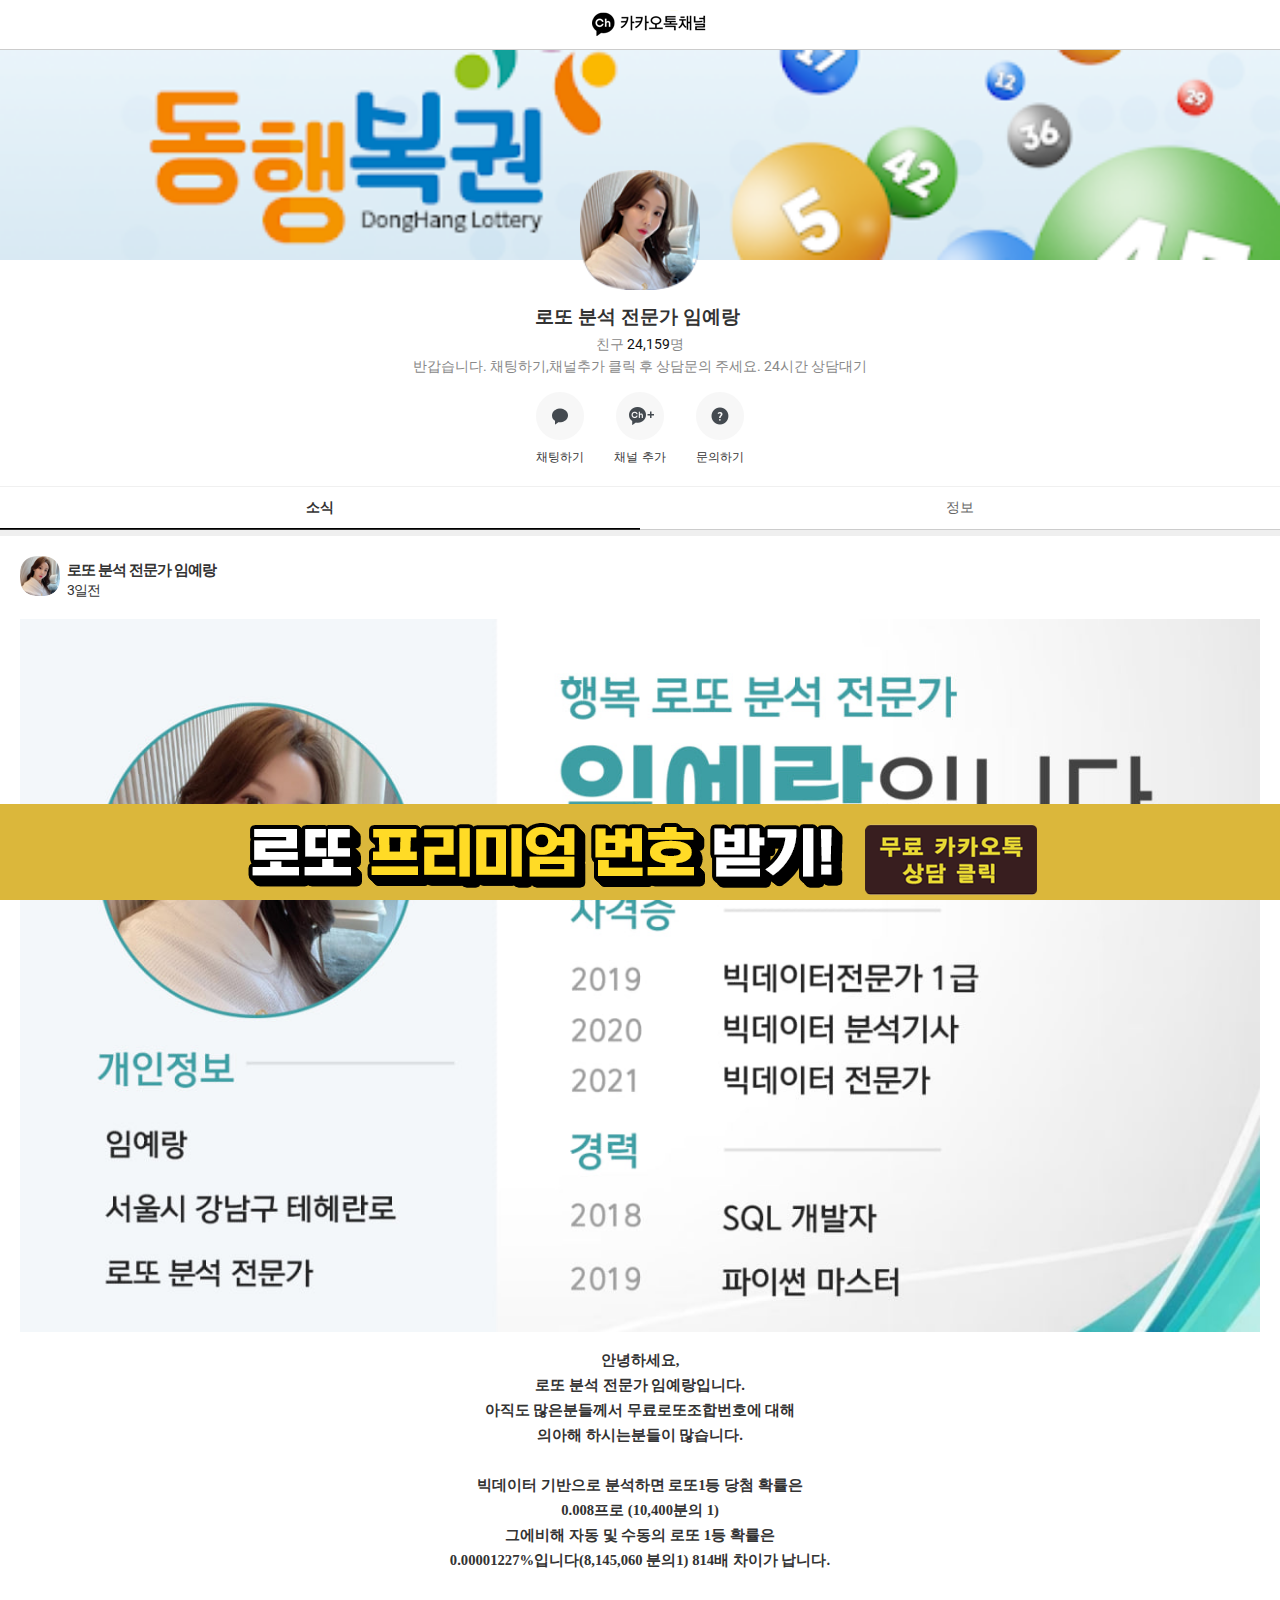
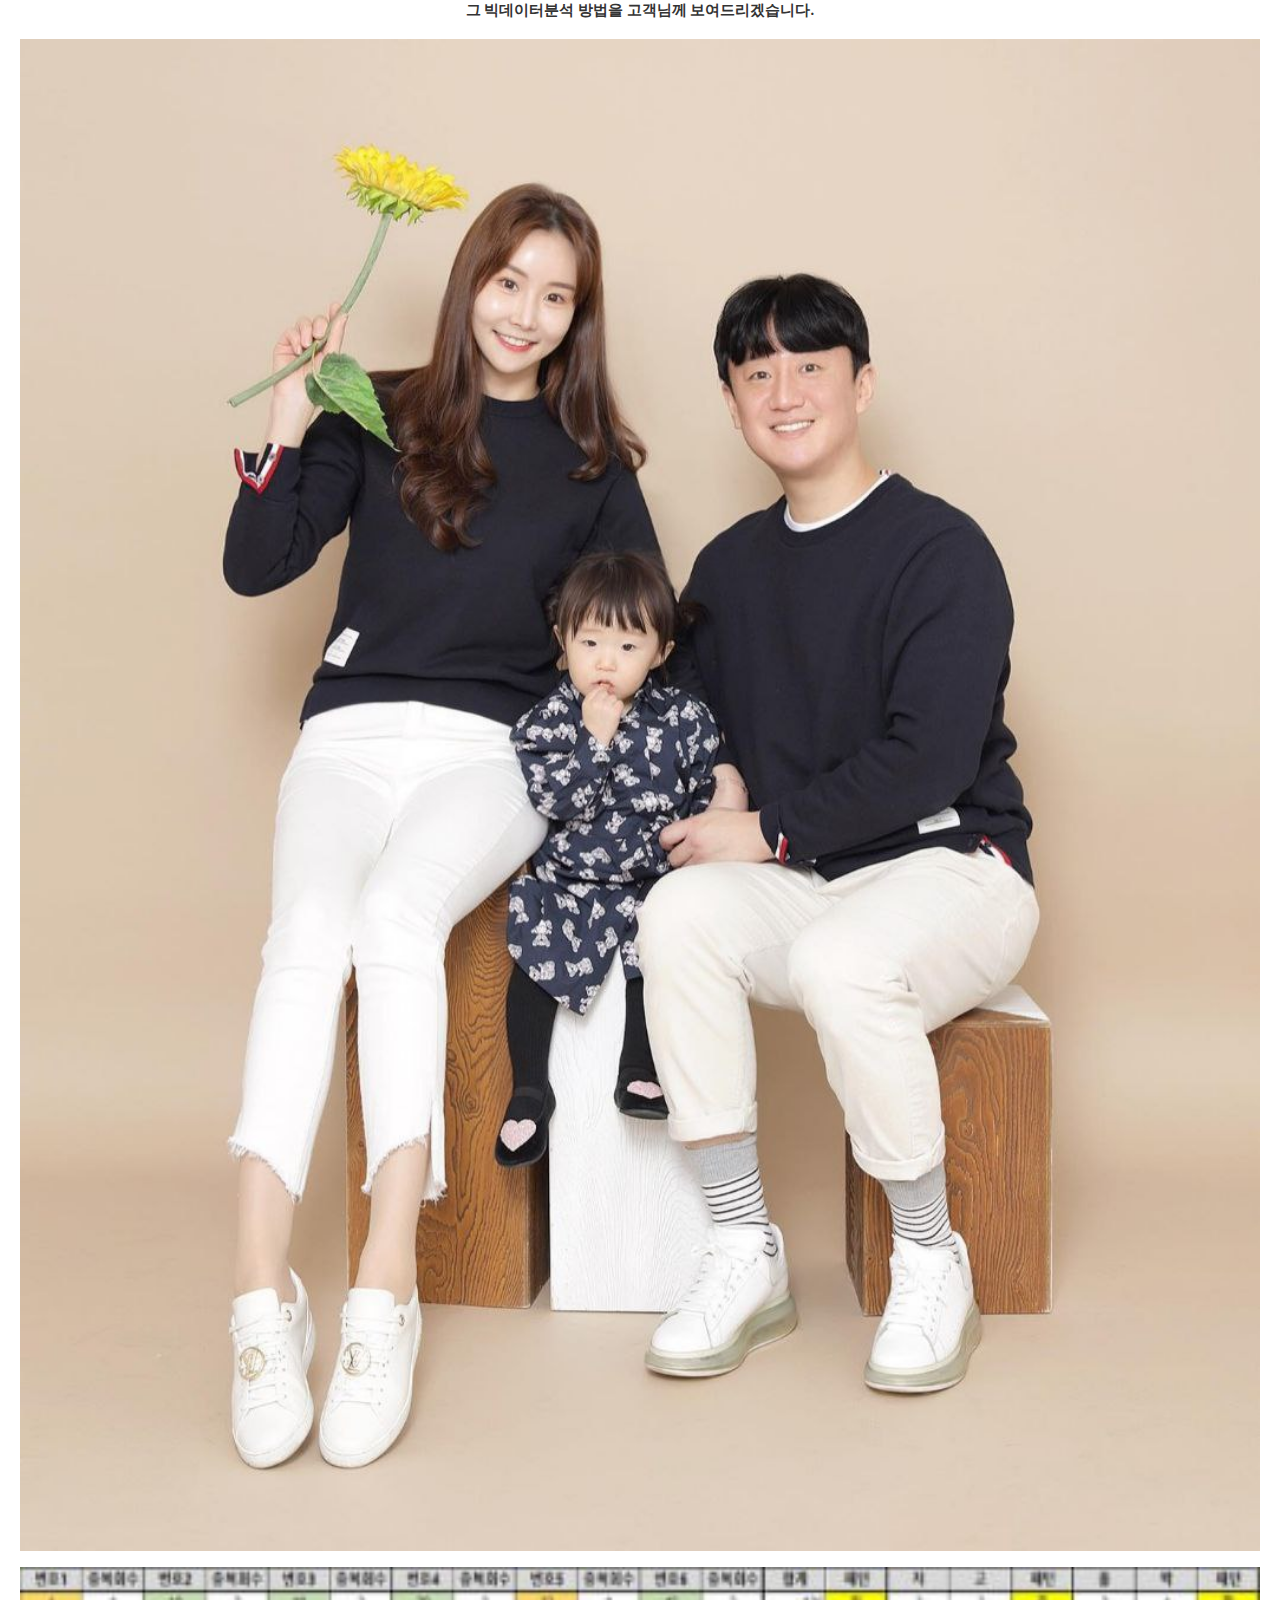
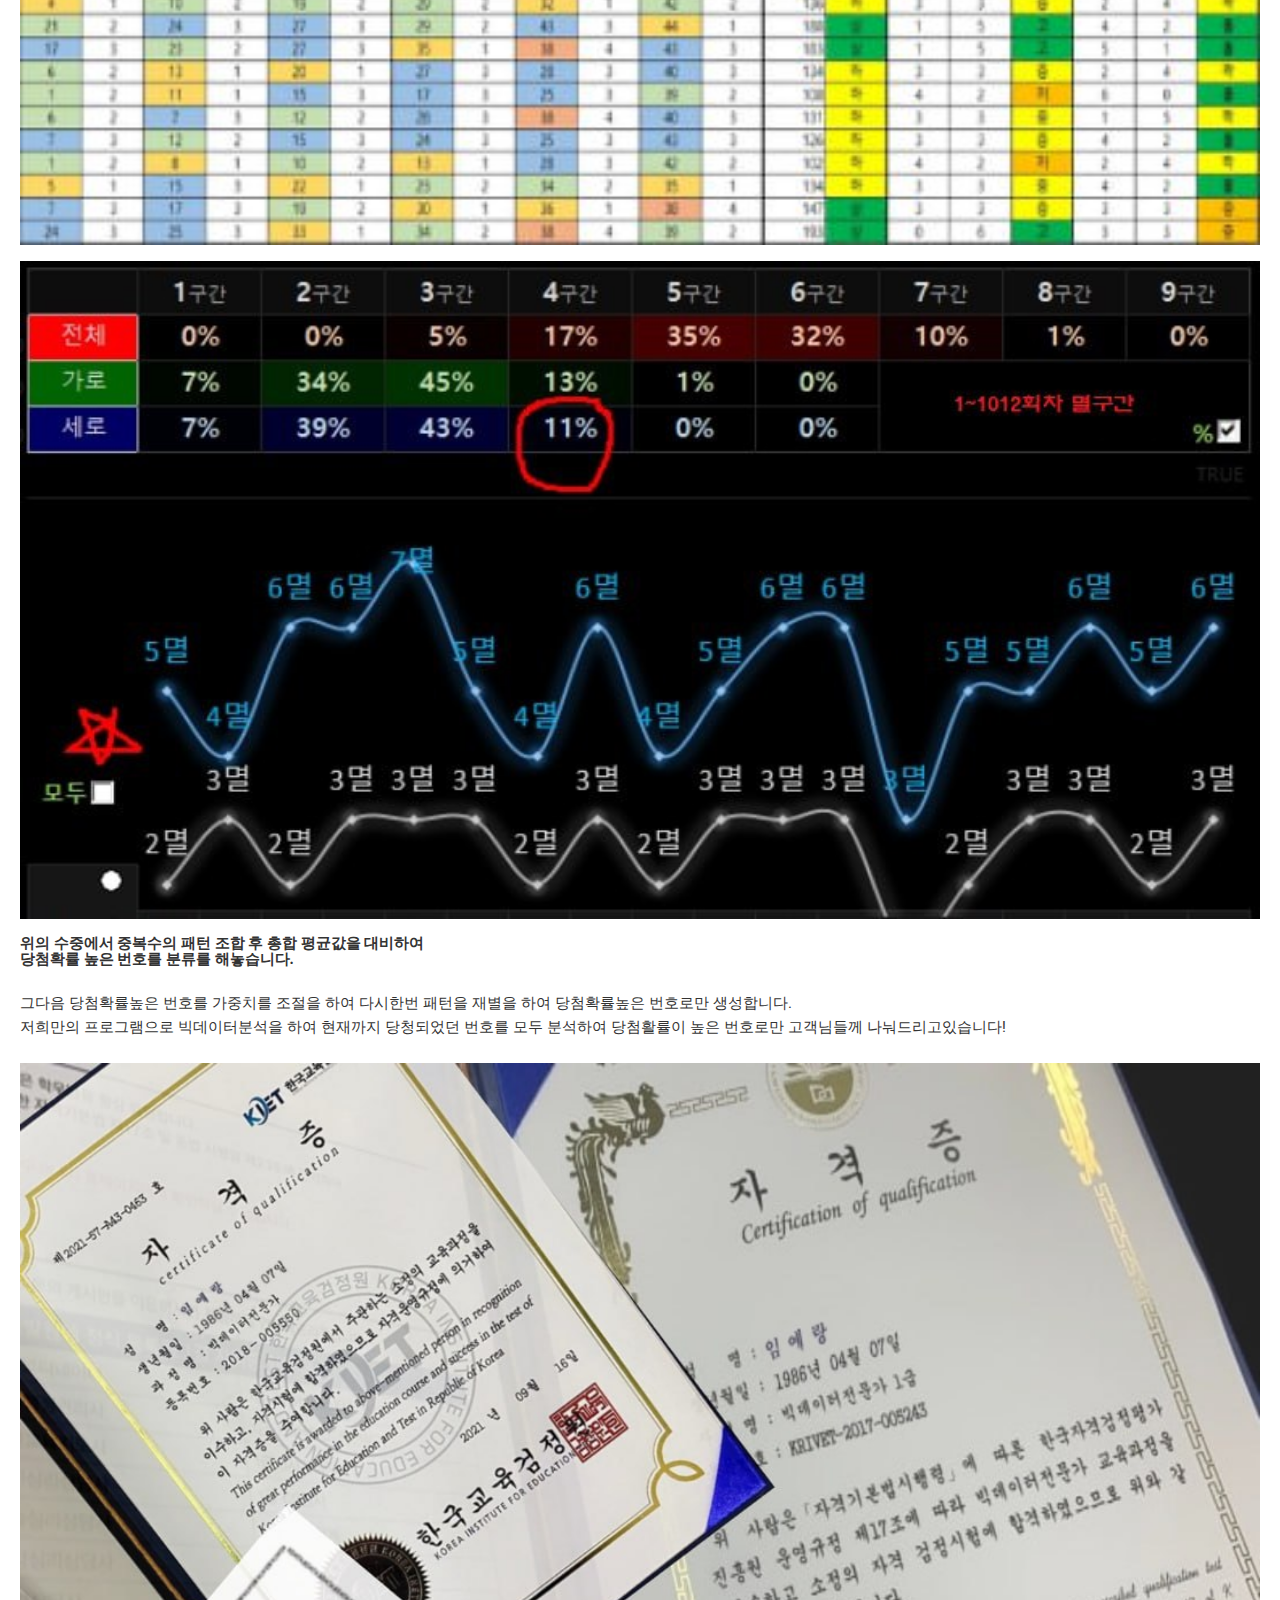
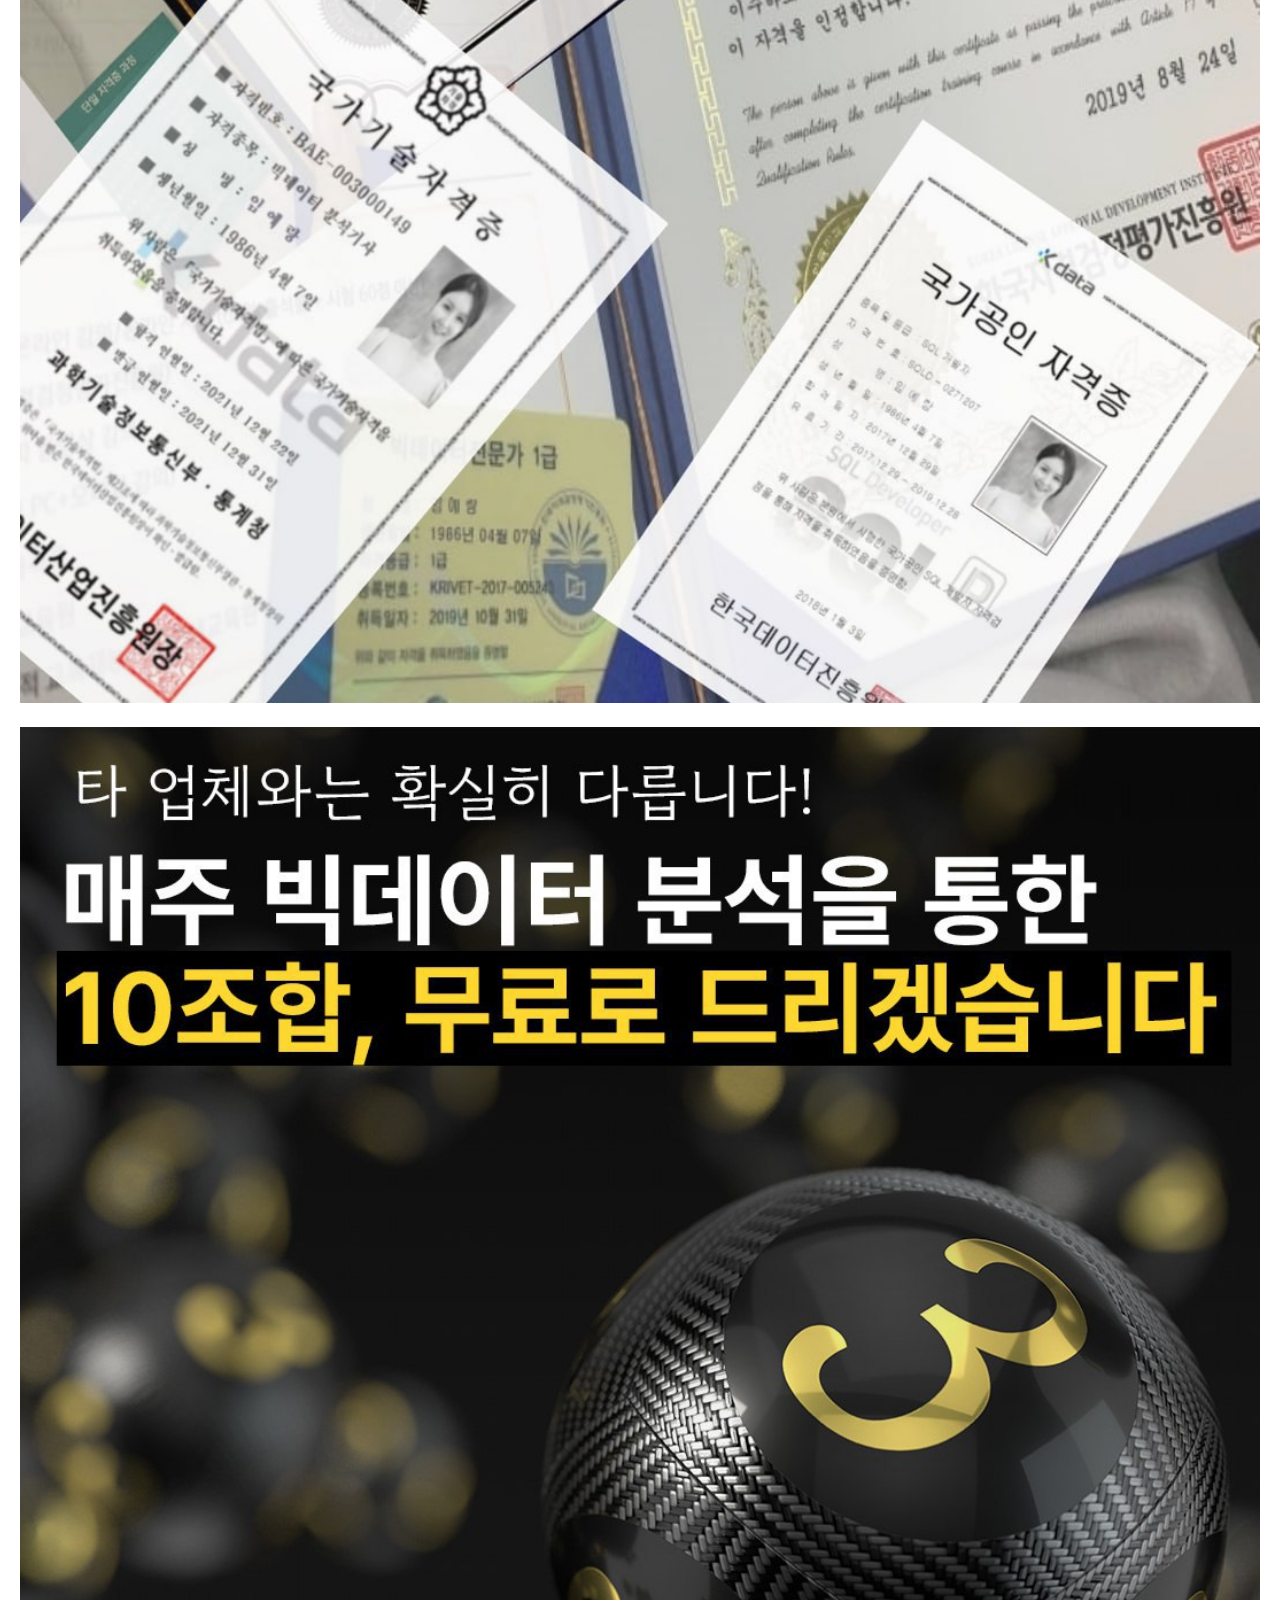
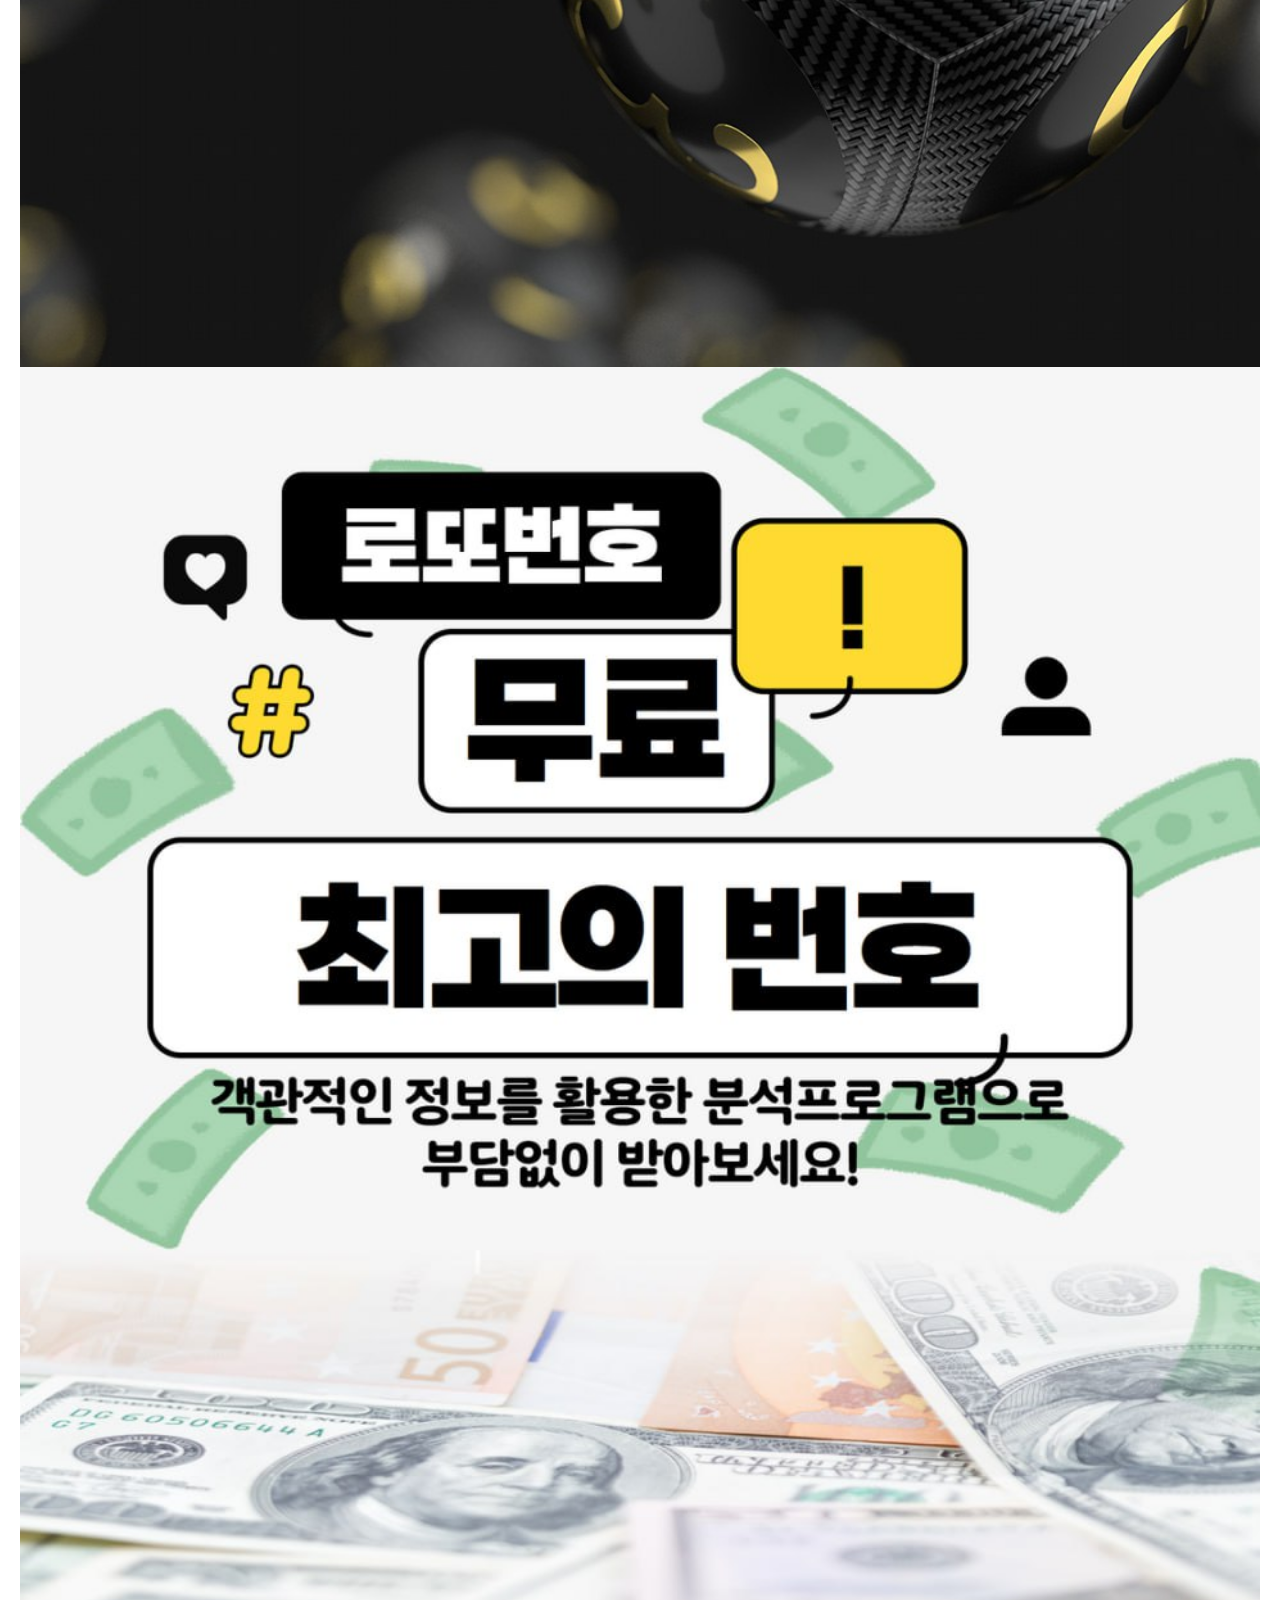
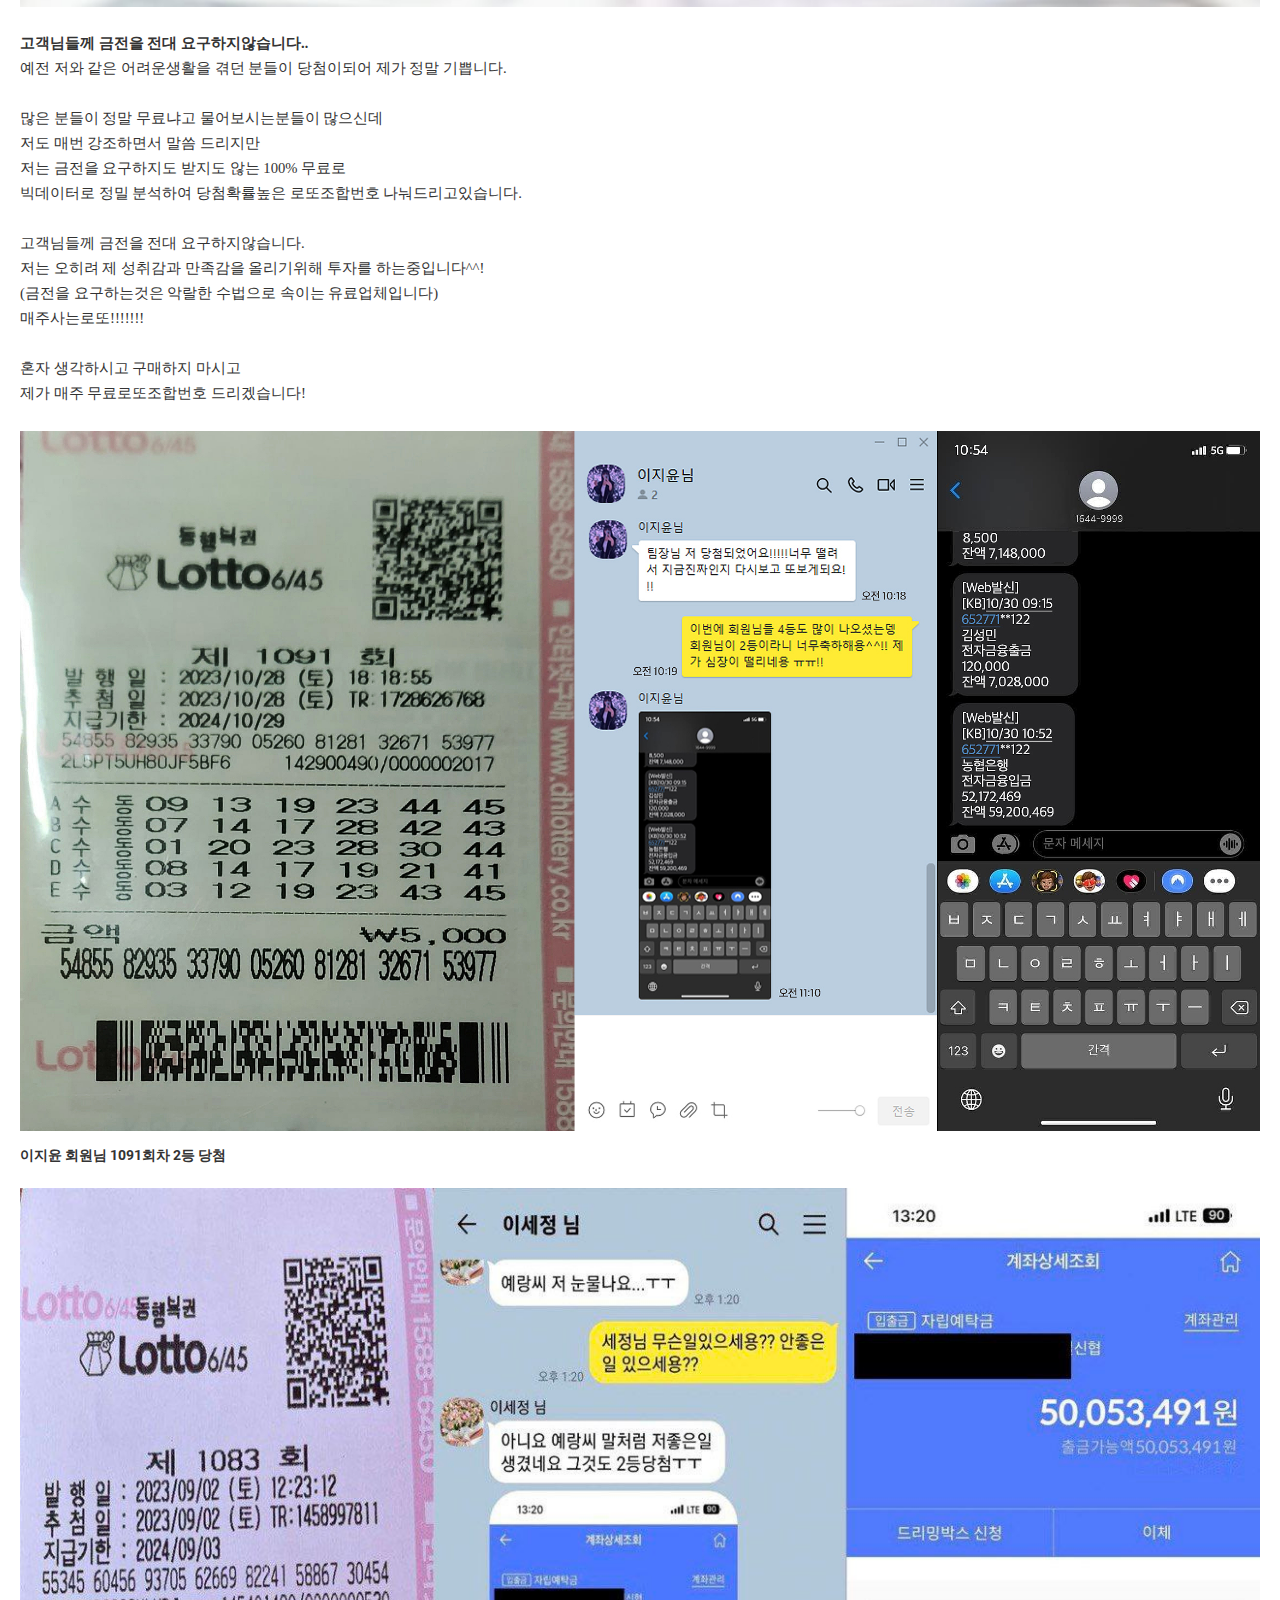
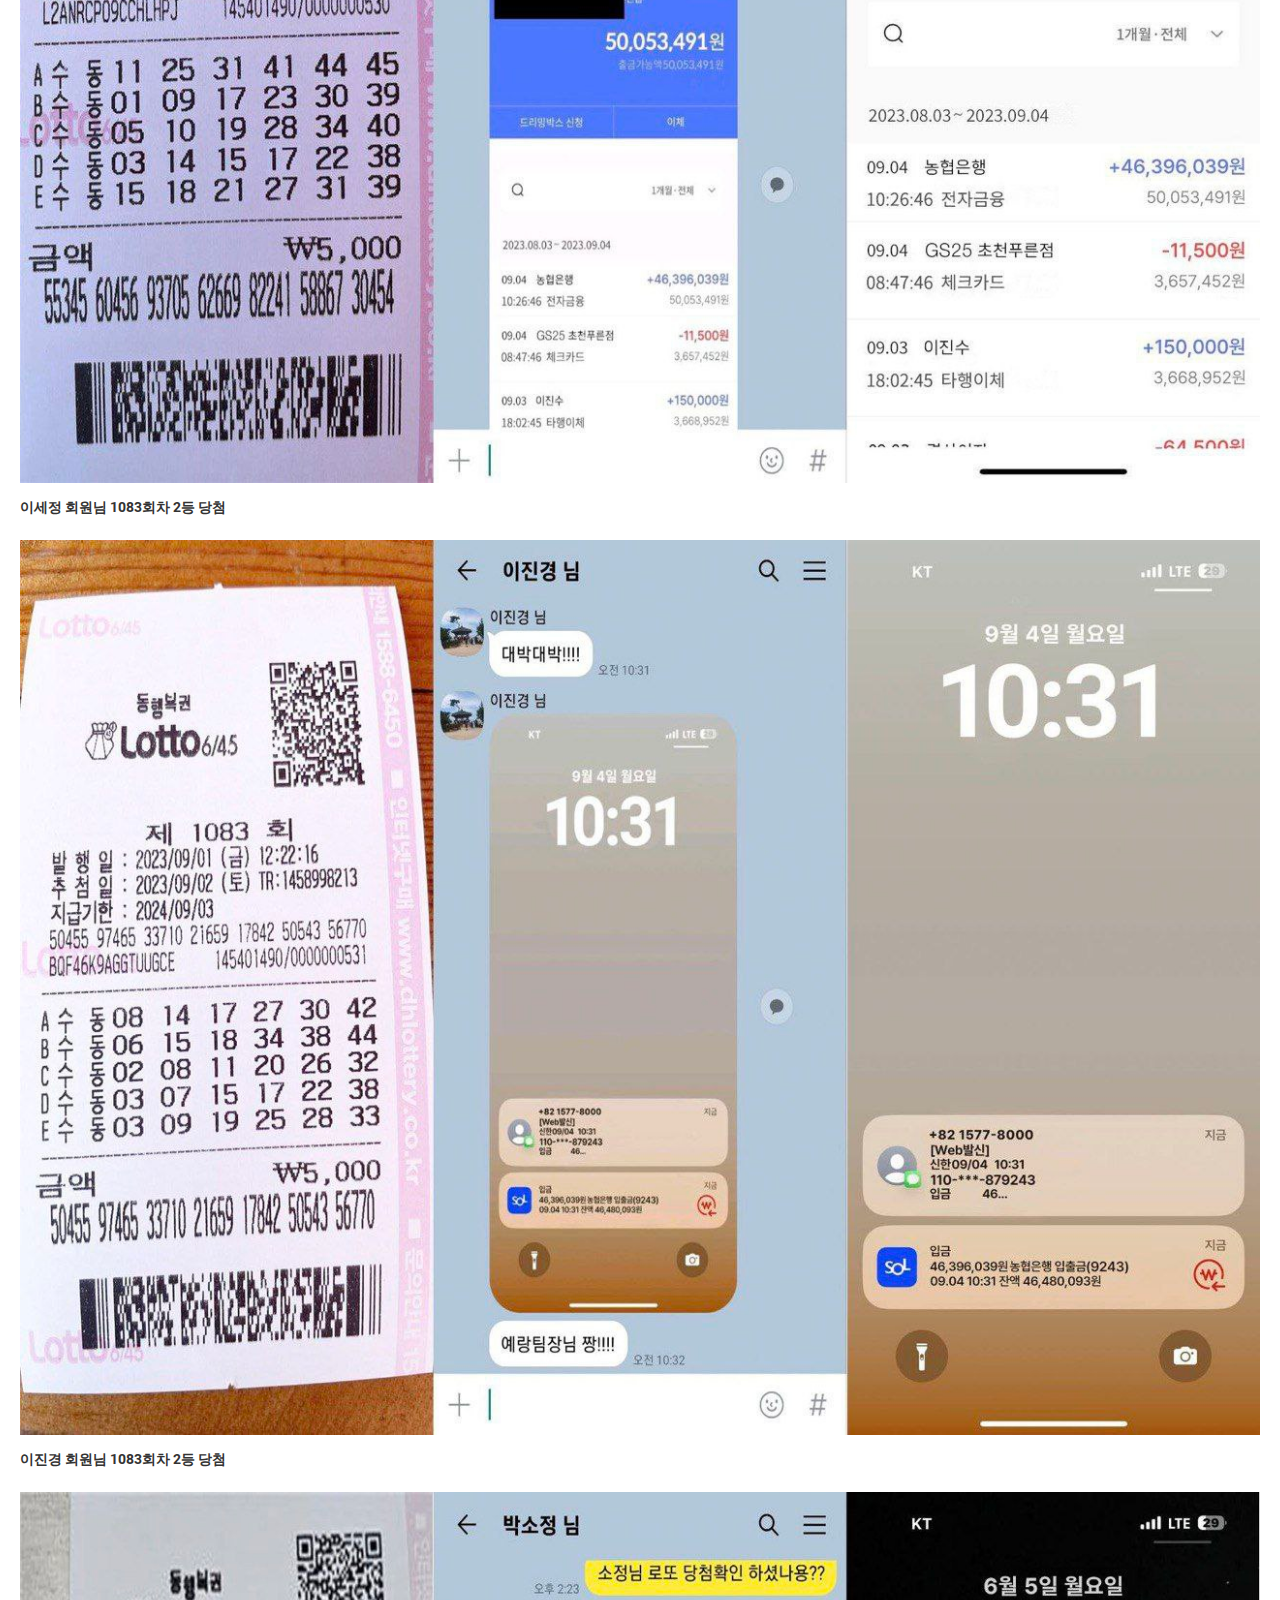
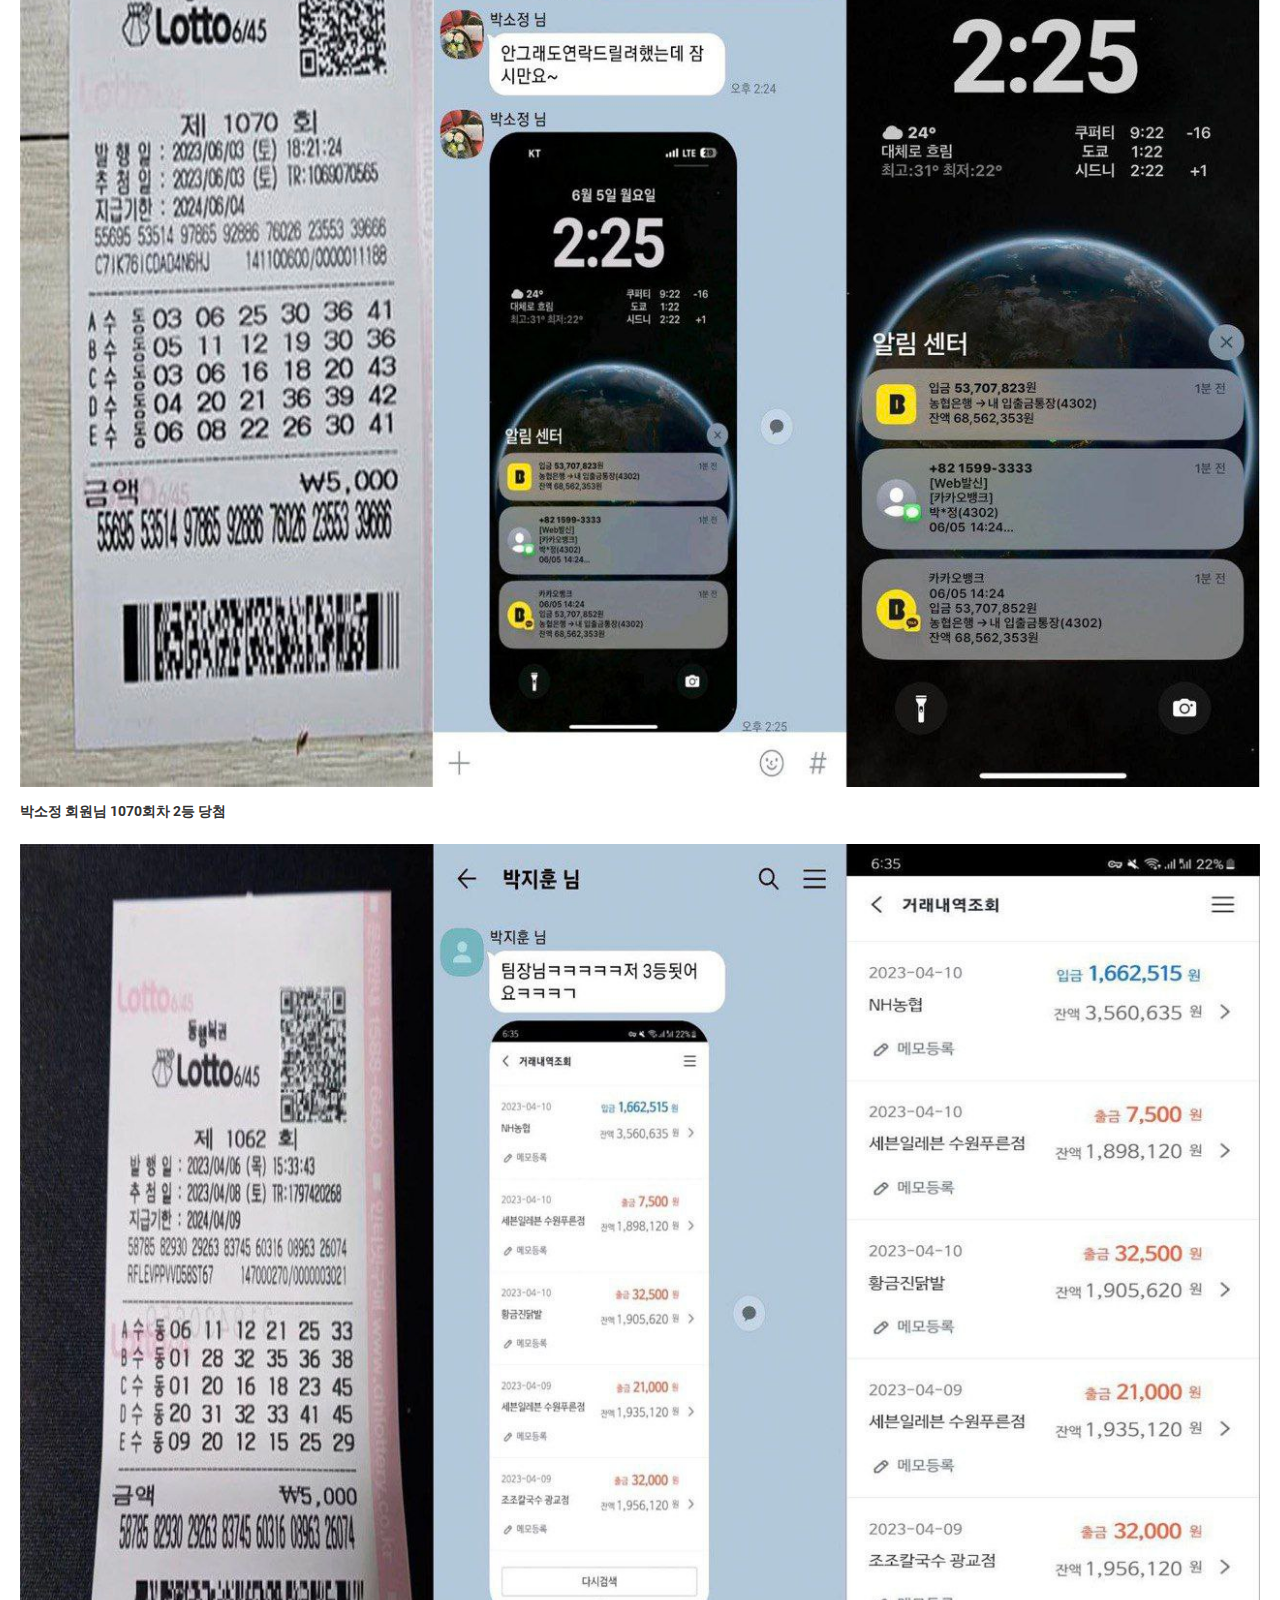
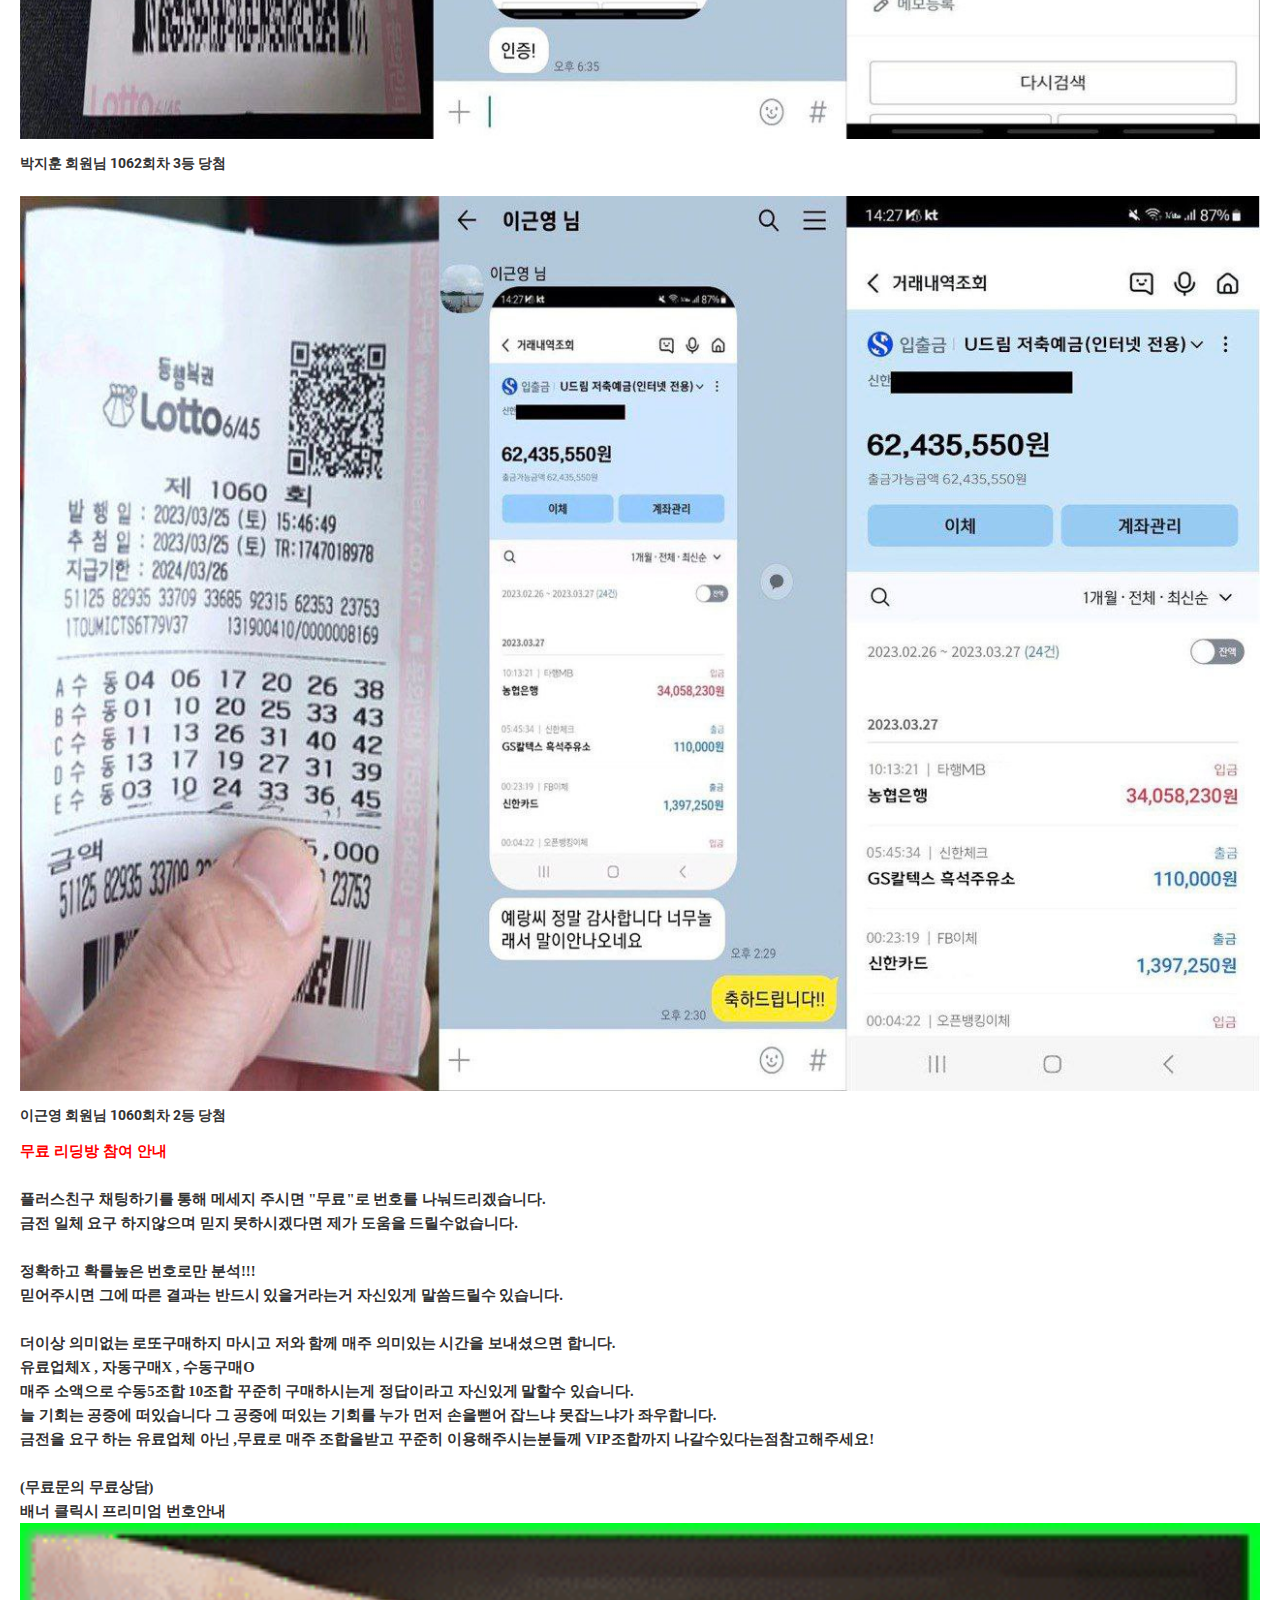
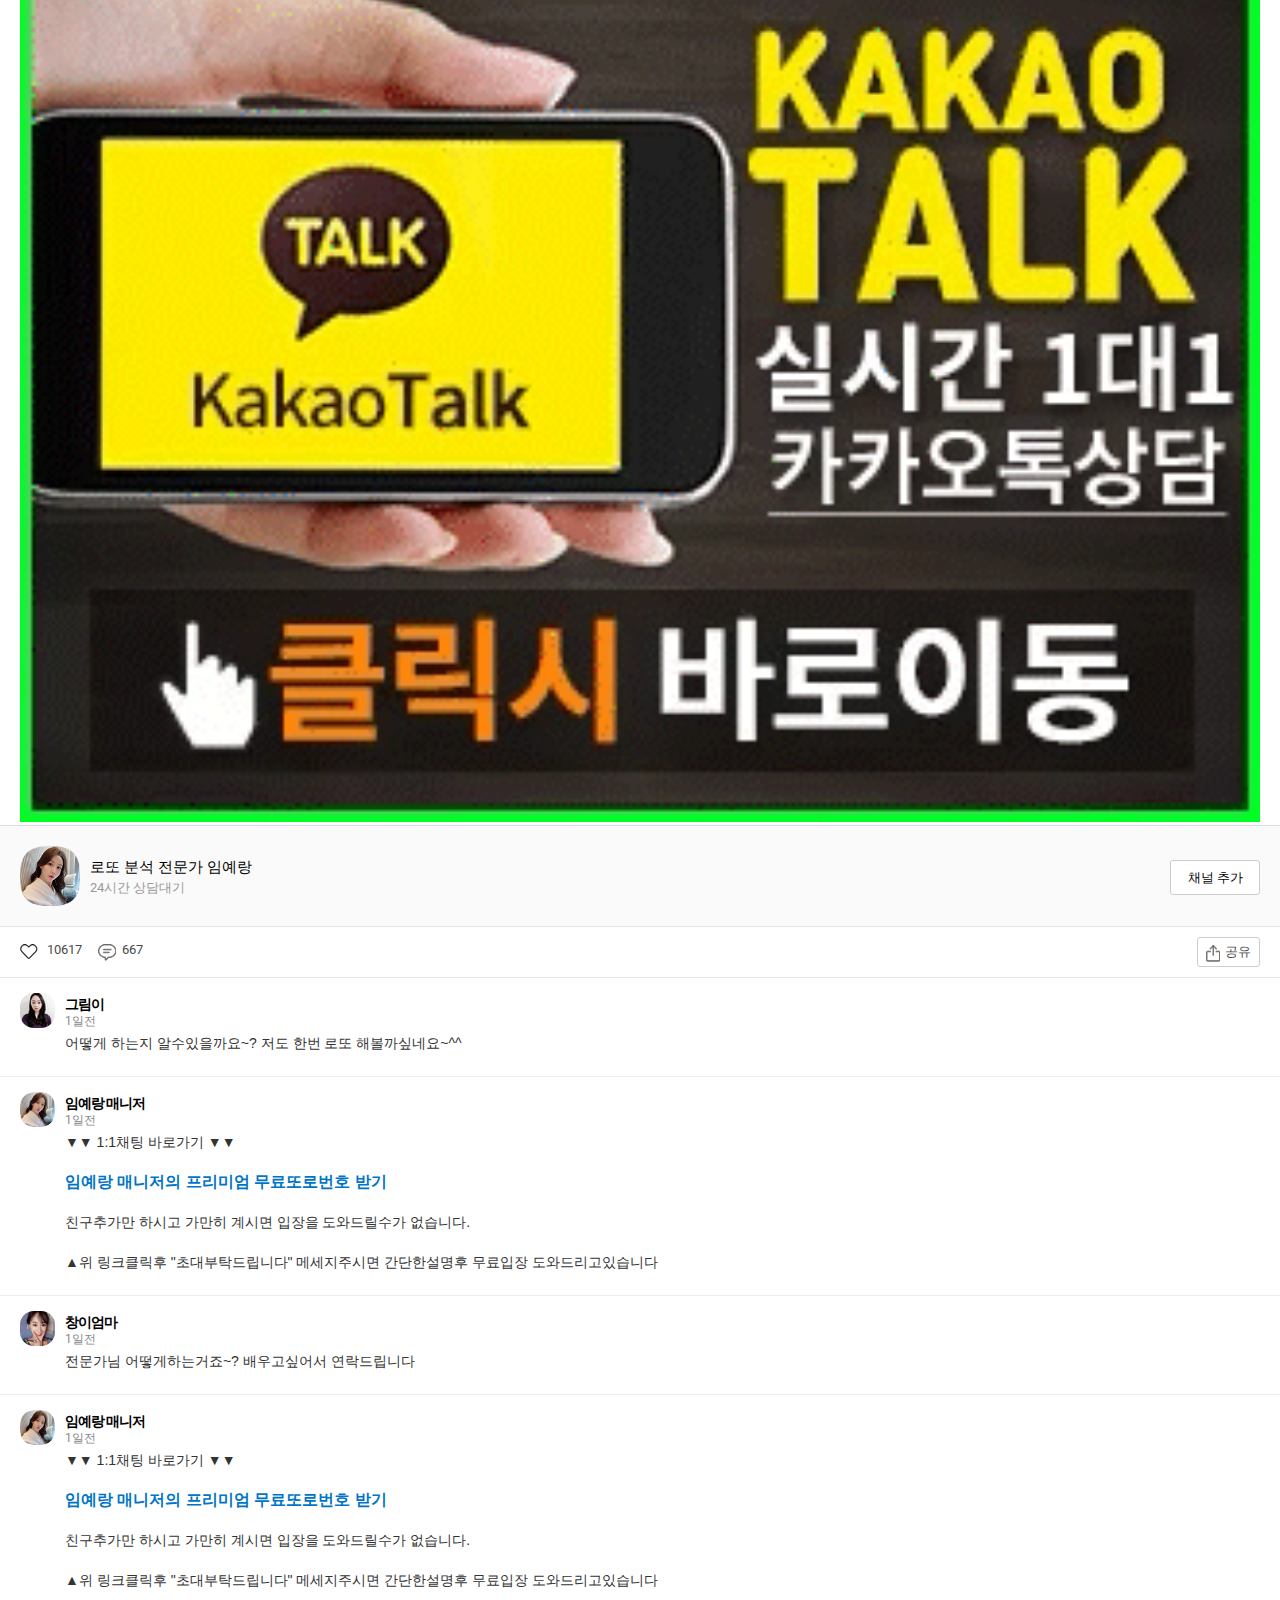
==== index.html @ 0d48e0cf "Update index.html" ====
﻿<!doctype html>

<html lang="ko">
<head>
	<meta name="viewport" content="width=device-width, initial-scale=1.0">
<meta charset="utf-8">
<meta http-equiv="imagetoolbar" content="no">
<meta http-equiv="X-UA-Compatible" content="IE=Edge">
<meta name="title" content="카카오톡 채널 - 로또 분석 전문가 임예랑">
<meta name="publisher" content="카카오톡 채널 - 로또 분석 전문가 임예랑">
<meta name="author" content="카카오톡 채널 - 로또 분석 전문가 임예랑">
<meta name="robots" content="index,follow">
<meta name="keywords" content="카카오톡 채널 - 로또 분석 전문가 임예랑">
<meta name="description" content="카카오톡 채널 - 로또 분석 전문가 임예랑">
<meta name="twitter:card" content="summary_large_image">
<meta property="og:title" content="카카오톡 채널 - 로또 분석 전문가 임예랑">
<meta property="og:site_name" content="카카오톡 채널 - 로또 분석 전문가 임예랑">
<meta property="og:author" content="카카오톡 채널 - 로또 분석 전문가 임예랑">
<meta property="og:type" content="">
<meta property="og:image" content="/data/apms/background/photo.jpg">
<meta property="og:description" content="카카오톡 채널 - 로또 분석 전문가 임예랑">
<meta property="og:url" content="http://naskuqg.com/">
<link rel="image_src" href="data/apms/background/photo.jpg">
<link rel="canonical" href="index.htm">
<title>카카오톡 채널 - 로또 분석 전문가 임예랑</title>
<link rel="stylesheet" href="css/default.css?ver=180820">
<link rel="stylesheet" href="css/apms.css?ver=180820">

<link rel="stylesheet" href="thema/Basic/assets/bs3/css/bootstrap.min.css" type="text/css" class="thema-mode">
<link rel="stylesheet" href="thema/Basic/colorset/Basic/colorset.css" type="text/css" class="thema-colorset">
<link rel="stylesheet" href="thema/Basic/widget/basic-post-more1/widget.css?ver=180820">
<link rel="stylesheet" href="thema/Basic/widget/basic-post-webzine/widget.css?ver=180820">
<link rel="stylesheet" href="thema/Basic/widget/basic-sidebar/widget.css?ver=180820">
<link rel="stylesheet" href="css/level/basic.css?ver=180820">
<!--[if lte IE 8]>
<script src="http://naskuqg.com/js/html5.js"></script>
<![endif]-->
<script>
// 자바스크립트에서 사용하는 전역변수 선언
var g5_url       = "http://naskuqg.com";
var g5_bbs_url   = "http://naskuqg.com/bbs";
var g5_is_member = "";
var g5_is_admin  = "";
var g5_is_mobile = "";
var g5_bo_table  = "";
var g5_sca       = "";
var g5_pim       = "";
var g5_editor    = "";
var g5_responsive    = "1";
var g5_cookie_domain = "";
var g5_purl = "http://naskuqg.com/";
</script>
<script src="js/jquery-1.11.3.min.js"></script>
<script src="js/jquery-migrate-1.2.1.min.js"></script>
<script src="lang/korean/lang.js?ver=180820"></script>
<script src="js/common.js?ver=180820"></script>
<script src="js/wrest.js?ver=180820"></script>
<script src="js/placeholders.min.js"></script>
<script src="js/apms.js?ver=180820"></script>
<link rel="stylesheet" href="js/font-awesome/css/font-awesome.min.css">
<script src="plugin/apms/js/jquery.mobile.swipe.min.js"></script>
</head>
<body class="responsive is-pc">
	<h1 style="display:inline-block !important;position:absolute;top:0;left:0;margin:0 !important;padding:0 !important;font-size:0;line-height:0;border:0 !important;overflow:hidden !important">
	카카오톡 채널 - 로또 분석 전문가 임예랑	</h1>

<!-- 팝업레이어 시작 { -->
<div id="hd_pop">
    <h2>팝업레이어 알림</h2>

<span class="sound_only">팝업레이어 알림이 없습니다.</span></div>

<script>
$(function() {
    $(".hd_pops_reject").click(function() {
        var id = $(this).attr('class').split(' ');
        var ck_name = id[1];
        var exp_time = parseInt(id[2]);
        $("#"+id[1]).css("display", "none");
        set_cookie(ck_name, 1, exp_time, g5_cookie_domain);
    });
    $('.hd_pops_close').click(function() {
        var idb = $(this).attr('class').split(' ');
        $('#'+idb[1]).css('display','none');
    });
    $("#hd").css("z-index", 1000);
});
</script>
<!-- } 팝업레이어 끝 --><style>
		
	body { background-color: #e7e7e7;  }
		.at-container {}
	.no-responsive .wrapper, .no-responsive .at-container-wide { min-width:560px; }
	.no-responsive .boxed.wrapper, .no-responsive .at-container { width:560px; }
	.at-menu .nav-height { height:50px; line-height:50px !important; }
	.pc-menu, .pc-menu .nav-full-back, .pc-menu .nav-full-height { height:50px; }

	.pc-menu .nav-top.nav-float .menu-a { padding:0px 25px; }
	.pc-menu .nav-top.nav-float .sub-1div::before { left: 25px; }
	.pc-menu .subm-w { width:170px; }
	
	@media all and (min-width:1200px) {
		.responsive .boxed.wrapper { max-width:560px; }
	}
</style>

<div id="thema_wrapper" class="wrapper  en">

	<!-- Menu -->
	<nav class="at-menu">
		<!-- PC Menu -->
		<div class="pc-menu" style="
		text-align: center;
	">
			<a href="index.htm">
				<div style="padding: 10px 0 0 20px;"><img src="thema/Basic/img/logo.png"></div>
			</a>
			<div class="clearfix"></div>			
		</div><!-- .pc-menu -->
		
	</nav><!-- .at-menu -->

	<div class="clearfix"></div>
	
	
	<div class="at-body">
		<style>
	.widget-index .at-main,
	.widget-index .at-side { padding-bottom:0px; }
	.widget-index .div-title-underbar { margin-bottom:15px; }
	.widget-index .div-title-underbar span { padding-bottom:4px; }
	.widget-index .div-title-underbar span b { font-weight:500; }
	.widget-index .widget-img img { display:block; max-width:100%; /* 배너 이미지 */ }
	.widget-box { margin-bottom:25px; }
</style>

<div class="at-container widget-index">
	<div id="mArticle">
		<div class="v_profile">
			<div class="bg_profile" style="background-image: url(kakao/bg.jpg);"><span style="position: absolute; width: 100%; height: 100%; z-index: 50;"></span>	
			<div class="wrap_thum">
				<a href="#none" class="link_thum">
					<img src="kakao/profile.png" class="img_thum" style="width: 100%; height: auto; position: absolute; left: -100%; right: -100%; top: -100%; bottom: -100%; margin: auto; min-height: 100%; min-width: 100%;">
				</a>
			</div>
		</div>
		
		<div class="desc_info">
			<strong class="tit_info">로또 분석 전문가 임예랑
				<div class="wrap_tooltip"></div>
			</strong>
			<p class="txt_info">친구 <span class="num"> 24,159</span>명</p>
			<p class="txt_info">반갑습니다. 채팅하기,채널추가 클릭 후 상담문의 주세요. 24시간 상담대기</p>
			<div class="profile_util">
				<a href="      http://pf.kakao.com/_wnVnG/chat" target="_blank" class="chatting" data-tiara-layer="chatting">
					<button type="button" class="btn_util btn_chatting">
						<span class="ico_plus ico_button"></span><span class="inner_txt">채팅하기</span>
					</button>
				</a>
				<a href="      http://pf.kakao.com/_wnVnG/chat" target="_blank" class="add_friend" data-tiara-layer="add_friend">
					<button type="button" class="btn_util btn_add">
						<span class="ico_plus ico_button"></span><span class="inner_txt">채널 추가</span>
					</button>
				</a>
				<a href="      http://pf.kakao.com/_wnVnG/chat" target="_blank" class="add_friend" data-tiara-layer="add_friend">
					<button type="button" class="btn_util btn_detail call2action">
						<span class="ico_plus ico_button"></span><span class="inner_txt">문의하기</span>
					</button>
				</a>
			</div>
		</div>

		<ul class="list_menu">
			<li class="on"><a href="#" class="link_menu">소식</a></li>
			<li class=""><a href="#" class="link_menu">정보</a></li>
		</ul>
		
		<div class="">
			<style>
	#rwphdtvmsjngufaikxbelocq { margin-right:0px; margin-bottom:0px; }
	#rwphdtvmsjngufaikxbelocq .post-row { width:100%; }
	#rwphdtvmsjngufaikxbelocq .post-list { margin-right:0px; margin-bottom:0px; }
	#rwphdtvmsjngufaikxbelocq .post-subject { height:60px; }
	#rwphdtvmsjngufaikxbelocq .img-wrap { padding-bottom:100%; }
		@media (max-width:1199px) { 
		.responsive #rwphdtvmsjngufaikxbelocq { margin-right:0px; margin-bottom:0px; }
		.responsive #rwphdtvmsjngufaikxbelocq .post-row { width:100%; } 
		.responsive #rwphdtvmsjngufaikxbelocq .post-list { margin-right:0px; margin-bottom:0px; }
	}
	@media (max-width:991px) { 
		.responsive #rwphdtvmsjngufaikxbelocq { margin-right:0px; margin-bottom:0px; }
		.responsive #rwphdtvmsjngufaikxbelocq .post-row { width:100%; } 
		.responsive #rwphdtvmsjngufaikxbelocq .post-list { margin-right:0px; margin-bottom:0px; }
	}
	@media (max-width:767px) { 
		.responsive #rwphdtvmsjngufaikxbelocq { margin-right:0px; margin-bottom:0px; }
		.responsive #rwphdtvmsjngufaikxbelocq .post-row { width:100%; } 
		.responsive #rwphdtvmsjngufaikxbelocq .post-list { margin-right:0px; margin-bottom:0px; }
	}
	@media (max-width:480px) { 
		.responsive #rwphdtvmsjngufaikxbelocq { margin-right:0px; margin-bottom:0px; }
		.responsive #rwphdtvmsjngufaikxbelocq .post-row { width:100%; } 
		.responsive #rwphdtvmsjngufaikxbelocq .post-list { margin-right:0px; margin-bottom:0px; }
	}
	</style>
<div id="rwphdtvmsjngufaikxbelocq" class="basic-post-gallery">
		<div class="post-row">
		<div style="height: 6px; background: #efefef;"></div>
		<div class="post-list" style="padding: 0px 20px;">
			<div class="post-content">
				<div class="post-subject" style="margin-top: 20px;">
					
						<div class="post_profile">
							<div class="wrap_thumb">
								
									<div class="img-item">
										<img src="img/emoticon/onion-001.gif" width="50" alt="">										
									</div>
																	
							</div>
							<div class="wrap_info" style="line-height: 16px;">
								<strong class="txt_name">
									
										로또 분석 전문가 임예랑									
								</strong>
								<span class="txt_time">
									
										3일전									
								</span>
							</div>
						</div>						
					
				</div>
				<div class="post-text">
					<img src="spec.jpg" title="spec.jpg"><br><br>
						<p class="desc_card" style="text-align:center;color:rgb(51,51,51);font-family:Roboto, sans-serif;font-size:14px;line-height:24px;background-color:rgb(255,255,255);" align="center"><span style="font-family:'굴림', Gulim;"><span style="font-size:11pt;"><span style="font-weight:700;">
							안녕하세요,<br>
로또 분석 전문가 임예랑입니다.<br>
아직도 많은분들께서 무료로또조합번호에 대해 <br>의아해 하시는분들이 많습니다.<br><br>

빅데이터 기반으로 분석하면 로또1등 당첨 확률은<br> 0.008프로 (10,400분의 1)<br>

그에비해 자동 및 수동의 로또 1등 확률은 <br>0.00001227%입니다(8,145,060 분의1) 814배 차이가 납니다.<br><br>

그 빅데이터분석 방법을 고객님께 보여드리겠습니다.<br>
						
						
						</span></span></span></p>
						
							<div><span style="font-weight:700;font-size:11pt;font-family:'굴림', Gulim;"><br></span></div><div><span style="font-weight:700;font-size:11pt;font-family:'굴림', Gulim;"><img src="data/editor/2301/d285d4c901ef59d5e0da881fbc7b63dc_1672985393_0163.png" title="d285d4c901ef59d5e0da881fbc7b63dc_1672985393_0163.png"><br style="clear:both;">&nbsp;</span></div><div><p style="color:rgb(51,51,51);font-family:Roboto, sans-serif;font-size:14px;font-weight:400;background-color:rgb(255,255,255);"><span style="font-weight:700;font-size:14.6667px;font-family:'굴림', Gulim;">
								<img src="data/editor/2207/photo_2023-09-07_22-39-03.jpg" title="photo_2023-09-07_22-39-03.jpg">	<br><br>
								<img src="data/editor/2207/photo_2023-09-07_22-43-21.jpg" title="photo_2023-09-07_22-43-21.jpg">	
								<br><br>위의 수중에서 중복수의 패턴 조합 후 총합 평균값을 대비하여<br>당첨확률 높은 번호를 분류를 해놓습니다.</span>&nbsp;</p>
								<p class="desc_card" style="color:rgb(51,51,51);font-family:Roboto, sans-serif;font-size:14px;font-weight:400;line-height:24px;background-color:rgb(255,255,255);"><span style="font-family:'굴림', Gulim;"><span style="font-size:14.6667px;"></span></span></p><p class="desc_card" style="color:rgb(51,51,51);font-family:Roboto, sans-serif;font-size:14px;font-weight:400;line-height:24px;background-color:rgb(255,255,255);"><span style="font-family:'굴림', Gulim;"><span style="font-size:14.6667px;"></span></span></p><p class="desc_card" style="line-height: 24px; background-color: rgb(255, 255, 255);"><span style="font-family: Roboto, sans-serif; color: rgb(51, 51, 51);"><span style="font-size: 14px;"><br></span></span></p><p class="desc_card" style="line-height: 24px; background-color: rgb(255, 255, 255);"><span style="font-size: 11pt;"><b><span style="font-size: 11pt;"></span></b>
									
									그다음 당첨확률높은 번호를 가중치를 조절을 하여 다시한번 패턴을 재별을 하여 당첨확률높은 번호로만 생성합니다.<br>

저희만의 프로그램으로 빅데이터분석을 하여 현재까지 당청되었던 번호를 모두 분석하여 당첨활률이 높은 번호로만 고객님들께 나눠드리고있습니다!<br>

</span></p>
								
								
								<p class="desc_card" style="line-height: 24px; background-color: rgb(255, 255, 255);"><br></p><p class="desc_card" style="color:rgb(51,51,51);font-family:Roboto, sans-serif;font-size:14px;font-weight:400;line-height:24px;background-color:rgb(255,255,255);"><img src="data/editor/2301/d285d4c901ef59d5e0da881fbc7b63dc_1672984958_8454.jpg" title="d285d4c901ef59d5e0da881fbc7b63dc_1672984958_8454.jpg"><br style="clear:both;"><br></p><p class="desc_card" style="color:rgb(51,51,51);font-family:Roboto, sans-serif;font-size:14px;font-weight:400;line-height:24px;background-color:rgb(255,255,255);"><img src="data/editor/2207/e06a17f7f78e1bc0dfd5fc4af11b95d6_1657938306_99.jpg" title="e06a17f7f78e1bc0dfd5fc4af11b95d6_1657938306_99.jpg" alt="e06a17f7f78e1bc0dfd5fc4af11b95d6_1657938306_99.jpg"><br style="clear:both;"><img src="data/editor/2207/5ce6d6067944d1bd026b860909f1055a_1657938306_4633.jpg" title="5ce6d6067944d1bd026b860909f1055a_1657938306_4633.jpg" alt="5ce6d6067944d1bd026b860909f1055a_1657938306_4633.jpg"><br style="clear:both;"><br></p><p class="desc_card" style="color:rgb(51,51,51);font-family:Roboto, sans-serif;font-size:14px;font-weight:400;line-height:24px;background-color:rgb(255,255,255);"><span style="font-family:'굴림', Gulim;"><span style="font-weight:700;"><span style="font-size:11pt;">고객님들께 금전을 전대 요구하지않습니다.</span>.</span></span></p><p class="desc_card" style="color:rgb(51,51,51);font-family:Roboto, sans-serif;font-size:14px;font-weight:400;line-height:24px;background-color:rgb(255,255,255);"><span style="font-family:'굴림', Gulim;"><span style="font-size:14.6667px;">
									
									
									예전 저와 같은 어려운생활을 겪던 분들이 당첨이되어 제가 정말 기쁩니다.<br><br>

많은 분들이 정말 무료냐고 물어보시는분들이 많으신데<br>
저도 매번 강조하면서 말씀 드리지만<br>

저는 금전을 요구하지도 받지도 않는 100% 무료로<br>
 
빅데이터로 정밀 분석하여 당첨확률높은 로또조합번호 나눠드리고있습니다.<br><br>

고객님들께 금전을 전대 요구하지않습니다.<br>

저는 오히려 제 성취감과 만족감을 올리기위해 투자를 하는중입니다^^!<br>

(금전을 요구하는것은 악랄한 수법으로 속이는 유료업체입니다)<br>

매주사는로또!!!!!!!<br><br>

 
혼자 생각하시고 구매하지 마시고<br>

제가 매주 무료로또조합번호 드리겠습니다!<br>

                  
								</span></span></p>


                
				<p class="desc_card" style="color:rgb(51,51,51);font-family:Roboto, sans-serif;font-size:14px;font-weight:400;line-height:24px;background-color:rgb(255,255,255);"><span style="font-family:'굴림', Gulim;"><span style="font-size:14.6667px;"></span></span></p><p class="desc_card" style="color:rgb(51,51,51);font-family:Roboto, sans-serif;font-size:14px;font-weight:400;line-height:24px;background-color:rgb(255,255,255);"><a href="      http://pf.kakao.com/_wnVnG/chat" style="font-size:14.6667px;font-family:'굴림', Gulim;"></a><span style="font-family:'굴림', Gulim;"><span style="font-size:14.6667px;"></span></span></p>
                <p class="desc_card" style="color:rgb(51,51,51);font-family:Roboto, sans-serif;font-size:14px;font-weight:400;line-height:24px;background-color:rgb(255,255,255);"><span style="font-size:11pt;color:rgb(0,117,200);"><span style="font-weight:700;">

                  <p class="desc_card" style="color:rgb(51,51,51);font-family:Roboto, sans-serif;font-size:14px;font-weight:400;line-height:24px;background-color:rgb(255,255,255);"><span style="font-family:'굴림', Gulim;"><span style="font-size:14.6667px;"><br></span></span></p><p class="desc_card" style="color:rgb(51,51,51);font-family:Roboto, sans-serif;font-size:14px;font-weight:400;line-height:24px;background-color:rgb(255,255,255);"><a href="      http://pf.kakao.com/_wnVnG/chat" style="font-size:14.6667px;font-family:'굴림', Gulim;"><img src="data/editor/555.jpg" title="b332111570631857797a6dc4b98f3f36_1638384894_0395.jpg" alt="b332111570631857797a6dc4b98f3f36_1638384894_0395.jpg"></a><span style="font-family:'굴림', Gulim;"><span style="font-size:14.6667px;"><br></span></span></p>
                  <br><strong>이지윤 회원님 1091회차 2등 당첨</strong>
				<p class="desc_card" style="color:rgb(51,51,51);font-family:Roboto, sans-serif;font-size:14px;font-weight:400;line-height:24px;background-color:rgb(255,255,255);"><span style="font-size:11pt;color:rgb(0,117,200);"><span style="font-weight:700;">
					
					<p class="desc_card" style="color:rgb(51,51,51);font-family:Roboto, sans-serif;font-size:14px;font-weight:400;line-height:24px;background-color:rgb(255,255,255);"><span style="font-family:'굴림', Gulim;"><span style="font-size:14.6667px;"><br></span></span></p><p class="desc_card" style="color:rgb(51,51,51);font-family:Roboto, sans-serif;font-size:14px;font-weight:400;line-height:24px;background-color:rgb(255,255,255);"><a href="      http://pf.kakao.com/_wnVnG/chat" style="font-size:14.6667px;font-family:'굴림', Gulim;"><img src="data/editor/0902.jpg" title="b332111570631857797a6dc4b98f3f36_1638384894_0395.jpg" alt="b332111570631857797a6dc4b98f3f36_1638384894_0395.jpg"></a><span style="font-family:'굴림', Gulim;"><span style="font-size:14.6667px;"><br></span></span></p>
					<br><strong>이세정 회원님 1083회차 2등 당첨</strong>
					<p class="desc_card" style="color:rgb(51,51,51);font-family:Roboto, sans-serif;font-size:14px;font-weight:400;line-height:24px;background-color:rgb(255,255,255);"><span style="font-family:'굴림', Gulim;"><span style="font-size:14.6667px;"><br></span></span></p><p class="desc_card" style="color:rgb(51,51,51);font-family:Roboto, sans-serif;font-size:14px;font-weight:400;line-height:24px;background-color:rgb(255,255,255);"><a href="      http://pf.kakao.com/_wnVnG/chat" style="font-size:14.6667px;font-family:'굴림', Gulim;"><img src="data/editor/0901.png" title="b332111570631857797a6dc4b98f3f36_1638384894_0395.jpg" alt="b332111570631857797a6dc4b98f3f36_1638384894_0395.jpg"></a><span style="font-family:'굴림', Gulim;"><span style="font-size:14.6667px;"><br></span></span></p>
					
					<br><strong>이진경 회원님 1083회차 2등 당첨</strong>
					<p class="desc_card" style="color:rgb(51,51,51);font-family:Roboto, sans-serif;font-size:14px;font-weight:400;line-height:24px;background-color:rgb(255,255,255);"><span style="font-family:'굴림', Gulim;"><span style="font-size:14.6667px;"><br></span></span></p><p class="desc_card" style="color:rgb(51,51,51);font-family:Roboto, sans-serif;font-size:14px;font-weight:400;line-height:24px;background-color:rgb(255,255,255);"><a href="      http://pf.kakao.com/_wnVnG/chat" style="font-size:14.6667px;font-family:'굴림', Gulim;"><img src="data/editor/0603.jpg" title="b332111570631857797a6dc4b98f3f36_1638384894_0395.jpg" alt="b332111570631857797a6dc4b98f3f36_1638384894_0395.jpg"></a><span style="font-family:'굴림', Gulim;"><span style="font-size:14.6667px;"><br></span></span></p>
					<br><strong>박소정 회원님 1070회차 2등 당첨</strong>
					<p class="desc_card" style="color:rgb(51,51,51);font-family:Roboto, sans-serif;font-size:14px;font-weight:400;line-height:24px;background-color:rgb(255,255,255);"><span style="font-family:'굴림', Gulim;"><span style="font-size:14.6667px;"><br></span></span></p><p class="desc_card" style="color:rgb(51,51,51);font-family:Roboto, sans-serif;font-size:14px;font-weight:400;line-height:24px;background-color:rgb(255,255,255);"><a href="      http://pf.kakao.com/_wnVnG/chat" style="font-size:14.6667px;font-family:'굴림', Gulim;"><img src="data/editor/0408.jpg" title="b332111570631857797a6dc4b98f3f36_1638384894_0395.jpg" alt="b332111570631857797a6dc4b98f3f36_1638384894_0395.jpg"></a><span style="font-family:'굴림', Gulim;"><span style="font-size:14.6667px;"><br></span></span></p>

					<br><strong>박지훈 회원님 1062회차 3등 당첨</strong>
					<p class="desc_card" style="color:rgb(51,51,51);font-family:Roboto, sans-serif;font-size:14px;font-weight:400;line-height:24px;background-color:rgb(255,255,255);"><span style="font-family:'굴림', Gulim;"><span style="font-size:14.6667px;"><br></span></span></p><p class="desc_card" style="color:rgb(51,51,51);font-family:Roboto, sans-serif;font-size:14px;font-weight:400;line-height:24px;background-color:rgb(255,255,255);"><a href="      http://pf.kakao.com/_wnVnG/chat" style="font-size:14.6667px;font-family:'굴림', Gulim;"><img src="data/editor/0325.jpg" title="b332111570631857797a6dc4b98f3f36_1638384894_0395.jpg" alt="b332111570631857797a6dc4b98f3f36_1638384894_0395.jpg"></a><span style="font-family:'굴림', Gulim;"><span style="font-size:14.6667px;"><br></span></span></p>
					<br><strong>이근영 회원님 1060회차 2등 당첨</strong>		
					<br><br>
					



					<p class="desc_card" style="color:rgb(51,51,51);font-family:Roboto, sans-serif;font-size:14px;font-weight:400;line-height:24px;background-color:rgb(255,255,255);"><span style="font-size:11pt;color:rgb(255, 0, 0);"><span style="font-weight:700;">
					
						무료 리딩방 참여 안내</span></span><br>
						<br>

					
					
					
					<p class="desc_card" style="color:rgb(51,51,51);font-family:Roboto, sans-serif;font-size:14px;font-weight:400;line-height:24px;background-color:rgb(255,255,255);"><span style="font-family:'돋움', Dotum;font-size:11pt;"><span style="font-weight:700;">
						
						플러스친구 채팅하기를 통해 메세지 주시면 "무료"로 번호를 나눠드리겠습니다.<br>

금전 일체 요구 하지않으며 믿지 못하시겠다면 제가 도움을 드릴수없습니다. <br><br>

정확하고 확률높은 번호로만 분석!!!<br>

믿어주시면 그에 따른 결과는 반드시 있을거라는거 자신있게 말씀드릴수 있습니다.<br>
<br>


더이상 의미없는 로또구매하지 마시고 저와 함께 매주 의미있는 시간을 보내셨으면 합니다.<br>


유료업체X , 자동구매X , 수동구매O<br>


매주 소액으로 수동5조합 10조합 꾸준히 구매하시는게 정답이라고 자신있게 말할수 있습니다.<br>


늘 기회는 공중에 떠있습니다 그 공중에 떠있는 기회를 누가 먼저 손을뻗어 잡느냐 못잡느냐가 좌우합니다.<br>


금전을 요구 하는 유료업체 아닌  ,무료로 매주 조합을받고 꾸준히 이용해주시는분들께 VIP조합까지 나갈수있다는점참고해주세요!<br>
<br>


(무료문의 무료상담)<br>
배너 클릭시 프리미엄 번호안내<br>
<a href="      http://pf.kakao.com/_wnVnG/chat" target="blank">
<img src="data/editor/katalk.gif" title="katalk.gif">
</a>

					
					
					</span></span></p></div>				
									
				</div>
				<div class="clearfix"></div>

			</div>

			<div class="clearfix"></div>

			
			<div class="box_profile">
				<div class="wrap_thumb">
					<a href="      http://pf.kakao.com/_wnVnG/chat" target="_blank">
						<img src="kakao/profile.png" class="img_thumb" style="width: 100%; height: auto; position: absolute; left: -100%; right: -100%; top: -100%; bottom: -100%; margin: auto; min-height: 100%; min-width: 100%;">
					</a>
				</div>
				<div class="post_info">
					<div class="inner_info">
						<strong class="txt_name">
							<a href="      http://pf.kakao.com/_wnVnG/chat" target="_blank">로또 분석 전문가 임예랑</a>
						</strong>
						<span class="txt_info">24시간 상담대기</span>
						<button type="button" class="btn_add">
							<span class="inner_txt"><a href="      http://pf.kakao.com/_wnVnG/chat" target="_blank">채널 추가</a></span>
						</button>
					</div>
				</div>
			</div>
			<div class="post_cmt">
				<div class="cmt_util">
					<button type="button" class="btn_count">
						<span class="ico_plus ico_heart">좋아요</span>10617					</button>
					<button type="button" class="btn_count">
						<span class="ico_plus ico_cmt">댓글</span>667					</button>
					<button type="button" class="btn_count btn_share btn_share2">
						<span class="inner_txt"><span class="ico_plus ico_share"></span>공유 </span>
					</button>
				</div>
			</div>
		</div>
	</div>
	<div class="clearfix"></div>
</div>
		</div>

		<div class="">
			<style>
	#wgezhkmpivlrusdxjynoqftc { margin-right:0px; margin-bottom:0px; }
	#wgezhkmpivlrusdxjynoqftc .post-row { width:100%; }
	#wgezhkmpivlrusdxjynoqftc .post-list { margin-right:0px; margin-bottom:0px; }
	#wgezhkmpivlrusdxjynoqftc .post-image { width:86px; height:86px; }
	#wgezhkmpivlrusdxjynoqftc .post-subject { height:64px; }
	#wgezhkmpivlrusdxjynoqftc .img-wrap { padding-bottom:100%; }
		@media (max-width:1199px) { 
		.responsive #wgezhkmpivlrusdxjynoqftc { margin-right:0px; margin-bottom:0px; }
		.responsive #wgezhkmpivlrusdxjynoqftc .post-row { width:100%; } 
		.responsive #wgezhkmpivlrusdxjynoqftc .post-list { margin-right:0px; margin-bottom:0px; }
	}
	@media (max-width:991px) { 
		.responsive #wgezhkmpivlrusdxjynoqftc { margin-right:0px; margin-bottom:0px; }
		.responsive #wgezhkmpivlrusdxjynoqftc .post-row { width:100%; } 
		.responsive #wgezhkmpivlrusdxjynoqftc .post-list { margin-right:0px; margin-bottom:0px; }
	}
	@media (max-width:767px) { 
		.responsive #wgezhkmpivlrusdxjynoqftc { margin-right:0px; margin-bottom:0px; }
		.responsive #wgezhkmpivlrusdxjynoqftc .post-row { width:100%; } 
		.responsive #wgezhkmpivlrusdxjynoqftc .post-list { margin-right:0px; margin-bottom:0px; }
	}
	@media (max-width:480px) { 
		.responsive #wgezhkmpivlrusdxjynoqftc { margin-right:0px; margin-bottom:0px; }
		.responsive #wgezhkmpivlrusdxjynoqftc .post-row { width:100%; } 
		.responsive #wgezhkmpivlrusdxjynoqftc .post-list { margin-right:0px; margin-bottom:0px; }
	}
	</style>
<div id="wgezhkmpivlrusdxjynoqftc" class="basic-post-webzine" style="padding-bottom: 98px;">
		<div class="post-row">
		<div class="media post-list">
			<div class="pull-left post-image">
				<a href="">
					<div class="img-wrap">
												<div class="img-item">
							<img src="img/emoticon/onion-005.gif" width="50" alt="">						</div>
					</div>
				</a>
			</div>
			<div class="media-body">
				<div class="post-content">
					<div class="post-subject">
						<a href="">
							<div style="font-size: 14px; font-weight: 700; padding-top: 3px;">
								그림이							</div>
							<div class="post-text">
								1일전							</div>
						</a>
					</div>
					<div class="post-con">
						<p><span style="color: rgb(51, 51, 51); font-family: &quot;Malgun Gothic&quot;, &quot;맑은 고딕&quot;, 돋움, dotum, arial, sans-serif; font-size: 14px; ">어떻게 하는지 알수있을까요~? 저도 한번 로또 해볼까싶네요~^^</span>&nbsp;</p>					</div>					
				</div>
			</div>
		</div>
	</div>
	<div class="post-row">
		<div class="media post-list">
			<div class="pull-left post-image">
				<a href="">
					<div class="img-wrap">
												<div class="img-item">
							<img src="img/emoticon/onion-001.gif" width="50" alt="">						</div>
					</div>
				</a>
			</div>
			<div class="media-body">
				<div class="post-content">
					<div class="post-subject">
						<a href="">
							<div style="font-size: 14px; font-weight: 700; padding-top: 3px;">
								임예랑 매니저							</div>
							<div class="post-text">
								1일전							</div>
						</a>
					</div>
					<div class="post-con">
						<p><span style="text-size-adjust: none; color: rgb(51, 51, 51); font-family: &quot;Malgun Gothic&quot;, &quot;맑은      고딕&quot;, &quot;Apple SD Gothic Neo&quot;, Dotum, 돋움, sans-serif; font-size: 14px; ">▼▼ 1:1채팅 바로가기 ▼▼<br style="text-size-adjust: none;"></span><span style="text-size-adjust: none; color: rgb(51, 51, 51); font-family: &quot;Malgun Gothic&quot;, &quot;맑은      고딕&quot;, &quot;Apple SD Gothic Neo&quot;, Dotum, 돋움, sans-serif; font-size: 14px; "><br style="text-size-adjust: none;"></span><span style="text-size-adjust: none;"><span style="font-family: &quot;Malgun Gothic&quot;, &quot;맑은 고딕&quot;, &quot;Apple SD Gothic Neo&quot;, Dotum, 돋움, sans-serif; color: rgb(51, 51, 51);"><a href="      http://pf.kakao.com/_wnVnG/chat" target="_&quot;blank&quot;"><span style="font-size: 12pt;  color: rgb(0, 117, 200);"><b>임예랑 매니저의 프리미엄 무료또로번호 받기​</b></span></a></span><br style="text-size-adjust: none;"></span><span style="text-size-adjust: none; color: rgb(51, 51, 51); font-family: &quot;Malgun Gothic&quot;, &quot;맑은      고딕&quot;, &quot;Apple SD Gothic Neo&quot;, Dotum, 돋움, sans-serif; font-size: 14px; "><br style="text-size-adjust: none;"></span><span style="text-size-adjust: none; color: rgb(51, 51, 51); font-family: &quot;Malgun Gothic&quot;, &quot;맑은      고딕&quot;, &quot;Apple SD Gothic Neo&quot;, Dotum, 돋움, sans-serif; font-size: 14px; ">친구추가만 하시고 가만히 계시면 입장을 도와드릴수가 없습니다.<br style="text-size-adjust: none;"></span><span style="text-size-adjust: none; color: rgb(51, 51, 51); font-family: &quot;Malgun Gothic&quot;, &quot;맑은      고딕&quot;, &quot;Apple SD Gothic Neo&quot;, Dotum, 돋움, sans-serif; font-size: 14px; "><br style="text-size-adjust: none;"></span><span style="text-size-adjust: none; color: rgb(51, 51, 51); font-family: &quot;Malgun Gothic&quot;, &quot;맑은      고딕&quot;, &quot;Apple SD Gothic Neo&quot;, Dotum, 돋움, sans-serif; font-size: 14px; ">▲위 링크클릭후 "초대부탁드립니다" 메세지주시면 간단한설명후 무료입장 도와드리고있습니다</span>&nbsp;</p>					</div>					
				</div>
			</div>
		</div>
	</div>
	<div class="post-row">
		<div class="media post-list">
			<div class="pull-left post-image">
				<a href="">
					<div class="img-wrap">
												<div class="img-item">
							<img src="img/emoticon/onion-067.gif" width="50" alt="">						</div>
					</div>
				</a>
			</div>
			<div class="media-body">
				<div class="post-content">
					<div class="post-subject">
						<a href="">
							<div style="font-size: 14px; font-weight: 700; padding-top: 3px;">
								창이엄마							</div>
							<div class="post-text">
								1일전							</div>
						</a>
					</div>
					<div class="post-con">
						<p><span style="color: rgb(51, 51, 51); font-family: &quot;Malgun Gothic&quot;, &quot;맑은 고딕&quot;, 돋움, dotum, arial, sans-serif; font-size: 14px; ">전문가님 어떻게하는거죠~? 배우고싶어서 연락드립니다</span>&nbsp;</p>					</div>					
				</div>
			</div>
		</div>
	</div>
	<div class="post-row">
		<div class="media post-list">
			<div class="pull-left post-image">
				<a href="">
					<div class="img-wrap">
												<div class="img-item">
							<img src="img/emoticon/onion-001.gif" width="50" alt="">						</div>
					</div>
				</a>
			</div>
			<div class="media-body">
				<div class="post-content">
					<div class="post-subject">
						<a href="">
							<div style="font-size: 14px; font-weight: 700; padding-top: 3px;">
								임예랑 매니저							</div>
							<div class="post-text">
								1일전							</div>
						</a>
					</div>
					<div class="post-con">
						<p><span style="box-sizing: border-box; color: rgb(51, 51, 51); font-size: 14px; text-size-adjust: none; font-family: &quot;Malgun Gothic&quot;, &quot;맑은      고딕&quot;, &quot;Apple SD Gothic Neo&quot;, Dotum, 돋움, sans-serif; ">▼▼ 1:1채팅 바로가기 ▼▼<br style="box-sizing: border-box; text-size-adjust: none;"></span><span style="box-sizing: border-box; color: rgb(51, 51, 51); font-size: 14px; text-size-adjust: none; font-family: &quot;Malgun Gothic&quot;, &quot;맑은      고딕&quot;, &quot;Apple SD Gothic Neo&quot;, Dotum, 돋움, sans-serif; "><br style="box-sizing: border-box; text-size-adjust: none;"></span><span style="box-sizing: border-box; color: rgb(51, 51, 51); font-family: &quot;Malgun Gothic&quot;, &quot;���� ����&quot;, &quot;Apple SD Gothic Neo&quot;, Dotum, ����, sans-serif; font-size: 14px;  text-size-adjust: none;"><span style="box-sizing: border-box; font-family: &quot;Malgun Gothic&quot;, &quot;맑은 고딕&quot;, &quot;Apple SD Gothic Neo&quot;, Dotum, 돋움, sans-serif;"><a href="      http://pf.kakao.com/_wnVnG/chat" target="_&quot;blank&quot;" style="box-sizing: border-box; background: 0px 0px; color: rgb(0, 0, 0); text-decoration-line: none; cursor: pointer;"><span style="box-sizing: border-box; font-size: 12pt;  color: rgb(0, 117, 200);"><span style="box-sizing: border-box; font-weight: 700;">임예랑 매니저의 프리미엄 무료또로번호 받기​</span></span></a></span><br style="box-sizing: border-box; text-size-adjust: none;"></span><span style="box-sizing: border-box; color: rgb(51, 51, 51); font-size: 14px; text-size-adjust: none; font-family: &quot;Malgun Gothic&quot;, &quot;맑은      고딕&quot;, &quot;Apple SD Gothic Neo&quot;, Dotum, 돋움, sans-serif; "><br style="box-sizing: border-box; text-size-adjust: none;"></span><span style="box-sizing: border-box; color: rgb(51, 51, 51); font-size: 14px; text-size-adjust: none; font-family: &quot;Malgun Gothic&quot;, &quot;맑은      고딕&quot;, &quot;Apple SD Gothic Neo&quot;, Dotum, 돋움, sans-serif; ">친구추가만 하시고 가만히 계시면 입장을 도와드릴수가 없습니다.<br style="box-sizing: border-box; text-size-adjust: none;"></span><span style="box-sizing: border-box; color: rgb(51, 51, 51); font-size: 14px; text-size-adjust: none; font-family: &quot;Malgun Gothic&quot;, &quot;맑은      고딕&quot;, &quot;Apple SD Gothic Neo&quot;, Dotum, 돋움, sans-serif; "><br style="box-sizing: border-box; text-size-adjust: none;"></span><span style="box-sizing: border-box; color: rgb(51, 51, 51); font-size: 14px; text-size-adjust: none; font-family: &quot;Malgun Gothic&quot;, &quot;맑은      고딕&quot;, &quot;Apple SD Gothic Neo&quot;, Dotum, 돋움, sans-serif; ">▲위 링크클릭후 "초대부탁드립니다" 메세지주시면 간단한설명후 무료입장 도와드리고있습니다</span><span style="color: rgb(51, 51, 51); font-family: &quot;Malgun Gothic&quot;, &quot;���� ����&quot;, &quot;Apple SD Gothic Neo&quot;, Dotum, ����, sans-serif; font-size: 14px; ">&nbsp;</span>&nbsp;</p>					</div>					
				</div>
			</div>
		</div>
	</div>
	<div class="post-row">
		<div class="media post-list">
			<div class="pull-left post-image">
				<a href="">
					<div class="img-wrap">
												<div class="img-item">
							<img src="img/emoticon/onion-010.gif" width="50" alt="">						</div>
					</div>
				</a>
			</div>
			<div class="media-body">
				<div class="post-content">
					<div class="post-subject">
						<a href="">
							<div style="font-size: 14px; font-weight: 700; padding-top: 3px;">
								김정훈							</div>
							<div class="post-text">
								1일전							</div>
						</a>
					</div>
					<div class="post-con">
						<p><span style="color:rgb(51,51,51);font-family:'Malgun Gothic', '맑은 고딕', '돋움', dotum, arial, sans-serif;">전문가님 만나고 그런말이 떠올랐읍니다. 큰 사람이 되려면 큰 물에서 놀아라. 부자가 되려면 부자를 곁에 두어라. 배움이 부족한 저에게 이런 큰 행운을 가져다주셔서.. 정말 고맙읍니다. 사업이 망하고.. 산더미빚에 얹혀 살고있었지만.. 전문가님덕에 많이 회복하였읍니다. 앞으로</span><span style="color:rgb(51,51,51);font-family:'Malgun Gothic', '맑은 고딕', '돋움', dotum, arial, sans-serif;">도&nbsp;</span><span style="color:rgb(51,51,51);font-family:'Malgun Gothic', '맑은 고딕', '돋움', dotum, arial, sans-serif;">잘부탁드립니다.. 정말 고맙읍니다..</span></p></div>					
				</div>
			</div>
		</div>
	</div>
	<div class="post-row">
		<div class="media post-list">
			<div class="pull-left post-image">
				<a href="">
					<div class="img-wrap">
												<div class="img-item">
							<img src="img/emoticon/onion-001.gif" width="50" alt="">						</div>
					</div>
				</a>
			</div>
			<div class="media-body">
				<div class="post-content">
					<div class="post-subject">
						<a href="">
							<div style="font-size: 14px; font-weight: 700; padding-top: 3px;">
								임예랑 매니저							</div>
							<div class="post-text">
								1일전							</div>
						</a>
					</div>
					<div class="post-con">
						<p><span style="color: rgb(51, 51, 51); font-family: &quot;Malgun Gothic&quot;, &quot;맑은 고딕&quot;, 돋움, dotum, arial, sans-serif; ">좋은 말씀 감사합니다. 제가 부자는 아니지만, 고객님을 부자로 만들어드리기 위해 이 자리에 앉아 최선을 다해보겠습니다. 감사합니다.</span></p>					</div>					
				</div>
			</div>
		</div>
	</div>
	<div class="post-row">
		<div class="media post-list">
			<div class="pull-left post-image">
				<a href="">
					<div class="img-wrap">
												<div class="img-item">
							<img src="img/emoticon/onion-007.gif" width="50" alt="">						</div>
					</div>
				</a>
			</div>
			<div class="media-body">
				<div class="post-content">
					<div class="post-subject">
						<a href="">
							<div style="font-size: 14px; font-weight: 700; padding-top: 3px;">
								임정훈							</div>
							<div class="post-text">
								1일전							</div>
						</a>
					</div>
					<div class="post-con">
						<p><span style="color: rgb(51, 51, 51); font-family: &quot;Malgun Gothic&quot;, &quot;맑은 고딕&quot;, 돋움, dotum, arial, sans-serif; font-size: 14px; ">참 궁금하네요.. 정말 로또 당첨 가능한건가요?ㅎ 카톡 하면 되는거에요?</span>&nbsp;</p>					</div>					
				</div>
			</div>
		</div>
	</div>
	<div class="post-row">
		<div class="media post-list">
			<div class="pull-left post-image">
				<a href="">
					<div class="img-wrap">
												<div class="img-item">
							<img src="img/emoticon/onion-001.gif" width="50" alt="">						</div>
					</div>
				</a>
			</div>
			<div class="media-body">
				<div class="post-content">
					<div class="post-subject">
						<a href="">
							<div style="font-size: 14px; font-weight: 700; padding-top: 3px;">
								임예랑 매니저							</div>
							<div class="post-text">
								1일전							</div>
						</a>
					</div>
					<div class="post-con">
						<p><span style="box-sizing: border-box; color: rgb(51, 51, 51); font-size: 14px; text-size-adjust: none; font-family: &quot;Malgun Gothic&quot;, &quot;맑은      고딕&quot;, &quot;Apple SD Gothic Neo&quot;, Dotum, 돋움, sans-serif; ">▼▼ 1:1채팅 바로가기 ▼▼<br style="box-sizing: border-box; text-size-adjust: none;"></span><span style="box-sizing: border-box; color: rgb(51, 51, 51); font-size: 14px; text-size-adjust: none; font-family: &quot;Malgun Gothic&quot;, &quot;맑은      고딕&quot;, &quot;Apple SD Gothic Neo&quot;, Dotum, 돋움, sans-serif; "><br style="box-sizing: border-box; text-size-adjust: none;"></span><span style="box-sizing: border-box; color: rgb(51, 51, 51); font-family: &quot;Malgun Gothic&quot;, &quot;���� ����&quot;, &quot;Apple SD Gothic Neo&quot;, Dotum, ����, sans-serif; font-size: 14px;  text-size-adjust: none;"><span style="box-sizing: border-box; font-family: &quot;Malgun Gothic&quot;, &quot;맑은 고딕&quot;, &quot;Apple SD Gothic Neo&quot;, Dotum, 돋움, sans-serif;"><a href="      http://pf.kakao.com/_wnVnG/chat" target="_&quot;blank&quot;" style="box-sizing: border-box; background: 0px 0px; color: rgb(0, 0, 0); text-decoration-line: none; cursor: pointer;"><span style="box-sizing: border-box; font-size: 12pt;  color: rgb(0, 117, 200);"><span style="box-sizing: border-box; font-weight: 700;">임예랑 매니저의 프리미엄 무료또로번호 받기​</span></span></a></span><br style="box-sizing: border-box; text-size-adjust: none;"></span><span style="box-sizing: border-box; color: rgb(51, 51, 51); font-size: 14px; text-size-adjust: none; font-family: &quot;Malgun Gothic&quot;, &quot;맑은      고딕&quot;, &quot;Apple SD Gothic Neo&quot;, Dotum, 돋움, sans-serif; "><br style="box-sizing: border-box; text-size-adjust: none;"></span><span style="box-sizing: border-box; color: rgb(51, 51, 51); font-size: 14px; text-size-adjust: none; font-family: &quot;Malgun Gothic&quot;, &quot;맑은      고딕&quot;, &quot;Apple SD Gothic Neo&quot;, Dotum, 돋움, sans-serif; ">친구추가만 하시고 가만히 계시면 입장을 도와드릴수가 없습니다.<br style="box-sizing: border-box; text-size-adjust: none;"></span><span style="box-sizing: border-box; color: rgb(51, 51, 51); font-size: 14px; text-size-adjust: none; font-family: &quot;Malgun Gothic&quot;, &quot;맑은      고딕&quot;, &quot;Apple SD Gothic Neo&quot;, Dotum, 돋움, sans-serif; "><br style="box-sizing: border-box; text-size-adjust: none;"></span><span style="box-sizing: border-box; color: rgb(51, 51, 51); font-size: 14px; text-size-adjust: none; font-family: &quot;Malgun Gothic&quot;, &quot;맑은      고딕&quot;, &quot;Apple SD Gothic Neo&quot;, Dotum, 돋움, sans-serif; ">▲위 링크클릭후 "초대부탁드립니다" 메세지주시면 간단한설명후 무료입장 도와드리고있습니다</span><span style="color: rgb(51, 51, 51); font-family: &quot;Malgun Gothic&quot;, &quot;���� ����&quot;, &quot;Apple SD Gothic Neo&quot;, Dotum, ����, sans-serif; font-size: 14px; ">&nbsp;</span>&nbsp;</p>					</div>					
				</div>
			</div>
		</div>
	</div>
	<div class="post-row">
		<div class="media post-list">
			<div class="pull-left post-image">
				<a href="">
					<div class="img-wrap">
												<div class="img-item">
							<img src="img/emoticon/onion-009.gif" width="50" alt="">						</div>
					</div>
				</a>
			</div>
			<div class="media-body">
				<div class="post-content">
					<div class="post-subject">
						<a href="">
							<div style="font-size: 14px; font-weight: 700; padding-top: 3px;">
								김혜인							</div>
							<div class="post-text">
								1일전							</div>
						</a>
					</div>
					<div class="post-con">
						<p><span style="color: rgb(51, 51, 51); font-family: &quot;Malgun Gothic&quot;, &quot;맑은 고딕&quot;, 돋움, dotum, arial, sans-serif; font-size: 14px; ">안녕하세요 카톡 보내드렸는데 바쁘시면 한가한시간에 답장해주세요^^</span>&nbsp;</p>					</div>					
				</div>
			</div>
		</div>
	</div>
	<div class="post-row">
		<div class="media post-list">
			<div class="pull-left post-image">
				<a href="">
					<div class="img-wrap">
												<div class="img-item">
							<img src="img/emoticon/onion-001.gif" width="50" alt="">						</div>
					</div>
				</a>
			</div>
			<div class="media-body">
				<div class="post-content">
					<div class="post-subject">
						<a href="">
							<div style="font-size: 14px; font-weight: 700; padding-top: 3px;">
								임예랑 매니저							</div>
							<div class="post-text">
								1일전							</div>
						</a>
					</div>
					<div class="post-con">
						<p>카톡 드렸습니다 ^^&nbsp;</p><p><br></p><p><span style="box-sizing: border-box; color: rgb(51, 51, 51); font-size: 14px; text-size-adjust: none; font-family: &quot;Malgun Gothic&quot;, &quot;맑은      고딕&quot;, &quot;Apple SD Gothic Neo&quot;, Dotum, 돋움, sans-serif; ">▼▼ 1:1채팅 바로가기 ▼▼<br style="box-sizing: border-box; text-size-adjust: none;"></span><span style="box-sizing: border-box; color: rgb(51, 51, 51); font-size: 14px; text-size-adjust: none; font-family: &quot;Malgun Gothic&quot;, &quot;맑은      고딕&quot;, &quot;Apple SD Gothic Neo&quot;, Dotum, 돋움, sans-serif; "><br style="box-sizing: border-box; text-size-adjust: none;"></span><span style="box-sizing: border-box; color: rgb(51, 51, 51); font-family: &quot;Malgun Gothic&quot;, &quot;���� ����&quot;, &quot;Apple SD Gothic Neo&quot;, Dotum, ����, sans-serif; font-size: 14px;  text-size-adjust: none;"><span style="box-sizing: border-box; font-family: &quot;Malgun Gothic&quot;, &quot;맑은 고딕&quot;, &quot;Apple SD Gothic Neo&quot;, Dotum, 돋움, sans-serif;"><a href="      http://pf.kakao.com/_wnVnG/chat" target="_&quot;blank&quot;" style="box-sizing: border-box; background: 0px 0px; color: rgb(0, 0, 0); text-decoration-line: none; cursor: pointer;"><span style="box-sizing: border-box; font-size: 12pt;  color: rgb(0, 117, 200);"><span style="box-sizing: border-box; font-weight: 700;">임예랑 매니저의 프리미엄 무료또로번호 받기​</span></span></a></span><br style="box-sizing: border-box; text-size-adjust: none;"></span><span style="box-sizing: border-box; color: rgb(51, 51, 51); font-size: 14px; text-size-adjust: none; font-family: &quot;Malgun Gothic&quot;, &quot;맑은      고딕&quot;, &quot;Apple SD Gothic Neo&quot;, Dotum, 돋움, sans-serif; "><br style="box-sizing: border-box; text-size-adjust: none;"></span><span style="box-sizing: border-box; color: rgb(51, 51, 51); font-size: 14px; text-size-adjust: none; font-family: &quot;Malgun Gothic&quot;, &quot;맑은      고딕&quot;, &quot;Apple SD Gothic Neo&quot;, Dotum, 돋움, sans-serif; ">친구추가만 하시고 가만히 계시면 입장을 도와드릴수가 없습니다.<br style="box-sizing: border-box; text-size-adjust: none;"></span><span style="box-sizing: border-box; color: rgb(51, 51, 51); font-size: 14px; text-size-adjust: none; font-family: &quot;Malgun Gothic&quot;, &quot;맑은      고딕&quot;, &quot;Apple SD Gothic Neo&quot;, Dotum, 돋움, sans-serif; "><br style="box-sizing: border-box; text-size-adjust: none;"></span><span style="box-sizing: border-box; color: rgb(51, 51, 51); font-size: 14px; text-size-adjust: none; font-family: &quot;Malgun Gothic&quot;, &quot;맑은      고딕&quot;, &quot;Apple SD Gothic Neo&quot;, Dotum, 돋움, sans-serif; ">▲위 링크클릭후 "초대부탁드립니다" 메세지주시면 간단한설명후 무료입장 도와드리고있습니다</span><span style="color: rgb(51, 51, 51); font-family: &quot;Malgun Gothic&quot;, &quot;���� ����&quot;, &quot;Apple SD Gothic Neo&quot;, Dotum, ����, sans-serif; font-size: 14px; ">&nbsp;</span>&nbsp;</p>					</div>					
				</div>
			</div>
		</div>
	</div>
	<div class="post-row">
		<div class="media post-list">
			<div class="pull-left post-image">
				<a href="">
					<div class="img-wrap">
												<div class="img-item">
							<img src="img/emoticon/onion-017.gif" width="50" alt="">						</div>
					</div>
				</a>
			</div>
			<div class="media-body">
				<div class="post-content">
					<div class="post-subject">
						<a href="">
							<div style="font-size: 14px; font-weight: 700; padding-top: 3px;">
								정현							</div>
							<div class="post-text">
								1일전							</div>
						</a>
					</div>
					<div class="post-con">
						<p><span style="color: rgb(51, 51, 51); font-family: &quot;Malgun Gothic&quot;, &quot;맑은 고딕&quot;, 돋움, dotum, arial, sans-serif; font-size: 14px; ">정말 처음엔 이게 맞나 싶기도하고 많은 고민끝에 한번 믿어보기로 하고 전문가님한테 도움을 받았는데.. 정말 큰 행운을 주신거같아요 이렇게 로또 당첨되게 해주시고, 살면서 처음으로 부모님께 효도한거같아요 저희 아빠두 엄청울었어요..감동받았다구요... 너무너무고마워요 정말 평생잊지못할 제은인이세요.ㅎ</span>&nbsp;</p><p><img src="data/editor/2005/eee3582a2cff0d1924a538c3ffea6c48_1590222810_7913.PNG" title="eee3582a2cff0d1924a538c3ffea6c48_1590222810_7913.PNG"><br style="clear:both;">&nbsp;</p>					</div>					
				</div>
			</div>
		</div>
	</div>
	<div class="post-row">
		<div class="media post-list">
			<div class="pull-left post-image">
				<a href="">
					<div class="img-wrap">
												<div class="img-item">
							<img src="img/emoticon/onion-001.gif" width="50" alt="">						</div>
					</div>
				</a>
			</div>
			<div class="media-body">
				<div class="post-content">
					<div class="post-subject">
						<a href="">
							<div style="font-size: 14px; font-weight: 700; padding-top: 3px;">
								임예랑 매니저							</div>
							<div class="post-text">
								1일전							</div>
						</a>
					</div>
					<div class="post-con">
						<p><span style="color: rgb(51, 51, 51); font-family: &quot;Malgun Gothic&quot;, &quot;맑은 고딕&quot;, 돋움, dotum, arial, sans-serif; ">정현님 정말 좋은 소식이네요.^^ 항상 초심을 잃지않고 성투 하는 그날까지 케어해드리겠습니다. 화이팅!!^^</span>&nbsp;</p>					</div>					
				</div>
			</div>
		</div>
	</div>
	<div class="post-row">
		<div class="media post-list">
			<div class="pull-left post-image">
				<a href="">
					<div class="img-wrap">
												<div class="img-item">
							<img src="img/emoticon/onion-019.gif" width="50" alt="">						</div>
					</div>
				</a>
			</div>
			<div class="media-body">
				<div class="post-content">
					<div class="post-subject">
						<a href="">
							<div style="font-size: 14px; font-weight: 700; padding-top: 3px;">
								훈이							</div>
							<div class="post-text">
								2일전							</div>
						</a>
					</div>
					<div class="post-con">
						<p><span style="color: rgb(51, 51, 51); font-family: &quot;Malgun Gothic&quot;, &quot;맑은 고딕&quot;, 돋움, dotum, arial, sans-serif; font-size: 14px; ">제친구 어디서 갑자기 큰돈생겨서 물어봤더니,</span><br style="box-sizing: border-box; color: rgb(51, 51, 51); font-family: &quot;Malgun Gothic&quot;, &quot;맑은 고딕&quot;, 돋움, dotum, arial, sans-serif; font-size: 14px; "><span style="color: rgb(51, 51, 51); font-family: &quot;Malgun Gothic&quot;, &quot;맑은 고딕&quot;, 돋움, dotum, arial, sans-serif; font-size: 14px; ">여기서 로또 정보 받았다고 하더라구요</span><br style="box-sizing: border-box; color: rgb(51, 51, 51); font-family: &quot;Malgun Gothic&quot;, &quot;맑은 고딕&quot;, 돋움, dotum, arial, sans-serif; font-size: 14px; "><span style="color: rgb(51, 51, 51); font-family: &quot;Malgun Gothic&quot;, &quot;맑은 고딕&quot;, 돋움, dotum, arial, sans-serif; font-size: 14px; ">저도 도와주시면 안될까요...?</span>&nbsp;</p>					</div>					
				</div>
			</div>
		</div>
	</div>
	<div class="post-row">
		<div class="media post-list">
			<div class="pull-left post-image">
				<a href="">
					<div class="img-wrap">
												<div class="img-item">
							<img src="img/emoticon/onion-001.gif" width="50" alt="">						</div>
					</div>
				</a>
			</div>
			<div class="media-body">
				<div class="post-content">
					<div class="post-subject">
						<a href="">
							<div style="font-size: 14px; font-weight: 700; padding-top: 3px;">
								임예랑 매니저							</div>
							<div class="post-text">
								2일전							</div>
						</a>
					</div>
					<div class="post-con">
						<p><span style="box-sizing: border-box; color: rgb(51, 51, 51); font-size: 14px; text-size-adjust: none; font-family: &quot;Malgun Gothic&quot;, &quot;맑은      고딕&quot;, &quot;Apple SD Gothic Neo&quot;, Dotum, 돋움, sans-serif; ">▼▼ 1:1채팅 바로가기 ▼▼<br style="box-sizing: border-box; text-size-adjust: none;"></span><span style="box-sizing: border-box; color: rgb(51, 51, 51); font-size: 14px; text-size-adjust: none; font-family: &quot;Malgun Gothic&quot;, &quot;맑은      고딕&quot;, &quot;Apple SD Gothic Neo&quot;, Dotum, 돋움, sans-serif; "><br style="box-sizing: border-box; text-size-adjust: none;"></span><span style="box-sizing: border-box; color: rgb(51, 51, 51); font-family: &quot;Malgun Gothic&quot;, &quot;���� ����&quot;, &quot;Apple SD Gothic Neo&quot;, Dotum, ����, sans-serif; font-size: 14px;  text-size-adjust: none;"><span style="box-sizing: border-box; font-family: &quot;Malgun Gothic&quot;, &quot;맑은 고딕&quot;, &quot;Apple SD Gothic Neo&quot;, Dotum, 돋움, sans-serif;"><a href="      http://pf.kakao.com/_wnVnG/chat" target="_&quot;blank&quot;" style="box-sizing: border-box; background: 0px 0px; color: rgb(0, 0, 0); text-decoration-line: none; cursor: pointer;"><span style="box-sizing: border-box; font-size: 12pt;  color: rgb(0, 117, 200);"><span style="box-sizing: border-box; font-weight: 700;">임예랑 매니저의 프리미엄 무료또로번호 받기​</span></span></a></span><br style="box-sizing: border-box; text-size-adjust: none;"></span><span style="box-sizing: border-box; color: rgb(51, 51, 51); font-size: 14px; text-size-adjust: none; font-family: &quot;Malgun Gothic&quot;, &quot;맑은      고딕&quot;, &quot;Apple SD Gothic Neo&quot;, Dotum, 돋움, sans-serif; "><br style="box-sizing: border-box; text-size-adjust: none;"></span><span style="box-sizing: border-box; color: rgb(51, 51, 51); font-size: 14px; text-size-adjust: none; font-family: &quot;Malgun Gothic&quot;, &quot;맑은      고딕&quot;, &quot;Apple SD Gothic Neo&quot;, Dotum, 돋움, sans-serif; ">친구추가만 하시고 가만히 계시면 입장을 도와드릴수가 없습니다.<br style="box-sizing: border-box; text-size-adjust: none;"></span><span style="box-sizing: border-box; color: rgb(51, 51, 51); font-size: 14px; text-size-adjust: none; font-family: &quot;Malgun Gothic&quot;, &quot;맑은      고딕&quot;, &quot;Apple SD Gothic Neo&quot;, Dotum, 돋움, sans-serif; "><br style="box-sizing: border-box; text-size-adjust: none;"></span><span style="box-sizing: border-box; color: rgb(51, 51, 51); font-size: 14px; text-size-adjust: none; font-family: &quot;Malgun Gothic&quot;, &quot;맑은      고딕&quot;, &quot;Apple SD Gothic Neo&quot;, Dotum, 돋움, sans-serif; ">▲위 링크클릭후 "초대부탁드립니다" 메세지주시면 간단한설명후 무료입장 도와드리고있습니다</span><span style="box-sizing: border-box; color: rgb(51, 51, 51); font-family: &quot;Malgun Gothic&quot;, &quot;���� ����&quot;, &quot;Apple SD Gothic Neo&quot;, Dotum, ����, sans-serif; font-size: 14px; ">&nbsp;</span>&nbsp;</p>					</div>					
				</div>
			</div>
		</div>
	</div>
	<div class="post-row">
		<div class="media post-list">
			<div class="pull-left post-image">
				<a href="">
					<div class="img-wrap">
												<div class="img-item">
							<img src="img/emoticon/onion-021.gif" width="50" alt="">						</div>
					</div>
				</a>
			</div>
			<div class="media-body">
				<div class="post-content">
					<div class="post-subject">
						<a href="">
							<div style="font-size: 14px; font-weight: 700; padding-top: 3px;">
								심으뜸							</div>
							<div class="post-text">
								2일전							</div>
						</a>
					</div>
					<div class="post-con">
						<p><span style="color: rgb(51, 51, 51); font-family: &quot;Malgun Gothic&quot;, &quot;맑은 고딕&quot;, 돋움, dotum, arial, sans-serif; font-size: 14px; ">설마..설마.. 햇는데 진짜로...당첨됐어요...</span><br style="box-sizing: border-box; color: rgb(51, 51, 51); font-family: &quot;Malgun Gothic&quot;, &quot;맑은 고딕&quot;, 돋움, dotum, arial, sans-serif; font-size: 14px; "><span style="color: rgb(51, 51, 51); font-family: &quot;Malgun Gothic&quot;, &quot;맑은 고딕&quot;, 돋움, dotum, arial, sans-serif; font-size: 14px; ">자그마한.. 카페운영하면서도.. 부채에 시달리고.. 정말힘들었는데..ㅠ</span><br style="box-sizing: border-box; color: rgb(51, 51, 51); font-family: &quot;Malgun Gothic&quot;, &quot;맑은 고딕&quot;, 돋움, dotum, arial, sans-serif; font-size: 14px; "><span style="color: rgb(51, 51, 51); font-family: &quot;Malgun Gothic&quot;, &quot;맑은 고딕&quot;, 돋움, dotum, arial, sans-serif; font-size: 14px; ">이렇게 도와줘서 너무너무고마워요..</span><br style="box-sizing: border-box; color: rgb(51, 51, 51); font-family: &quot;Malgun Gothic&quot;, &quot;맑은 고딕&quot;, 돋움, dotum, arial, sans-serif; font-size: 14px; "><span style="color: rgb(51, 51, 51); font-family: &quot;Malgun Gothic&quot;, &quot;맑은 고딕&quot;, 돋움, dotum, arial, sans-serif; font-size: 14px; ">오늘 처음들어와서.. 이렇게 당첨됐지만..</span><br style="box-sizing: border-box; color: rgb(51, 51, 51); font-family: &quot;Malgun Gothic&quot;, &quot;맑은 고딕&quot;, 돋움, dotum, arial, sans-serif; font-size: 14px; "><span style="color: rgb(51, 51, 51); font-family: &quot;Malgun Gothic&quot;, &quot;맑은 고딕&quot;, 돋움, dotum, arial, sans-serif; font-size: 14px; ">앞으로도 많이 도와주셨으면 해요.. ㅠㅠ 잘부탁드리고 감사합니다....</span></p><p><span style="color: rgb(51, 51, 51); font-family: &quot;Malgun Gothic&quot;, &quot;맑은 고딕&quot;, 돋움, dotum, arial, sans-serif; font-size: 14px; "></span></p>					</div>					
				</div>
			</div>
		</div>
	</div>
	<div class="post-row">
		<div class="media post-list">
			<div class="pull-left post-image">
				<a href="">
					<div class="img-wrap">
												<div class="img-item">
							<img src="img/emoticon/onion-001.gif" width="50" alt="">						</div>
					</div>
				</a>
			</div>
			<div class="media-body">
				<div class="post-content">
					<div class="post-subject">
						<a href="">
							<div style="font-size: 14px; font-weight: 700; padding-top: 3px;">
								임예랑 매니저							</div>
							<div class="post-text">
								2일전							</div>
						</a>
					</div>
					<div class="post-con">
						<p>안녕하세요 심으뜸님 항상 믿고 따라와 주셔서 정말 감사합니다.</p><p>앞으로 더좋은 로또정보 공유드릴 것을 약속드립니다.</p>					</div>					
				</div>
			</div>
		</div>
	</div>
	<div class="post-row">
		<div class="media post-list">
			<div class="pull-left post-image">
				<a href="">
					<div class="img-wrap">
												<div class="img-item">
							<img src="img/emoticon/onion-020.gif" width="50" alt="">						</div>
					</div>
				</a>
			</div>
			<div class="media-body">
				<div class="post-content">
					<div class="post-subject">
						<a href="">
							<div style="font-size: 14px; font-weight: 700; padding-top: 3px;">
								임현주							</div>
							<div class="post-text">
								2일전							</div>
						</a>
					</div>
					<div class="post-con">
						<p><span style="color: rgb(51, 51, 51); font-family: &quot;Malgun Gothic&quot;, &quot;맑은 고딕&quot;, 돋움, dotum, arial, sans-serif; font-size: 14px; ">감사해요 ㅎㅎ 본업그만두고 그냥확 여기에만 몰두할까요?</span><br style="box-sizing: border-box; color: rgb(51, 51, 51); font-family: &quot;Malgun Gothic&quot;, &quot;맑은 고딕&quot;, 돋움, dotum, arial, sans-serif; font-size: 14px; "><span style="color: rgb(51, 51, 51); font-family: &quot;Malgun Gothic&quot;, &quot;맑은 고딕&quot;, 돋움, dotum, arial, sans-serif; font-size: 14px; ">매주 로또만 기다려요.ㅎㅎ 고마워요 ^^*</span>&nbsp;</p>					</div>					
				</div>
			</div>
		</div>
	</div>
	<div class="post-row">
		<div class="media post-list">
			<div class="pull-left post-image">
				<a href="">
					<div class="img-wrap">
												<div class="img-item">
							<img src="img/emoticon/onion-001.gif" width="50" alt="">						</div>
					</div>
				</a>
			</div>
			<div class="media-body">
				<div class="post-content">
					<div class="post-subject">
						<a href="">
							<div style="font-size: 14px; font-weight: 700; padding-top: 3px;">
								임예랑 매니저							</div>
							<div class="post-text">
								2일전							</div>
						</a>
					</div>
					<div class="post-con">
						<p>항상 제태크 하는 마음으로 조심스럽게 가셔야 합니다. 함께 가게 되어서 기쁩니다</p>					</div>					
				</div>
			</div>
		</div>
	</div>
	<div class="post-row">
		<div class="media post-list">
			<div class="pull-left post-image">
				<a href="">
					<div class="img-wrap">
												<div class="img-item">
							<img src="img/emoticon/onion-031.gif" width="50" alt="">						</div>
					</div>
				</a>
			</div>
			<div class="media-body">
				<div class="post-content">
					<div class="post-subject">
						<a href="">
							<div style="font-size: 14px; font-weight: 700; padding-top: 3px;">
								최선주							</div>
							<div class="post-text">
								2일전							</div>
						</a>
					</div>
					<div class="post-con">
						<p><span style="color: rgb(51, 51, 51); font-family: &quot;Malgun Gothic&quot;, &quot;맑은 고딕&quot;, 돋움, dotum, arial, sans-serif; font-size: 14px; ">혼자 세아이를 키우는 엄마입니다...</span><br style="box-sizing: border-box; color: rgb(51, 51, 51); font-family: &quot;Malgun Gothic&quot;, &quot;맑은 고딕&quot;, 돋움, dotum, arial, sans-serif; font-size: 14px; "><span style="color: rgb(51, 51, 51); font-family: &quot;Malgun Gothic&quot;, &quot;맑은 고딕&quot;, 돋움, dotum, arial, sans-serif; font-size: 14px; ">몸이불편하여 일도 잔업으로밖에 하지못하고 항상</span><br style="box-sizing: border-box; color: rgb(51, 51, 51); font-family: &quot;Malgun Gothic&quot;, &quot;맑은 고딕&quot;, 돋움, dotum, arial, sans-serif; font-size: 14px; "><span style="color: rgb(51, 51, 51); font-family: &quot;Malgun Gothic&quot;, &quot;맑은 고딕&quot;, 돋움, dotum, arial, sans-serif; font-size: 14px; ">아이들 키우는 생활비에 벅차 사는게 너무힘듭니다..</span><br style="box-sizing: border-box; color: rgb(51, 51, 51); font-family: &quot;Malgun Gothic&quot;, &quot;맑은 고딕&quot;, 돋움, dotum, arial, sans-serif; font-size: 14px; "><span style="color: rgb(51, 51, 51); font-family: &quot;Malgun Gothic&quot;, &quot;맑은 고딕&quot;, 돋움, dotum, arial, sans-serif; font-size: 14px; ">몸도 불편하고 경제력도 없는 제가 가능할까요..?</span><br style="box-sizing: border-box; color: rgb(51, 51, 51); font-family: &quot;Malgun Gothic&quot;, &quot;맑은 고딕&quot;, 돋움, dotum, arial, sans-serif; font-size: 14px; "><span style="color: rgb(51, 51, 51); font-family: &quot;Malgun Gothic&quot;, &quot;맑은 고딕&quot;, 돋움, dotum, arial, sans-serif; font-size: 14px; ">가능하다면 정말도움받고 싶습니다.</span><br style="box-sizing: border-box; color: rgb(51, 51, 51); font-family: &quot;Malgun Gothic&quot;, &quot;맑은 고딕&quot;, 돋움, dotum, arial, sans-serif; font-size: 14px; "><span style="color: rgb(51, 51, 51); font-family: &quot;Malgun Gothic&quot;, &quot;맑은 고딕&quot;, 돋움, dotum, arial, sans-serif; font-size: 14px; ">부탁드립니다......</span>&nbsp;</p>					</div>					
				</div>
			</div>
		</div>
	</div>
	<div class="post-row">
		<div class="media post-list">
			<div class="pull-left post-image">
				<a href="">
					<div class="img-wrap">
												<div class="img-item">
							<img src="img/emoticon/onion-001.gif" width="50" alt="">						</div>
					</div>
				</a>
			</div>
			<div class="media-body">
				<div class="post-content">
					<div class="post-subject">
						<a href="">
							<div style="font-size: 14px; font-weight: 700; padding-top: 3px;">
								임예랑 매니저							</div>
							<div class="post-text">
								2일전							</div>
						</a>
					</div>
					<div class="post-con">
						<p><span style="box-sizing: border-box; color: rgb(51, 51, 51); font-size: 14px; text-size-adjust: none; font-family: &quot;Malgun Gothic&quot;, &quot;맑은      고딕&quot;, &quot;Apple SD Gothic Neo&quot;, Dotum, 돋움, sans-serif; ">▼▼ 1:1채팅 바로가기 ▼▼<br style="box-sizing: border-box; text-size-adjust: none;"></span><span style="box-sizing: border-box; color: rgb(51, 51, 51); font-size: 14px; text-size-adjust: none; font-family: &quot;Malgun Gothic&quot;, &quot;맑은      고딕&quot;, &quot;Apple SD Gothic Neo&quot;, Dotum, 돋움, sans-serif; "><br style="box-sizing: border-box; text-size-adjust: none;"></span><span style="box-sizing: border-box; color: rgb(51, 51, 51); font-family: &quot;Malgun Gothic&quot;, &quot;���� ����&quot;, &quot;Apple SD Gothic Neo&quot;, Dotum, ����, sans-serif; font-size: 14px;  text-size-adjust: none;"><span style="box-sizing: border-box; font-family: &quot;Malgun Gothic&quot;, &quot;맑은 고딕&quot;, &quot;Apple SD Gothic Neo&quot;, Dotum, 돋움, sans-serif;"><a href="      http://pf.kakao.com/_wnVnG/chat" target="_&quot;blank&quot;" style="box-sizing: border-box; background: 0px 0px; color: rgb(0, 0, 0); text-decoration-line: none; cursor: pointer;"><span style="box-sizing: border-box; font-size: 12pt;  color: rgb(0, 117, 200);"><span style="box-sizing: border-box; font-weight: 700;">임예랑 매니저의 프리미엄 무료또로번호 받기​</span></span></a></span><br style="box-sizing: border-box; text-size-adjust: none;"></span><span style="box-sizing: border-box; color: rgb(51, 51, 51); font-size: 14px; text-size-adjust: none; font-family: &quot;Malgun Gothic&quot;, &quot;맑은      고딕&quot;, &quot;Apple SD Gothic Neo&quot;, Dotum, 돋움, sans-serif; "><br style="box-sizing: border-box; text-size-adjust: none;"></span><span style="box-sizing: border-box; color: rgb(51, 51, 51); font-size: 14px; text-size-adjust: none; font-family: &quot;Malgun Gothic&quot;, &quot;맑은      고딕&quot;, &quot;Apple SD Gothic Neo&quot;, Dotum, 돋움, sans-serif; ">친구추가만 하시고 가만히 계시면 입장을 도와드릴수가 없습니다.<br style="box-sizing: border-box; text-size-adjust: none;"></span><span style="box-sizing: border-box; color: rgb(51, 51, 51); font-size: 14px; text-size-adjust: none; font-family: &quot;Malgun Gothic&quot;, &quot;맑은      고딕&quot;, &quot;Apple SD Gothic Neo&quot;, Dotum, 돋움, sans-serif; "><br style="box-sizing: border-box; text-size-adjust: none;"></span><span style="box-sizing: border-box; color: rgb(51, 51, 51); font-size: 14px; text-size-adjust: none; font-family: &quot;Malgun Gothic&quot;, &quot;맑은      고딕&quot;, &quot;Apple SD Gothic Neo&quot;, Dotum, 돋움, sans-serif; ">▲위 링크클릭후 "초대부탁드립니다" 메세지주시면 간단한설명후 무료입장 도와드리고있습니다</span><span style="color: rgb(51, 51, 51); font-family: &quot;Malgun Gothic&quot;, &quot;���� ����&quot;, &quot;Apple SD Gothic Neo&quot;, Dotum, ����, sans-serif; font-size: 14px; ">&nbsp;</span>&nbsp;</p>					</div>					
				</div>
			</div>
		</div>
	</div>
	<div class="post-row">
		<div class="media post-list">
			<div class="pull-left post-image">
				<a href="">
					<div class="img-wrap">
												<div class="img-item">
							<img src="img/emoticon/onion-026.gif" width="50" alt="">						</div>
					</div>
				</a>
			</div>
			<div class="media-body">
				<div class="post-content">
					<div class="post-subject">
						<a href="">
							<div style="font-size: 14px; font-weight: 700; padding-top: 3px;">
								강희정							</div>
							<div class="post-text">
								3일전							</div>
						</a>
					</div>
					<div class="post-con">
						<p><span style="color: rgb(51, 51, 51); font-family: &quot;Malgun Gothic&quot;, &quot;맑은 고딕&quot;, 돋움, dotum, arial, sans-serif; font-size: 14px; ">덕분에 두달만에 냉장고 , 세탁기를 바꾸고 엄마 생일날에</span><br style="box-sizing: border-box; color: rgb(51, 51, 51); font-family: &quot;Malgun Gothic&quot;, &quot;맑은 고딕&quot;, 돋움, dotum, arial, sans-serif; font-size: 14px; "><span style="color: rgb(51, 51, 51); font-family: &quot;Malgun Gothic&quot;, &quot;맑은 고딕&quot;, 돋움, dotum, arial, sans-serif; font-size: 14px; ">돈선물까지드리고 정말 감사드려요ㅎㅎ</span><br style="box-sizing: border-box; color: rgb(51, 51, 51); font-family: &quot;Malgun Gothic&quot;, &quot;맑은 고딕&quot;, 돋움, dotum, arial, sans-serif; font-size: 14px; "><span style="color: rgb(51, 51, 51); font-family: &quot;Malgun Gothic&quot;, &quot;맑은 고딕&quot;, 돋움, dotum, arial, sans-serif; font-size: 14px; ">처음엔 정말 의심도 많이되고 긴가민가했는데 눈질끈감고 믿고해봤는데</span><br style="box-sizing: border-box; color: rgb(51, 51, 51); font-family: &quot;Malgun Gothic&quot;, &quot;맑은 고딕&quot;, 돋움, dotum, arial, sans-serif; font-size: 14px; "><span style="color: rgb(51, 51, 51); font-family: &quot;Malgun Gothic&quot;, &quot;맑은 고딕&quot;, 돋움, dotum, arial, sans-serif; font-size: 14px; ">정말로 당첨이 됐다는 게 아직도 믿기지가않네요ㅎㅎ</span><br style="box-sizing: border-box; color: rgb(51, 51, 51); font-family: &quot;Malgun Gothic&quot;, &quot;맑은 고딕&quot;, 돋움, dotum, arial, sans-serif; font-size: 14px; "><span style="color: rgb(51, 51, 51); font-family: &quot;Malgun Gothic&quot;, &quot;맑은 고딕&quot;, 돋움, dotum, arial, sans-serif; font-size: 14px; ">저도 그런날이 오길바라며 앞으로 더노력할게요ㅎㅎ 감사해요</span></p>					</div>					
				</div>
			</div>
		</div>
	</div>
	<div class="post-row">
		<div class="media post-list">
			<div class="pull-left post-image">
				<a href="">
					<div class="img-wrap">
												<div class="img-item">
							<img src="img/emoticon/onion-001.gif" width="50" alt="">						</div>
					</div>
				</a>
			</div>
			<div class="media-body">
				<div class="post-content">
					<div class="post-subject">
						<a href="">
							<div style="font-size: 14px; font-weight: 700; padding-top: 3px;">
								임예랑 매니저							</div>
							<div class="post-text">
								3일전							</div>
						</a>
					</div>
					<div class="post-con">
						<p>안녕하세요 희정 고객님~ 고객님께서 저에게 도움을 받았다고 감사하다고 말씀해주셔서 저도 정말 감사드립니다! 고객님이 저에게 도움을 받기전에, 저에 대한 믿음이 먼저 있었어야 가능했던 일이 아니었을까 싶습니다^^ 다시 한번 저도 감사드립니다!!</p>					</div>					
				</div>
			</div>
		</div>
	</div>
	<div class="post-row">
		<div class="media post-list">
			<div class="pull-left post-image">
				<a href="">
					<div class="img-wrap">
												<div class="img-item">
							<img src="img/emoticon/onion-028.gif" width="50" alt="">						</div>
					</div>
				</a>
			</div>
			<div class="media-body">
				<div class="post-content">
					<div class="post-subject">
						<a href="">
							<div style="font-size: 14px; font-weight: 700; padding-top: 3px;">
								임수향							</div>
							<div class="post-text">
								4일전							</div>
						</a>
					</div>
					<div class="post-con">
						<p><span style="color: rgb(51, 51, 51); font-family: &quot;Malgun Gothic&quot;, &quot;맑은 고딕&quot;, 돋움, dotum, arial, sans-serif; font-size: 14px; ">너무나 뜻깊은 선물이 온듯 기분이 너무 좋네요</span><br style="box-sizing: border-box; color: rgb(51, 51, 51); font-family: &quot;Malgun Gothic&quot;, &quot;맑은 고딕&quot;, 돋움, dotum, arial, sans-serif; font-size: 14px; "><span style="color: rgb(51, 51, 51); font-family: &quot;Malgun Gothic&quot;, &quot;맑은 고딕&quot;, 돋움, dotum, arial, sans-serif; font-size: 14px; ">제가 전문가님을 통해 로또 라는걸 배워보고&nbsp;</span><span style="color: rgb(51, 51, 51); font-family: &quot;Malgun Gothic&quot;, &quot;맑은 고딕&quot;, 돋움, dotum, arial, sans-serif; font-size: 14px; ">전문가님</span><span style="color: rgb(51, 51, 51); font-family: &quot;Malgun Gothic&quot;, &quot;맑은 고딕&quot;, 돋움, dotum, arial, sans-serif; font-size: 14px; ">&nbsp;덕분에 저녁에</span><br style="box-sizing: border-box; color: rgb(51, 51, 51); font-family: &quot;Malgun Gothic&quot;, &quot;맑은 고딕&quot;, 돋움, dotum, arial, sans-serif; font-size: 14px; "><span style="color: rgb(51, 51, 51); font-family: &quot;Malgun Gothic&quot;, &quot;맑은 고딕&quot;, 돋움, dotum, arial, sans-serif; font-size: 14px; ">집에서 고기가 구워먹을 생각합니다. 부모님이 놀래더군요 어디서 돈이 생겼냐</span><br style="box-sizing: border-box; color: rgb(51, 51, 51); font-family: &quot;Malgun Gothic&quot;, &quot;맑은 고딕&quot;, 돋움, dotum, arial, sans-serif; font-size: 14px; "><span style="color: rgb(51, 51, 51); font-family: &quot;Malgun Gothic&quot;, &quot;맑은 고딕&quot;, 돋움, dotum, arial, sans-serif; font-size: 14px; ">동생한테 얘기하니 동생도 하고싶다 합니다 ^^ 정말 고마워요&nbsp;</span><span style="color: rgb(51, 51, 51); font-family: &quot;Malgun Gothic&quot;, &quot;맑은 고딕&quot;, 돋움, dotum, arial, sans-serif; font-size: 14px; ">전문가님</span><span style="color: rgb(51, 51, 51); font-family: &quot;Malgun Gothic&quot;, &quot;맑은 고딕&quot;, 돋움, dotum, arial, sans-serif; font-size: 14px; ">^^</span>&nbsp;</p>					</div>					
				</div>
			</div>
		</div>
	</div>
	<div class="post-row">
		<div class="media post-list">
			<div class="pull-left post-image">
				<a href="">
					<div class="img-wrap">
												<div class="img-item">
							<img src="img/emoticon/onion-001.gif" width="50" alt="">						</div>
					</div>
				</a>
			</div>
			<div class="media-body">
				<div class="post-content">
					<div class="post-subject">
						<a href="">
							<div style="font-size: 14px; font-weight: 700; padding-top: 3px;">
								임예랑 매니저							</div>
							<div class="post-text">
								4일전							</div>
						</a>
					</div>
					<div class="post-con">
						<p><span style="color: rgb(51, 51, 51); font-family: &quot;Malgun Gothic&quot;, &quot;맑은 고딕&quot;, 돋움, dotum, arial, sans-serif; font-size: 14px; ">안녕하세요 항상 변함없이 성실한 모습으로 보답드리겠습니다.</span><br style="box-sizing: border-box; color: rgb(51, 51, 51); font-family: &quot;Malgun Gothic&quot;, &quot;맑은 고딕&quot;, 돋움, dotum, arial, sans-serif; font-size: 14px; "><span style="color: rgb(51, 51, 51); font-family: &quot;Malgun Gothic&quot;, &quot;맑은 고딕&quot;, 돋움, dotum, arial, sans-serif; font-size: 14px; ">항상 믿고 따라와주셔서 감사합니다.</span>&nbsp;</p>					</div>					
				</div>
			</div>
		</div>
	</div>
	<div class="post-row">
		<div class="media post-list">
			<div class="pull-left post-image">
				<a href="">
					<div class="img-wrap">
												<div class="img-item">
							<img src="img/emoticon/onion-043.gif" width="50" alt="">						</div>
					</div>
				</a>
			</div>
			<div class="media-body">
				<div class="post-content">
					<div class="post-subject">
						<a href="">
							<div style="font-size: 14px; font-weight: 700; padding-top: 3px;">
								김태수							</div>
							<div class="post-text">
								4일전							</div>
						</a>
					</div>
					<div class="post-con">
						<p><span style="color: rgb(51, 51, 51); font-family: &quot;Malgun Gothic&quot;, &quot;맑은 고딕&quot;, 돋움, dotum, arial, sans-serif; font-size: 14px; ">어떻게하죠 참여좀 하고싶은데 어떻게하면되겠습니까</span>&nbsp;</p>					</div>					
				</div>
			</div>
		</div>
	</div>
	<div class="post-row">
		<div class="media post-list">
			<div class="pull-left post-image">
				<a href="">
					<div class="img-wrap">
												<div class="img-item">
							<img src="img/emoticon/onion-001.gif" width="50" alt="">						</div>
					</div>
				</a>
			</div>
			<div class="media-body">
				<div class="post-content">
					<div class="post-subject">
						<a href="">
							<div style="font-size: 14px; font-weight: 700; padding-top: 3px;">
								임예랑 매니저							</div>
							<div class="post-text">
								4일전							</div>
						</a>
					</div>
					<div class="post-con">
						<p><span style="box-sizing: border-box; color: rgb(51, 51, 51); font-size: 14px; text-size-adjust: none; font-family: &quot;Malgun Gothic&quot;, &quot;맑은      고딕&quot;, &quot;Apple SD Gothic Neo&quot;, Dotum, 돋움, sans-serif; ">▼▼ 1:1채팅 바로가기 ▼▼<br style="box-sizing: border-box; text-size-adjust: none;"></span><span style="box-sizing: border-box; color: rgb(51, 51, 51); font-size: 14px; text-size-adjust: none; font-family: &quot;Malgun Gothic&quot;, &quot;맑은      고딕&quot;, &quot;Apple SD Gothic Neo&quot;, Dotum, 돋움, sans-serif; "><br style="box-sizing: border-box; text-size-adjust: none;"></span><span style="box-sizing: border-box; color: rgb(51, 51, 51); font-family: &quot;Malgun Gothic&quot;, &quot;���� ����&quot;, &quot;Apple SD Gothic Neo&quot;, Dotum, ����, sans-serif; font-size: 14px;  text-size-adjust: none;"><span style="box-sizing: border-box; font-family: &quot;Malgun Gothic&quot;, &quot;맑은 고딕&quot;, &quot;Apple SD Gothic Neo&quot;, Dotum, 돋움, sans-serif;"><a href="      http://pf.kakao.com/_wnVnG/chat" target="_&quot;blank&quot;" style="box-sizing: border-box; background: 0px 0px; color: rgb(0, 0, 0); text-decoration-line: none; cursor: pointer;"><span style="box-sizing: border-box; font-size: 12pt;  color: rgb(0, 117, 200);"><span style="box-sizing: border-box; font-weight: 700;">임예랑 매니저의 프리미엄 무료또로번호 받기​</span></span></a></span><br style="box-sizing: border-box; text-size-adjust: none;"></span><span style="box-sizing: border-box; color: rgb(51, 51, 51); font-size: 14px; text-size-adjust: none; font-family: &quot;Malgun Gothic&quot;, &quot;맑은      고딕&quot;, &quot;Apple SD Gothic Neo&quot;, Dotum, 돋움, sans-serif; "><br style="box-sizing: border-box; text-size-adjust: none;"></span><span style="box-sizing: border-box; color: rgb(51, 51, 51); font-size: 14px; text-size-adjust: none; font-family: &quot;Malgun Gothic&quot;, &quot;맑은      고딕&quot;, &quot;Apple SD Gothic Neo&quot;, Dotum, 돋움, sans-serif; ">친구추가만 하시고 가만히 계시면 입장을 도와드릴수가 없습니다.<br style="box-sizing: border-box; text-size-adjust: none;"></span><span style="box-sizing: border-box; color: rgb(51, 51, 51); font-size: 14px; text-size-adjust: none; font-family: &quot;Malgun Gothic&quot;, &quot;맑은      고딕&quot;, &quot;Apple SD Gothic Neo&quot;, Dotum, 돋움, sans-serif; "><br style="box-sizing: border-box; text-size-adjust: none;"></span><span style="box-sizing: border-box; color: rgb(51, 51, 51); font-size: 14px; text-size-adjust: none; font-family: &quot;Malgun Gothic&quot;, &quot;맑은      고딕&quot;, &quot;Apple SD Gothic Neo&quot;, Dotum, 돋움, sans-serif; ">▲위 링크클릭후 "초대부탁드립니다" 메세지주시면 간단한설명후 무료입장 도와드리고있습니다</span><span style="color: rgb(51, 51, 51); font-family: &quot;Malgun Gothic&quot;, &quot;���� ����&quot;, &quot;Apple SD Gothic Neo&quot;, Dotum, ����, sans-serif; font-size: 14px; ">&nbsp;</span>&nbsp;</p>					</div>					
				</div>
			</div>
		</div>
	</div>
	<div class="post-row">
		<div class="media post-list">
			<div class="pull-left post-image">
				<a href="">
					<div class="img-wrap">
												<div class="img-item">
							<img src="img/emoticon/onion-047.gif" width="50" alt="">						</div>
					</div>
				</a>
			</div>
			<div class="media-body">
				<div class="post-content">
					<div class="post-subject">
						<a href="">
							<div style="font-size: 14px; font-weight: 700; padding-top: 3px;">
								임현진							</div>
							<div class="post-text">
								4일전							</div>
						</a>
					</div>
					<div class="post-con">
						<p><span style="color: rgb(51, 51, 51); font-family: &quot;Malgun Gothic&quot;, &quot;맑은 고딕&quot;, 돋움, dotum, arial, sans-serif; font-size: 14px; ">저도 참여해서 정보받고 로또 구매하고싶습니다.. 어떻게하면되죠..?</span>&nbsp;</p>					</div>					
				</div>
			</div>
		</div>
	</div>
	<div class="post-row">
		<div class="media post-list">
			<div class="pull-left post-image">
				<a href="">
					<div class="img-wrap">
												<div class="img-item">
							<img src="img/emoticon/onion-001.gif" width="50" alt="">						</div>
					</div>
				</a>
			</div>
			<div class="media-body">
				<div class="post-content">
					<div class="post-subject">
						<a href="">
							<div style="font-size: 14px; font-weight: 700; padding-top: 3px;">
								임예랑 매니저							</div>
							<div class="post-text">
								4일전							</div>
						</a>
					</div>
					<div class="post-con">
						<p><span style="box-sizing: border-box; color: rgb(51, 51, 51); font-size: 14px; text-size-adjust: none; font-family: &quot;Malgun Gothic&quot;, &quot;맑은      고딕&quot;, &quot;Apple SD Gothic Neo&quot;, Dotum, 돋움, sans-serif; ">▼▼ 1:1채팅 바로가기 ▼▼<br style="box-sizing: border-box; text-size-adjust: none;"></span><span style="box-sizing: border-box; color: rgb(51, 51, 51); font-size: 14px; text-size-adjust: none; font-family: &quot;Malgun Gothic&quot;, &quot;맑은      고딕&quot;, &quot;Apple SD Gothic Neo&quot;, Dotum, 돋움, sans-serif; "><br style="box-sizing: border-box; text-size-adjust: none;"></span><span style="box-sizing: border-box; color: rgb(51, 51, 51); font-family: &quot;Malgun Gothic&quot;, &quot;���� ����&quot;, &quot;Apple SD Gothic Neo&quot;, Dotum, ����, sans-serif; font-size: 14px;  text-size-adjust: none;"><span style="box-sizing: border-box; font-family: &quot;Malgun Gothic&quot;, &quot;맑은 고딕&quot;, &quot;Apple SD Gothic Neo&quot;, Dotum, 돋움, sans-serif;"><a href="      http://pf.kakao.com/_wnVnG/chat" target="_&quot;blank&quot;" style="box-sizing: border-box; background: 0px 0px; color: rgb(0, 0, 0); text-decoration-line: none; cursor: pointer;"><span style="box-sizing: border-box; font-size: 12pt;  color: rgb(0, 117, 200);"><span style="box-sizing: border-box; font-weight: 700;">임예랑 매니저의 프리미엄 무료또로번호 받기​</span></span></a></span><br style="box-sizing: border-box; text-size-adjust: none;"></span><span style="box-sizing: border-box; color: rgb(51, 51, 51); font-size: 14px; text-size-adjust: none; font-family: &quot;Malgun Gothic&quot;, &quot;맑은      고딕&quot;, &quot;Apple SD Gothic Neo&quot;, Dotum, 돋움, sans-serif; "><br style="box-sizing: border-box; text-size-adjust: none;"></span><span style="box-sizing: border-box; color: rgb(51, 51, 51); font-size: 14px; text-size-adjust: none; font-family: &quot;Malgun Gothic&quot;, &quot;맑은      고딕&quot;, &quot;Apple SD Gothic Neo&quot;, Dotum, 돋움, sans-serif; ">친구추가만 하시고 가만히 계시면 입장을 도와드릴수가 없습니다.<br style="box-sizing: border-box; text-size-adjust: none;"></span><span style="box-sizing: border-box; color: rgb(51, 51, 51); font-size: 14px; text-size-adjust: none; font-family: &quot;Malgun Gothic&quot;, &quot;맑은      고딕&quot;, &quot;Apple SD Gothic Neo&quot;, Dotum, 돋움, sans-serif; "><br style="box-sizing: border-box; text-size-adjust: none;"></span><span style="box-sizing: border-box; color: rgb(51, 51, 51); font-size: 14px; text-size-adjust: none; font-family: &quot;Malgun Gothic&quot;, &quot;맑은      고딕&quot;, &quot;Apple SD Gothic Neo&quot;, Dotum, 돋움, sans-serif; ">▲위 링크클릭후 "초대부탁드립니다" 메세지주시면 간단한설명후 무료입장 도와드리고있습니다</span>&nbsp;</p>					</div>					
				</div>
			</div>
		</div>
	</div>
	<div class="post-row">
		<div class="media post-list">
			<div class="pull-left post-image">
				<a href="">
					<div class="img-wrap">
												<div class="img-item">
							<img src="img/emoticon/onion-109.gif" width="50" alt="">						</div>
					</div>
				</a>
			</div>
			<div class="media-body">
				<div class="post-content">
					<div class="post-subject">
						<a href="">
							<div style="font-size: 14px; font-weight: 700; padding-top: 3px;">
								윤정숙							</div>
							<div class="post-text">
								4일전							</div>
						</a>
					</div>
					<div class="post-con">
						<p><span style="color: rgb(51, 51, 51); font-family: &quot;Malgun Gothic&quot;, &quot;맑은 고딕&quot;, 돋움, dotum, arial, sans-serif; ">임예랑 매니저님 덕분에 딸아이 보험까지 들었습니다..</span><br style="box-sizing: border-box; color: rgb(51, 51, 51); font-family: &quot;Malgun Gothic&quot;, &quot;맑은 고딕&quot;, 돋움, dotum, arial, sans-serif; "><span style="color: rgb(51, 51, 51); font-family: &quot;Malgun Gothic&quot;, &quot;맑은 고딕&quot;, 돋움, dotum, arial, sans-serif; ">한 아이의 엄마로써 ,</span><br style="box-sizing: border-box; color: rgb(51, 51, 51); font-family: &quot;Malgun Gothic&quot;, &quot;맑은 고딕&quot;, 돋움, dotum, arial, sans-serif; "><span style="color: rgb(51, 51, 51); font-family: &quot;Malgun Gothic&quot;, &quot;맑은 고딕&quot;, 돋움, dotum, arial, sans-serif; ">대출부터 생활비 딸아이에게 들어가는돈이 아깝진않지만 정말 힘들었습니다.</span><br style="box-sizing: border-box; color: rgb(51, 51, 51); font-family: &quot;Malgun Gothic&quot;, &quot;맑은 고딕&quot;, 돋움, dotum, arial, sans-serif; "><span style="color: rgb(51, 51, 51); font-family: &quot;Malgun Gothic&quot;, &quot;맑은 고딕&quot;, 돋움, dotum, arial, sans-serif; ">그렇지만 임예랑 매니저님의 나눔과 가르침으로</span><br style="box-sizing: border-box; color: rgb(51, 51, 51); font-family: &quot;Malgun Gothic&quot;, &quot;맑은 고딕&quot;, 돋움, dotum, arial, sans-serif; "><span style="color: rgb(51, 51, 51); font-family: &quot;Malgun Gothic&quot;, &quot;맑은 고딕&quot;, 돋움, dotum, arial, sans-serif; ">제가 어느새 큰돈을 모으며 목돈을 가지고있더군요</span><br style="box-sizing: border-box; color: rgb(51, 51, 51); font-family: &quot;Malgun Gothic&quot;, &quot;맑은 고딕&quot;, 돋움, dotum, arial, sans-serif; "><span style="color: rgb(51, 51, 51); font-family: &quot;Malgun Gothic&quot;, &quot;맑은 고딕&quot;, 돋움, dotum, arial, sans-serif; ">제가 정말 이렇게 넘치는 행복을 받아도 되는 사람일까 싶을정도로 임예랑 매니저님이 정말 고맙고 또 고맙습니다.</span><br style="box-sizing: border-box; color: rgb(51, 51, 51); font-family: &quot;Malgun Gothic&quot;, &quot;맑은 고딕&quot;, 돋움, dotum, arial, sans-serif; "><span style="color: rgb(51, 51, 51); font-family: &quot;Malgun Gothic&quot;, &quot;맑은 고딕&quot;, 돋움, dotum, arial, sans-serif; ">임예랑 매니저님은 제 은인이자 스승입니다.</span><br style="box-sizing: border-box; color: rgb(51, 51, 51); font-family: &quot;Malgun Gothic&quot;, &quot;맑은 고딕&quot;, 돋움, dotum, arial, sans-serif; "><span style="color: rgb(51, 51, 51); font-family: &quot;Malgun Gothic&quot;, &quot;맑은 고딕&quot;, 돋움, dotum, arial, sans-serif; ">앞으로도 잘부탁드릴게요!!!!</span></p></div>					
				</div>
			</div>
		</div>
	</div>
	<div class="post-row">
		<div class="media post-list">
			<div class="pull-left post-image">
				<a href="">
					<div class="img-wrap">
												<div class="img-item">
							<img src="img/emoticon/onion-001.gif" width="50" alt="">						</div>
					</div>
				</a>
			</div>
			<div class="media-body">
				<div class="post-content">
					<div class="post-subject">
						<a href="">
							<div style="font-size: 14px; font-weight: 700; padding-top: 3px;">
								임예랑 매니저							</div>
							<div class="post-text">
								4일전							</div>
						</a>
					</div>
					<div class="post-con">
						<p><span style="color: rgb(51, 51, 51); font-family: &quot;Malgun Gothic&quot;, &quot;맑은 고딕&quot;, 돋움, dotum, arial, sans-serif; ">안녕하세요 윤정숙 회원님 ~ 처음에 절 찾아 오셨을때 생각이 나네요 ^^ 항상 믿고 따라와주셔서 수익으로 보답드리겠습니다.</span>&nbsp;</p>					</div>					
				</div>
			</div>
		</div>
	</div>
	<div class="post-row">
		<div class="media post-list">
			<div class="pull-left post-image">
				<a href="">
					<div class="img-wrap">
												<div class="img-item">
							<img src="img/emoticon/onion-058.gif" width="50" alt="">						</div>
					</div>
				</a>
			</div>
			<div class="media-body">
				<div class="post-content">
					<div class="post-subject">
						<a href="">
							<div style="font-size: 14px; font-weight: 700; padding-top: 3px;">
								임정식							</div>
							<div class="post-text">
								5일전							</div>
						</a>
					</div>
					<div class="post-con">
						<p><span style="color: rgb(51, 51, 51); font-family: &quot;Malgun Gothic&quot;, &quot;���� ����&quot;, &quot;Apple SD Gothic Neo&quot;, Dotum, ����, sans-serif; font-size: 14px; ">친구 소개로 왔습니다. 잘부탁드립니다.</span>&nbsp;</p>					</div>					
				</div>
			</div>
		</div>
	</div>
	<div class="post-row">
		<div class="media post-list">
			<div class="pull-left post-image">
				<a href="">
					<div class="img-wrap">
												<div class="img-item">
							<img src="img/emoticon/onion-001.gif" width="50" alt="">						</div>
					</div>
				</a>
			</div>
			<div class="media-body">
				<div class="post-content">
					<div class="post-subject">
						<a href="">
							<div style="font-size: 14px; font-weight: 700; padding-top: 3px;">
								임예랑 매니저							</div>
							<div class="post-text">
								5일전							</div>
						</a>
					</div>
					<div class="post-con">
						<p><span style="color: rgb(51, 51, 51); font-family: &quot;Malgun Gothic&quot;, &quot;맑은      고딕&quot;, &quot;Apple SD Gothic Neo&quot;, Dotum, 돋움, sans-serif; font-size: 14px; ">연락하시고 성함 부탁드립니다.</span>&nbsp;</p><p><br></p><p><span style="box-sizing: border-box; color: rgb(51, 51, 51); font-size: 14px; text-size-adjust: none; font-family: &quot;Malgun Gothic&quot;, &quot;맑은      고딕&quot;, &quot;Apple SD Gothic Neo&quot;, Dotum, 돋움, sans-serif; ">▼▼ 1:1채팅 바로가기 ▼▼<br style="box-sizing: border-box; text-size-adjust: none;"></span><span style="box-sizing: border-box; color: rgb(51, 51, 51); font-size: 14px; text-size-adjust: none; font-family: &quot;Malgun Gothic&quot;, &quot;맑은      고딕&quot;, &quot;Apple SD Gothic Neo&quot;, Dotum, 돋움, sans-serif; "><br style="box-sizing: border-box; text-size-adjust: none;"></span><span style="box-sizing: border-box; color: rgb(51, 51, 51); font-family: &quot;Malgun Gothic&quot;, &quot;���� ����&quot;, &quot;Apple SD Gothic Neo&quot;, Dotum, ����, sans-serif; font-size: 14px;  text-size-adjust: none;"><span style="box-sizing: border-box; font-family: &quot;Malgun Gothic&quot;, &quot;맑은 고딕&quot;, &quot;Apple SD Gothic Neo&quot;, Dotum, 돋움, sans-serif;"><a href="      http://pf.kakao.com/_wnVnG/chat" target="_&quot;blank&quot;" style="box-sizing: border-box; background: 0px 0px; color: rgb(0, 0, 0); text-decoration-line: none; cursor: pointer;"><span style="box-sizing: border-box; font-size: 12pt;  color: rgb(0, 117, 200);"><span style="box-sizing: border-box; font-weight: 700;">임예랑 매니저의 프리미엄 무료또로번호 받기​</span></span></a></span><br style="box-sizing: border-box; text-size-adjust: none;"></span><span style="box-sizing: border-box; color: rgb(51, 51, 51); font-size: 14px; text-size-adjust: none; font-family: &quot;Malgun Gothic&quot;, &quot;맑은      고딕&quot;, &quot;Apple SD Gothic Neo&quot;, Dotum, 돋움, sans-serif; "><br style="box-sizing: border-box; text-size-adjust: none;"></span><span style="box-sizing: border-box; color: rgb(51, 51, 51); font-size: 14px; text-size-adjust: none; font-family: &quot;Malgun Gothic&quot;, &quot;맑은      고딕&quot;, &quot;Apple SD Gothic Neo&quot;, Dotum, 돋움, sans-serif; ">친구추가만 하시고 가만히 계시면 입장을 도와드릴수가 없습니다.<br style="box-sizing: border-box; text-size-adjust: none;"></span><span style="box-sizing: border-box; color: rgb(51, 51, 51); font-size: 14px; text-size-adjust: none; font-family: &quot;Malgun Gothic&quot;, &quot;맑은      고딕&quot;, &quot;Apple SD Gothic Neo&quot;, Dotum, 돋움, sans-serif; "><br style="box-sizing: border-box; text-size-adjust: none;"></span><span style="box-sizing: border-box; color: rgb(51, 51, 51); font-size: 14px; text-size-adjust: none; font-family: &quot;Malgun Gothic&quot;, &quot;맑은      고딕&quot;, &quot;Apple SD Gothic Neo&quot;, Dotum, 돋움, sans-serif; ">▲위 링크클릭후 "초대부탁드립니다" 메세지주시면 간단한설명후 무료입장 도와드리고있습니다</span><span style="box-sizing: border-box; color: rgb(51, 51, 51); font-family: &quot;Malgun Gothic&quot;, &quot;���� ����&quot;, &quot;Apple SD Gothic Neo&quot;, Dotum, ����, sans-serif; font-size: 14px; ">&nbsp;</span><span style="color: rgb(51, 51, 51); font-family: &quot;Malgun Gothic&quot;, &quot;���� ����&quot;, &quot;Apple SD Gothic Neo&quot;, Dotum, ����, sans-serif; font-size: 14px; ">&nbsp;</span>&nbsp;</p>					</div>					
				</div>
			</div>
		</div>
	</div>
	<div class="post-row">
		<div class="media post-list">
			<div class="pull-left post-image">
				<a href="">
					<div class="img-wrap">
												<div class="img-item">
							<img src="img/emoticon/onion-110.gif" width="50" alt="">						</div>
					</div>
				</a>
			</div>
			<div class="media-body">
				<div class="post-content">
					<div class="post-subject">
						<a href="">
							<div style="font-size: 14px; font-weight: 700; padding-top: 3px;">
								임수정							</div>
							<div class="post-text">
								5일전							</div>
						</a>
					</div>
					<div class="post-con">
						<p><font color="#333333" face="Malgun Gothic, ���� ����, Apple SD Gothic Neo, Dotum, ����, sans-serif"><span style="font-size: 14px; ">어떻게 참여하고 어떤식으로 진행하나요?</span></font></p>					</div>					
				</div>
			</div>
		</div>
	</div>
	<div class="post-row">
		<div class="media post-list">
			<div class="pull-left post-image">
				<a href="">
					<div class="img-wrap">
												<div class="img-item">
							<img src="img/emoticon/onion-001.gif" width="50" alt="">						</div>
					</div>
				</a>
			</div>
			<div class="media-body">
				<div class="post-content">
					<div class="post-subject">
						<a href="">
							<div style="font-size: 14px; font-weight: 700; padding-top: 3px;">
								임예랑 매니저							</div>
							<div class="post-text">
								5일전							</div>
						</a>
					</div>
					<div class="post-con">
						<p style="box-sizing: border-box; margin-bottom: 10px; word-break: break-all; color: rgb(51, 51, 51); font-size: 14px;"><font face="Malgun Gothic, 맑은      고딕, Apple SD Gothic Neo, Dotum, 돋움, sans-serif"><span style="">연락주시면 자세하게 알려드리겠습니다.</span></font></p><p style="box-sizing: border-box; margin-bottom: 10px; word-break: break-all; color: rgb(51, 51, 51); font-family: &quot;Malgun Gothic&quot;, &quot;���� ����&quot;, &quot;Apple SD Gothic Neo&quot;, Dotum, ����, sans-serif; font-size: 14px; "><br style="box-sizing: border-box;"></p><p style="box-sizing: border-box; margin-bottom: 10px; word-break: break-all; color: rgb(51, 51, 51); font-family: &quot;Malgun Gothic&quot;, &quot;���� ����&quot;, &quot;Apple SD Gothic Neo&quot;, Dotum, ����, sans-serif; font-size: 14px; "><span style="box-sizing: border-box; text-size-adjust: none; font-family: &quot;Malgun Gothic&quot;, &quot;맑은      고딕&quot;, &quot;Apple SD Gothic Neo&quot;, Dotum, 돋움, sans-serif; ">▼▼ 1:1채팅 바로가기 ▼▼<br style="box-sizing: border-box; text-size-adjust: none;"></span><span style="box-sizing: border-box; text-size-adjust: none; font-family: &quot;Malgun Gothic&quot;, &quot;맑은      고딕&quot;, &quot;Apple SD Gothic Neo&quot;, Dotum, 돋움, sans-serif; "><br style="box-sizing: border-box; text-size-adjust: none;"></span><span style="box-sizing: border-box; text-size-adjust: none;"><span style="box-sizing: border-box; font-family: &quot;Malgun Gothic&quot;, &quot;맑은 고딕&quot;, &quot;Apple SD Gothic Neo&quot;, Dotum, 돋움, sans-serif;"><a href="      http://pf.kakao.com/_wnVnG/chat" target="_&quot;blank&quot;" style="box-sizing: border-box; background: 0px 0px; color: rgb(0, 0, 0); text-decoration-line: none; cursor: pointer;"><span style="box-sizing: border-box; font-size: 12pt;  color: rgb(0, 117, 200);"><span style="box-sizing: border-box; font-weight: 700;">임예랑 매니저의 프리미엄 무료또로번호 받기​</span></span></a></span><br style="box-sizing: border-box; text-size-adjust: none;"></span><span style="box-sizing: border-box; text-size-adjust: none; font-family: &quot;Malgun Gothic&quot;, &quot;맑은      고딕&quot;, &quot;Apple SD Gothic Neo&quot;, Dotum, 돋움, sans-serif; "><br style="box-sizing: border-box; text-size-adjust: none;"></span><span style="box-sizing: border-box; text-size-adjust: none; font-family: &quot;Malgun Gothic&quot;, &quot;맑은      고딕&quot;, &quot;Apple SD Gothic Neo&quot;, Dotum, 돋움, sans-serif; ">친구추가만 하시고 가만히 계시면 입장을 도와드릴수가 없습니다.<br style="box-sizing: border-box; text-size-adjust: none;"></span><span style="box-sizing: border-box; text-size-adjust: none; font-family: &quot;Malgun Gothic&quot;, &quot;맑은      고딕&quot;, &quot;Apple SD Gothic Neo&quot;, Dotum, 돋움, sans-serif; "><br style="box-sizing: border-box; text-size-adjust: none;"></span><span style="box-sizing: border-box; text-size-adjust: none; font-family: &quot;Malgun Gothic&quot;, &quot;맑은      고딕&quot;, &quot;Apple SD Gothic Neo&quot;, Dotum, 돋움, sans-serif; ">▲위 링크클릭후 "초대부탁드립니다" 메세지주시면 간단한설명후 무료입장 도와드리고있습니다</span><span style="box-sizing: border-box;">&nbsp;</span><span style="box-sizing: border-box;">&nbsp;</span>&nbsp;</p>					</div>					
				</div>
			</div>
		</div>
	</div>
	<div class="post-row">
		<div class="media post-list">
			<div class="pull-left post-image">
				<a href="">
					<div class="img-wrap">
												<div class="img-item">
							<img src="img/emoticon/onion-094.gif" width="50" alt="">						</div>
					</div>
				</a>
			</div>
			<div class="media-body">
				<div class="post-content">
					<div class="post-subject">
						<a href="">
							<div style="font-size: 14px; font-weight: 700; padding-top: 3px;">
								심현							</div>
							<div class="post-text">
								5일전							</div>
						</a>
					</div>
					<div class="post-con">
						<p><font color="#333333" face="Malgun Gothic, ���� ����, Apple SD Gothic Neo, Dotum, ����, sans-serif"><span style="font-size: 14px; ">덕분에 주식 빛 탕감했습니다 감사합니다.&nbsp;</span></font></p><p><font color="#333333" face="Malgun Gothic, ���� ����, Apple SD Gothic Neo, Dotum, ����, sans-serif"><span style="font-size: 14px; ">다음번에도 잘부탁드립니다.</span></font></p>					</div>					
				</div>
			</div>
		</div>
	</div>
	<div class="post-row">
		<div class="media post-list">
			<div class="pull-left post-image">
				<a href="">
					<div class="img-wrap">
												<div class="img-item">
							<img src="img/emoticon/onion-001.gif" width="50" alt="">						</div>
					</div>
				</a>
			</div>
			<div class="media-body">
				<div class="post-content">
					<div class="post-subject">
						<a href="">
							<div style="font-size: 14px; font-weight: 700; padding-top: 3px;">
								임예랑 매니저							</div>
							<div class="post-text">
								5일전							</div>
						</a>
					</div>
					<div class="post-con">
						<p><span style="color: rgb(51, 51, 51); font-family: &quot;Malgun Gothic&quot;, &quot;맑은 고딕&quot;, &quot;Apple SD Gothic Neo&quot;, Dotum, 돋움, sans-serif; font-size: 14px; ">더욱더 최선을 다하여 수익에 임하겠습니다</span>&nbsp;</p>					</div>					
				</div>
			</div>
		</div>
	</div>
	<div class="post-row">
		<div class="media post-list">
			<div class="pull-left post-image">
				<a href="">
					<div class="img-wrap">
												<div class="img-item">
							<img src="img/emoticon/onion-107.gif" width="50" alt="">						</div>
					</div>
				</a>
			</div>
			<div class="media-body">
				<div class="post-content">
					<div class="post-subject">
						<a href="">
							<div style="font-size: 14px; font-weight: 700; padding-top: 3px;">
								김나라							</div>
							<div class="post-text">
								6일전							</div>
						</a>
					</div>
					<div class="post-con">
						<p><span style="color: rgb(51, 51, 51); font-family: &quot;Malgun Gothic&quot;, &quot;���� ����&quot;, &quot;Apple SD Gothic Neo&quot;, Dotum, ����, sans-serif; font-size: 14px; ">친구 소개로 왔는데요</span>&nbsp;</p>					</div>					
				</div>
			</div>
		</div>
	</div>
	<div class="post-row">
		<div class="media post-list">
			<div class="pull-left post-image">
				<a href="">
					<div class="img-wrap">
												<div class="img-item">
							<img src="img/emoticon/onion-001.gif" width="50" alt="">						</div>
					</div>
				</a>
			</div>
			<div class="media-body">
				<div class="post-content">
					<div class="post-subject">
						<a href="">
							<div style="font-size: 14px; font-weight: 700; padding-top: 3px;">
								임예랑 매니저							</div>
							<div class="post-text">
								6일전							</div>
						</a>
					</div>
					<div class="post-con">
						<p><span style="box-sizing: border-box; color: rgb(51, 51, 51); font-size: 14px; text-size-adjust: none; font-family: &quot;Malgun Gothic&quot;, &quot;맑은      고딕&quot;, &quot;Apple SD Gothic Neo&quot;, Dotum, 돋움, sans-serif; ">▼▼ 1:1채팅 바로가기 ▼▼<br style="box-sizing: border-box; text-size-adjust: none;"></span><span style="box-sizing: border-box; color: rgb(51, 51, 51); font-size: 14px; text-size-adjust: none; font-family: &quot;Malgun Gothic&quot;, &quot;맑은      고딕&quot;, &quot;Apple SD Gothic Neo&quot;, Dotum, 돋움, sans-serif; "><br style="box-sizing: border-box; text-size-adjust: none;"></span><span style="box-sizing: border-box; color: rgb(51, 51, 51); font-family: &quot;Malgun Gothic&quot;, &quot;���� ����&quot;, &quot;Apple SD Gothic Neo&quot;, Dotum, ����, sans-serif; font-size: 14px; text-size-adjust: none;"><span style="box-sizing: border-box; font-family: &quot;Malgun Gothic&quot;, &quot;맑은 고딕&quot;, &quot;Apple SD Gothic Neo&quot;, Dotum, 돋움, sans-serif;"><a href="      http://pf.kakao.com/_wnVnG/chat" target="_&quot;blank&quot;" style="box-sizing: border-box; background-image: initial; background-position: 0px 0px; background-size: initial; background-repeat: initial; background-attachment: initial; background-origin: initial; background-clip: initial; color: rgb(0, 0, 0); text-decoration-line: none; cursor: pointer;"><span style="box-sizing: border-box; font-size: 12pt;  color: rgb(0, 117, 200);"><span style="box-sizing: border-box; font-weight: 700;">임예랑 매니저의 프리미엄 무료또로번호 받기​</span></span></a></span><br style="box-sizing: border-box; text-size-adjust: none;"></span><span style="box-sizing: border-box; color: rgb(51, 51, 51); font-size: 14px; text-size-adjust: none; font-family: &quot;Malgun Gothic&quot;, &quot;맑은      고딕&quot;, &quot;Apple SD Gothic Neo&quot;, Dotum, 돋움, sans-serif; "><br style="box-sizing: border-box; text-size-adjust: none;"></span><span style="box-sizing: border-box; color: rgb(51, 51, 51); font-size: 14px; text-size-adjust: none; font-family: &quot;Malgun Gothic&quot;, &quot;맑은      고딕&quot;, &quot;Apple SD Gothic Neo&quot;, Dotum, 돋움, sans-serif; ">친구추가만 하시고 가만히 계시면 입장을 도와드릴수가 없습니다.<br style="box-sizing: border-box; text-size-adjust: none;"></span><span style="box-sizing: border-box; color: rgb(51, 51, 51); font-size: 14px; text-size-adjust: none; font-family: &quot;Malgun Gothic&quot;, &quot;맑은      고딕&quot;, &quot;Apple SD Gothic Neo&quot;, Dotum, 돋움, sans-serif; "><br style="box-sizing: border-box; text-size-adjust: none;"></span><span style="box-sizing: border-box; color: rgb(51, 51, 51); font-size: 14px; text-size-adjust: none; font-family: &quot;Malgun Gothic&quot;, &quot;맑은      고딕&quot;, &quot;Apple SD Gothic Neo&quot;, Dotum, 돋움, sans-serif; ">▲위 링크클릭후 "초대부탁드립니다" 메세지주시면 간단한설명후 무료입장 도와드리고있습니다</span><span style="box-sizing: border-box; color: rgb(51, 51, 51); font-family: &quot;Malgun Gothic&quot;, &quot;���� ����&quot;, &quot;Apple SD Gothic Neo&quot;, Dotum, ����, sans-serif; font-size: 14px;">&nbsp;</span><span style="box-sizing: border-box; color: rgb(51, 51, 51); font-family: &quot;Malgun Gothic&quot;, &quot;���� ����&quot;, &quot;Apple SD Gothic Neo&quot;, Dotum, ����, sans-serif; font-size: 14px;">&nbsp;</span><span style="color: rgb(51, 51, 51); font-family: &quot;Malgun Gothic&quot;, &quot;���� ����&quot;, &quot;Apple SD Gothic Neo&quot;, Dotum, ����, sans-serif; font-size: 14px; ">&nbsp;</span>&nbsp;</p>					</div>					
				</div>
			</div>
		</div>
	</div>
	<div class="post-row">
		<div class="media post-list">
			<div class="pull-left post-image">
				<a href="">
					<div class="img-wrap">
												<div class="img-item">
							<img src="img/emoticon/onion-105.gif" width="50" alt="">						</div>
					</div>
				</a>
			</div>
			<div class="media-body">
				<div class="post-content">
					<div class="post-subject">
						<a href="">
							<div style="font-size: 14px; font-weight: 700; padding-top: 3px;">
								김혁							</div>
							<div class="post-text">
								6일전							</div>
						</a>
					</div>
					<div class="post-con">
						<p><span style="color: rgb(51, 51, 51); font-family: &quot;Malgun Gothic&quot;, &quot;���� ����&quot;, &quot;Apple SD Gothic Neo&quot;, Dotum, ����, sans-serif; font-size: 14px; ">로또 당첨된 적이 없었는데 신기하네요. 귀신같이 당첨됐어요 ㅎ 비록 3등이지만. 감사합니다</span>&nbsp;</p>					</div>					
				</div>
			</div>
		</div>
	</div>
	<div class="post-row">
		<div class="media post-list">
			<div class="pull-left post-image">
				<a href="">
					<div class="img-wrap">
												<div class="img-item">
							<img src="img/emoticon/onion-001.gif" width="50" alt="">						</div>
					</div>
				</a>
			</div>
			<div class="media-body">
				<div class="post-content">
					<div class="post-subject">
						<a href="">
							<div style="font-size: 14px; font-weight: 700; padding-top: 3px;">
								임예랑 매니저							</div>
							<div class="post-text">
								6일전							</div>
						</a>
					</div>
					<div class="post-con">
						<p><span style="color: rgb(51, 51, 51); font-family: &quot;Malgun Gothic&quot;, &quot;���� ����&quot;, &quot;Apple SD Gothic Neo&quot;, Dotum, ����, sans-serif; font-size: 14px; ">꿈이 현실이 되도록 노력하겠습니다 믿고 따라와 주셔서 감사합니다.</span>&nbsp;</p>					</div>					
				</div>
			</div>
		</div>
	</div>
	<div class="post-row">
		<div class="media post-list">
			<div class="pull-left post-image">
				<a href="">
					<div class="img-wrap">
												<div class="img-item">
							<img src="img/emoticon/onion-073.gif" width="50" alt="">						</div>
					</div>
				</a>
			</div>
			<div class="media-body">
				<div class="post-content">
					<div class="post-subject">
						<a href="">
							<div style="font-size: 14px; font-weight: 700; padding-top: 3px;">
								정철							</div>
							<div class="post-text">
								6일전							</div>
						</a>
					</div>
					<div class="post-con">
						<p><span style="color: rgb(51, 51, 51); font-family: &quot;Malgun Gothic&quot;, &quot;���� ����&quot;, &quot;Apple SD Gothic Neo&quot;, Dotum, ����, sans-serif; font-size: 14px; ">두달동안 감사했습니다 당첨 된 돈으로 유럽여행 갔다 오겠습니다 갔다와서도 잘부탁드립니다</span>&nbsp;</p>					</div>					
				</div>
			</div>
		</div>
	</div>
	<div class="post-row">
		<div class="media post-list">
			<div class="pull-left post-image">
				<a href="">
					<div class="img-wrap">
												<div class="img-item">
							<img src="img/emoticon/onion-001.gif" width="50" alt="">						</div>
					</div>
				</a>
			</div>
			<div class="media-body">
				<div class="post-content">
					<div class="post-subject">
						<a href="">
							<div style="font-size: 14px; font-weight: 700; padding-top: 3px;">
								임예랑 매니저							</div>
							<div class="post-text">
								6일전							</div>
						</a>
					</div>
					<div class="post-con">
						<p><span style="color: rgb(51, 51, 51); font-family: &quot;Malgun Gothic&quot;, &quot;���� ����&quot;, &quot;Apple SD Gothic Neo&quot;, Dotum, ����, sans-serif; font-size: 14px; ">갔다 와서 뵙겠습니다 감사합니다</span>&nbsp;</p>					</div>					
				</div>
			</div>
		</div>
	</div>
	<div class="post-row">
		<div class="media post-list">
			<div class="pull-left post-image">
				<a href="">
					<div class="img-wrap">
												<div class="img-item">
							<img src="img/emoticon/onion-092.gif" width="50" alt="">						</div>
					</div>
				</a>
			</div>
			<div class="media-body">
				<div class="post-content">
					<div class="post-subject">
						<a href="">
							<div style="font-size: 14px; font-weight: 700; padding-top: 3px;">
								임우리							</div>
							<div class="post-text">
								일주일전							</div>
						</a>
					</div>
					<div class="post-con">
						<p>어제 너무 좋아서 잠도 못잤습니다.</p><p>수고 많으셨습니다.&nbsp;</p><p>정말 감사합니다.&nbsp;</p>					</div>					
				</div>
			</div>
		</div>
	</div>
	<div class="post-row">
		<div class="media post-list">
			<div class="pull-left post-image">
				<a href="">
					<div class="img-wrap">
												<div class="img-item">
							<img src="img/emoticon/onion-001.gif" width="50" alt="">						</div>
					</div>
				</a>
			</div>
			<div class="media-body">
				<div class="post-content">
					<div class="post-subject">
						<a href="">
							<div style="font-size: 14px; font-weight: 700; padding-top: 3px;">
								임예랑 매니저							</div>
							<div class="post-text">
								일주일전							</div>
						</a>
					</div>
					<div class="post-con">
						<p>제가 말씀드린것만 기억하시면 됩니다.</p><p>그리고 당첨이 되셨으니 자신감 가지세요&nbsp;</p><p>사장님이 좋다니 저 또한 보람이 큽니다.</p><p>감사합니다. 다음주 개인프로젝트도 열심히 해봅시다 ^^</p>					</div>					
				</div>
			</div>
		</div>
	</div>
	<div class="post-row">
		<div class="media post-list">
			<div class="pull-left post-image">
				<a href="">
					<div class="img-wrap">
												<div class="img-item">
							<img src="img/emoticon/onion-153.gif" width="50" alt="">						</div>
					</div>
				</a>
			</div>
			<div class="media-body">
				<div class="post-content">
					<div class="post-subject">
						<a href="">
							<div style="font-size: 14px; font-weight: 700; padding-top: 3px;">
								송규리							</div>
							<div class="post-text">
								일주일전							</div>
						</a>
					</div>
					<div class="post-con">
						<p>전문가님~~</p><p>보험일하면서 너무나도 힘들었는데</p><p>속는셈치고 연락드렸는데 정말 친절하게 상담해주시 고</p><p>또 당첨 될 수 있도록 끝까지 도움 주셔서 저도 이렇게 당첨 될 수 있었네요</p><p>전세대출 받아 갚느라 너무 힘들었는데 덕분에 편하게 갚고있어요</p><p>정말 감사합니다 전문가님^^</p><p>앞으로도 잘 부탁드리겠습니다.</p>					</div>					
				</div>
			</div>
		</div>
	</div>
	<div class="post-row">
		<div class="media post-list">
			<div class="pull-left post-image">
				<a href="">
					<div class="img-wrap">
												<div class="img-item">
							<img src="img/emoticon/onion-001.gif" width="50" alt="">						</div>
					</div>
				</a>
			</div>
			<div class="media-body">
				<div class="post-content">
					<div class="post-subject">
						<a href="">
							<div style="font-size: 14px; font-weight: 700; padding-top: 3px;">
								임예랑 매니저							</div>
							<div class="post-text">
								일주일전							</div>
						</a>
					</div>
					<div class="post-con">
						<p><font color="#5f6066" face="굴림, gulim, helvetica, 나눔바른고딕 옛한글, NanumBarunGothic YetHangul, 새굴림, sans-serif"><span style="">안녕하세요 송규리 회원님 항상 변함없이 성실히 정보 공유해드릴 것을 약속드리며 항상 믿고 따라와 주셔서 감사합니다.^^</span></font></p>					</div>					
				</div>
			</div>
		</div>
	</div>
	<div class="post-row">
		<div class="media post-list">
			<div class="pull-left post-image">
				<a href="">
					<div class="img-wrap">
												<div class="img-item">
							<img src="img/emoticon/onion-106.gif" width="50" alt="">						</div>
					</div>
				</a>
			</div>
			<div class="media-body">
				<div class="post-content">
					<div class="post-subject">
						<a href="">
							<div style="font-size: 14px; font-weight: 700; padding-top: 3px;">
								양홍경							</div>
							<div class="post-text">
								일주일전							</div>
						</a>
					</div>
					<div class="post-con">
						<p><span style="font-family: Arial; font-size: 11pt;">로또는 처음인데 초보자도 수익을 낼 수 있을까요?</span></p></div>					
				</div>
			</div>
		</div>
	</div>
	
</div>
		</div>

		<div class="post_copyright" style="background-color: rgb(239, 239, 239);">
			<span class="ico_plus">카카오톡 채널</span>
		</div>
	</div>	<!-- Google tag (gtag.js) -->
<script async="" src="gtag/js.js?id=G-B3BPF0R7B5"></script>
<script>
  window.dataLayer = window.dataLayer || [];
  function gtag(){dataLayer.push(arguments);}
  gtag('js', new Date());

  gtag('config', 'G-B3BPF0R7B5');
</script>			</div><!-- .at-body -->
	
</div><!-- .wrapper -->

<div class="at-kakao">
	<div class="at-container">
		<div class="go-img">
			<a href="      http://pf.kakao.com/_wnVnG/chat" target="_&quot;blank&quot;"><img src="thema/Basic/img/kakao.png" title=""></a>
		</div>
	</div>
</div>

<!--[if lt IE 9]>
<script type="text/javascript" src="http://naskuqg.com/thema/Basic/assets/js/respond.js"></script>
<![endif]-->

<!-- JavaScript -->
<script>
var sub_show = "slide";
var sub_hide = "";
var menu_startAt = "0";
var menu_sub = "";
var menu_subAt = "0";
</script>
<script src="thema/Basic/assets/bs3/js/bootstrap.min.js"></script>
<script src="thema/Basic/assets/js/sly.min.js"></script>
<script src="thema/Basic/assets/js/custom.js"></script>
<script src="thema/Basic/assets/js/sticky.js"></script>

<script>
var sidebar_url = "http://naskuqg.com/thema/Basic/widget/basic-sidebar";
var sidebar_time = "30";
</script>
<script src="thema/Basic/widget/basic-sidebar/sidebar.js"></script>

<!-- sidebar Box -->
<aside id="sidebar-box" class="en">

	<!-- Head Line -->
	<div class="sidebar-head bg-navy"></div>

	<!-- sidebar Wing -->
	<div class="sidebar-wing">
		<!-- sidebar Wing Close -->
		<div class="sidebar-wing-close sidebar-close en" title="닫기">
			<i class="fa fa-times"></i>
		</div>
	</div>

	<!-- sidebar Content -->
	<div id="sidebar-content" class="sidebar-content">

		<div class="h30"></div>

		<!-- Common -->
		<div class="sidebar-common">

			<!-- Login -->
			<div class="btn-group btn-group-justified" role="group">
									<a href="#" onclick="sidebar_open('sidebar-user'); return false;" class="btn btn-navy btn-sm">로그인</a>
					<a href="bbs/register.php.html" class="btn btn-navy btn-sm">회원가입</a>
					<a href="bbs/password_lost.php.html" class="win_password_lost btn btn-navy btn-sm">정보찾기</a>
							</div>

			<div class="h15"></div>

		</div>

		<!-- Menu -->
		<div id="sidebar-menu" class="sidebar-item">
			
<!-- Categroy -->
<div class="div-title-underline-thin en">
	<b>MENU</b>
</div>

<div class="sidebar-icon-tbl">
	<div class="sidebar-icon-cell">
		<a href="index.htm">
			<i class="fa fa-home circle light-circle normal"></i>
			<span>홈으로</span>
		</a>
	</div>
	<div class="sidebar-icon-cell">
		<a href="bbs/board.php.html?bo_table=event">
			<i class="fa fa-gift circle light-circle normal"></i>
			<span>이벤트</span>
		</a>
	</div>
	<div class="sidebar-icon-cell">
		<a href="bbs/board.php-1.html?bo_table=chulsuk">
			<i class="fa fa-calendar-check-o circle light-circle normal"></i>
			<span>출석부</span>
		</a>
	</div>
	<div class="sidebar-icon-cell">
		<a href="bbs/qalist.php.html">
			<i class="fa fa-commenting circle light-circle normal"></i>
			<span>1:1 문의</span>
		</a>
	</div>
</div>

<div class="sidebar-menu panel-group" id="sidebar_menu" role="tablist" aria-multiselectable="true">
	</div>

<div class="h20"></div>

<!-- Stats -->
<div class="div-title-underline-thin en">
	<b>STATS</b>
</div>

<ul style="padding:0px 15px; margin:0; list-style:none;">
	<li><a href="bbs/current_connect.php.html">
		<span class="pull-right">8 명</span>현재 접속자</a>
	</li>
	<li><span class="pull-right">389 명</span>오늘 방문자</li>
	<li><span class="pull-right">561 명</span>어제 방문자</li>
	<li><span class="pull-right">2,160 명</span>최대 방문자</li>
	<li><span class="pull-right">537,668 명</span>전체 방문자</li>
	<li><span class="pull-right">0 개</span>전체 게시물</li>
	<li><span class="pull-right">0 개</span>전체 댓글수</li>
	<li><span class="pull-right sidebar-tip" data-original-title="<nobr>오늘 0 명 / 어제 0 명</nobr>" data-toggle="tooltip" data-placement="top" data-html="true">2 명</span>전체 회원수
	</li>
</ul>
		</div>

		<!-- Search -->
		<div id="sidebar-search" class="sidebar-item">
			
<!-- Search -->
<div class="div-title-underline-thin en">
	<b>SEARCH</b>
</div>
<div class="sidebar-search">
	<form id="ctrlSearch" name="ctrlSearch" method="get" onsubmit="return sidebar_search(this);" role="form" class="form">
		<div class="row">
			<div class="col-xs-6">
				<select name="url" class="form-control input-sm">
					<option value="http://naskuqg.com/bbs/search.php">게시물</option>
										<option value="http://naskuqg.com/bbs/tag.php">태그</option>
				</select>
			</div>
			<div class="col-xs-6">
				<select name="sop" class="form-control input-sm">
					<option value="or">또는</option>
					<option value="and">그리고</option>
				</select>	
			</div>
		</div>
		<div class="input-group input-group-sm" style="margin-top:8px;">
			<input type="text" name="stx" class="form-control input-sm" value="" placeholder="검색어는 두글자 이상">
			<span class="input-group-btn">
				<button type="submit" class="btn btn-navy btn-sm"><i class="fa fa-search"></i></button>
			</span>
		</div>
	</form>				
</div>
		</div>

		<!-- User -->
		<div id="sidebar-user" class="sidebar-item">
			<div class="sidebar-login">
	
		<form id="sidebar_login_form" name="sidebar_login_form" method="post" action="http://naskuqg.com/bbs/login_check.php" autocomplete="off" role="form" class="form" onsubmit="return sidebar_login(this);">
		<input type="hidden" name="url" value="%2F">
			<div class="form-group">	
				<div class="input-group">
					<span class="input-group-addon"><i class="fa fa-user gray"></i></span>
					<input type="text" name="mb_id" id="sidebar_mb_id" class="form-control input-sm" placeholder="아이디" tabindex="91">
				</div>
			</div>
			<div class="form-group">	
				<div class="input-group">
					<span class="input-group-addon"><i class="fa fa-lock gray"></i></span>
					<input type="password" name="mb_password" id="sidebar_mb_password" class="form-control input-sm" placeholder="비밀번호" tabindex="92">
				</div>
			</div>
			<div class="form-group">
				<button type="submit" class="btn btn-navy btn-block" tabindex="93">Login</button>    
			</div>	

			<label class="text-muted" style="letter-spacing:-1px;">
				<input type="checkbox" name="auto_login" value="1" id="sidebar_remember_me" class="remember-me" tabindex="94">
				자동로그인 및 로그인 상태 유지
			</label>
		</form>

		
		<div class="h10"></div>

		
		<!-- Member -->
		<div class="div-title-underline-thin en">
			<b>MEMBER</b>
		</div>
		<ul class="sidebar-list list-links">
			<li><a href="bbs/register.php.html">회원가입</a></li>
			<li><a href="bbs/password_lost.php.html" class="win_password_lost">아이디/비밀번호 찾기</a></li>
		</ul>
		
	</div>

<div class="h20"></div>

<!-- Service -->
<div class="div-title-underline-thin en">
	<b>SERVICE</b>
</div>

<ul class="sidebar-list list-links">
		<li><a href="bbs/faq.php.html">자주하시는 질문(FAQ)</a></li>
	<li><a href="bbs/qalist.php.html">1:1 문의</a></li>
	<li><a href="bbs/new.php.html">새글모음</a></li>
	<li><a href="bbs/current_connect.php.html">현재접속자</a></li>
</ul>
		</div>

		<!-- Response -->
		<div id="sidebar-response" class="sidebar-item">
			<div id="sidebar-response-list"></div>
		</div>

		
		<div class="h30"></div>
	</div>

</aside>

<div id="sidebar-box-mask" class="sidebar-close"></div>


<!-- 아미나빌더 1.8.26 / 그누보드 5.3.3.3 -->
<!-- ie6,7에서 사이드뷰가 게시판 목록에서 아래 사이드뷰에 가려지는 현상 수정 -->
<!--[if lte IE 7]>
<script>
$(function() {
    var $sv_use = $(".sv_use");
    var count = $sv_use.length;

    $sv_use.each(function() {
        $(this).css("z-index", count);
        $(this).css("position", "relative");
        count = count - 1;
    });
});
</script>
<![endif]-->

</div></div></body>
</html>
---- css/default.css ----
@charset "utf-8";
/* SIR 지운아빠 */

/* 초기화 */
html {}
body {margin:0;padding:0;font-size:0.75em;font-family:dotum}
html, h1, h2, h3, h4, h5, h6, form, fieldset, img {margin:0;padding:0;border:0}
h1, h2, h3, h4, h5, h6 {font-size:1em;font-family:dotum}
article, aside, details, figcaption, figure, footer, header, hgroup, menu, nav, section {display:block}
#hd ul, nav ul, #ft ul {margin:0;padding:0;list-style:none}
legend {position:absolute;margin:0;padding:0;font-size:0;line-height:0;text-indent:-9999em;overflow:hidden}
label, input, button, select, img {vertical-align:middle}
input, button {margin:0;padding:0;font-family:dotum;font-size:1em}
button {cursor:pointer}
textarea, select {font-family:dotum;font-size:1em}
select {margin:0}
p {margin:0;padding:0;word-break:break-all}
hr {display:none}
pre {overflow-x:scroll;font-size:1.1em}
a:link, a:visited {color:#000;text-decoration:none}
a:hover, a:focus, a:active {color:crimson;text-decoration:none}

/* 팝업레이어 */
#hd_pop {z-index:99999;position:relative;margin:0 auto;width:970px;height:0;max-width:100%;}
#hd_pop h2 {position:absolute;font-size:0;line-height:0;overflow:hidden}
.hd_pops {position:absolute;border:1px solid #e9e9e9;background:#fff}
.hd_pops_con {}
.hd_pops_con img {max-width:100%;}
.hd_pops_footer {font-size:12px; padding:10px 0;background:#000;color:#fff;text-align:right}
.hd_pops_footer button {margin-right:5px;padding:5px 10px;border:0;background:#393939;color:#fff}

/* 게시물 선택복사 선택이동 */
#copymove {}
.copymove_current {float:right;color:#ff3061}
.copymove_currentbg {background:#f4f4f4}

/* 화면낭독기 사용자용 */
#hd_login_msg {position:absolute;top:0;left:0;font-size:0;line-height:0;overflow:hidden}
.msg_sound_only, .sound_only {display:inline-block !important;position:absolute;top:0;left:0;margin:0 !important;padding:0 !important;font-size:0;line-height:0;border:0 !important;overflow:hidden !important}

/* 본문 바로가기 */
#skip_to_container a {z-index:100000;position:absolute;top:0;left:0;width:0px;height:0px;font-size:0;line-height:0;overflow:hidden}
#skip_to_container a:focus, #skip_to_container a:active {width:100%;height:75px;background:#21272e;color:#fff;font-size:2em;font-weight:bold;text-align:center;text-decoration:none;line-height:3.3em}

/* ie6 이미지 너비 지정 */
.img_fix {width:100%;height:auto}

/* 캡챠 자동등록(입력)방지 기본 -pc */
#captcha {display:inline-block;position:relative}
#captcha legend {position:absolute;margin:0;padding:0;font-size:0;line-height:0;text-indent:-9999em;overflow:hidden;}
#captcha #captcha_img {width:160px;height:60px;border:1px solid #e9e9e9;vertical-align:top;padding:0;margin:0}
#captcha #captcha_mp3 {position:absolute;top:0;left:161px;;margin:0;padding:0;width:31px;height:31px;border:0;background:transparent;vertical-align:middle;overflow:hidden;cursor:pointer}
#captcha #captcha_mp3 span {position:absolute;top:0;left:0;width:31px;height:31px;background:url('../img/a_captcha.png') no-repeat;}
#captcha #captcha_reload {position:absolute;top:31px;left:161px;margin:0;padding:0;width:31px;height:31px;border:0;background:transparent;vertical-align:middle;overflow:hidden;cursor:pointer;background:url('../img/a_captcha.png') no-repeat  0 -30px;border-top:1px solid #ccc;text-indent:-999px}
#captcha #captcha_key {margin:0 0 0 33px;padding:0 5px;width:70px;height:60px;border:1px solid #b8c9c2;background:#f7f7f7;font-size:1.333em;font-weight:bold;text-align:center;line-height:2.8em;vertical-align:top}
#captcha #captcha_info {display:block;margin:5px 0 0;font-size:0.95em;letter-spacing:-0.1em}

/* 캡챠 자동등록(입력)방지 기본 - mobile */
#captcha.m_captcha audio {display:block;margin:0 0 5px;width:187px}
#captcha.m_captcha #captcha_img {width:160px;height:60px;border:1px solid #e9e9e9;margin-bottom:3px;margin-top:5px;display:block;}
#captcha.m_captcha #captcha_reload {position:static;margin:0;padding:0;width:31px;height:31px;border:0;background:transparent;vertical-align:middle;overflow:hidden;cursor:pointer;background:url('../img/a_captcha.png') no-repeat  0 -30px;text-indent:-999px}
#captcha.m_captcha #captcha_reload span{display:none;}
#captcha.m_captcha #captcha_key {margin:0;padding:0 5px;width:115px;height:29px;border:1px solid #b8c9c2;background:#f7f7f7;font-size:1.333em;font-weight:bold;text-align:center;line-height:29px;margin-left:3px}
#captcha.m_captcha #captcha_info {display:block;margin:5px 0 0;font-size:0.95em;letter-spacing:-0.1em}
#captcha.m_captcha #captcha_mp3 {width:31px;height:31px;background:url('../img/a_captcha.png') no-repeat; vertical-align:top;overflow:hidden;cursor:pointer;text-indent:-9999px;border:none}

/* ckeditor 단축키 */
.cke_sc {margin:0 0 5px;text-align:right}
.btn_cke_sc{display:inline-block;padding:0 10px;height:23px;border:1px solid #ccc;background:#fafafa;color:#000;text-decoration:none;line-height:1.9em;vertical-align:middle;cursor:pointer}
.cke_sc_def {margin:0 0 5px;padding:10px;border:1px solid #ccc;background:#f7f7f7;text-align:center}
.cke_sc_def dl{margin:0 0 5px;text-align:left;zoom:1}
.cke_sc_def dl:after {display:block;visibility:hidden;clear:both;content:""}
.cke_sc_def dt, .cke_sc_def dd {float:left;margin:0;padding:5px 0;border-bottom:1px solid #e9e9e9}
.cke_sc_def dt {width:20%;font-weight:bold}
.cke_sc_def dd {width:30%}
.btn_cke_sc_close{background:#333;padding:5px;border:none;color:#fff} 

/* 버튼 */
a.btn01 {display:inline-block;padding:7px;line-height:12px;border:1px solid #ccc;background:#fafafa;color:#000;text-decoration:none;vertical-align:middle}
a.btn01:focus, a.btn01:hover {color:#000;text-decoration:none}
button.btn01 {display:inline-block;margin:0;padding:7px;line-height:12px;border:1px solid #ccc;background:#fafafa;color:#000;text-decoration:none}
button.btn01:focus, button.btn01:hover {color:#fff;}
a.btn02 {display:inline-block;padding:7px;line-height:12px;border:1px solid #3b3c3f;background:#4b545e;color:#fff;text-decoration:none;vertical-align:middle}
a.btn02:focus, .btn02:hover {color:#fff;text-decoration:none}
button.btn02 {display:inline-block;margin:0;padding:7px;line-height:12px;border:1px solid #3b3c3f;background:#4b545e;color:#fff;text-decoration:none}
button.btn02:focus, button.btn02:hover {color:#fff;}

.btn_confirm {text-align:center} /* 서식단계 진행 */

.btn_submit {padding:7px;line-height:12px;border:0;background:#ff3061;color:#fff;letter-spacing:-0.1em;cursor:pointer}
fieldset .btn_submit {padding:6px 7px;line-height:12px; vertical-align:middle; }

a.btn_cancel {display:inline-block;padding:7px;line-height:12px;border:1px solid #ccc;background:#fafafa;color:#000;text-decoration:none;vertical-align:middle}
button.btn_cancel {display:inline-block;padding:7px;line-height:12px;border:1px solid #ccc;background:#fafafa;color:#000;vertical-align:top;text-decoration:none}

a.btn_frmline, button.btn_frmline {display:inline-block;padding:0 5px;height:24px;border:0;background:#333;color:#fff;letter-spacing:-0.1em;text-decoration:none;vertical-align:top} /* 우편번호검색버튼 등 */
a.btn_frmline {line-height:24px}
button.btn_frmline {font-size:1em}

/* 게시판용 버튼 */
a.btn_b01 {display:inline-block;padding:7px;line-height:12px;border:1px solid #d9ded9;background:#f2f5f9;color:#000;text-decoration:none;vertical-align:middle}
a.btn_b01:focus, .btn_b01:hover {color:#000;text-decoration:none}
a.btn_b02 {display:inline-block;padding:7px;line-height:12px;border:1px solid #3b3c3f;background:#4b545e;color:#fff;text-decoration:none;vertical-align:middle}
a.btn_b02:focus, .btn_b02:hover {color:#fff;text-decoration:none}
a.btn_admin {display:inline-block;padding:7px;line-height:12px;border:1px solid #e8180c;background:#e8180c;color:#fff;text-decoration:none;vertical-align:middle} /* 관리자 전용 버튼 */
a.btn_admin:focus, a.btn_admin:hover {color:#fff;text-decoration:none}
.btn_bo_adm input { line-height:12px; padding:7px; }

/* 댓글 스타일 */
.cnt_cmt {display:inline-block;margin:0 0 0 3px;font-weight:bold}
#bo_vc h2 { padding:0; margin:0; font-size:12px; font-weight:bold; font-family:dotum; }
#bo_vc_w ol { padding:0; margin:0; list-style:none; }

/* 글내용 */
#bo_v_title { margin:0; font-family:dotum; font-weight:bold; line-height:18px; }
#bo_v_link li { line-height:14px; }

/* 기본테이블 */
#container_title { font-size:16px; font-family:dotum; padding:0; margin:0; margin-bottom:15px; }
#gall_ul { line-height:16px; }
#gall_ul .gall_text_href { line-height: 22px; }
.tbl_wrap table {width:100%;border-collapse:collapse;border-spacing:0}
.tbl_wrap caption {padding:10px 0;font-weight:bold;text-align:left}

.tbl_head01 {margin:0 0 10px}
.tbl_head01 caption {padding:0;font-size:0;line-height:0;overflow:hidden}
.tbl_head01 thead th {padding:12px 0; line-height:12px; border-top:1px solid #d1dee2;border-bottom:1px solid #d1dee2;background:#e5ecef;color:#383838;font-size:0.95em;text-align:center;letter-spacing:-0.1em}
.tbl_head01 thead a {color:#383838}
.tbl_head01 thead th input {vertical-align:top} /* middle 로 하면 게시판 읽기에서 목록 사용시 체크박스 라인 깨짐 */
.tbl_head01 tfoot th, .tbl_head01 tfoot td {padding:10px 0;border-top:1px solid #c1d1d5;border-bottom:1px solid #c1d1d5;background:#d7e0e2;text-align:center}
.tbl_head01 tbody th {padding:8px 0;border-top:1px solid #e9e9e9;border-bottom:1px solid #e9e9e9}
.tbl_head01 td {padding:8px 5px;border-top:1px solid #e9e9e9;border-bottom:1px solid #e9e9e9;line-height:1.5em;word-break:break-all}
.tbl_head01 a {}

.tbl_head02 {margin:0 0 10px}
.tbl_head02 caption {padding:0;font-size:0;line-height:0;overflow:hidden}
.tbl_head02 thead th {padding:5px 0;border-top:1px solid #d1dee2;border-bottom:1px solid #d1dee2;background:#e5ecef;color:#383838;font-size:0.95em;text-align:center;letter-spacing:-0.1em}
.tbl_head02 thead a {color:#383838}
.tbl_head02 thead th input {vertical-align:top} /* middle 로 하면 게시판 읽기에서 목록 사용시 체크박스 라인 깨짐 */
.tbl_head02 tfoot th, .tbl_head02 tfoot td {padding:10px 0;border-top:1px solid #c1d1d5;border-bottom:1px solid #c1d1d5;background:#d7e0e2;text-align:center}
.tbl_head02 tbody th {padding:5px 0;border-top:1px solid #e9e9e9;border-bottom:1px solid #e9e9e9}
.tbl_head02 td {padding:5px 3px;border-top:1px solid #e9e9e9;border-bottom:1px solid #e9e9e9;line-height:1.4em;word-break:break-all}
.tbl_head02 a {}
#fboardlist a.bo_cate_link { font-weight:normal; }
#fboardlist input[type=checkbox] {outline-offset:0px; outline:0px; padding:0; margin:0; vertical-align:middle; }

#bo_sch legend { border:0; }

/* 폼 테이블 */
.tbl_frm01 {margin:0 0 20px}
.tbl_frm01 table {width:100%;border-collapse:collapse;border-spacing:0}
.tbl_frm01 th {width:70px;padding:7px 13px;border:1px solid #e9e9e9;border-left:0;background:#f5f8f9;text-align:left;white-space:nowrap;}
.tbl_frm01 td {padding:7px 10px;border-top:1px solid #e9e9e9;border-bottom:1px solid #e9e9e9;background:transparent}
.tbl_frm01 textarea, .frm_input {border:1px solid #e4eaec;background:#f7f7f7;color:#000;vertical-align:middle;line-height:2em}
.tbl_frm01 textarea {padding:2px 2px 3px}
.frm_input {height:22px}
.tbl_frm01 textarea {width:98%;height:100px}
.tbl_frm01 input[type=checkbox] {outline-offset:0px; outline:0px; padding:0; margin:0; vertical-align:middle; }
.tbl_frm01 th label {font-weight:bold; vertical-align:middle; margin:0; }
.tbl_frm01 td label {font-weight:normal; vertical-align:middle; margin:0; }
.tbl_frm01 a {text-decoration:none}
.tbl_frm01 .frm_file {display:block;margin-bottom:5px}
.tbl_frm01 .frm_info {display:block;padding:0 0 5px;line-height:1.4em}

/* 자료 없는 목록 */
.empty_table {padding:50px 0 !important;text-align:center}
.empty_list {padding:20px 0 !important;text-align:center}

/* 필수입력 */
.required, textarea.required {background:url('../img/wrest.gif') #f7f7f7 top right no-repeat !important}

/* 테이블 항목별 정의 */
.td_board {width:120px;text-align:center}
.td_category {width:80px;text-align:center}
.td_chk {width:30px;text-align:center}
.td_date {width:60px;text-align:center}
.td_datetime {width:110px;text-align:center}
.td_group {width:100px;text-align:center}
.td_mb_id {width:100px;text-align:center}
.td_mng {width:80px;text-align:center}
.td_name {width:100px;text-align:left}
.td_nick {width:100px;text-align:center}
.td_num {width:50px;text-align:center}
.td_numbig {width:80px;text-align:center}
.td_stat {width:60px;text-align:center}

.txt_active {color:#5d910b}
.txt_done {color:#e8180c}
.txt_expired {color:#ccc}
.txt_rdy {color:#8abc2a}

/* 새창 기본 스타일 */
.new_win {}
.new_win .tbl_wrap {margin:0 20px}
.new_win #win_title {margin:0 0 20px;padding:20px;border-top:3px solid #333;border-bottom:1px solid #dde4e9;background:#fff;font-size:1.2em}
.new_win #win_title .sv {font-size:0.75em;line-height:1.2em}
.new_win .win_ul {margin:-20px 0 20px 0;padding:0 20px;border-bottom:1px solid #455255;background:#484848;list-style:none;zoom:1}
.new_win .win_ul:after {display:block;visibility:hidden;clear:both;content:""}
.new_win .win_ul li {float:left;margin-left:-1px}
.new_win .win_ul a {display:block;padding:10px 10px 8px;border-right:1px solid #455255;border-left:1px solid #455255;color:#fff;font-family:dotum;font-weight:bold;text-decoration:none}
.new_win .win_desc {padding:20px}

.new_win .win_btn {clear:both;padding:20px;text-align:center} /* 새창용 */
.new_win .win_btn button {display:inline-block;padding:0 10px;height:30px;border:0;background:#4b545e;color:#fff;line-height:2em;cursor:pointer}
.new_win .win_btn input {padding:0 10px;height:30px;line-height:2em}
.new_win .win_btn a {display:inline-block;padding:0 10px;height:30px;background:#4b545e;color:#fff;vertical-align:middle;line-height:2.4em}
.new_win .win_btn a:focus, .new_win .win_btn a:hover {text-decoration:none}

/* 내용관리 */
#ctt {margin:10px 0;padding:10px;border:1px solid #e9e9e9}
.ctt_admin {text-align:right}
#ctt header h1 {position:absolute;font-size:0;line-height:0;overflow:hidden}
#ctt_con {padding:10px 0}
.ctt_img {text-align:center}

/* 검색결과 색상 */
.sch_word {color:#ff3061}

/* 자바스크립트 alert 대안 */
#validation_check {margin:100px auto;width:500px}
#validation_check h1 {margin-bottom:20px;font-size:1.3em}
#validation_check p {margin-bottom:20px;padding:30px 20px;border:1px solid #e9e9e9;background:#fff}

/* 사이드뷰 */
.sv_wrap {display:inline-block;position:relative;font-weight:normal}
.sv_wrap .sv {z-index:1000;display:none;margin:5px 0 0;border:1px solid #283646}
.sv_wrap .sv a {display:inline-block;margin:0;padding:3px;width:94px;border-bottom:1px solid #283646;background:#111;color:#fff !important}
.sv_wrap a:focus, .sv_wrap a:hover, .sv_wrap a:active {text-decoration:none}
.sv_on {display:block !important;position:absolute;top:10px;left:20px;width:auto;height:auto}
.sv_nojs .sv {display:block}

/* 페이징 */
.pg_wrap {clear:both;margin:0 0 20px;padding:20px 0 0;text-align:center}
.pg {}
.pg_page, .pg_current {display:inline-block;padding:0 8px;height:25px;color:#000;letter-spacing:0;line-height:2.2em;vertical-align:middle}
.pg a:focus, .pg a:hover {text-decoration:none}
.pg_page {background:#e4eaec;text-decoration:none}
.pg_start, .pg_prev {/* 이전 */}
.pg_end, .pg_next {/* 다음 */}
.pg_current {display:inline-block;margin:0 4px 0 0;background:#333;color:#fff;font-weight:normal}

/*메일인증*/
.rg_em{margin-top:5px}
.rg_em caption{padding:0;font-size:0;line-height:0;overflow:hidden}

/*캡챠 모바일에서 피시버젼*/
#captcha.m_captcha audio{display:block;margin:5px 0 10px;}
#captcha.m_captcha #captcha_key{margin-left:3px }
#captcha.m_captcha #captcha_reload span{background:none;display:inline}
#captcha.m_captcha  #captcha_reload {position:relative ;width:auto;top:0;left:0;margin:0;padding:0 10px;height:43px;border:0;background:#e4eaec;vertical-align:middle;overflow:hidden;cursor:pointer}
---- css/apms.css ----
@charset "UTF-8";

/* GNU & Common ------------------------------------------------------ */
.btn-wset, .hidden-img, .alazy { 
	display:none; 
}
.page-wrap img { 
	max-width:100%; 
}
.page-wrap p { 
	padding:0px; margin:0px; 
}
.hash-tag {
	font-weight:bold;
}
.member, .guest { 
	color: rgb(51, 51, 51); 
}
#nameContextMenu { 
	background:#000; 
	color:#fff; 
	padding:0 !important;
	z-index:9999;
	padding:6px 0 !important;
}
#nameContextMenu a { 
	color:#fff; 
	font-size:12px; 
	line-height:20px; 
	display:block; 
	padding:0 8px; 
}
#nameContextMenu a:hover { 
	color:#ff0000; 
}
#nameContextMenu td {
	padding:0 !important;
	border:0 !important; 
}
#autosave_pop ul {
	padding:0px !important;
	list-style:none !important;
}
#autosave_pop li {
	display:block;
}
#viewModalLoading { 
	position:absolute; 
	left:50%; 
	top:50%; 
	margin-left:-90px; 
	margin-top:-90px; 
	display:none;
}
#viewModal .modal-body {
	-webkit-overflow-scrolling: touch; 
}

/* Exif -------------------------------------------------------- */
.img-tag {
	max-width:100%; border:0;
}
.img-exif {
	margin:0px auto 30px;
	max-width: 100%;
}
.img-exif img {
	display:block;
	margin:0px auto !important;
	max-width:100%;
}
.img-exif .exif-data {
	padding:15px;
	margin-top:15px;
	background:#fafafa; 
	border:1px solid #eee; 
	line-height:20px;
	color:#333;
	overflow:hidden;
}
.img-exif ul.iptc-list {
	padding:0px 5px 6px;
	margin:0px 0px 15px;
	border-bottom:1px dotted #bbb;
	list-style:none;
}
.img-exif ul.iptc-list li {
	margin-bottom:4px;
}
.img-exif ul.exif-list {
	padding:0px;
	padding-left:20px;
	margin:0px;
}
.img-exif ul.exif-list:after {
	display:block;
	visibility:hidden;
	clear:both;
	content:"";
}
.img-exif ul.exif-list li {
	float:left;
	padding-right:20px;
	width:33.333%;
}
@media all and (max-width:767px) {
	.responsive .img-exif ul.exif-list li { width:50%; }
}
@media all and (max-width:420px) {
	.responsive .img-exif ul.exif-list li { width:100%; }
}
/* Iframe ------------------------------------------------------ */
.div-iframe { 
	margin:0 auto; 
	max-width:100% 
}
.div-iframe .iframe-wrap { 
	position:relative; 
	height: 0; 
	padding-bottom: 56.25%; 
	overflow: hidden; 
	margin:0; 
}
.div-iframe	.iframe-wrap iframe, 
.div-iframe .iframe-wrap object, 
.div-iframe .iframe-wrap embed { 
	position: absolute; 
	top: 0; 
	left: 0; 
	width: 100%; 
	height:100%; 
}

/* Panel : Accordions ------------------------------------------------------ */
.div-panel.panel-group { 
	margin-bottom: 30px; 
}
.div-panel.panel-group.no-bottom { 
	margin-bottom: 0px; 
}
.div-panel.panel-group .panel { 
	border:0;
	box-shadow: none; 
	-webkit-box-shadow: none; 
	border-radius: 0; 
}
.div-panel.panel-group .panel + .panel { 
	margin-top: 0px; 
	border:0;
}
.div-panel.panel-group .panel-heading { 
	padding: 0;
	position: relative;
	background: none;
}
.div-panel.panel-group .panel-heading::after { 
	content: ""; 
}
.div-panel.panel-group .panel-heading {
	padding:0;
	border-radius: 0; 
}
.div-panel.panel-group .panel-heading .rank-icon {
	margin-top:3px;
}
.div-panel.panel-group .panel-heading a {
	outline:none;
	display:block;
	padding:10px 15px; padding-right:0px;
	padding-left:0;
	border-radius: 0; 
	border-top:1px solid rgb(235, 235, 235);
}
.div-panel.panel-group .panel:first-child .panel-heading a {
	border-top:0px;
}
.div-panel.panel-group .panel:last-child .panel-heading a {
	border-bottom:1px solid rgb(235, 235, 235);
}
.div-panel.panel-group .panel-heading a .panel-icon::after {
	font-family:dotum;
	text-align:center;
	line-height:18px;
	font-size:14px;
	display:inline-block;
	width:18px;
	height:18px;
	margin-right:2px;
	background:#333;
	color:#fff;
	content: "+"; 
}
.div-panel.panel-group .panel-heading a.active {
	color: rgb(233, 27, 35);
	border-bottom:1px solid rgb(55, 55, 55) !important;
}
.div-panel.panel-group .panel-heading a.active .panel-icon::after { 
	background: rgb(233, 27, 35);
	color:#fff;
	content: "-"; 
}
.div-panel.panel-group .panel-body {
	margin:0;
	border:0 !important;
	border-radius: 0;
	padding-left:25px;
}
.div-panel.panel-group .list-group {
	margin:0;
	border:0;
	border-radius: 0; 
}
.div-panel.panel-group .list-group .list-group-item {
	margin-bottom:0;
	border:0;
	border-radius: 0; 
	padding:4px 15px; padding-right:0px;
	padding-left:25px;
	word-break:break-all;
}
.div-panel.panel-group .list-group .list-group-item .rank-icon {
	margin-top:3px;
}
.div-panel.panel-group a.active.list-group-item, .div-panel.panel-group a.active.list-group-item:hover, .div-panel.panel-group a.active.list-group-item:focus {
    background-color: rgb(245, 245, 245);
	color:crimson;
	border-color: none;
	font-weight:bold;
}

/* Tabs ------------------------------------------------------ */
.tabs li a { 
	cursor:pointer !important; 
}
.div-tab.tabs, .div-tab-top.tabs, .div-tab-bottom.tabs, .div-tab-btn.tabs { 
	margin-bottom: 0; 
}
.div-tab.tabs::before, .div-tab-top.tabs::before, .div-tab-bottom.tabs::before, .div-tab-btn.tabs::before { 
	display: table; content: " "; 
}
.div-tab.tabs::after, .div-tab-top.tabs::after, .div-tab-bottom.tabs::after, .div-tab-btn.tabs::after { 
	display: table; content: " "; 
}
.div-tab.tabs::after, .div-tab-top.tabs::after, .div-tab-bottom.tabs::after, .div-tab-btn.tabs::after { 
	clear: both; 
}
.div-tab.tabs ul.nav-tabs, .div-tab-top.tabs ul.nav-tabs, .div-tab-bottom.tabs ul.nav-tabs { 
	margin: 0;
}
.div-tab.tabs div.tab-content { 
	border-width: 0px 1px 1px; 
	border-style: solid; 
	border-color: rgb(221, 221, 221); 
	padding: 15px; 
}
.div-tab-top.tabs div.tab-content, .div-tab-bottom.tabs div.tab-content { 
	border: 0; 
	padding: 15px 0; 
}
.div-tab.tabs div.tab-content, .div-tab-top.tabs div.tab-content, .div-tab-bottom.tabs div.tab-content { 
	border-radius: 0; 
	border-image: none; 
	box-shadow: none; 
	background-color: #fff; 
	-webkit-box-shadow: 0; 
	-moz-box-shadow: none; 
	-moz-border-radius: none; 
	-webkit-border-radius: 0; 
}
.div-tab.tabs ul.nav-tabs li { 
	background: rgb(247, 247, 247); 
	border-image: none; 
	color: #333; 
	margin-right: 0; 
	border: 0; 
	border-radius: 0; 
	-moz-border-radius: 0; 
	-webkit-border-radius: 0; 
	border-top: 1px solid rgb(221, 221, 221);
	border-left: 1px solid rgb(230, 230, 230); 
	border-image: none;
	line-height:14px !important;
}
.div-tab.tabs ul.nav-tabs li:hover, .div-tab.tabs ul.nav-tabs li:focus { 
	border:0;
	border-top: 1px solid rgb(221, 221, 221);
	border-left: 1px solid rgb(230, 230, 230); 
	border-image: none;
}
.div-tab.tabs ul.nav-tabs li:first-child  {
	border-left:1px solid rgb(221, 221, 221); 
	margin-left:0px;	
}
.div-tab.tabs ul.nav-tabs li:last-child, .div-tab.tabs ul.nav-tabs li:last-child:hover {
	border-right:1px solid rgb(221, 221, 221); 
}
.div-tab.tabs ul.nav-tabs li.active { 
	background: #fff; 
	border-top:1px solid #333; 
}
.div-tab.tabs ul.nav-tabs li a, .div-tab.tabs ul.nav-tabs li a:hover, .div-tab.tabs ul.nav-tabs li a:focus,
.div-tab.tabs ul.nav-tabs li:first-child a, .div-tab.tabs ul.nav-tabs li:first-child a:hover, .div-tab.tabs ul.nav-tabs li:first-child a:focus,
.div-tab.tabs ul.nav-tabs li:last-child a, .div-tab.tabs ul.nav-tabs li:last-child a:hover, .div-tab.tabs ul.nav-tabs li:last-child a:focus { 
	color:#333;
	border:0;
	border-radius: 0; 
	-moz-border-radius: 0; 
	-webkit-border-radius: 0; 
	background:none;
	border-top: 1px solid transparent; 
	border-bottom:1px solid rgb(221, 221, 221);
	margin:0;
	line-height:14px !important;
}
.div-tab.tabs ul.nav-tabs li.active a, .div-tab.tabs ul.nav-tabs li.active a:hover, .div-tab.tabs ul.nav-tabs li.active a:focus,
.div-tab.tabs ul.nav-tabs li.active:first-child a, .div-tab.tabs ul.nav-tabs li.active:first-child a:hover, .div-tab.tabs ul.nav-tabs li.active:first-child a:focus,
.div-tab.tabs ul.nav-tabs li.active:last-child a, .div-tab.tabs ul.nav-tabs li.active:last-child a:hover, .div-tab.tabs ul.nav-tabs li.active:last-child a:focus { 
	color: #333;
	border:0;
	border-radius: 0; 
	-moz-border-radius: 0; 
	-webkit-border-radius: 0; 
	background:none;
	border-top:1px solid #333; 
	border-bottom:1px solid transparent;
	margin:0;
	line-height:14px !important;
}
.div-tab-top.tabs ul.nav-tabs, .div-tab-bottom.tabs ul.nav-tabs { 
	background: none; 
	border-image: none; 
	color: #333; 
	margin: 0; 
	border: 0;
	border-radius: 0; 
	-moz-border-radius: 0; 
	-webkit-border-radius: 0; 
	border-image: none;
	line-height:18px;
	border-top:1px solid rgb(221, 221, 221); 
	border-bottom:1px solid rgb(221, 221, 221); 
}
.div-tab-top.tabs ul.nav-tabs li, .div-tab-bottom.tabs ul.nav-tabs li  {
	border:0;
	margin:0;
	line-height:14px !important;
}
.div-tab-top.tabs ul.nav-tabs li a, .div-tab-top.tabs ul.nav-tabs li a:hover, .div-tab-top.tabs ul.nav-tabs li a:focus,
.div-tab-top.tabs ul.nav-tabs li:first-child a, .div-tab-top.tabs ul.nav-tabs li:first-child a:hover, .div-tab-top.tabs ul.nav-tabs li:first-child a:focus,
.div-tab-top.tabs ul.nav-tabs li:last-child a, .div-tab-top.tabs ul.nav-tabs li:last-child a:hover, .div-tab-top.tabs ul.nav-tabs li:last-child a:focus { 
	color:#333;
	border:0;
	border-radius: 0; 
	-moz-border-radius: 0; 
	-webkit-border-radius: 0; 
	background:none;
	border-top:2px solid transparent; 
	border-bottom:0;
	padding:12px 12px 10px;
	margin-top:-1px;
	line-height:14px !important;
}
.div-tab-top.tabs ul.nav-tabs li.active a, .div-tab-top.tabs ul.nav-tabs li.active a:hover, .div-tab-top.tabs ul.nav-tabs li.active a:focus,
.div-tab-top.tabs ul.nav-tabs li.active:first-child a, .div-tab-top.tabs ul.nav-tabs li.active:first-child a:hover, .div-tab-top.tabs ul.nav-tabs li.active:first-child a:focus,
.div-tab-top.tabs ul.nav-tabs li.active:last-child a, .div-tab-top.tabs ul.nav-tabs li.active:last-child a:hover, .div-tab-top.tabs ul.nav-tabs li.active:last-child a:focus { 
	color: #333;
	border:0;
	border-radius: 0; 
	-moz-border-radius: 0; 
	-webkit-border-radius: 0; 
	background:none;
	border-top:2px solid #333; 
	border-bottom:0;
	padding:12px 12px 10px;
	line-height:14px !important;
}

.div-tab-bottom.tabs ul.nav-tabs li a, .div-tab-bottom.tabs ul.nav-tabs li a:hover, .div-tab-bottom.tabs ul.nav-tabs li a:focus,
.div-tab-bottom.tabs ul.nav-tabs li:first-child a, .div-tab-bottom.tabs ul.nav-tabs li:first-child a:hover, .div-tab-bottom.tabs ul.nav-tabs li:first-child a:focus,
.div-tab-bottom.tabs ul.nav-tabs li:last-child a, .div-tab-bottom.tabs ul.nav-tabs li:last-child a:hover, .div-tab-bottom.tabs ul.nav-tabs li:last-child a:focus { 
	color:#333;
	border:0;
	border-radius: 0; 
	-moz-border-radius: 0; 
	-webkit-border-radius: 0; 
	background:none;
	border-bottom:2px solid transparent; 
	border-top:0;
	padding:12px 12px 10px;
	margin-bottom:-1px;
	line-height:14px !important;
}

.div-tab-bottom.tabs ul.nav-tabs li.active a, .div-tab-bottom.tabs ul.nav-tabs li.active a:hover, .div-tab-bottom.tabs ul.nav-tabs li.active a:focus,
.div-tab-bottom.tabs ul.nav-tabs li.active:first-child a, .div-tab-bottom.tabs ul.nav-tabs li.active:first-child a:hover, .div-tab-bottom.tabs ul.nav-tabs li.active:first-child a:focus,
.div-tab-bottom.tabs ul.nav-tabs li.active:last-child a, .div-tab-bottom.tabs ul.nav-tabs li.active:last-child a:hover, .div-tab-bottom.tabs ul.nav-tabs li.active:last-child a:focus { 
	color:#333;
	border:0;
	border-radius: 0; 
	-moz-border-radius: 0; 
	-webkit-border-radius: 0; 
	background:none;
	border-bottom:2px solid #333; 
	border-top:0;
	padding:12px 12px 10px;
	line-height:14px !important;
}

.div-tab-line.tabs ul.nav-tabs li a, .div-tab-line.tabs ul.nav-tabs li a:hover, .div-tab-line.tabs ul.nav-tabs li a:focus,
.div-tab-line.tabs ul.nav-tabs li:first-child a, .div-tab-line.tabs ul.nav-tabs li:first-child a:hover, .div-tab-line.tabs ul.nav-tabs li:first-child a:focus,
.div-tab-line.tabs ul.nav-tabs li:last-child a, .div-tab-line.tabs ul.nav-tabs li:last-child a:hover, .div-tab-line.tabs ul.nav-tabs li:last-child a:focus { 
	color:#333;
	border:0;
	border-radius: 0; 
	-moz-border-radius: 0; 
	-webkit-border-radius: 0; 
	background:none;
	border-top:2px solid transparent; 
	border-bottom:2px solid transparent; 
	border-top:0;
	padding:12px 12px 10px;
	margin:-1px 0px;
	line-height:14px !important;
}

.div-tab-line.tabs ul.nav-tabs li.active a, .div-tab-line.tabs ul.nav-tabs li.active a:hover, .div-tab-line.tabs ul.nav-tabs li.active a:focus,
.div-tab-line.tabs ul.nav-tabs li.active:first-child a, .div-tab-line.tabs ul.nav-tabs li.active:first-child a:hover, .div-tab-line.tabs ul.nav-tabs li.active:first-child a:focus,
.div-tab-line.tabs ul.nav-tabs li.active:last-child a, .div-tab-line.tabs ul.nav-tabs li.active:last-child a:hover, .div-tab-line.tabs ul.nav-tabs li.active:last-child a:focus { 
	color:#333;
	border:0;
	border-radius: 0; 
	-moz-border-radius: 0; 
	-webkit-border-radius: 0; 
	background:none;
	border-top:2px solid #333; 
	border-bottom:2px solid #333; 
	padding:12px 12px 10px;
	line-height:14px !important;
}

.div-tab-box.tabs ul.nav-tabs { 
	margin: 0px; 
	padding:0px; 
	border:0px; 
	border-left:1px solid #ddd; 
}
.div-tab-box.tabs ul.nav-tabs li a { 
	padding:10px 15px; 
	background: rgb(247, 247, 247); 
	color: #333; 
	margin-right: 0px; 
	border-radius: 0px; 
	-moz-border-radius: 0; 
	-webkit-border-radius: 0; 
	border:1px solid #ddd; 
}
.div-tab-box.tabs ul.nav-tabs li.active a { 
	background: #333; 
	color: #fff; 
	font-weight:bold; 
	border:1px solid #333; 
	cursor:pointer; 
}

.div-tab-btn.tabs {
	border:0px;
	padding:0px;
}

.div-tab-btn.tabs ul.nav-tabs {
	border:0px;
	border-top:1px solid #ddd;
	border-bottom:1px solid #ddd;
	padding:5px 0px;
}
.div-tab-btn.tabs ul.nav-tabs li {
	border:0px;
	margin:5px 0px;
	padding:0;
}
.div-tab-btn.tabs ul.nav-tabs li a {
    padding: 7px 15px !important;
	background:none;
	border:0px !important;
	margin:0px;
	font-weight:normal;
}
.div-tab-btn.tabs ul.nav-tabs li.active a { 
	border:0px;
	color:#fff;
	font-weight:normal;
	background: #333; 
	cursor:pointer; 
}

/* Tabs Color */
.tabs-color-top.tabs ul.nav-tabs li.active, .tabs-color-top.tabs ul.nav-tabs li.active a { 
	border-top-color: rgb(51, 51, 51) !important; 
}
.tabs-darkred-top.tabs ul.nav-tabs li.active, .tabs-darkred-top.tabs ul.nav-tabs li.active a { 
	border-top-color: rgb(170, 60, 63) !important; 
}
.tabs-crimson-top.tabs ul.nav-tabs li.active, .tabs-crimson-top.tabs ul.nav-tabs li.active a { 
	border-top-color: rgb(220, 20, 60) !important; 
}
.tabs-red-top.tabs ul.nav-tabs li.active, .tabs-red-top.tabs ul.nav-tabs li.active a { 
	border-top-color: rgb(233, 27, 35) !important; 
}
.tabs-orangered-top.tabs ul.nav-tabs li.active, .tabs-orangered-top.tabs ul.nav-tabs li.active a { 
	border-top-color: orangered !important; 
}
.tabs-orange-top.tabs ul.nav-tabs li.active, .tabs-orange-top.tabs ul.nav-tabs li.active a { 
	border-top-color: rgb(240, 150, 20) !important; 
}
.tabs-green-top.tabs ul.nav-tabs li.active, .tabs-green-top.tabs ul.nav-tabs li.active a { 
	border-top-color: rgb(140, 195, 70) !important; 
}
.tabs-lightgreen-top.tabs ul.nav-tabs li.active, .tabs-lightgreen-top.tabs ul.nav-tabs li.active a { 
	border-top-color: rgb(160, 200, 80) !important; 
}
.tabs-deepblue-top.tabs ul.nav-tabs li.active, .tabs-deepblue-top.tabs ul.nav-tabs li.active a { 
	border-top-color: rgb(0, 125, 180) !important; 
}
.tabs-skyblue-top.tabs ul.nav-tabs li.active, .tabs-skyblue-top.tabs ul.nav-tabs li.active a { 
	border-top-color: rgb(100, 195, 245) !important; 
}
.tabs-blue-top.tabs ul.nav-tabs li.active, .tabs-blue-top.tabs ul.nav-tabs li.active a { 
	border-top-color: rgb(52, 152, 219) !important; 
}
.tabs-navy-top.tabs ul.nav-tabs li.active, .tabs-navy-top.tabs ul.nav-tabs li.active a { 
	border-top-color: rgb(50, 60, 70) !important; 
}
.tabs-violet-top.tabs ul.nav-tabs li.active, .tabs-violet-top.tabs ul.nav-tabs li.active a { 
	border-top-color: rgb(85, 60, 125) !important; 
}
.tabs-yellow-top.tabs ul.nav-tabs li.active, .tabs-yellow-top.tabs ul.nav-tabs li.active a { 
	border-top-color: rgb(241, 196, 15) !important; 
}
.tabs-darkgray-top.div-tab.tabs ul.nav-tabs li.active, .tabs-darkgray-top.tabs ul.nav-tabs li.active a { 
	border-top-color: #666 !important; 
}
.tabs-gray-top.tabs ul.nav-tabs li.active, .tabs-gray-top.tabs ul.nav-tabs li.active a { 
	border-top-color: #888 !important; 
}
.tabs-lightgray-top.tabs ul.nav-tabs li.active, .tabs-lightgray-top.tabs ul.nav-tabs li.active a { 
	border-top-color: #ddd !important; 
}
.tabs-black-top.tabs ul.nav-tabs li.active, .tabs-black-top.tabs ul.nav-tabs li.active a { 
	border-top-color: #333 !important; 
}
.tabs-white-top.tabs ul.nav-tabs li.active, .tabs-white-top.tabs ul.nav-tabs li.active a { 
	border-top-color: #fff !important; 
}

.tabs-color-bottom.tabs ul.nav-tabs li.active, .tabs-color-bottom.tabs ul.nav-tabs li.active a { 
	border-bottom-color: rgb(51, 51, 51) !important; 
}
.tabs-darkred-bottom.tabs ul.nav-tabs li.active, .tabs-darkred-bottom.tabs ul.nav-tabs li.active a { 
	border-bottom-color: rgb(170, 60, 63) !important; 
}
.tabs-crimson-bottom.tabs ul.nav-tabs li.active, .tabs-crimson-bottom.tabs ul.nav-tabs li.active a { 
	border-bottom-color: rgb(220, 20, 60) !important; 
}
.tabs-red-bottom.tabs ul.nav-tabs li.active, .tabs-red-bottom.tabs ul.nav-tabs li.active a { 
	border-bottom-color: rgb(233, 27, 35) !important; 
}
.tabs-orangered-bottom.tabs ul.nav-tabs li.active, .tabs-orangered-bottom.tabs ul.nav-tabs li.active a { 
	border-bottom-color: orangered !important; 
}
.tabs-orange-bottom.tabs ul.nav-tabs li.active, .tabs-orange-bottom.tabs ul.nav-tabs li.active a { 
	border-bottom-color: rgb(240, 150, 20) !important; 
}
.tabs-green-bottom.tabs ul.nav-tabs li.active, .tabs-green-bottom.tabs ul.nav-tabs li.active a { 
	border-bottom-color: rgb(140, 195, 70) !important; 
}
.tabs-lightgreen-bottom.tabs ul.nav-tabs li.active, .tabs-lightgreen-bottom.tabs ul.nav-tabs li.active a { 
	border-bottom-color: rgb(160, 200, 80) !important; 
}
.tabs-deepblue-bottom.tabs ul.nav-tabs li.active, .tabs-deepblue-bottom.tabs ul.nav-tabs li.active a { 
	border-bottom-color: rgb(0, 125, 180) !important; 
}
.tabs-skyblue-bottom.tabs ul.nav-tabs li.active, .tabs-skyblue-bottom.tabs ul.nav-tabs li.active a { 
	border-bottom-color: rgb(100, 195, 245) !important; 
}
.tabs-blue-bottom.tabs ul.nav-tabs li.active, .tabs-blue-bottom.tabs ul.nav-tabs li.active a { 
	border-bottom-color: rgb(52, 152, 219) !important; 
}
.tabs-navy-bottom.tabs ul.nav-tabs li.active, .tabs-navy-bottom.tabs ul.nav-tabs li.active a { 
	border-bottom-color: rgb(50, 60, 70) !important; 
}
.tabs-violet-bottom.tabs ul.nav-tabs li.active, .tabs-violet-bottom.tabs ul.nav-tabs li.active a { 
	border-bottom-color: rgb(85, 60, 125) !important; 
}
.tabs-yellow-bottom.tabs ul.nav-tabs li.active, .tabs-yellow-bottom.tabs ul.nav-tabs li.active a { 
	border-bottom-color: rgb(241, 196, 15) !important; 
}
.tabs-darkgray-bottom.div-tab.tabs ul.nav-tabs li.active, .tabs-darkgray-bottom.tabs ul.nav-tabs li.active a { 
	border-bottom-color: #666 !important; 
}
.tabs-gray-bottom.tabs ul.nav-tabs li.active, .tabs-gray-bottom.tabs ul.nav-tabs li.active a { 
	border-bottom-color: #888 !important; 
}
.tabs-lightgray-bottom.tabs ul.nav-tabs li.active, .tabs-lightgray-bottom.tabs ul.nav-tabs li.active a { 
	border-bottom-color: #ddd !important; 
}
.tabs-black-bottom.tabs ul.nav-tabs li.active, .tabs-black-bottom.tabs ul.nav-tabs li.active a { 
	border-bottom-color: #333 !important; 
}
.tabs-white-bottom.tabs ul.nav-tabs li.active, .tabs-white-bottom.tabs ul.nav-tabs li.active a { 
	border-bottom-color: #fff !important; 
}

.tabs-color-bg.tabs ul.nav-tabs li.active, .tabs-color-bg.tabs ul.nav-tabs li.active a {
	border-color: rgb(51, 51, 51) !important; 
	background: rgb(51, 51, 51) !important; 
}
.tabs-darkred-bg.tabs ul.nav-tabs li.active, .tabs-darkred-bg.tabs ul.nav-tabs li.active a { 
	border-color: rgb(170, 60, 63) !important; 
	background: rgb(170, 60, 63) !important; 
}
.tabs-crimson-bg.tabs ul.nav-tabs li.active, .tabs-crimson-bg.tabs ul.nav-tabs li.active a { 
	border-color: rgb(220, 20, 60) !important; 
	background: rgb(220, 20, 60) !important; 
}
.tabs-red-bg.tabs ul.nav-tabs li.active, .tabs-red-bg.tabs ul.nav-tabs li.active a { 
	border-color: rgb(233, 27, 35) !important; 
	background: rgb(233, 27, 35) !important; 
}
.tabs-orangered-bg.tabs ul.nav-tabs li.active, .tabs-orangered-bg.tabs ul.nav-tabs li.active a { 
	border-color: orangered !important; 
	background: orangered !important; 
}
.tabs-orange-bg.tabs ul.nav-tabs li.active, .tabs-orange-bg.tabs ul.nav-tabs li.active a { 
	border-color: rgb(240, 150, 20) !important; 
	background: rgb(240, 150, 20) !important; 
}
.tabs-green-bg.tabs ul.nav-tabs li.active, .tabs-green-bg.tabs ul.nav-tabs li.active a { 
	border-color: rgb(140, 195, 70) !important; 
	background: rgb(140, 195, 70) !important; 
}
.tabs-lightgreen-bg.tabs ul.nav-tabs li.active, .tabs-lightgreen-bg.tabs ul.nav-tabs li.active a { 
	border-color: rgb(160, 200, 80) !important; 
	background: rgb(160, 200, 80) !important; 
}
.tabs-deepblue-bg.tabs ul.nav-tabs li.active, .tabs-deepblue-bg.tabs ul.nav-tabs li.active a { 
	border-color: rgb(0, 125, 180) !important; 
	background: rgb(0, 125, 180) !important; 
}
.tabs-skyblue-bg.tabs ul.nav-tabs li.active, .tabs-skyblue-bg.tabs ul.nav-tabs li.active a { 
	border-color: rgb(100, 195, 245) !important; 
	background: rgb(100, 195, 245) !important; 
}
.tabs-blue-bg.tabs ul.nav-tabs li.active, .tabs-blue-bg.tabs ul.nav-tabs li.active a { 
	border-color: rgb(52, 152, 219) !important; 
	background: rgb(52, 152, 219) !important; 
}
.tabs-navy-bg.tabs ul.nav-tabs li.active, .tabs-navy-bg.tabs ul.nav-tabs li.active a { 
	border-color: rgb(50, 60, 70) !important; 
	background: rgb(50, 60, 70) !important; 
}
.tabs-violet-bg.tabs ul.nav-tabs li.active, .tabs-violet-bg.tabs ul.nav-tabs li.active a { 
	border-color: rgb(85, 60, 125) !important; 
	background: rgb(85, 60, 125) !important; 
}
.tabs-yellow-bg.tabs ul.nav-tabs li.active, .tabs-yellow-bg.tabs ul.nav-tabs li.active a { 
	border-color: rgb(241, 196, 15) !important; 
	background: rgb(241, 196, 15) !important; 
}
.tabs-darkgray-bg.div-tab.tabs ul.nav-tabs li.active, .tabs-darkgray-bg.tabs ul.nav-tabs li.active a { 
	border-color: #666 !important; 
	background: #666 !important; 
}
.tabs-gray-bg.tabs ul.nav-tabs li.active, .tabs-gray-bg.tabs ul.nav-tabs li.active a { 
	border-color: #888 !important; 
	background: #888 !important; 
}
.tabs-lightgray-bg.tabs ul.nav-tabs li.active, .tabs-lightgray-bg.tabs ul.nav-tabs li.active a {
	color: #333 !important;
	border-color: #ddd !important; 
	background: #ddd !important; 
}
.tabs-black-bg.tabs ul.nav-tabs li.active, .tabs-black-bg.tabs ul.nav-tabs li.active a { 
	border-color: #333 !important; 
	background: #333 !important; 
}
.tabs-white-bg.tabs ul.nav-tabs li.active, .tabs-white-bg.tabs ul.nav-tabs li.active a { 
	color: #333 !important;
	border-color: #ddd !important; 
	background: #fff !important; 
}

.div-tab.tabs.trans-top ul.nav-tabs li.active { 
	border-top-color: rgb(221, 221, 221) !important; 
}
.div-tab.tabs.trans-top ul.nav-tabs li.active a { 
	color: crimson !important;
	border-top-color: transparent !important; 
}

.div-tab-box.tabs ul.nav-tabs li a { 
	border-left:0px !important; 
}
/* Table ------------------------------------------------------ */
.div-table.table > thead > tr > th { 
	vertical-align: middle; 
}
.div-table.table > tbody > tr > th { 
	vertical-align: middle; 
}
.div-table.table > tfoot > tr > th { 
	vertical-align: middle; 
}
.div-table.table > thead > tr > td { 
	vertical-align: middle; 
}
.div-table.table > tbody > tr > td { 
	vertical-align: middle; 
}
.div-table.table > tfoot > tr > td { 
	vertical-align: middle; 
}
.div-table.table-no-border.table > thead > tr > th { 
	padding: 0px; 
	border-top-color: currentColor; 
	border-top-width: 0px; 
	border-top-style: none; 
}
.div-table.table-no-border.table > tbody > tr > th { 
	padding: 0px; 
	border-top-color: currentColor; 
	border-top-width: 0px; 
	border-top-style: none; 
}
.div-table.table-no-border.table > tfoot > tr > th { 
	padding: 0px; 
	border-top-color: currentColor; 
	border-top-width: 0px; 
	border-top-style: none; 
}
.div-table.table-no-border.table > thead > tr > td { 
	padding: 0px; 
	border-top-color: currentColor; 
	border-top-width: 0px; 
	border-top-style: none; 
}
.div-table.table-no-border.table > tbody > tr > td { 
	padding: 0px; 
	border-top-color: currentColor; 
	border-top-width: 0px; 
	border-top-style: none; 
}
.div-table.table-no-border.table > tfoot > tr > td { 
	padding: 0px; 
	border-top-color: currentColor; 
	border-top-width: 0px; 
	border-top-style: none; 
}
.div-table.table > thead > tr > th { 
	border-bottom-color: rgb(221, 221, 221); 
	border-bottom-width: 1px; 
	border-bottom-style: solid; 
}
.div-table.table > thead > tr { 
	background: rgb(243, 243, 243); 
}

/* Progress Bars ------------------------------------------------------ */
.active.progress-bar .progress {
    -webkit-animation: progress-bar-stripes 2s linear infinite;
    animation: progress-bar-stripes 2s linear infinite;
}
.div-progress.progress { 
	position:relative; 
	height: 28px; 
	overflow: hidden; 
	margin-bottom: 15px; 
	box-shadow: inset 0px 1px 2px rgba(0,0,0,0.1); 
	background-color: rgb(245, 245, 245); 
	-webkit-box-shadow: inset 0 1px 2px rgba(0, 0, 0, 0.1); 
}
.div-progress.progress .sr-only { 
	font-family: tahoma, sans-serif; 
	margin: 0px 15px; 
	left: 0px; 
	width: auto; 
	height: 28px; 
	line-height: 28px; 
	font-size: 12px; 
	clip: auto; 
}
.div-progress .sr-score { 
	font-family: tahoma, sans-serif; 
	height: 28px; 
	line-height: 28px; 
	font-size: 12px; 
	padding-right:8px; 
}

/* Syntaxhighlighter ------------------------------------------------------ */
.syntaxhighlighter .line {
	font-size: 13px !important;
	line-height: 20px !important;
}

/* Shadow Lines ------------------------------------------------------ */
.shadow-line {
	display:block;
	padding:0;
	margin:0;
    max-width: 100%;
    overflow: hidden !important;
	text-align:center;
	vertical-align:top;
}
.shadow-line img {
	display:block;
	border:0;
	max-width: 100% !important;
    height: auto !important;
	margin:0 auto;
}

/* Person ------------------------------------------------------ */
.person { 
	margin-bottom:15px; 
}
.person .person-desc { 
	margin-top:18px;
}
.person .person-desc .person-author {
    display: table;
    width: 100%;
}
.person .person-desc .person-author .person-author-wrapper {
    min-width: 50%;
}
.person .person-desc .person-author .person-name {
    display:block; 
	line-height:20px;
}
.person .person-desc .person-author .person-title {
    display:block; 
	line-height:20px;
	color:#747474;
}
.person .person-desc .person-author .person-social {
    max-width: 50%;
    text-align: right;
    display: table-cell;
    vertical-align: middle;
    float: none;
}
.person .person-social a {
	margin-left: 12px;
}
.person .person-content {
    margin-top: 8px;
	color:#747474;
}

/* Image ------------------------------------------------------ */
.img-wrap { 
	display:block; 
	position:relative; 
	height:0;
    overflow:hidden;
	padding-bottom:56.25%; 
}
.img-wrap.img-fix {
	margin-bottom:-1px;
}
.img-wrap .img-item { 
	display:block; 
	position:absolute; 
	top:0; 
	left:0; 
	width:100%; 
	height:100%;
	overflow:hidden;
}
.img-wrap .img-item.img-fix { 
	margin-top:-1px -1px 0px;
}
.img-wrap .img-item img { 
	display:block;
	border:0;
	width:100.5%;
	height:auto;
	margin:0px auto;
}
.img-wrap .img-item.img-full img { 
	width:100%; 
	height:100%;
}
.img-wrap .img-item.img-height img { 
	width:auto;
	height:100%;
}
.img-wrap .img-item.img-auto img { 
	width:auto;
	height:auto;
}
.img-ratio {
	display:block; 
	position:relative; 
	overflow:hidden;
}
.img-ratio .img-item {
	position:relative; 
	overflow:hidden;
}
.img-ratio .img-item img {
	display:block;
	border:0;
	width:100%;
	height:auto;
	margin:0px auto;
}
.in-shadow {
	position:absolute; top:0; left:0; width:100%; z-index:1;
}
.in-subject {
    position: absolute;
	width:100%;
	left:0px;
	bottom: 0px;
    padding: 6px 8px;
    margin: 0;
	line-height:20px;
}
.in-caption {
    position: absolute;
    bottom: 20%;
    padding: 6px 8px;
    margin: 0;
	line-height:20px;
}
.in-title {
    position: absolute;
    bottom: 20%;
    padding: 10px 15px;
    margin: 0;
	font-size:18px;
	line-height:24px;
}
.in-left {
	position:absolute; 
	top:0px;
	left:0px; 
}
.in-left-b {
	position:absolute; 
	bottom:0px;
	left:0px; 
}
.in-right {
	position:absolute; 
	top:0px;
	right:0px; 
}
.in-right-b {
	position:absolute; 
	top:0px;
	right:0px; 
}
/* Image & Box Frames ------------------------------------------------------ */
.boxframe {
	margin:0px auto;
	z-index:0;
	position: relative;
}
.boxframe iframe, .boxframe embed, .boxframe object {
	display:block;
}
.imgframe {
    display: block;
	z-index:0;
	position: relative;
}
.imgframe.img-border, .boxframe.box-border {
    border: 6px solid #f6f6f6;
}
.imgframe.img-grow, .boxframe.box-grow {
    border: 6px solid #f6f6f6;
    -moz-box-shadow: 0 0 3px rgba(0, 0, 0, .3);
    -webkit-box-shadow: 0 0 3px rgba(0, 0, 0, .3);
    box-shadow: 0px 0px 3px rgba(0,0,0,0.3);
}
.imgframe.img-shadow, .boxframe.box-shadow {
    -moz-box-shadow: 2px 3px 7px rgba(0, 0, 0, .3);
    -webkit-box-shadow: 2px 3px 7px rgba(0, 0, 0, .3);
    box-shadow: 2px 3px 7px rgba(0,0,0,0.3);
}
.imgframe.img-bottomshadow, .boxframe.box-bottomshadow {
	margin:0;
}
.imgframe.img-bottomshadow::before, .imgframe.img-bottomshadow::after, .boxframe.box-bottomshadow::before, .boxframe.box-bottomshadow::after {
    position: absolute;
    bottom: 15px;
    left: 10px;
    z-index: -1;
    height: 20%;
    max-height: 100px;
    max-width: 460px;
    width: 60%;
    content: "";
    opacity: 0.7;
    -webkit-box-shadow: 0 17px 10px rgba(0, 0, 0, 0.7);
    -moz-box-shadow: 0 17px 10px rgba(0, 0, 0, 0.7);
    box-shadow: 0px 17px 10px rgba(0,0,0,0.7);
    -webkit-transform: rotate(-3deg);
    -moz-transform: rotate(-3deg);
    -ms-transform: rotate(-3deg);
    -o-transform: rotate(-3deg);
    transform: rotate(-3deg);
}
.imgframe.img-bottomshadow::after, .boxframe.box-bottomshadow::after {
    left: auto;
    right: 10px;
    -webkit-transform: rotate(3deg);
    -moz-transform: rotate(3deg);
    -ms-transform: rotate(3deg);
    -o-transform: rotate(3deg);
    transform: rotate(3deg);
}

/* Date Boxes ------------------------------------------------------ */
.date-box {
    width: 82px;
    text-align: center;
}
.date-box .date-item {
    padding: 8px 0 5px 0;
}
.date-box .date-item .date {
    display: block;
    line-height: 29px;
    font-size: 29px;
    font-weight: bold;
}
.date-box .date-icon {
	margin-top:3px;
    background-color: #eef0f2;
}
.date-box .date-icon i {
    display: block;
    line-height: 55px;
    font-size: 30px;
}

/* Background Boxes ------------------------------------------------------ */
.div-bg-box {
	background-repeat: no-repeat; 
	background-position:center center;
	background-size: cover; 
	overflow:hidden; 
}
.div-bg-box.bg-fixed {
	background-attachment: fixed;
}
.div-bg-box.bg-top {
	background-position:center top; 
}

/* UL List ------------------------------------------------------ */
.div-ul { 
	padding:0px; 
	margin:0px;
	list-style:none;
}
.div-ul li { 
	line-height:26px; 
}

/* Flip Boxes ------------------------------------------------------ */
.flip-container {
    position: relative;
    z-index: 1;
    padding: 0;
    margin: 0;
    -webkit-backface-visibility: hidden;
    -moz-backface-visibility: hidden;
    -o-backface-visibility: hidden;
    backface-visibility: hidden;
	-webkit-perspective: 1000;
	-moz-perspective: 1000;
	-ms-perspective: 1000;
	perspective: 1000;
	-ms-transform: perspective(1000px);
	-moz-transform: perspective(1000px);
	-moz-transform-style: preserve-3d; 
	-ms-transform-style: preserve-3d; 
}
.flip-container:hover .flip-back, .flip-container.hover .flip-back {
    -webkit-transform: rotateY(0deg);
    -moz-transform: rotateY(0deg);
    -o-transform: rotateY(0deg);
    -ms-transform: rotateY(0deg);
    transform: rotateY(0deg);
}

.flip-container:hover .flip-front, .flip-container.hover .flip-front {
    -webkit-transform: rotateY(180deg);
    -moz-transform: rotateY(180deg);
    -o-transform: rotateY(180deg);
    transform: rotateY(180deg);
}
.flip-horizontal {
	-webkit-transition: 0.6s;
	-webkit-transform-style: preserve-3d;
	-ms-transition: 0.6s;
	-moz-transition: 0.6s;
	-moz-transform: perspective(1000px);
	-moz-transform-style: preserve-3d;
	-ms-transform-style: preserve-3d;
	transition: 0.6s;
	transform-style: preserve-3d;
	position: relative;
}
.flip-front, .flip-back {
	-webkit-backface-visibility: hidden;
	-moz-backface-visibility: hidden;
	-ms-backface-visibility: hidden;
	backface-visibility: hidden;
    -webkit-transition: 0.6s;
    -webkit-transform-style: preserve-3d;
    -webkit-transform: rotateY(0deg);
    -moz-transition: 0.6s;
    -moz-transform-style: preserve-3d;
    -moz-transform: rotateY(0deg);
    -o-transition: 0.6s;
    -o-transform-style: preserve-3d;
    -o-transform: rotateY(0deg);
    -ms-transition: 0.6s;
    -ms-transform-style: preserve-3d;
    -ms-transform: rotateY(0deg);
    transition: 0.6s;
    transform-style: preserve-3d;
    transform: rotateY(0deg);
	position: absolute;
	top: 0;
	left: 0;
	width:100%;
	height:100%;
	min-height: 214px;
    -webkit-perspective: 600px;
    -moz-perspective: 600px;
    -ms-perspective: 600px;
    perspective: 600px;
    padding: 27px 20px 27px 20px;
    text-align: center;
    -moz-background-clip: padding;
    -webkit-background-clip: padding-box;
    background-clip: padding-box;
    -webkit-transform-style: preserve-3d;
    -moz-transform-style: preserve-3d;
    -ms-transform-style: preserve-3d;
    transform-style: preserve-3d;
    webkit-transition: all 0.4s cubic-bezier(0.2, 0.85, 0.4, 1.275) 0 !important;
    -moz-transition: all 0.4s cubic-bezier(0.2, 0.85, 0.4, 1.275) 0s !important;
    -o-transition: all 0.4s cubic-bezier(0.2, 0.85, 0.4, 1.275) 0 !important;
    transition: all 0.4s cubic-bezier(0.2, 0.85, 0.4, 1.275) 0 !important;
}
.flip-front {
	-webkit-transform: rotateY(0deg);
	-ms-transform: rotateY(0deg);
	background: lightgreen;
	z-index: 2;
}
.flip-back {
	background: lightblue;
	-webkit-transform: rotateY(-180deg);
    -moz-transform: rotateY(-180deg);
    -o-transform: rotateY(-180deg);
    -ms-transform: rotateY(-180deg);
    transform: rotateY(-180deg);
}
.flip-vertical .flip-back {
	-webkit-transform: rotateX(180deg);
	-moz-transform: rotateX(180deg);
	-ms-transform: rotateX(180deg);
	transform: rotateX(180deg);
}
.flip-vertical.flip-container .flip-box {
	-webkit-transform-origin: 100% 213.5px;
	-moz-transform-origin: 100% 213.5px;
	-ms-transform-origin: 100% 213.5px;
	transform-origin: 100% 213.5px;
}
.flip-vertical.flip-container:hover .flip-back, .flip-vertical.flip-container.hover .flip-back {
    -webkit-transform: rotateX(0deg);
    -moz-transform: rotateX(0deg);
    -o-transform: rotateX(0deg);
    -ms-transform: rotateX(0deg);
    transform: rotateX(0deg);
}
.flip-vertical.flip-container:hover .flip-front, .flip-vertical.flip-container.hover .flip-front {
    -webkit-transform: rotateX(180deg);
    -moz-transform: rotateX(180deg);
    -o-transform: rotateX(180deg);
    transform: rotateX(180deg);
}
.flip-box {
    position: relative;
	min-height: 214px;
    margin-bottom: 15px;
}
.flip-box .flip-circle {
    height: 64px;
    width: 64px;
    border: 1px solid;
    border-radius: 50%;
}
.flip-box .flip-circle i {
    display: table-cell;
    vertical-align: middle;
    font-size: 24px;
}
.flip-box .no-circle {
    font-size: 60px;
}
.flip-box .flip-grafix {
    display: table;
    margin: 0 auto;
    margin-bottom: 10px;
}
.flip-box .flip-heading {
	font-size:18px;
    line-height:27px;
    margin-bottom: 15px;
}
.flip-box .flip-heading-back {
    margin-bottom: 15px;
    margin-top: 0px;
    font-size: 14px;
    text-transform: uppercase;
}
.flip-box .flip-img { 
	display:block; 
	position:relative; 
	height:0; 
	overflow:hidden; 
	padding-bottom:56.25%;
}
.flip-box .flip-img img { 
	display:block; 
	position:absolute; 
	top:0; 
	left:0; 
	width:100%; 
	height:auto; 
	border:0px; 
}

/* Content-Boxes & FA ------------------------------------------------------ */
i.large, img.large, .fix-icon.large i, .fix-icon.large img {
    width: 65px;
    height: 65px;
    line-height: 65px;
    font-size: 24px;
}
i.normal, img.normal, .fix-icon.normal i, .fix-icon.normal img {
    height: 50px;
    width: 50px;
    line-height: 50px;
    font-size: 22px;
}
i.medium, img.medium, .fix-icon.medium i, .fix-icon.medium img {
    height: 40px;
    width: 40px;
    line-height: 40px;
    font-size: 20px;
}
i.tiny, img.tiny, .fix-icon.tiny i, .fix-icon.tiny img {
    width: 18px;
    height: 18px;
    line-height: 18px;
    font-size: 10px;
	margin-right:3px;
}
i.circle, img.circle, .fix-icon.circle i, .fix-icon.circle img {
    -webkit-border-radius: 50%;
    -moz-border-radius: 50%;
    border-radius: 50%;
    -moz-background-clip: padding;
    -webkit-background-clip: padding-box;
    background-clip: padding-box;
    -moz-background-clip: inherit;
    -webkit-background-clip: inherit;
    background-clip: inherit;
    text-align: center;
    margin-top: 0px;
	vertical-align:middle;
}
i.dark-circle, img.dark-circle, .fix-icon.dark-circle i, .fix-icon.dark-circle img {
    border-width: 1px;
    border-style: solid;
    background-color: #333;
    color: #fff;
}
i.light-circle, img.light-circle, .fix-icon.light-circle i, .fix-icon.light-circle img {
    border-width: 1px;
    border-style: solid;
    background-color: #fff;
    color: #333;
}
.content-box {
	margin:0 0 15px; 
	line-height:20px;
}
.content-box .heading:hover i {
	background-color: rgb(233, 27, 35); 
	color: rgb(255, 255, 255); 
	border-color: rgb(233, 27, 35);
}
.content-box .text {
	color:#747474; 
	margin:0 0 10px;
}
.content-box .more a {
	font-size:11px; 
	font-weight:normal; 
	color:#888; 
	letter-spacing:-1px;
}
.content-box .more i.fa {
	margin:0 4px;
}
.content-box-bg {
	height: auto; 
	overflow: visible; 
	background-color: rgb(246, 246, 246);
    padding: 35px 12px 12px;
    text-align: center;
}
.content-box-bg .heading {
    overflow: visible;
    position: relative;
    text-align: center;
}
.content-box-bg .heading i.fa.large {
    display: block;
    position: absolute;
    left: 50%;
    float: none;
    margin-left: -32px;
	top: -80px;
}

/* Text Boxes ------------------------------------------------------ */
.div-box {
	position:relative;
    padding: 28px 28px 27px 31px;
	border-width: 3px 1px 1px; 
	border-style: solid; 
	border-color: rgb(51, 51, 51) rgb(232, 230, 230) rgb(232, 230, 230); 
	background-color: rgb(255, 255, 255);
}
.div-box-shadow { 
	z-index: 1; 
	position: relative; 
}
.div-box-shadow .div-box::before, .div-box-shadow .div-box::after {
	opacity: 0.7;
	position: absolute;
    bottom: 15px;
    left: 10px;
    z-index: -1;
    height: 20%;
    max-height: 100px;
    max-width: 460px;
    width: 60%;
    content: "";
    opacity: 0.7;
    -webkit-box-shadow: 0 17px 10px rgba(0, 0, 0, 0.7);
    -moz-box-shadow: 0 17px 10px rgba(0, 0, 0, 0.7);
    box-shadow: 0px 17px 10px rgba(0,0,0,0.7);
    -webkit-transform: rotate(-3deg);
    -moz-transform: rotate(-3deg);
    -ms-transform: rotate(-3deg);
    -o-transform: rotate(-3deg);
    transform: rotate(-3deg);
}
.div-box-shadow .div-box::after { 
	left: auto; 
	right: 10px; 
	-webkit-transform: rotate(3deg); 
	-moz-transform: rotate(3deg); 
	-ms-transform: rotate(3deg); 
	-o-transform: rotate(3deg); 
	transform: rotate(3deg); 
}
.div-box-dark { 
	margin:0px; 
	padding: 15px; 
	color: rgb(255, 255, 255);
	background-color: rgb(55, 55, 55);
	border-left: 5px solid rgb(0, 0, 0); 
}
.div-box-dark a, .div-box-dark a:hover, .div-box-dark a:focus {
	color: rgb(255, 255, 255);
}
.div-box-light { 
	margin:0px; 
	padding: 15px; 
	color: rgb(51, 51, 51);
	background-color: rgb(245, 245, 245);
	border-left: 5px solid rgb(0, 0, 0); 
}

/* Dividers ------------------------------------------------------ */
.div-title-block-thin, .div-title-block-bold {
    position: relative;
    margin-bottom:20px;
}
.div-title-block-thin::before, .div-title-block-bold::before { 
    content: "";
    display: block;
    width: 100%;
    position: absolute;
    top: 50%;
    z-index: 1;
}
.div-title-block-thin::before {
    height: 1px;
	margin-top:-1px;
	background:#e7e6e6;
}
.div-title-block-bold::before {
    height: 6px;
    background: rgb(240, 240, 240);
	margin-top:-4px;
}
.div-title-block-thin span, .div-title-block-bold span {
    background: #fff;
    padding: 0 12px;
    margin: 0 15px;
    position: relative;
    z-index: 2;
}
.div-title-line-thin, .div-title-line-bold {
	width:100%;
	padding:12px 0px 6px; 
    margin: 0 0 20px;
}
.div-title-line-thin {
	border-bottom:1px solid #e7e6e6;
}
.div-title-line-bold {
	border-bottom:6px solid rgb(240, 240, 240);
}
.div-title-underline-thin, .div-title-underline-bold { 
	margin: 0px 0px 15px; 
	padding: 0px 0px 5px; 
	text-transform: capitalize; 
	overflow: hidden; 
	display: inline-block; 
	position: relative;
}
.div-title-underline-thin { 
	border-bottom:1px solid rgb(51, 51, 51); 
}
.div-title-underline-bold { 
	border-bottom:3px solid rgb(51, 51, 51); 
}
.div-title-underbar {
	padding:0;
	margin:0;
    border-bottom: 1px solid #cccccc;
}
.div-title-underbar span {
    display: inline-block;
    padding-bottom: 8px;
	margin-bottom:-1px;
}
.div-title-underbar-thin {
    border-bottom: 1px solid #333333;
}
.div-title-underbar-bold {
    border-bottom: 2px solid #333333;
}
.div-title-wrap {
    display: table;
    margin: 0 0 20px;
    overflow: hidden;
}
.div-title {
    float: left;
    display: table-cell;
    margin: 0;
    padding: 0 12px 0 0;
    line-height: normal;
    white-space: nowrap;
}
.div-sep-wrap {
    position: relative;
    display: table-cell;
    vertical-align: middle;
    height: 6px;
    width: 100%;
}
.div-sep {
    position: relative;
    display: block;
    width: 100%;
    box-sizing: content-box;
    -webkit-box-sizing: content-box;
    -moz-box-sizing: content-box;
    -o-box-sizing: content-box;
}
.sep-thin.div-sep {
    height: 1px;
	margin-top:-1px;
	background: #e7e6e6;
}
.sep-bold.div-sep {
    height: 6px;
	margin-top:-3px;
	background: rgb(240, 240, 240);
}
.div-separator {
    margin: 30px auto 0;
    border: 0 solid #e7e6e6;
    clear: both;
    position: relative;
    z-index: 1;
}
.div-sep-icon {
    position: absolute;
    left: 50%;
    top: 50%;
    margin: -13px 0 0 -13px;
    height: 26px;
    width: 26px;
	font-size:14px;
	color : rgb(205, 205, 205);
    background: none repeat scroll 0 0 #FFF;
    border: 1px solid rgb(205, 205, 205);
    -webkit-border-radius: 50%;
    -moz-border-radius: 50%;
    border-radius: 50%;
    -moz-background-clip: padding;
    -webkit-background-clip: padding-box;
    background-clip: padding-box;
    text-align: center;
	line-height:26px !important;
}
.div-sep-icon i {
	margin:0 auto;
}
.div-sep-line {
	clear:both; height:40px; border-top:1px solid #e7e6e6;
	
}
.sep-shadow.div-separator::after {
    display: block;
    margin-top: 10px;
    height: 6px;
    width: 100%;
    content: "";
    background: -webkit-radial-gradient(ellipse at 50% -50%, rgba(0, 0, 0, 0.5) 0px, rgba(255, 255, 255, 0) 65%);
    background: -moz-radial-gradient(ellipse at 50% -50%, rgba(0, 0, 0, 0.5) 0px, rgba(255, 255, 255, 0) 80%);
    background: -o-radial-gradient(ellipse at 50% -50%, rgba(0, 0, 0, 0.5) 0px, rgba(255, 255, 255, 0) 80%);
    background: radial-gradient(ellipse at 50% -50%, rgba(0, 0, 0, 0.5) 0px, rgba(255, 255, 255, 0) 65%);
}

.sep-shadow.div-separator {
	margin:20px 0px;
    height: 1px;
    overflow: visible;
    border: none;
    background: none;
    background: -webkit-gradient(linear, left top, right top, color-stop(0%, rgba(150, 150, 150, 0)), color-stop(15%, rgba(150, 150, 150, 0)), color-stop(50%, rgba(150, 150, 150, 0.65)), color-stop(85%, rgba(150, 150, 150, 0)), color-stop(100%, rgba(150, 150, 150, 0)));
    background: -webkit-linear-gradient(left, rgba(150, 150, 150, 0) 0%, rgba(150, 150, 150, 0) 15%, rgba(150, 150, 150, 0.65) 50%, rgba(150, 150, 150, 0) 85%, rgba(150, 150, 150, 0) 100%);
    background: -moz-linear-gradient(left, rgba(150, 150, 150, 0) 0%, rgba(150, 150, 150, 0) 15%, rgba(150, 150, 150, 0.65) 50%, rgba(150, 150, 150, 0) 85%, rgba(150, 150, 150, 0) 100%);
    background: -ms-linear-gradient(left, rgba(150, 150, 150, 0) 0%, rgba(150, 150, 150, 0) 15%, rgba(150, 150, 150, 0.65) 50%, rgba(150, 150, 150, 0) 85%, rgba(150, 150, 150, 0) 100%);
    background: -o-linear-gradient(left, rgba(150, 150, 150, 0) 0%, rgba(150, 150, 150, 0) 15%, rgba(150, 150, 150, 0.65) 50%, rgba(150, 150, 150, 0) 85%, rgba(150, 150, 150, 0) 100%);
    background: linear-gradient(left, rgba(150, 150, 150, 0) 0%, rgba(150, 150, 150, 0) 15%, rgba(150, 150, 150, 0.65) 50%, rgba(150, 150, 150, 0) 85%, rgba(150, 150, 150, 0) 100%);
    filter: progid:DXImageTransform.Microsoft.gradient(startColorstr='#00000000',endColorstr='#00000000',GradientType=1);
}

.div-sep-arrow-top, .div-sep-arrow-bottom {
    position: relative;
}
.sep-arrow {
    z-index: 2;
    position: absolute;
    left: 50%;
    margin-left: -29px;
    height: 0px;
    width: 0px;
    border-style: solid;
}
.div-sep-arrow-bottom .sep-arrow {
    border-width: 29px 29px 0 29px;
    border-left-color: transparent;
    border-right-color: transparent;
    border-bottom-color: transparent;
}
.div-sep-arrow-top .sep-arrow {
    top: -29px;
    border-width: 0 29px 29px;
    border-left-color: transparent;
    border-right-color: transparent;
    border-top-color: transparent;
}
.div-sep-bar, .div-sep-bar-thin, .div-sep-bar-bold {
    position: relative;
	margin:0px auto;
	width:100px;
	background: rgb(240, 240, 240);
}
.div-sep-bar {
	height:6px;
}
.div-sep-bar-thin {
	height:1px;
}
.div-sep-bar-bold {
	height:2px;
}
ul.div-ring { 
	text-align:center; 
	padding:10px 8px; 
	margin:0px;
	overflow:hidden;
}
ul.div-ring li { 
	width: 186px; 
	height: 186px; 
	background: rgba(210,210,210,0.3); 
	border-radius: 50%; 
	padding: 20px; 
	margin:-10px -8px; 
	overflow:hidden; 
}
ul.div-ring .ring-item { 
	display:inline-block; 
	border-radius: 50%; 
	width: 100%; 
	height: 100%; 
	padding:32px 10px 0px;
	line-height:1px !important;
}
ul.div-ring h4 {
	line-height:26px;
	margin:0px;
}
ul.div-ring p {
	margin:10px 0px 0px;
	padding:0px; 
	letter-spacing:-1px;
	line-height:20px;
}

/* Carousel Fade Effect ------------------------------------------------------ */
.carousel.at-fade .item { 
	-webkit-transition: opacity 1s ease-in-out; 
	-moz-transition: opacity 1s ease-in-out; 
	-ms-transition: opacity 1s ease-in-out; 
	-o-transition: opacity 1s ease-in-out; 
	transition: opacity 1s ease-in-out; 
}
.carousel.at-fade .active.left, .carousel.at-fade .active.right { 
	left: 0; 
	z-index: 2; 
	opacity: 0; 
	filter: alpha(opacity=0); 
}
.carousel.at-fade .next, .carousel.at-fade .prev { 
	left: 0; z-index: 1; 
}
.carousel.at-fade .carousel-control { 
	z-index: 3; 
}
.carousel.at-vertical .carousel-inner { 
	height: 100%; 
} 
.carousel.at-vertical .item { 
	transition: all 0.6s ease-in-out;
	left: 0; 
} 
.carousel.at-vertical.up .active, .carousel.at-vertical.up .next.left, .carousel.at-vertical.up .prev.right { 
	top: 0;
	left:0;
}
.carousel.at-vertical.up .next, .carousel.at-vertical.up .active.right { 
	top: 100%;
	left:0;
} 
.carousel.at-vertical.up .prev, .carousel.at-vertical.up .active.left { 
	top: -100%;
	left:0
} 
.carousel.at-vertical.down .active, .carousel.at-vertical.down .next.left, .carousel.at-vertical.down .prev.right { 
	bottom: 0;
	left:0;
}
.carousel.at-vertical.down .next, .carousel.at-vertical.down .active.right { 
	bottom: 100%;
	left:0;
} 
.carousel.at-vertical.down .prev, .carousel.at-vertical.down .active.left { 
	bottom: -100%;
	left:0
} 
.carousel.div-carousel .carousel-control { 
	display:none;
    background-color: rgba(0, 0, 0, 0.5);
    width: 30px;
    height: 30px;
    margin-top: -15px;
    text-align: center;
    line-height: 30px !important;
	font-size:11px;
    color: rgba(255, 255, 255, 0.5);
}
.carousel.div-carousel:hover .carousel-control { 
	display:block;
	z-index:1;
}
.carousel.div-carousel:hover .carousel-control:hover {
	font-size: 11px !important;
    color: rgba(255, 255, 255, 0.8);
    text-shadow: 0px 0px 0px rgba(255,255,255,0.3);
}
.carousel.div-carousel .carousel-control.left {
	left:0px;
	top:50%;
}
.carousel.div-carousel .carousel-control.right {
	right:0px;
	top:50%;
}
.carousel.div-carousel .carousel-indicators {
	z-index:2;
	bottom: 10px;
	margin-bottom:0px;
	padding:0px;
}
.carousel.div-carousel .carousel-indicators li {
	border:0;
	background: #666;
	background: rgba(0, 0, 0, 0.5);
	-webkit-box-shadow: inset 0 0 3px rgba(0, 0, 0, 0.3);
	-moz-box-shadow: inset 0 0 3px rgba(0, 0, 0, 0.3);
	-o-box-shadow: inset 0 0 3px rgba(0, 0, 0, 0.3);
	box-shadow: inset 0 0 3px rgba(0, 0, 0, 0.3);
	-webkit-border-radius: 20px;
	-moz-border-radius: 20px;
	border-radius: 20px;
}
.carousel.div-carousel .carousel-indicators .active {
	background: #333;
	background: rgba(0, 0, 0, 0.7);
}
.carousel.div-carousel .slide-title {
    position: absolute;
    bottom: 20%;
    color: #fff;
    background-color: rgba(0, 0, 0, 0.8);
    padding: 10px 15px;
    margin: 0;
}

/* Talk Boxs ------------------------------------------------------ */
.talk-box-wrap {
	margin:0 0 20px;
}
.talk-box {
	margin:0;
}
.talk-box.talk-left {
	margin-right:70px;
}
.talk-box.talk-right {
	margin-left:70px;
}
.talk-bubble {
	position: relative;
	background: #f5f5f5;
	border: 1px solid #eee;
	padding:3%;
	border-radius:4px;
}
.talk-bubble:after, .talk-bubble:before {
	margin:0;
	border: solid transparent;
	content: " ";
	height: 0;
	width: 0;
	position: absolute;
	pointer-events: none;
}
.talk-bubble:after {
	border-color: rgba(245, 245, 245, 0);
	border-width: 12px;
}
.talk-bubble:before {
	border-color: rgba(238, 238, 238, 0);
	border-width: 13px;
}
.talk-top .talk-bubble {
	margin:0 0 20px;
}
.talk-bottom .talk-bubble {
	margin:20px 0 0;
}
.talk-left .talk-bubble, .talk-right .talk-bulle {
	min-height:50px;
}
.talk-bottom .talk-bubble:after, .talk-bottom .talk-bubble:before {
	bottom: 100%;
	left: 25px;
}
.talk-bottom .talk-bubble:after {
	border-bottom-color: #f5f5f5;
	margin-left: -12px;
}
.talk-bottom .talk-bubble:before {
	border-bottom-color: #eee;
	margin-left: -13px;
}
.talk-left .talk-bubble:after, .talk-left .talk-bubble:before {
	left: 100%;
	top: 25px;
}
.talk-left .talk-bubble:after {
	border-left-color: #f5f5f5;
	margin-top: -12px;
}
.talk-left .talk-bubble:before {
	border-left-color: #eee;
	margin-top: -13px;
}
.talk-top .talk-bubble:after, .talk-top .talk-bubble:before {
	top: 100%;
	left: 25px;
}
.talk-top .talk-bubble:after {
	border-top-color: #f5f5f5;
	margin-left: -12px;
}
.talk-top .talk-bubble:before {
	border-top-color: #eee;
	margin-left: -13px;
}
.talk-right .talk-bubble:after, .talk-right .talk-bubble:before {
	right: 100%;
	top: 25px;
}
.talk-right .talk-bubble:after {
	border-right-color: #f5f5f5;
	margin-top: -12px;
}
.talk-right .talk-bubble:before {
	border-right-color: #eee;
	margin-top: -13px;
}
.talker-one {
	height:50px;
    line-height: 48px;
	color: #747474;
}
.talker-two {
	height:50px;
    line-height: 24px;
	color: #747474;
}
.talker-photo, .talker-photo i, .talker-photo img, i.talker-photo {
	display:inline-block !important;
    width: 50px !important;
    height: 50px !important;
    -webkit-border-radius: 50%;
    -moz-border-radius: 50%;
    border-radius: 50%;
	vertical-align:middle;
    line-height: 50px;
    font-size: 24px;
    -moz-background-clip: padding;
    -webkit-background-clip: padding-box;
    background-clip: padding-box;
    text-align: center;
	background-color: rgb(240, 240, 240);
	color: #fff;
}
.talker-photo i, .talker-photo img {
	float:left;
}
.talker-one .talker-info i {
	margin-left:12px; 
}
.talker-two .talker-info span {
	margin-right:12px; 
}

/* Form Box ------------------------------------------------------ */
.form-box { 
	margin: 0px 0px 15px; 
	border: 1px solid rgb(231, 231, 231); 
	transition:0.3s linear; 
	border-image: none; 
	overflow: hidden; 
	position: relative; 
	cursor: default; 
	-webkit-transition: all 0.3s linear;
	background: rgb(252, 252, 252); 
	border-top:1px solid rgb(231, 231, 231); 
	border-bottom:1px solid rgb(231, 231, 231); 
}
.form-box::before { 
	display: table; 
	content: ""; 
}
.form-box::after { 
	display: table; 
	content: ""; 
}
.form-box::after { 
	clear: both; 
}
.form-box label.checkbox, .form-box label.radio { 
	line-height:12px; 
	font-size: 12px; 
	font-weight: normal; 
	cursor: pointer; 
}
.form-box .form-icon { 
	margin: 25px auto; 
	border-radius: 80px; 
	width: 80px; 
	height: 80px; 
	text-align: center; 
	line-height: 80px; 
	font-size: 40px; 
	display: block; 
}
.form-box .form-header { 
	padding: 15px; 
	border-bottom-color: rgb(243, 243, 243); 
	border-bottom-width: 1px; 
	border-bottom-style: solid; 
}
.form-box .form-header h2, .form-box .form-heading { 
	margin: 0px; 
	padding: 0px !important; 
	font-size: 18px; 
	font-weight: 500; 
}
.form-box .form-body { 
	background: rgb(255, 255, 255); 
	padding: 15px; 
}
.form-box .form-body p { 
	padding-left: 0px; 
	margin-bottom: 10px; 
}
.form-box .form-body .condition { 
	margin:10px 0px; 
	height:200px; 
	overflow:auto; 
	background:#fff; 
	border:1px solid #ddd; 
	padding:15px; 
}
.form-box .form-footer { 
	padding: 6px 0px; 
	border-top-color: rgb(243, 243, 243); 
	border-top-width: 1px; 
	border-top-style: solid; 
}
.form-box .form-footer::before { 
	display: table; 
	content: ""; 
}
.form-box .form-footer::after { 
	display: table; 
	content: "";
	clear: both; 
}
.form-box .form-footer p { 
	margin: 6px 15px; 
}
.form-box .form-footer a { 
	margin:0px 15px; 
}

/* Labels ------------------------------------------------------ */
.label-tack { 
	left: 0px; 
	top: 10px; 
	z-index: 1; 
	position: absolute;
	font-weight:normal; 	
}
.label-band { 
	z-index:2; 
	font-family: tahoma; 
	top: 5px; 
	letter-spacing:1px; 
	width: 100px; 
	padding: 5px; 
	right: -32px; 
	font-size: 11px; 
	position: absolute; 
	text-align: center; 
	font-weight:normal; 
	transform: rotate(45deg); 
	-o-transform: rotate(45deg);
	-ms-transform: rotate(45deg);
	-moz-transform: rotate(45deg);
	-webkit-transform: rotate(45deg); 
}
.label-cap { 
	z-index:2; 
	font-family: tahoma; 
	top: -11px; 
	letter-spacing:1px; 
	width: 140px; 
	padding: 20px 0px 3px; 
	right: -60px; 
	font-size: 11px; 
	position: absolute; 
	text-align: center; 
	font-weight:normal; 
	transform: rotate(45deg); 
	-o-transform: rotate(45deg);
	-ms-transform: rotate(45deg);
	-moz-transform: rotate(45deg);
	-webkit-transform: rotate(45deg); 
}
/* Icons ------------------------------------------------------ */
.rank-icon { 
	display:inline-block; 
	padding:0px 6px; 
	font-size:11px; 
	letter-spacing:-1px; 
	line-height:16px; 
	font-weight:normal; 
	margin-right:2px; 
	min-width:22px; 
	text-align:center;
}
.tack-icon { 
	display:inline-block; 
	padding:4px 6px 2px; 
	font-family:dotum; 
	font-size:11px; 
	letter-spacing:-1px; 
	line-height:11px;
	font-weight:normal; 
}
.social-icon a {
    margin: 0px;
    font-size: 18px;
    color: rgb(190, 189, 189);
    display: inline-block;
	text-align:center;
}
.boxed-icon.social-icon a {
	min-width:40px;
	line-height:24px;
	padding: 8px;
    background-color: #46494a;
    border: none;
    -webkit-border-radius: 3px;
    -moz-border-radius: 3px;
    border-radius: 3px;
    -moz-background-clip: padding;
    -webkit-background-clip: padding-box;
    background-clip: padding-box;
    -webkit-box-shadow: 0 1px 1px rgba(0, 0, 0, 0.2);
    -moz-box-shadow: 0 1px 1px rgba(0, 0, 0, 0.2);
    box-shadow: 0px 1px 1px rgba(0,0,0,0.2);
    -moz-background-clip: inherit;
    -webkit-background-clip: inherit;
    background-clip: inherit;
    border: 1px solid #46494a;
    color: #fff;
}
.boxed-icon.social-icon a i {
	vertical-align:middle;
}

/* Button ------------------------------------------------------ */
.btn.btn-color {
	color: #fff !important; border-image: none !important; background-image: none !important;
	border: 1px solid rgb(213, 7, 15);  
	background-color: rgb(233, 27, 35); 
}
.btn.active.btn-color, .btn.btn-color:hover, .btn.btn-color:focus, .btn.btn-color:active { 
	background-color: rgb(213, 7, 15); 
}
.btn.btn-dark { 
	color: #fff !important; border-image: none !important; background-image: none !important;
	border: 1px solid #000; 
	background-color: #333; 
}
.btn.active.btn-dark, .btn.btn-dark:hover, .btn.btn-dark:focus, .btn.btn-dark:active { 
	border-color: rgb(213, 7, 15); 
	background-color: rgb(213, 7, 15); 
}
.btn.btn-black { 
	color: #fff !important; border-image: none !important; background-image: none !important;
	border: 1px solid #111; 
	background-color: #333; 
}
.btn.active.btn-black, .btn.btn-black:hover, .btn.btn-black:focus, .btn.btn-black:active { 
	background-color: #111; 
}
.btn.btn-white { 
	color: #333 !important; border-image: none !important; background-image: none !important;
	border: 1px solid #ddd; 
	background-color: #fff; 
}
.btn.active.btn-white, .btn.btn-white:hover, .btn.btn-white:focus, .btn.btn-white:active { 
	background-color: #f5f5f5; 
}
.btn.btn-gray { 
	color: #333 !important; border-image: none !important; background-image: none !important;
	border: 1px solid #ccc; 
	background-color: #eee; 
}
.btn.active.btn-gray, .btn.btn-gray:hover, .btn.btn-gray:focus, .btn.btn-gray:active { 
	background-color: #f5f5f5; 
}
.btn.btn-lightgray { 
	color: #333 !important; border-image: none !important; background-image: none !important;
	border: 1px solid #ddd; 
	background-color: #fafafa; 
}
.btn.active.btn-lightgray, .btn.btn-lightgray:hover, .btn.btn-lightgray:focus, .btn.btn-lightgray:active { 
	background-color: #efefef; 
}
.btn.btn-darkgray { 
	color: #fff !important; border-image: none !important; background-image: none !important;
	border: 1px solid #444; 
	background-color: #666; 
}
.btn.active.btn-darkgray, .btn.btn-darkgray:hover, .btn.btn-darkgray:focus, .btn.btn-darkgray:active { 
	background-color: #444; 
}
.btn.btn-red {
	color: #fff !important; border-image: none !important; background-image: none !important;
	border: 1px solid rgb(213, 7, 15);  
	background-color: rgb(233, 27, 35); 
}
.btn.active.btn-red, .btn.btn-red:hover, .btn.btn-red:focus, .btn.btn-red:active { 
	background-color: rgb(213, 7, 15); 
}
.btn.btn-darkred {
	color: #fff !important; border-image: none !important; background-image: none !important;
	border: 1px solid rgb(150, 25, 30);  
	background-color: rgb(170, 60, 63); 
}
.btn.active.btn-darkred, .btn.btn-darkred:hover, .btn.btn-darkred:focus, .btn.btn-darkred:active { 
	background-color: rgb(150, 25, 30); 
}
.btn.btn-crimson {
	color: #fff !important; border-image: none !important; background-image: none !important;
	border: 1px solid rgb(190, 20, 50);  
	background-color: rgb(220, 20, 60); 
}
.btn.active.btn-crimson, .btn.btn-crimson:hover, .btn.btn-crimson:focus, .btn.btn-crimson:active { 
	background-color: rgb(190, 20, 50); 
}
.btn.btn-orangered {
	color: #fff !important; border-image: none !important; background-image: none !important;
	border: 1px solid rgb(240, 0, 0);  
	background-color: orangered; 
}
.btn.active.btn-orangered, .btn.btn-orangered:hover, .btn.btn-orangered:focus, .btn.btn-orangered:active { 
	background-color: rgb(240, 0, 0); 
}
.btn.btn-orange {
	color: #fff !important; border-image: none !important; background-image: none !important;
	border: 1px solid rgb(240, 130, 0);  
	background-color: rgb(240, 150, 20); 
}
.btn.active.btn-orange, .btn.btn-orange:hover, .btn.btn-orange:focus, .btn.btn-orange:active { 
	background-color: rgb(240, 130, 0); 
}
.btn.btn-green {
	color: #fff !important; border-image: none !important; background-image: none !important;
	border: 1px solid rgb(110, 180, 20);  
	background-color: rgb(140, 195, 70); 
}
.btn.active.btn-green, .btn.btn-green:hover, .btn.btn-green:focus, .btn.btn-green:active { 
	background-color: rgb(110, 180, 20); 
}
.btn.btn-lightgreen {
	color: #fff !important; border-image: none !important; background-image: none !important;
	border: 1px solid rgb(130, 190, 60);  
	background-color: rgb(160, 200, 80); 
}
.btn.active.btn-lightgreen, .btn.btn-lightgreen:hover, .btn.btn-lightgreen:focus, .btn.btn-lightgreen:active { 
	background-color: rgb(130, 190, 60); 
}
.btn.btn-deepblue {
	color: #fff !important; border-image: none !important; background-image: none !important;
	border: 1px solid rgb(0, 110, 160);  
	background-color: rgb(0, 125, 180); 
}
.btn.active.btn-deepblue, .btn.btn-deepblue:hover, .btn.btn-deepblue:focus, .btn.btn-deepblue:active { 
	background-color: rgb(0, 110, 160); 
}
.btn.btn-skyblue {
	color: #fff !important; border-image: none !important; background-image: none !important;
	border: 1px solid rgb(60, 180, 245);  
	background-color: rgb(100, 195, 245); 
}
.btn.active.btn-skyblue, .btn.btn-skyblue:hover, .btn.btn-skyblue:focus, .btn.btn-skyblue:active { 
	background-color: rgb(60, 180, 245); 
}
.btn.btn-blue {
	color: #fff !important; border-image: none !important; background-image: none !important;
	border: 1px solid rgb(40, 130, 190);  
	background-color: rgb(52, 152, 219); 
}
.btn.active.btn-blue, .btn.btn-blue:hover, .btn.btn-blue:focus, .btn.btn-blue:active { 
	background-color: rgb(40, 130, 190); 
}
.btn.btn-navy {
	color: #fff !important; border-image: none !important; background-image: none !important;
	border: 1px solid rgb(40, 40, 50);  
	background-color: rgb(50, 60, 70); 
}
.btn.active.btn-navy, .btn.btn-navy:hover, .btn.btn-navy:focus, .btn.btn-navy:active { 
	background-color: rgb(40, 40, 50); 
}
.btn.btn-violet {
	color: #fff !important; border-image: none !important; background-image: none !important;
	border: 1px solid rgb(65, 50, 100);  
	background-color: rgb(85, 60, 125); 
}
.btn.active.btn-violet, .btn.btn-violet:hover, .btn.btn-violet:focus, .btn.btn-violet:active { 
	background-color: rgb(65, 50, 100); 
}
.btn.btn-yellow {
	color: #fff !important; border-image: none !important; background-image: none !important;
	border: 1px solid rgb(230, 180, 0);  
	background-color: rgb(240, 195, 15); 
}
.btn.active.btn-yellow, .btn.btn-yellow:hover, .btn.btn-yellow:focus, .btn.btn-yellow:active { 
	background-color: rgb(230, 180, 0); 
}
.btn.btn-trans { 
	color: #fff !important; border-image: none !important; background: none;
	border: 2px solid #fff; 
}
.btn.active.btn-trans, .btn.btn-trans:hover, .btn.btn-trans:focus, .btn.btn-trans:active { 
	color: rgb(213, 7, 15) !important; 
	background-color: #fff; 
	background-image: none; 
}

/* ====================================================================================================================
 * Font, Color 등 설정은 제일 하단에 위치시킴
 * ====================================================================================================================*/

/* Background Color ------------------------------------------------------ */
.bg-red, i.bg-red, .badge.bg-red { 
	background-color: rgb(233, 27, 35);
	color: #fff; 
}
.bg-darkred, i.bg-darkred, .badge.bg-darkred { 
	background-color: rgb(170, 60, 63);
	color: #fff; 
}
.bg-crimson, i.bg-crimson, .badge.bg-crimson { 
	background-color: rgb(220, 20, 60); 
	color: #fff; 
}
.bg-orangered, i.bg-orangered, .badge.bg-orangered { 
	background-color: orangered; 
	color: #fff; 
}
.bg-orange, i.bg-orange, .badge.bg-orange { 
	background-color: rgb(240, 150, 20);
	color: #fff; 
}
.bg-green, i.bg-green, .badge.bg-green { 
	background-color: rgb(140, 195, 70); 
	color: #fff; 
}
.bg-lightgreen, i.bg-lightgreen, .badge.bg-lightgreen { 
	background-color: rgb(160, 200, 80); 
	color: #fff; 
}
.bg-deepblue, i.bg-deepblue, .badge.bg-deepblue { 
	background-color: rgb(0, 125, 180); 
	color: #fff; 
}
.bg-skyblue, i.bg-skyblue, .badge.bg-skyblue { 
	background-color: rgb(100, 195, 245); 
	color: #fff; 
}
.bg-blue, i.bg-blue, .badge.bg-blue { 
	background-color: rgb(52, 152, 219); 
	color: #fff; 
}
.bg-navy, i.bg-navy, .badge.bg-navy { 
	background-color: rgb(50, 60, 70); 
	color: #fff; 
}
.bg-violet, i.bg-violet, .badge.bg-violet { 
	background-color: rgb(85, 60, 125); 
	color: #fff; 
}
.bg-yellow, i.bg-yellow, .badge.bg-yellow { 
	background-color: rgb(241, 196, 15); 
	color: #fff; 
}
.bg-darkgray, i.bg-darkgray, .badge.bg-darkgray { 
	background-color: #666; 
	color: #fff; 
}
.bg-gray, i.bg-gray, .badge.bg-gray { 
	background-color: #888; 
	color: #fff; 
}
.bg-lightgray, i.bg-lightgray, .badge.bg-lightgray { 
	background-color: #ddd; 
	color: #fff; 
}
.bg-white, i.bg-white, .badge.bg-white { 
	background-color: #fff; 
	color: #333; 
}
.bg-light, i.bg-light, .badge.bg-light {
	color: #333; 
	background-color: #f5f5f5; 
}
.bg-light-border, i.bg-light-border, .badge.bg-light-border {
	color: #333; 
	background-color: #fafafa; 
	border-bottom:1px solid #ddd; 
}
.bg-black, i.bg-black, .badge.bg-black {
	background-color: #333; 
	color: #fff; 
}
.bg-color, i.bg-color, .badge.bg-color { 
	background-color: rgb(233, 27, 35);
	color: #fff; 
}

/* Border Color ------------------------------------------------------ */
.border-red, i.border-red, img.border-red { 
	border-color: rgb(233, 27, 35);
}
.border-darkred, i.border-darkred, img.border-darkred { 
	border-color: rgb(170, 60, 63);
}
.border-crimson, i.border-crimson, img.border-crimson { 
	border-color: rgb(220, 20, 60); 
}
.border-orangered, i.border-orangered, img.border-orangered { 
	border-color: orangered; 
}
.border-orange, i.border-orange, img.border-orange { 
	border-color: rgb(240, 150, 20);
}
.border-green, i.border-green, img.border-green { 
	border-color: rgb(140, 195, 70); 
}
.border-lightgreen, i.border-lightgreen, img.border-lightgreen { 
	border-color: rgb(160, 200, 80); 
}
.border-deepblue, i.border-deepblue, img.border-deepblue { 
	border-color: rgb(0, 125, 180); 
}
.border-skyblue, i.border-skyblue, img.border-skyblue { 
	border-color: rgb(100, 195, 245); 
}
.border-blue, i.border-blue, img.border-blue { 
	border-color: rgb(52, 152, 219); 
}
.border-navy, i.border-navy, img.border-navy { 
	border-color: rgb(50, 60, 70); 
}
.border-violet, i.border-violet, img.border-violet { 
	border-color: rgb(85, 60, 125); 
}
.border-yellow, i.border-yellow, img.border-yellow { 
	border-color: rgb(241, 196, 15); 
}
.border-darkgray, i.border-darkgray, img.border-darkgray { 
	border-color: #666; 
}
.border-gray, i.border-gray, img.border-gray { 
	border-color: #888; 
}
.border-lightgray, i.border-lightgray, img.border-lightgray { 
	border-color: #ddd; 
}
.border-white, i.border-white, img.border-white { 
	border-color: #fff; 
}
.border-light, i.border-light, img.border-light {
	border-color: #f5f5f5; 
}
.border-black, i.border-black, img.border-black {
	border-color: #333; 
}
.border-color, i.border-color, img.border-color { 
	border-color: rgb(233, 27, 35); 
}

/* Hover Color ------------------------------------------------------ */
.hover-red:hover { 
	background-color: rgb(233, 27, 35);
	color: #fff; 
}
.hover-darkred:hover { 
	background-color: rgb(170, 60, 63);
	color: #fff; 
}
.hover-crimson:hover { 
	background-color: rgb(220, 20, 60); 
	color: #fff; 
}
.hover-orangered:hover { 
	background-color: orangered;
	color: #fff; 
}
.hover-orange:hover { 
	background-color: rgb(240, 150, 20);
	color: #fff; 
}
.hover-green:hover:hover { 
	background-color: rgb(140, 195, 70); 
	color: #fff; 
}
.hover-lightgreen:hover { 
	background-color: rgb(160, 200, 80); 
	color: #fff; 
}
.hover-deepblue:hover { 
	background-color: rgb(0, 125, 180); 
	color: #fff; 
}
.hover-skyblue:hover { 
	background-color: rgb(100, 195, 245); 
	color: #fff; 
}
.hover-blue:hover { 
	background-color: rgb(52, 152, 219); 
	color: #fff; 
}
.hover-navy:hover { 
	background-color: rgb(50, 60, 70); 
	color: #fff; 
}
.hover-violet:hover { 
	background-color: rgb(85, 60, 125); 
	color: #fff; 
}
.hover-yellow:hover { 
	background-color: rgb(241, 196, 15); 
	color: #fff; 
}
.hover-darkgray:hover { 
	background-color: #666; 
	color: #fff; 
}
.hover-gray:hover { 
	background-color: #888; 
	color: #fff; 
}
.hover-lightgray:hover { 
	background-color: #ddd; 
	color: #fff; 
}
.hover-white:hover { 
	background-color: #fff; 
	color: #333; 
}
.hover-black:hover { 
	background-color: #333; 
	color: #fff; 
}
.hover-color:hover { 
	background-color: rgb(233, 27, 35);
	color: #fff; 
}

/* Trans Background Color ------------------------------------------------------ */
.trans-bg-red { 
	background-color: rgba(233, 27, 35, 0.75) !important; 
	color: #fff !important; 
}
.trans-bg-darkred { 
	background-color: rgba(170, 60, 63, 0.75) !important;
	color: #fff !important; 
}
.trans-bg-crimson { 
	background-color: rgba(220, 20, 60, 0.75) !important; 
	color: #fff !important; 
}
.trans-bg-orangered { 
	background-color: rgba(255, 70, 0, 0.75) !important;
	color: #fff !important; 
}
.trans-bg-orange { 
	background-color: rgba(240, 150, 20, 0.75) !important;
	color: #fff !important; 
}
.trans-bg-green { 
	background-color: rgba(140, 195, 70, 0.75) !important; 
	color: #fff !important; 
}
.trans-bg-lightgreen { 
	background-color: rgba(160, 200, 80, 0.75) !important; 
	color: #fff !important; 
}
.trans-bg-deepblue { 
	background-color: rgba(0, 125, 180, 0.75) !important; 
	color: #fff !important; 
}
.trans-bg-skyblue { 
	background-color: rgba(100, 195, 245, 0.75) !important; 
	color: #fff !important; 
}
.trans-bg-blue { 
	background-color: rgba(52, 152, 219, 0.75) !important; 
	color: #fff !important; 
}
.trans-bg-navy { 
	background-color: rgba(50, 60, 70, 0.75) !important; 
	color: #fff !important; 
}
.trans-bg-violet { 
	background-color: rgba(85, 60, 125, 0.75) !important; 
	color: #fff !important; 
}
.trans-bg-yellow { 
	background-color: rgba(241, 196, 15, 0.75) !important; 
	color: #fff !important; 
}
.trans-bg-darkgray { 
	background-color: rgba(102, 98, 98, 0.75) !important; 
	color: #fff !important; 
}
.trans-bg-gray { 
	background-color: rgba(102, 102, 102, 0.75) !important; 
	color: #fff !important; 
}
.trans-bg-lightgray { 
	background-color: rgba(208, 208, 208, 0.75) !important; 
	color: #fff !important; 
}
.trans-bg-white { 
	background-color: rgba(255, 255, 255, 0.75) !important; 
	color: #333 !important; 
}
.trans-bg-black { 
	background-color: rgba(0, 0, 0, 0.75) !important; 
	color: #fff !important; 
}
.trans-bg-color { 
	background-color: rgba(233, 27, 35, 0.75) !important; 
	color: #fff !important; 
}
.trans-bg-full { 
	width:100%; 
	height:100%; 
	overflow:hidden; 
	padding:8% !important; 
	text-overflow:clip; 
	white-space:normal; 
}

/* Font ------------------------------------------------------ */
.font-normal { 
	font-weight: normal;
}
.font-8, i.font-8 { 
	font-size: 8px; 
}
.font-9, i.font-9 { 
	font-size: 9px; 
}
.font-10, i.font-10 { 
	font-size: 10px; 
}
.font-11, i.font-11 { 
	font-size: 11px; 
}
.font-12, i.font-12 { 
	font-size: 12px; 
}
.font-13, i.font-13 { 
	font-size: 13px; 
}
.font-14, i.font-14 { 
	font-size: 14px; 
}
.font-16, i.font-16 { 
	font-size: 16px; 
}
.font-18, i.font-18 { 
	font-size: 18px; 
}
.font-20, i.font-20 { 
	font-size: 20px; 
}
.font-22, i.font-22 { 
	font-size: 22px; 
}
.font-24, i.font-24 { 
	font-size: 24px; 
}

/* Style ------------------------------------------------------ */
.cursor { 
	cursor:pointer;
}
.count { 
	font-size: 10px; 
	font-weight:bold; 
	font-family:verdana; 
	letter-spacing:-1px;
	line-height:16px;
	padding-right:1px;
}
.block {
	display:block;
}
.break-word {
	word-wrap: break-word;
}
.ellipsis { 
	display:block; 
	text-overflow:ellipsis; 
	white-space:nowrap; 
	word-wrap:normal; 
	overflow:hidden; 
}
.no-border {
	border:0 !important;
}
.no-margin { 
	margin:0 !important; 
}
.no-animation .collapsing{
    -webkit-transition: none;
          transition: none;
}
.no-scrollbar { 
	-ms-overflow-style: none; 
}
.no-scrollbar::-webkit-scrollbar { 
	width: 0; display:none; 
}
.btn-wset { 
	display:none; 
}
/* Height ------------------------------------------------------ */
.h10 {
	height:10px;
}
.h15 {
	height:15px;
}
.h20 {
	height:20px;
}
.h25 {
	height:25px;
}
.h30 {
	height:30px;
}
.h35 {
	height:35px;
}
.h40 {
	height:40px;
}
.h45 {
	height:45px;
}
.h50 {
	height:50px;
}
.p10 {
	padding:10px 0px;
}
.p15 {
	padding:15px 0px;
}
.m10 {
	margin:10px 0px;
}
.m15 {
	margin:15px 0px;
}

/* Color ------------------------------------------------------ */
.red, i.red { 
	color: rgb(233, 27, 35);
}
.darkred, i.darkred { 
	color: rgb(170, 60, 63);
}
.crimson, i.crimson { 
	color: rgb(220, 20, 60); 
}
.orangered, i.orangered { 
	color: orangered; 
}
.orange, i.orange { 
	color: rgb(240, 150, 20);
}
.green, i.green { 
	color: rgb(140, 195, 70); 
}
.lightgreen, i.lightgreen { 
	color: rgb(160, 200, 80); 
}
.deepblue, i.deepblue { 
	color: rgb(0, 125, 180); 
}
.skyblue, i.skyblue { 
	color: rgb(100, 195, 245); 
}
.blue, i.blue { 
	color: rgb(52, 152, 219); 
}
.navy, i.navy { 
	color: rgb(50, 60, 70); 
}
.violet, i.violet { 
	color: rgb(85, 60, 125); 
}
.yellow, i.yellow { 
	color: rgb(241, 196, 15); 
}
.darkgray, i.darkgray { 
	color: #666; 
}
.gray, i.gray { 
	color: #888; 
}
.lightgray, i.lightgray { 
	color: #ddd; 
}
.white, i.white { 
	color: #fff; 
}
.light, i.light {
	color: #f5f5f5; 
}
.black, i.black { 
	color: #333; 
}
.color, i.color { 
	color: rgb(233, 27, 35);
}

/* List Head */
.div-head { 
	display:table; 
	width:100%; 
	table-layout:fixed; 
	padding:15px 0; 
	border-top-width:2px; 
	border-top-style:solid; 
	border-bottom:1px solid #c3c3c3; 
	border-collapse:separate;
}
.div-head > span { 
	display:table-cell; 
	text-align:center; 
	vertical-align:middle; 
	border-right:1px solid #ddd; 
	font-weight:bold; 
	line-height:1; 
}
.div-head > span:last-child { 
	border-right:0; 
}
.div-head.list-head > span { 
	border:0; 
}
.tr-head { 
	border-top-width:2px !important; 
	border-top-style:solid !important; 
	border-bottom:1px solid #c3c3c3 !important; 
	text-align:center !important;
}
.tr-head > th { 
	padding:15px 0 !important; 
	text-align:center !important; 
	border:0 !important; 
}
.tr-head > th > span { 
	display:block !important; 
	min-width:40px !important; 
	padding:0px 10px !important; 
	text-align:center !important; 
	vertical-align:middle !important; 
	border-right:1px solid #ddd !important; 
	font-weight:bold !important; 
	line-height:1 !important; 
}
.tr-head > th > span.last { 
	border-right:0 !important; 
}
.tr-line > td { 
	border-top:0 !important 
}

/* Row & Col Space */
.row-10 {
	margin-left:-5px !important; margin-right:-5px !important;
}
.col-10 {
	padding-left:5px !important; padding-right:5px !important;
}
.row-15 {
	margin-left:-8px !important; margin-right:-8px !important;
}
.col-15 {
	padding-left:8px !important; padding-right:8px !important;
}
.row-20 {
	margin-left:-10px !important; margin-right:-10px !important;
}
.col-20 {
	padding-left:10px !important; padding-right:10px !important;
}

/* Auto Size */
.apms-autowrap { 
	margin:0 auto 15px;
}
.apms-autosize { 
	position:relative; height: 0; padding-bottom: 56.25%; overflow: hidden; margin:0;
}
.apms-autosize iframe, .apms-autosize object, .apms-autosize embed { 
	position: absolute; top: 0; left: 0; width: 100%; height:100%; 
}

/* Print Media Query */
@media print { 
	a:after {
		content: "" !important; /* disable URL display */
	}
}

/* CHEditor */
.cheditor-popup-cframe { height:auto !important; }
---- thema/Basic/colorset/Basic/colorset.css ----
﻿@charset "utf-8";

/********************************************************
??Basic : 기본
********************************************************/
@import url('../../../../css.css');

body { font-family: dotum; line-height: 22px; font-size: 14px; color: rgb(51, 51, 51); background-color:#fff; background-repeat: no-repeat; background-attachment:fixed; background-size:cover; }
body.is-pc .ko { font-size:12px; }
a { color: rgb(51, 51, 51); cursor: pointer; text-decoration: none; }
a:hover, a:focus, a:active { color: black; text-decoration: none; }
fieldset legend { display:none; }
label { font-weight:normal; }
label.checkbox, label.radio { line-height:12px; font-size: 12px; font-weight: normal; cursor: pointer; }
hr { margin-top: 20px; margin-bottom:20px; border:0; border-top:1px solid #eee; display:block; }
blockquote { font-size: 12px; margin:0px 0px 20px; }
.en, h1, h2, h3, h4, h5, h1 a, h2 a, h3 a, h4 a, h5 a { font-family: "Roboto", sans-serif; }
.ko, .ko small { font-family:dotum, sans-serif; }
.sns-share-icon img { width:20%; max-width:34px; border-radius:50%; }

/********************************************************
??Layout : ?�이?�웃
********************************************************/
.wrapper { margin:0 auto; background:#fff;  }
.at-container { margin:0px auto; padding:0px; }
.is-pc .at-body { min-height:600px; background-color: #e7e7e7; }
.at-body .at-container { overflow:hidden; }
.boxed.wrapper .at-body .at-container { padding:0px 20px; }
.at-content { position:relative; padding:20px 0px; background: #fff; }
.at-row { margin-left:-15px; margin-right:-15px; }
.at-col { position:relative; padding-left:15px; padding-right:15px; padding-top:20px; padding-bottom:20px; }
.nav-fixed .at-menu { width:100%; z-index:10; left:0px; -webkit-transition: height .4s ease, opacity .3s ease; -o-transition: height .4s ease, opacity .3s ease; transition: height .4s ease, opacity .3s ease; }
@media all and (max-width:991px) {
	.responsive .at-body .at-container {  }
	.responsive .at-body .at-row { margin-left:0px; margin-right:0px; }
	.responsive .at-body .at-col { padding-left:0px; padding-right:0px; }
	.responsive .pull-right.at-main,
	.responsive .pull-left.at-side { float:none !important; }

}

/********************************************************
??LNB : 최상?�의 즐겨찾기, RSS, 로그?? ?�원가???�역
********************************************************/
.at-lnb { }
.en .at-lnb { font-size:12px; }
.at-lnb ul { list-style: none; margin: 0px; padding:10px 0px 5px; }
.at-lnb ul > li { float: left; padding: 0px 15px; }
.at-lnb ul > li::after { float: right; color:#ccc; content: "/"; margin-right:-17px;}
.at-lnb ul > li:last-child::after { content: ""; margin-right:0px; }
.at-lnb ul > li > a { color: #333; float:left; }
@media all and (max-width:991px) {
	.responsive .at-lnb .at-container { display:none; visibility:visible; }
}

/********************************************************
??PC Header : PC ?�더 
********************************************************/
.pc-header { padding:10px 0px 0px; text-align:center; }
.pc-header .at-container { padding:0px 20px 15px; background: url('header.jpg') no-repeat right top; }
.pc-header .header-logo { display:inline-block; vertical-align:middle; padding:0px 15px; }
.pc-header .header-logo a { font-size:44px; line-height:44px; font-family:'Georgia', sans-serif; font-weight:bold; color:#000; }
.pc-header .header-logo a:hover { color:#000; }
.pc-header .header-logo img { display:block; max-width:100%; max-height:60px; }
.pc-header .header-desc { display:block; font-size:12px; letter-spacing:-1px; color:#888; margin-top:2px; }
.pc-header .header-search { display:inline-block; width:260px; vertical-align:middle; }
.pc-header .header-search form { padding:0px; margin-top:4px; border:4px solid #111; background: #111; }
.pc-header .header-search input { background: #fff; border:1px solid #111; }
.pc-header .header-search .btn { color:#fff !important; background: #111 !important; }
.pc-header .header-keyword { padding-top:4px; }
.en .pc-header .header-keyword { font-size:12px; }
@media all and (max-width:991px) {
	.responsive .pc-header { display:none; }
}

/********************************************************
??Mobile Header : 모바???�더 
********************************************************/
.m-header { display:none; background: rgb(50, 60, 70); }
.m-header a { color:#fff }
.m-header .at-container { padding:0px; }
.m-header .header-wrap { display:table; width:100%; table-layout:fixed; margin:0px; min-width:300px; border-collapse: collapse; }
.m-header .header-icon, 
.m-header .header-logo { display:table-cell; vertical-align:middle; font-size:18px; height:44px; line-height:44px; text-align:center; }
.m-header .header-icon { width:44px; }
.m-header .header-icon a { display:block; }
@media all and (max-width:991px) {
	.responsive .m-header { display:block; }
}

/********************************************************
??PC Menu : PC 메뉴�?배경?�정
********************************************************/
.pc-menu { position:relative; border-bottom: 1px solid #ccc;  background: #fff; z-index:3; }
.pc-menu .at-container { position:relative; }
.pc-menu .sub-slide,
.pc-menu .sub-shows { display:none; visibility:visible; }
.pc-menu .sub-icon::after { font-family: "FontAwesome"; float: right; position: relative; content: "\f105"; }
.pc-menu .menu-a { font-size: 15px; font-family: "Roboto", sans-serif; }
.pc-menu .nav-home .menu-a { font-size: 20px;}
.pc-menu .nav-right { font-size:16px; } 
@media all and (max-width:991px) {
	.responsive .pc-menu,
	.responsive .pc-menu-all { }
}

/********************************************************
??PC Menu Top : PC ?�단 좌측/배분 ?��???메뉴
********************************************************/

/* 배분 ?��???*/
.pc-menu .nav-top.nav-both .menu-ul { display:table; width:100%; table-layout:fixed; margin:0px; }
.pc-menu .nav-top.nav-both .menu-li { display:table-cell; vertical-align:top; }
.pc-menu .nav-top.nav-both .menu-a { padding:0px; text-align:center; }
.pc-menu .nav-top.nav-both .sub-1div::before { left: 50%; margin-left:-8px; }
.pc-menu .nav-top.nav-both .sub-1div { position:relative; }

/* 좌측 ?��???*/
.pc-menu .nav-top.nav-float .menu-ul { }
.pc-menu .nav-top.nav-float .menu-li { float:left; }
.pc-menu .nav-top.nav-float .sub-1div { position:absolute; }

/* 공통 ?��???*/
.pc-menu .nav-top { position:absolute; left:0px; top:0px; z-index:10; width:100%; }
.pc-menu .nav-top .menu-a { display:block; color:#fff; background:#111; font-weight:bold; }
.pc-menu .nav-top .menu-li:hover .menu-a,
.pc-menu .nav-top .menu-li.on .menu-a { background:#333; }
.pc-menu .nav-top .menu-li.nav-home { width:60px !important; text-align:center; }
.pc-menu .nav-top .menu-li.nav-home .menu-a { padding:0px; }
.pc-menu .nav-top .new { color: rgb(140, 195, 70);}

.pc-menu .nav-top .sub-1div::before { top: -8px; border-width: 0 8px 8px; border-color: orangered transparent; display: block; width: 0px; content: ""; position: absolute; border-style: solid; }
.pc-menu .nav-top .sub-1div { background:#fff; border-top:3px solid orangered; box-shadow: 0 6px 12px rgba(0, 0, 0, .175); -webkit-box-shadow: 0 6px 12px rgba(0, 0, 0, .175); }
.pc-menu .nav-top .sub-1dul,
.pc-menu .nav-top .sub-1dli { position:relative;  }
.pc-menu .nav-top .sub-1da { display:block; color:#000; padding:5px 12px; line-height:22px; border-bottom: 1px solid rgb(238, 238, 238); }
.pc-menu .nav-top .sub-1dli.on .sub-1da,
.pc-menu .nav-top .sub-1dli:hover .sub-1da { color:#fff; font-weight:bold; background: orangered; border-color:orangered; }
.pc-menu .nav-top .sub-1new { color: rgb(140, 195, 70);}
.pc-menu .nav-top .sub-1line { position:relative; display:block; color:#000; padding:5px 12px; font-weight:bold; background:#fafafa; line-height:22px; border-bottom: 1px solid rgb(238, 238, 238); }

.pc-menu .nav-top .sub-2div { left:100%; top:0; background: #fff; position:absolute; z-index:20; box-shadow: 0 6px 12px rgba(0, 0, 0, .175); -webkit-box-shadow: 0 6px 12px rgba(0, 0, 0, .175); } 
.pc-menu .nav-top .sub-2dul { }
.pc-menu .nav-top .sub-2dli { }
.pc-menu .nav-top .sub-2da { display:block; color:#000; padding:5px 12px; line-height:22px; border-bottom: 1px solid rgb(238, 238, 238); } 
.pc-menu .nav-top .sub-2dli.on .sub-2da,
.pc-menu .nav-top .sub-2dli:hover .sub-2da { color:#fff; font-weight:bold; background: orangered; border-color:orangered; }
.pc-menu .nav-top .sub-2new { color: rgb(140, 195, 70);}
.pc-menu .nav-top .sub-2line { display:block; color:#000; padding:5px 12px; font-weight:bold; background:#fafafa; line-height:22px; border-bottom: 1px solid rgb(238, 238, 238); }

/********************************************************
??PC Right Icon Menu : PC ?�측 ?�이�?메뉴
********************************************************/
.pc-menu .nav-right { background:#111; position:absolute; top:0px; right:0px; z-index:11; }
.pc-menu .nav-right > ul { float:right; list-style:none; padding:0px; margin:0px; }
.pc-menu .nav-right > ul > li { float:left; position:relative; width:42px; }
.pc-menu .nav-right > ul > li > a { color:#fff; display:block; text-align:center; }
.pc-menu .nav-right > ul > li > a:hover { background: #333; }
.pc-menu .nav-right .label { position: absolute; top: 15%; right: 7px; text-align: center; font-size: 9px; font-weight:300; padding: 2px 3px; line-height: 0.9; border-radius: .25em !important; }
.pc-menu .nav-rw { width:170px; }

/********************************************************
??PC All Menu : ?�체 메뉴
********************************************************/
.pc-menu-all { position:relative; background:#fafafa; z-index:2; -webkit-box-shadow: inset 0px -10px 10px -10px rgba(0,0,0,0.2); -moz-box-shadow: inset 0px -10px 10px -10px rgba(0,0,0,0.2); box-shadow: inset 0px -10px 10px -10px rgba(0,0,0,0.2); }
.pc-menu-all .at-container { padding:20px 15px 0px; }
.pc-menu-all .table { margin-bottom:20px !important;}
.pc-menu-all .table td { width:1%; background:#fff; border:1px solid #ddd; padding:0px; line-height:20px; }
.pc-menu-all .menu-a { display:block; color:#000; padding:6px 12px; background:#f5f5f5; border-bottom:1px solid #ddd; font-weight:bold; text-align:center; }
.pc-menu-all .table td.on .menu-a { color:crimson; }
.pc-menu-all .sub-1div { padding:8px 0px; }
.pc-menu-all .sub-1dul { list-style:none; padding:0px; margin:0px; }
.pc-menu-all .sub-1dli .sub-1da { display:block; padding:2px 12px; color:#333; }
.pc-menu-all .sub-1dli.on .sub-1da,
.pc-menu-all .sub-1dli:hover .sub-1da { color:crimson; }
.pc-menu-all .new { color: rgb(140, 195, 70);}
.pc-menu-all .new-sub1 { color: rgb(140, 195, 70);}
.pc-menu-all .sub-1line { display:block; color:#000; padding:5px 12px; margin:4px 0px; font-weight:bold; background:#fafafa; }
.pc-menu-all .menu-all-btn { text-align:center; }

/********************************************************
??Mobile Menu : 모바??메뉴
********************************************************/
.m-menu { display:none; overflow:hidden; background:#fff; position:relative; z-index:20; box-shadow: 0px 5px 5px -2px rgba(25, 25, 25, 0.15); -webkit-box-shadow: 0px 5px 5px -2px rgba(25, 25, 25, 0.15); -moz-box-shadow: 0px 5px 5px -2px rgba(25, 25, 25, 0.15); }
.m-menu .m-wrap { }
.m-menu .m-table { display:table; width:100%; table-layout:fixed; width:100%; margin:0px; min-width:300px; border-collapse: collapse; }
.m-menu .m-icon, 
.m-menu .m-list { display:table-cell; vertical-align:middle; font-size:15px; height:44px; line-height:44px; border:1px solid #eee; border-top:0px; border-bottom:0px; }
.m-menu .m-icon { width:44px; text-align:center; font-size:18px; }
.m-menu .m-icon a { display:block; position:relative; }
.m-menu .m-icon .label { position: absolute; top: 15%; right: 5px; text-align: center; font-size: 9px; font-weight:300; padding: 2px 3px; line-height: 0.9; border-radius: .25em !important;  }
.m-menu .m-nav { overflow: hidden; margin:0px 10px; }
.m-menu .m-nav ul { list-style: none; margin:0px; padding:0px; }
.m-menu .m-nav ul li { display:table-cell; padding: 0px 10px; white-space:nowrap; }
.m-menu .m-nav ul li.active a { color: orangered; font-weight:bold; }

.m-menu .m-sub { background:#fafafa; border-top:1px solid #ddd; font-size:15px; height:44px; line-height:44px; padding:0px 10px; }
.m-menu .m-nav-sub { width:100%; overflow: hidden; margin:0px; }
.m-menu .m-nav-sub ul { list-style: none; margin:0px; padding:0px; }
.m-menu .m-nav-sub ul li { display:table-cell; padding: 0px 10px; white-space:nowrap; }
.m-menu .m-nav-sub ul li.active a { color: orangered; font-weight:bold; }
@media all and (max-width:991px) {
	.responsive .m-menu { display:block; }
}

/********************************************************
??Page Title : ?�이지 ?�?��? �??�명글
********************************************************/
.at-title { height:80px; position:relative; color:#000; background-color: #fafafa; border-bottom:1px solid #dfdfdf; }
.at-title .at-container { height:100%; position:relative; }
.at-title .page-title { font-size:24px; position:absolute; left:20px; bottom:15px; z-index:1; }
.at-title .page-desc { color:#888; position:absolute; right:20px; bottom:10px; z-index:1; }
@media all and (max-width:767px) {
	.responsive .at-title { height:50px; }
	.responsive .at-title .page-title { font-size:20px; left:15px; bottom:10px; }
}

/********************************************************
??Footer : ?�단 ?�터
********************************************************/
.en .at-footer .at-links { font-size:12px; }
.at-footer .at-links { background:#fafafa; padding:8px 0px; border:1px solid #ddd; border-left:0px; border-right:0px;  }
.at-footer .at-links ul { list-style: none; margin: 0px; padding:0px; }
.at-footer .at-links ul > li { float: left; padding: 0px 15px; }
.at-footer .at-links ul > li::after { float: right; color:#ccc; content: "/"; margin-right:-17px;}
.at-footer .at-links ul > li:last-child::after { content: ""; }
.at-footer .at-links ul > li > a { color: #888; }
@media all and (max-width:991px) {
	.responsive .at-footer .at-links ul.pull-left { display:none; }
	.responsive .at-footer .at-links ul.pull-right { float:none !important; text-align:center; }
	.responsive .at-footer .at-links ul.pull-right > li { float:none; display:inline-block; }
}

/* YC5 */
.en .at-footer .at-infos { font-size:12px; }
.at-footer .at-infos .media { padding:15px 20px 20px; }
.at-footer .at-infos .pull-left { font-size:70px; color:#ddd; }
.at-footer .at-infos .copyright { float:left; margin-left:10px; }
.at-footer .at-infos .copyright span { color:#888; }
.at-footer .at-about { list-style: none; margin:0px; padding:0px; }
.at-footer .at-about > li { float: left; padding: 0px 15px; color:#888; }
.at-footer .at-about > li > a { color: #888; }
.at-footer .at-help { list-style: none; margin: 0px; padding:0px; margin-bottom:5px; }
.at-footer .at-help:after {display:block;visibility:hidden;clear:both;content:""}
.at-footer .at-help > li { float: left; padding: 0px 15px; }
.at-footer .at-help > li::after { float: right; font-size:12px; color:#ddd; content: "|"; margin-right:-17px;}
.at-footer .at-help > li:last-child::after { content: ""; }
.at-footer .at-help > li > a { float: left; }
@media all and (max-width:767px) {
	.responsive .at-footer .at-infos .media { padding:15px 0px 20px; text-align:center; }
	.responsive .at-footer .at-infos .copyright { float:none; margin:0px; }
}

/* G5 */
.at-footer .at-copyright { text-align:center; padding:15px 0px; color:#888; }
.at-footer .at-copyright strong { color:#333; }

/********************************************************
??Go Top & Bottom : ?�단/?�단 ?�동버튼
********************************************************/
.at-go .go-btn { display:none; position: fixed; width:40px; bottom: 20px; right: 25px; z-index: 2; }
.at-go .go-btn span { display: block; color:#fff; background: rgba(0,0,0,0.5); margin:5px 0px; text-align: center; border-radius: 50%; width: 42px; height: 42px; line-height: 42px !important; font-size: 19px; }
.at-go .go-btn .go-bottom { display:none; }
@media (max-width: 768px) {
	.at-go .go-btn { bottom:0px; right:5px; }
}

/********************************************************
??Bootstrap3 : 부?�스?�랩 기본?�성
********************************************************/
/* Button */
.btn { font-family: "Roboto", sans-serif; }
.btn-lg { padding: 10px 16px; border-radius: 3px; line-height: 1.33; font-size: 18px; }
.btn-lg i {	top: 3px; font-size: 24px; position: relative; }
.btn-xs { padding: 4px 10px; }
.is-pc .ko .btn-xs,
.is-pc .ko .btn-sm { font-family:dotum, sans-serif; }

/* Panel : Accordions */
.panel { box-shadow: none; -webkit-box-shadow: none; border-radius: 0px; }
.panel-group .panel { border-radius: 0px; }
.panel .panel-heading { border-radius: 0px; }
.is-pc .ko .panel .panel-body { font-size:12px; }

/* List Group */
.list-group-item { word-break:break-all; border-radius:0 !important; }

/* Pagination */
.pagination { font-family: "Roboto", sans-serif; }
.pagination li a { border-radius:0 !important; color:#333 !important; }
.pagination li.active a { color:#fff !important; background:#444 !important; border-color:#444 !important; }

/* Progress */
.progress { position:relative; border-radius: 0px; height: 28px; overflow: hidden; margin-bottom: 15px; box-shadow: inset 0px 1px 2px rgba(0,0,0,0.1); background-color: rgb(245, 245, 245); -webkit-box-shadow: inset 0 1px 2px rgba(0, 0, 0, 0.1); }
.progress .sr-only { font-family: "Roboto", sans-serif; margin: 0px 15px; left: 0px; width: auto; height: 28px; line-height: 28px; font-size: 12px; clip: auto; }
.sr-score { font-family: "Roboto", sans-serif; height: 28px; line-height: 28px; font-size: 12px; padding-right:8px; }

/* Misc */
.form-control, .well, .btn, .alert, .input-group-addon, .label { border-radius:0 !important; }

/* ?�먼지 */

.post_profile {
    position: relative;
    padding-left: 47px;
}
.post_profile .wrap_thumb {
    position: absolute;
    top: 0;
    left: 0;
    width: 40px;
    height: 40px;
}
.post_profile .wrap_info {
    overflow: hidden;
    padding-top: 6px;
    line-height: 44px;
}
.post_profile .txt_name {
    display: block;
    font-size: 15px;
    line-height: 20px;
}
.post_profile .txt_time {
    display: block;
	margin-top: 2px;
}
.post_profile .txt_time a {
    display: block;
    font-size: 13px;
    color: #000;
	font-weight: 100;
	letter-spacing: 0px;
}

.box_profile {
    position: relative;
    min-height: 60px;
    padding: 20px 130px 20px 90px;
    border-top: 1px solid #ddd;
    background-color: #fafafa;
}

.box_profile .wrap_thumb {
    position: absolute;
    top: 20px;
    left: 20px;
    width: 60px;
    height: 60px;
}

.post_info {
    display: table;
    width: 100%;
    height: 60px;
}

.post_info .inner_info {
    display: table-cell;
    vertical-align: middle;
}

.box_profile .txt_name {
    display: block;
    padding-bottom: 1px;
    font-weight: normal;
    font-size: 15px;
    line-height: 22px;
}

.box_profile .txt_friend {
    display: block;
    font-size: 12px;
    color: #999;
}

.box_profile .txt_friend .num_friend {
    color: #000;
}

.box_profile .btn_add {
    position: absolute;
    top: 34px;
    right: 20px;
    width: 90px;
    height: 35px;
    border: 1px solid #ccc;
    border-radius: 3px;
    font-size: 13px;
    line-height: 33px;
    background-color: #fff;
}
.box_profile .btn_add .inner_txt {
    margin-top: -1px;
	display: block;
}
.re_profile {
    position: relative;
    min-height: 60px;
    padding: 20px;
    border-top: 1px solid #ddd;
    background-color: #fafafa;
}

.cmt_util {
    overflow: hidden;
    padding: 10px 4px 10px 20px;
    border-top: 1px solid #e5e5e5;
	border-bottom: 1px solid #e5e5e5;
}
.cmt_util .btn_count {
    overflow: hidden;
    float: left;
    margin: 5px 16px 0 0;
    font-size: 13px;
    color: #4c4c4c;
}
.cmt_util .btn_count .ico_heart {
    width: 18px;
    height: 15px;
    margin: 2px 9px 0 0;
    background-position: -80px 0;
}

.cmt_util .btn_count .ico_cmt {
    width: 18px;
    height: 17px;
    margin: 2px 6px 0 0;
    background-position: -100px 0;
}

.cmt_util button { border: 0 none; background-color: transparent; cursor: pointer; }

.cmt_util .btn_share {
    float: right;
    min-width: 63px;
    height: 30px;
    margin-top: 0;
    padding: 0 8px;
    border: 1px solid #ccc;
    border-radius: 3px;
    line-height: 30px;
}

.box_appinfo {
    padding: 15px 20px 0;
	background-color: #fafafa;
}

.btn_appinfo {
    width: 100%;
    height: 40px;
    border: 1px solid #ddd;
    line-height: 40px;
    background-color: #f4f4f4;
    text-align: center;
}

button .inner_txt {
    display: block;
    margin-top: -3px;
}

.btn_appinfo .ico_kakao {
    width: 18px;
    height: 17px;
    margin: 14px 5px 0 0;
    background-position: -60px 0;
}

.at-kakao {
    background-color: #dbb73b;
    padding: 0;
    display: block;
    position: fixed;
    bottom: 0;
    z-index: 2;
    width: 100%;
}

.at-kakao img{
    max-width: 100%;
}

.at-kakao .go-img {
    text-align: center;
}


.v_profile { background: #fff; }
.v_profile .bg_profile { position: relative; height: 210px; margin-bottom: 35px; background-position: 50% 50%; background-size: cover; }
.v_profile .bg_profile:before { position: absolute; top: 0; left: 0; right: 0; bottom: 0; height: 100%; content: ''; }
.v_profile .wrap_thum { display: block; overflow: hidden; position: relative; padding-top: 120px; }
.v_profile .wrap_thum .link_thum { display: block; position: relative; width: 120px; height: 120px; margin: 0 auto; overflow: hidden; }
.v_profile .desc_info { position: relative; text-align: center; }
.v_profile .tit_info { position: relative; display: block; padding: 12px 22px 7px 40px; font-size: 19px; font-weight: bold; line-height: 19px; }
.v_profile .tit_info .wrap_tooltip { position: relative; width: 18px; height: 18px; top: 0; right: 0; display: inline-block; vertical-align: top; }
.v_profile .profile_util { padding: 15px 0 20px; font-size: 0; }
.v_profile .profile_util .btn_util { margin: 0 15px; }
.v_profile .profile_util button { font-size: 14px; line-height: 1.5; font-family: 'Malgun Gothic','\B9D1\C740 \ACE0\B515','Apple SD Gothic Neo',Dotum,'\B3CB\C6C0',sans-serif; color: #333; border: 0 none; background-color: transparent; cursor: pointer; }
.v_profile .btn_chatting .ico_plus { background-position: 0 -55px !important; }
.v_profile .btn_add .ico_plus { background-position: -150px 0 !important; }
.v_profile .btn_detail .ico_plus { background-position: 0 -275px !important; }
.v_profile .profile_util .ico_button { background: #f7f7f7 url(ico.png) no-repeat; background-size: 250px 550px; border-radius: 100%; }
.v_profile .profile_util .ico_button { width: 48px; height: 48px; }
.ico_plus { display: inline-block; overflow: hidden; background: url(ico_plus.png) no-repeat; text-indent: -9999px; vertical-align: top; }
.v_profile .profile_util .inner_txt { display: block; margin-top: 0; padding-top: 8px; font-size: 12px; }
.list_menu { position: relative; }
.v_profile, .list_menu, .wrap_post, .wrap_profile { background: #fff; margin: 0; padding: 0; position: relative;}
.list_menu .on { border-bottom-color: #323232; }
.list_menu li { float: left; width: 50%; border-top: 1px solid #f0f0f0; border-bottom: 1px solid #ccc; list-style: none; background-color: #fff;}
.list_menu .on .link_menu { border-bottom: 1px solid #000; font-weight: bold; color: #333; }
.list_menu li .link_menu { display: block; border-bottom: 1px solid #fff; color: #666; text-align: center; line-height: 41px; text-decoration: none; }
.list-wrap-post { display: block; height: 6px; background: #efefef; content: ''; }

.wrap_thumb .img-item { display: block; position: absolute; top: 2px; left: 0; width: 100%; height: 100%; overflow: hidden; border-radius: 16px; }
.wrap_thumb .img-item img { width:40px; }

.l-document-voterItem__emoji {
    position: absolute;
    right: -9px;
    bottom: -3px;
    z-index: 2;
    width: 24px;
    height: 22px;
    overflow: hidden;
    display: inline-block;
    background-repeat: no-repeat;
    text-indent: -999px;
}

.l-document-voterItem__emoji1 {
    background-image: url('spr_icons.png.html');
    background-position: -332px -470px;
}

.l-document-voterItem__emoji2 {
    background-image: url('spr_icons.png.html');
    background-position: -384px -470px;
}

.l-document-voterItem__emoji3 {
    background-image: url('spr_icons.png.html');
    background-position: -582px -301px;
}

.post_cmt {
    margin: 0 -20px;
}

.cmt_util .btn_share .inner_txt {
    margin-top: -1px;
}

@media (max-width: 768px), (max-device-width: 1080px)
button .inner_txt {
    margin-top: 0;
}

@media (max-width: 768px), (max-device-width: 1080px)
.cmt_util .ico_share {
    margin-top: 6px;
}

.cmt_util .ico_share {
    width: 14px;
    height: 17px;
    margin: 8px 5px 0 0;
    background-position: -120px 0;
}

@media only screen and (-webkit-min-device-pixel-ratio: 1.5), not all, only screen and (min-resolution: 1.5dppx)
.ico_plus {
    background-image: url(../../../../rocket/static/media/images/640/ico_plus.05f7674f.png);
    background-size: 485px 650px;
}

.post_copyright {
    overflow: hidden;
    padding: 45px 0 45px;
    text-align: center;
}

.post_copyright .ico_plus {
    width: 26px;
    height: 26px;
    background-position: -405px -595px;
}

@media only screen and (-webkit-min-device-pixel-ratio: 1.5), not all, only screen and (min-resolution: 1.5dppx)
.ico_plus {
    background-image: url(../../../../rocket/static/media/images/640/ico_plus.05f7674f.png);
    background-size: 485px 650px;
}

.box_profile {
    position: relative;
    min-height: 60px;
    padding: 20px 130px 20px 90px;
    border-top: 1px solid #ddd;
    background-color: #fafafa;
	margin: 0 -20px;
}
.box_profile .wrap_thumb {
    position: absolute;
    top: 20px;
    left: 20px;
    width: 60px;
    height: 60px;
}
.post_info {
    display: table;
    width: 100%;
    height: 60px;
}
.post_info .inner_info {
    display: table-cell;
    vertical-align: middle;
}
.box_profile .txt_name {
    display: block;
    padding-bottom: 1px;
    font-weight: normal;
    font-size: 15px;
    line-height: 22px;
}
.box_profile .txt_info {
    display: block;
    font-size: 13px;
    line-height: 18px;
    color: #999;
}
.box_profile .btn_add {
    position: absolute;
    top: 34px;
    right: 20px;
    width: 90px;
    height: 35px;
    border: 1px solid #ccc;
    border-radius: 3px;
    font-size: 13px;
    line-height: 33px;
    background-color: #fff;
}
.box_profile .btn_add .inner_txt {
    margin-top: -1px;
}
.h80 { padding:80px; }

.desc_info .txt_info { margin:0; color: #888; }
.desc_info .txt_info .num { color: #111; }
.basic-post-gallery .post-text img { width:100%; }
---- thema/Basic/widget/basic-post-more1/widget.css ----
@charset "utf-8";

.basic-post-gallery { overflow:hidden; line-height:16px; width:100%; }
.basic-post-gallery .txt-normal { letter-spacing:0; }
.basic-post-gallery .txt-short { letter-spacing:-1px; padding-right:1px; }
.basic-post-gallery .post-vicon { position:absolute; left:6px; top:6px; color: #fff; font-size:20px; z-index:1; text-shadow: 1px 1px 1px #000; }
.basic-post-gallery .post-none { padding:50px 10px; text-align:center; color:#888; }
.basic-post-gallery .post-row { float:left; overflow:hidden; }
.basic-post-gallery .post-list { overflow:hidden; }
.basic-post-gallery .post-image { position:relative; overflow:hidden; padding: 10px 0 20px 0; }
.basic-post-gallery .post-content { margin:-2px 0px; overflow:hidden; }
.basic-post-gallery .post-subject { overflow:hidden; letter-spacing:-1px; padding-right:1px; }
.basic-post-gallery .post-sp { color:#ccc; margin:0px 4px; }
.basic-post-gallery .post-text a{ font-family: "Helvetica Neue", Helvetica, Arial, sans-serif; font-size: 15px; margin-top:4px; }
.basic-post-gallery .post-text { margin: 5px 0px; }
.basic-post-gallery .post-text p { margin:0px; }

.is-pc .ko .basic-post-gallery .post-ko { font-size:11px; }

.basic-post-gallery .post-image .img-item .col-xs-4{ padding: 2px !important; padding-top: 5px !important;}
.basic-post-gallery .post-image .img-item .box-4 { max-width:100%; }
.basic-post-gallery .post-image .img-item .box-4 .img-4 { width: 50%; float: left; padding: 1px; }

.basic-post-gallery .post-text p img { width:100%; }
---- thema/Basic/widget/basic-post-webzine/widget.css ----
@charset "utf-8";

.basic-post-webzine { overflow:hidden; line-height:20px; }
.basic-post-webzine .txt-normal { letter-spacing:0; }
.basic-post-webzine .txt-short { letter-spacing:-1px; padding-right:1px; }
.basic-post-webzine .post-vicon { position:absolute; left:6px; top:6px; color: #fff; font-size:20px; z-index:1; text-shadow: 1px 1px 1px #000; }
.basic-post-webzine .post-none { padding:50px 10px; text-align:center; color:#888; }
.basic-post-webzine .post-row { float:left; overflow:hidden; }
.basic-post-webzine .post-list { overflow:hidden; border-bottom: 1px solid #ededed; padding: 15px 20px !important; }
.basic-post-webzine .post-image { position:relative; overflow:hidden; width: 35px !important; height: auto !important; border-radius: 14px;}
.basic-post-webzine .post-content { margin:0px 0px -2px; overflow:hidden; }
.basic-post-webzine .post-subject { overflow:hidden; letter-spacing:-1px; padding-right:1px; line-height: 16px;  height: 40px !important; }
.basic-post-webzine .post-text { font-size:12px; color:#888; margin-top:1px; letter-spacing: 0px;}
.basic-post-webzine .post-con { text-size-adjust: none; color: rgb(51, 51, 51); font-family: "Malgun Gothic", "���� ����", "Apple SD Gothic Neo", Dotum, ����, sans-serif; font-size: 14px; }
.basic-post-webzine .post-sp { color:#ccc; margin:0px 4px; }
.is-pc .ko .basic-post-webzine .post-ko { font-size:11px; }
---- thema/Basic/widget/basic-sidebar/widget.css ----
@charset "utf-8";

/* sidebar Box */
#sidebar-box { top: 0px; width: 280px; height: 100%; position: fixed; z-index:99998; background: #fff; }
#sidebar-box .sidebar-content { position:relative; padding:0px 15px; overflow:auto; overflow-x:hidden; height:100%; -webkit-overflow-scrolling:touch; }
#sidebar-box .sidebar-head { position:absolute; top:0; left:-1px; width:281px; height:10px; z-index:10; }
#sidebar-box .div-title-underline-thin { margin-bottom:8px; }
#sidebar-box .sidebar-sns-login img { margin:5px 0px 0px; width:20%; float:left; }
#sidebar-box .sidebar-icon-tbl { display:table; width:100%; table-layout:fixed; }
#sidebar-box .sidebar-icon-cell { display:table-cell;	text-align:center; vertical-align:top; padding:0px 0px 10px; }
#sidebar-box .sidebar-icon-cell span { display:block; font-size:12px; letter-spacing:-1px; margin-top:6px; }
#sidebar-box-mask { display:none; position:fixed; z-index:99997; background:rgba(0,0,0,0.75); left:0; top:0; width:100%; height:100%; }

#sidebar-box .sidebar-menu { margin:0px; border-top:1px solid #eee; }
#sidebar-box .sidebar-menu a { display:block; }
#sidebar-box .sidebar-menu .panel { background: none; margin-top:0px; line-height:24px; }
#sidebar-box .sidebar-menu .ca-head { padding: 0px; border-bottom:1px solid #eee; }
#sidebar-box .sidebar-menu .ca-head > a { padding: 4px 15px; }
#sidebar-box .sidebar-menu .ca-head.active > a { font-weight:bold !important; color: crimson !important; }
#sidebar-box .sidebar-menu .ca-head > a.no-sub::after { top: 0px; font-family: "FontAwesome"; float: right; position: relative; content: "\f105"; }
#sidebar-box .sidebar-menu .ca-head > a > .ca-href { display:inline-block; width:30px; cursor:pointer; }
#sidebar-box .sidebar-menu .ca-head > a > .ca-href::after { top: 0px; float: right; position: relative; content: "+"; }
#sidebar-box .sidebar-menu .ca-head.active > a > .ca-href::after { top: 0px; font-family: "FontAwesome"; float: right; position: relative; content: "\f107"; }
#sidebar-box .sidebar-menu .ca-sub { padding:0; margin:0; list-style:none; background: #fafafa; padding:0px; margin:0px; border-bottom:1px solid #eee }
#sidebar-box .sidebar-menu .ca-sub li { padding:5px 25px; padding-right:12px; border-bottom:1px solid #eee; }
#sidebar-box .sidebar-menu .ca-sub li:last-child { border-bottom:0px; }
#sidebar-box .sidebar-menu .ca-sub li.on a { font-weight:bold !important; color: crimson !important; }
#sidebar-box .sidebar-menu .ca-line { border:0px; background:#fff; font-weight:bold; }

#sidebar-box .sidebar-search { border:1px solid #eee; background:#fafafa; padding:8px; margin-bottom:10px; }
#sidebar-box .sidebar-search .row { margin-left:-3px; margin-right:-3px; }
#sidebar-box .sidebar-search .row > div { padding-left:3px; padding-right:3px; }

#sidebar-box .sidebar-media { border-bottom:1px solid #eee; margin:0px 0px 8px; padding:0px 0px 8px; line-height:20px; }
#sidebar-box .sidebar-media .media-photo i { background:#eee; border-radius: 50%; padding: 8px; width: 40px; height: 40px; text-align: center; font-size: 22px; display: inline-block; }
#sidebar-box .sidebar-media .media-photo img { border-radius: 50%; width: 40px !important; height: 40px !important; display:inline-block; }
#sidebar-box .sidebar-media .media-info { font-size:12px; color:#888; }
#sidebar-box .sidebar-media .media-info i { margin-left:10px; }

#sidebar-box .sidebar-login label { line-height:12px !important; font-weight: normal; cursor: pointer; }
#sidebar-box .sidebar-login .profile .photo { margin-right:12px; }
#sidebar-box .sidebar-login .profile .photo img { width:60px; height:60px; border-radius: 50%; border:0; }
#sidebar-box .sidebar-login .profile .photo i { width:60px; height:60px; font-size:30px; padding:15px 0px 0px; text-align:center; background:#ddd; color:#fff; border-radius: 50%; }
#sidebar-box .sidebar-login .profile h3 { font-size:18px; line-height:32px; padding:0px; margin:0px; letter-spacing:-1px; display:block; text-overflow:ellipsis; white-space:nowrap; word-wrap:normal; overflow:hidden; }
#sidebar-box .sidebar-login .form-group { margin-bottom:10px; }

#sidebar-box .sidebar-list { padding:0px; margin:0px; list-style:none; }
#sidebar-box .sidebar-list a { display:block; padding:4px 15px; border-bottom:1px solid #eee; }
#sidebar-box .sidebar-list.list-links a::after { top: 0px; font-family: "FontAwesome"; float: right; position: relative; content: "\f105"; }
#sidebar-box .sidebar-list.list-links a.no-fa::after { content: ""; }

#sidebar-box .progress { position:relative; border-radius: 0px; height: 28px; overflow: hidden; margin-bottom: 15px; box-shadow: inset 0px 1px 2px rgba(0,0,0,0.1); background-color: rgb(245, 245, 245); -webkit-box-shadow: inset 0 1px 2px rgba(0, 0, 0, 0.1); }
#sidebar-box .progress .sr-only { margin: 0px 15px; left: 0px; width: auto; height: 28px; line-height: 28px; font-size: 12px; clip: auto; }
#sidebar-box .sr-score { height: 28px; line-height: 28px; font-size: 12px; padding-right:8px; }
#sidebar-box .sr-secret { display:inline-block; padding:0px; margin:0px; line-height:12px; vertical-align:middle; background-repeat: no-repeat; background-position: 0px 0px; width:12px; height:12px; background-image: url('img/icon_secret.gif'); }

#sidebar-box .sidebar-wing { position:absolute; width:36px; z-index:1; text-align:center; }
#sidebar-box .sidebar-wing-close { background:#fff; font-size: 18px; font-weight: 300 !important; width:36px; height:50px; line-height:50px !important; border:1px solid #ddd; cursor:pointer; }

@media (min-width: 481px) {
	#sidebar-box { right: -320px; border-left:1px solid #ddd; margin-left:40px; }
	#sidebar-box .sidebar-wing { left:0; margin-left:-35px; }
	#sidebar-box .sidebar-wing-close { border-right:0px; }
}
@media (max-width: 480px) {
	#sidebar-box { left: -320px; border-right:1px solid #ddd; margin-right:40px; }
	#sidebar-box .sidebar-wing { right:0; margin-right:-35px; }
	#sidebar-box .sidebar-wing-close { border-left:0px; }
}

@media (min-width: 768px) {
	#sidebar-box { padding-bottom:0px; }
	#sidebar-box .sidebar-wing { top:20%; }
	#sidebar-box .sidebar-wing-icon { border-right:0px; display:block; }
}
@media (max-width: 767px) {
	#sidebar-box { padding-bottom:0px; }
	#sidebar-box .sidebar-wing { top:35%; }
	#sidebar-box .sidebar-wing-icon { display:none; }
}
---- css/level/basic.css ----
@charset "utf-8";

/* Common Shape*/
.lv-icon { display: inline-block; font-family:tahoma; height: 16px; width: 20px; line-height: 16px; -moz-border-radius: 0px; border-radius: 0px; text-align: center; font-size: 8px; font-weight:bold; }
.lv-icon i { font-size: 11px; }

/* Extra Shape */
.lv-admin { font-size:10px; background-color: rgb(233, 27, 35); color: rgb(255, 255, 255); } /* red */
.lv-special { font-size:10px; background-color: rgb(52, 152, 219); color: rgb(255, 255, 255); } /* blue */
.lv-guest { font-size:10px; background-color: rgb(51, 51, 51); color: rgb(255, 255, 255); } /* dark */

/* Level Icon */
.lv-1,
.lv-2,
.lv-3,
.lv-4,
.lv-5,
.lv-6,
.lv-7,
.lv-8,
.lv-9 { background-color: rgb(208, 208, 208); color: rgb(255, 255, 255); } /* gray */

.lv-10,
.lv-11,
.lv-12,
.lv-13,
.lv-14,
.lv-15,
.lv-16,
.lv-17,
.lv-18,
.lv-19 { background-color: rgb(142, 196, 73); color: rgb(255, 255, 255); } /* green */

.lv-20,
.lv-21,
.lv-22,
.lv-23,
.lv-24,
.lv-25,
.lv-26,
.lv-27,
.lv-28,
.lv-29 { background-color: rgb(241, 196, 15); color: rgb(255, 255, 255); } /* yellow */

.lv-30,
.lv-31,
.lv-32,
.lv-33,
.lv-34,
.lv-35,
.lv-36,
.lv-37,
.lv-38,
.lv-39 { background-color: rgb(86, 61, 124); color: rgb(255, 255, 255); } /* violet */

.lv-40,
.lv-41,
.lv-42,
.lv-43,
.lv-44,
.lv-45,
.lv-46,
.lv-47,
.lv-48,
.lv-49 { background-color: rgb(243, 156, 18); color: rgb(255, 255, 255); } /* orange */

.lv-50,
.lv-51,
.lv-52,
.lv-53,
.lv-54,
.lv-55,
.lv-56,
.lv-57,
.lv-58,
.lv-59 { background-color: rgb(233, 27, 35); color: rgb(255, 255, 255);  } /* red */

.lv-60,
.lv-61,
.lv-62,
.lv-63,
.lv-64,
.lv-65,
.lv-66,
.lv-67,
.lv-68,
.lv-69 { background-color: rgb(52, 152, 219); color: rgb(255, 255, 255); } /* blue */

.lv-70,
.lv-71,
.lv-72,
.lv-73,
.lv-74,
.lv-75,
.lv-76,
.lv-77,
.lv-78,
.lv-79 { background-color: rgb(142, 196, 73); color: rgb(255, 255, 255); } /* green */

.lv-80,
.lv-81,
.lv-82,
.lv-83,
.lv-84,
.lv-85,
.lv-86,
.lv-87,
.lv-88,
.lv-89 { background-color: rgb(243, 156, 18); color: rgb(255, 255, 255); } /* orange */

.lv-90,
.lv-91,
.lv-92,
.lv-93,
.lv-94,
.lv-95,
.lv-96,
.lv-97,
.lv-98,
.lv-99 { background-color: rgb(86, 61, 124); color: rgb(255, 255, 255); } /* violet */
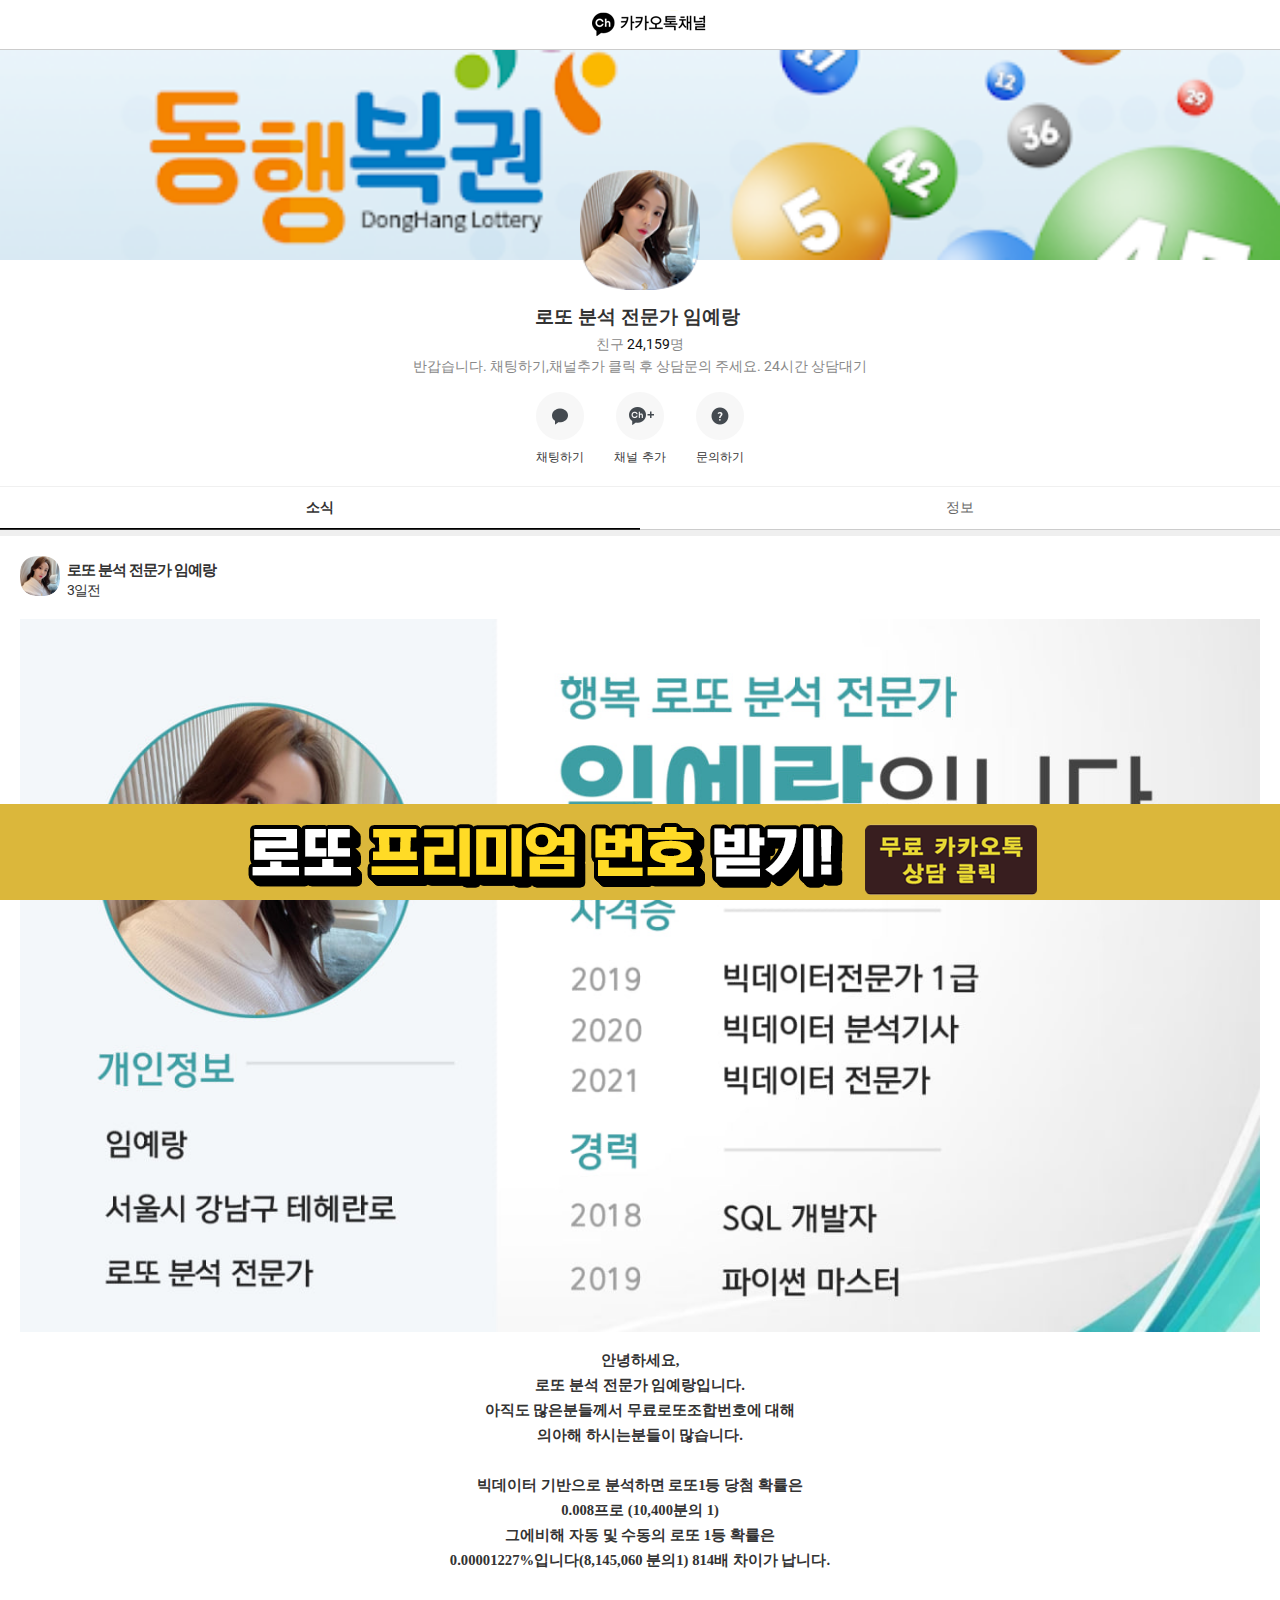
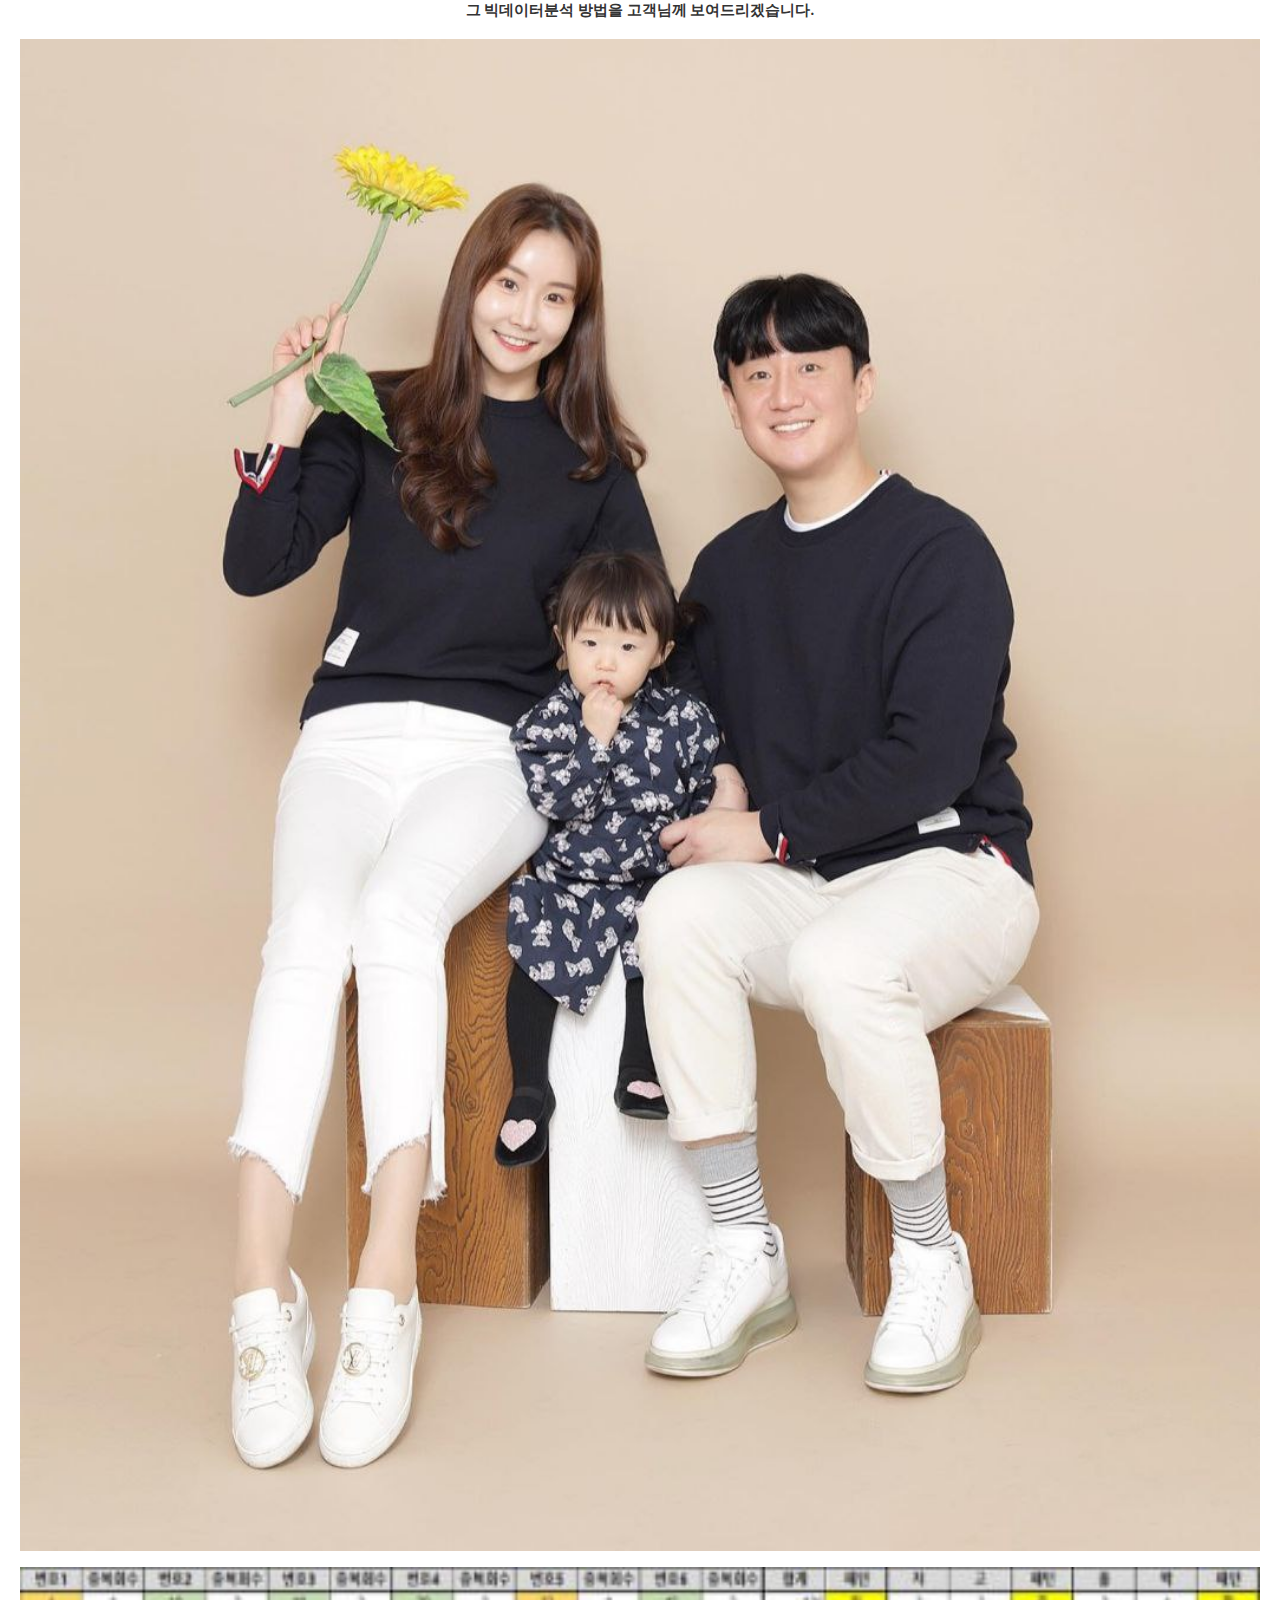
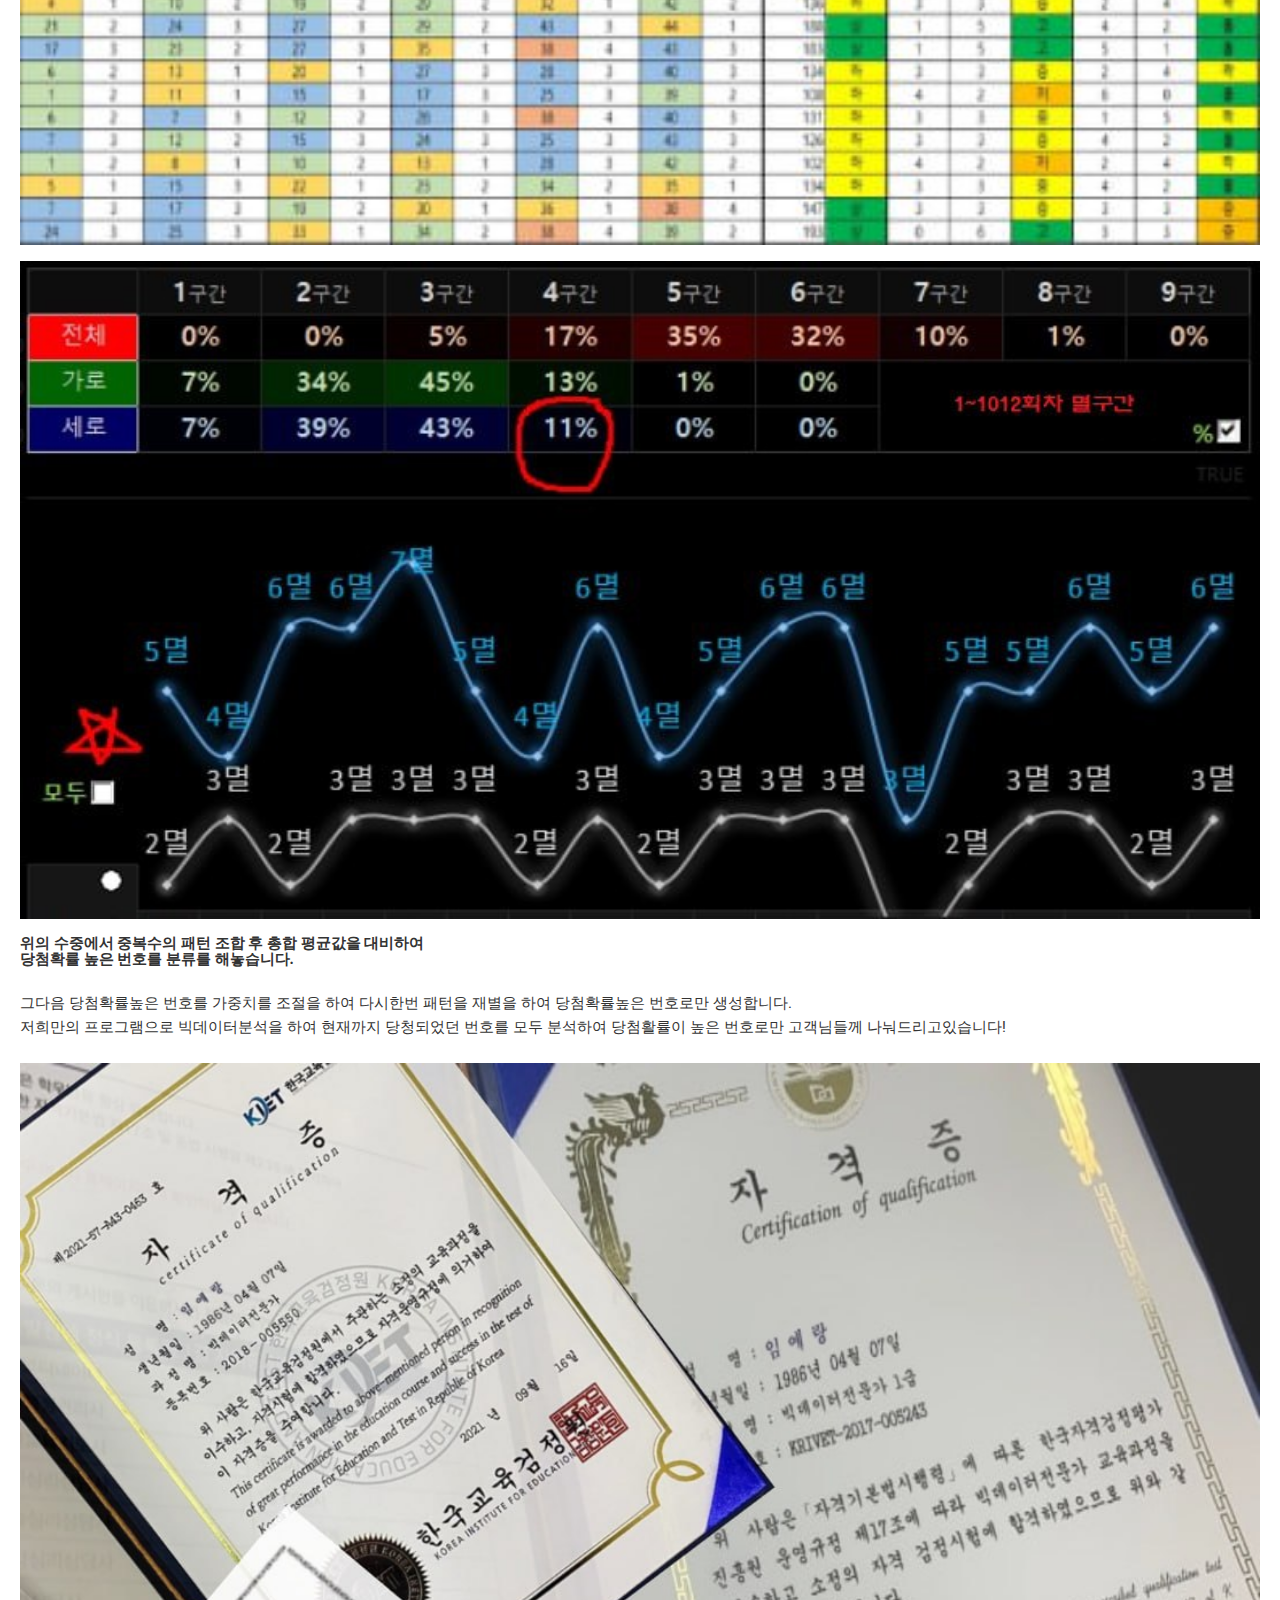
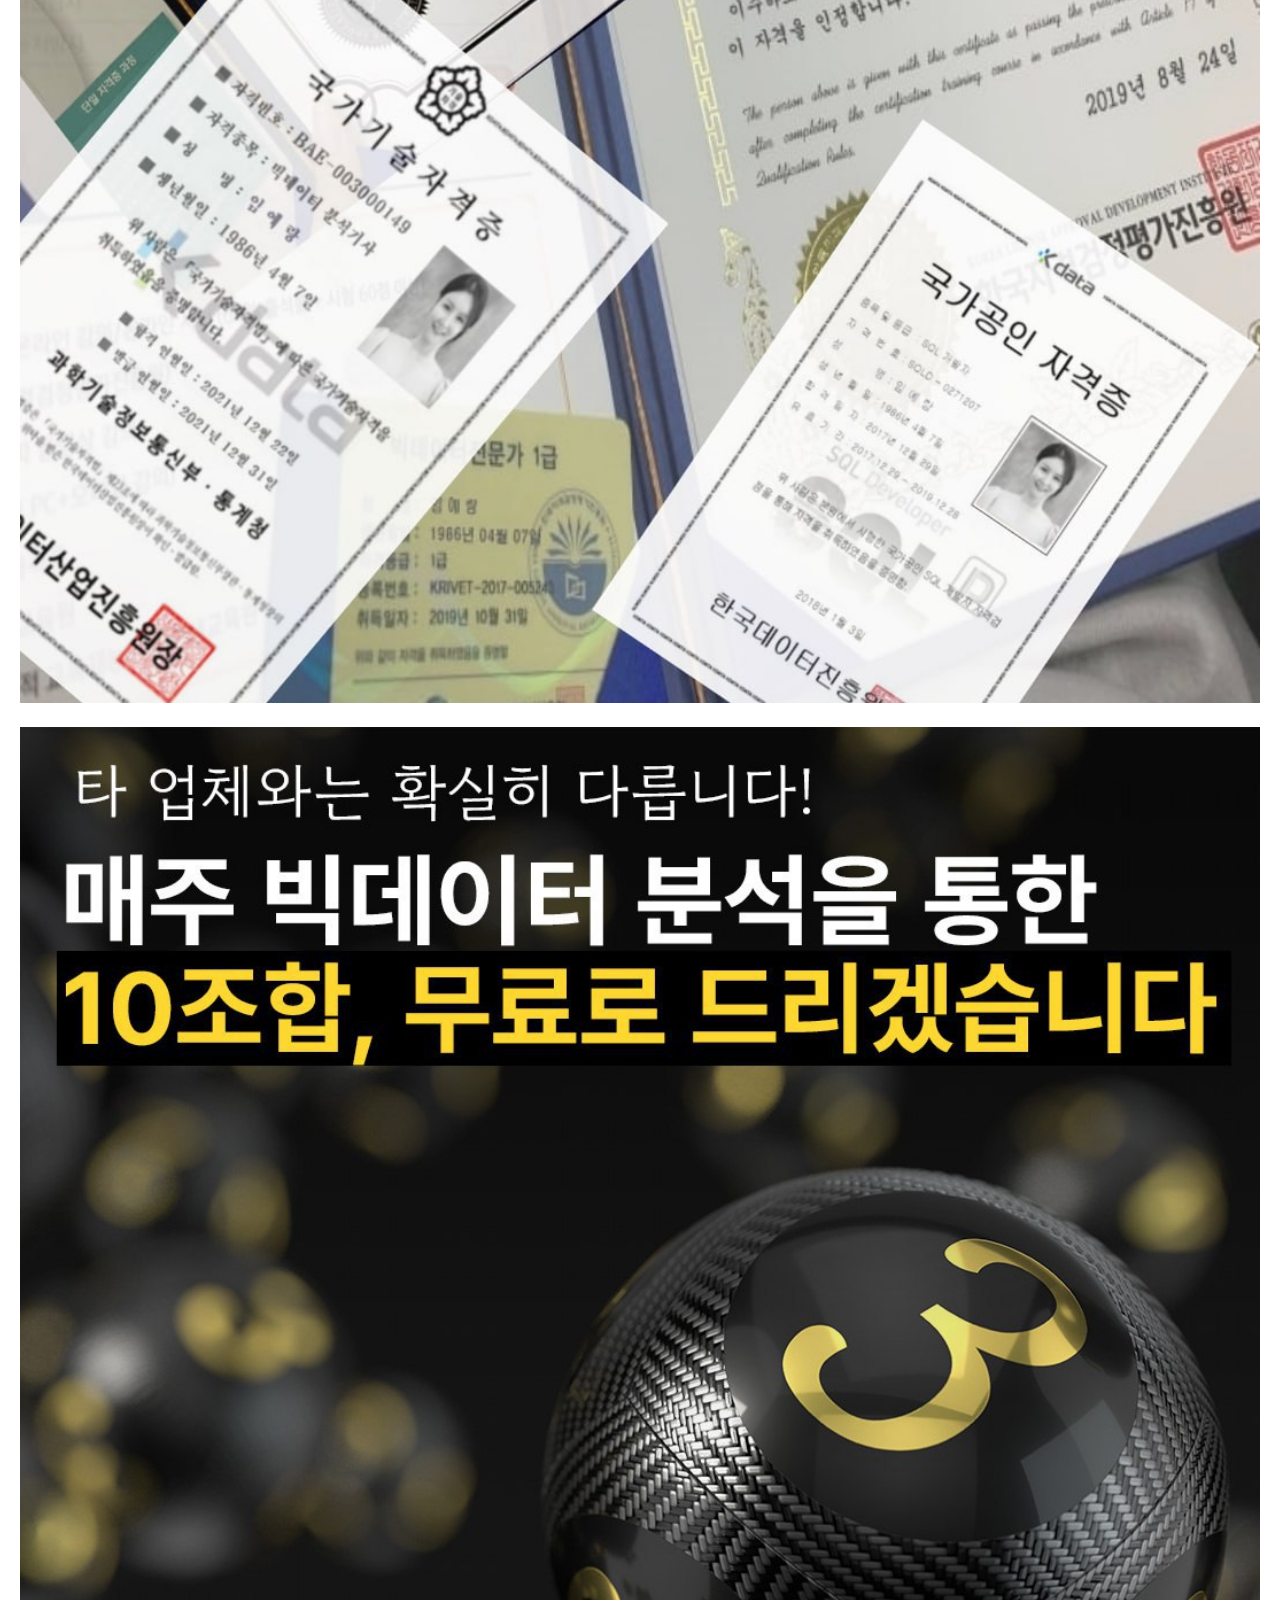
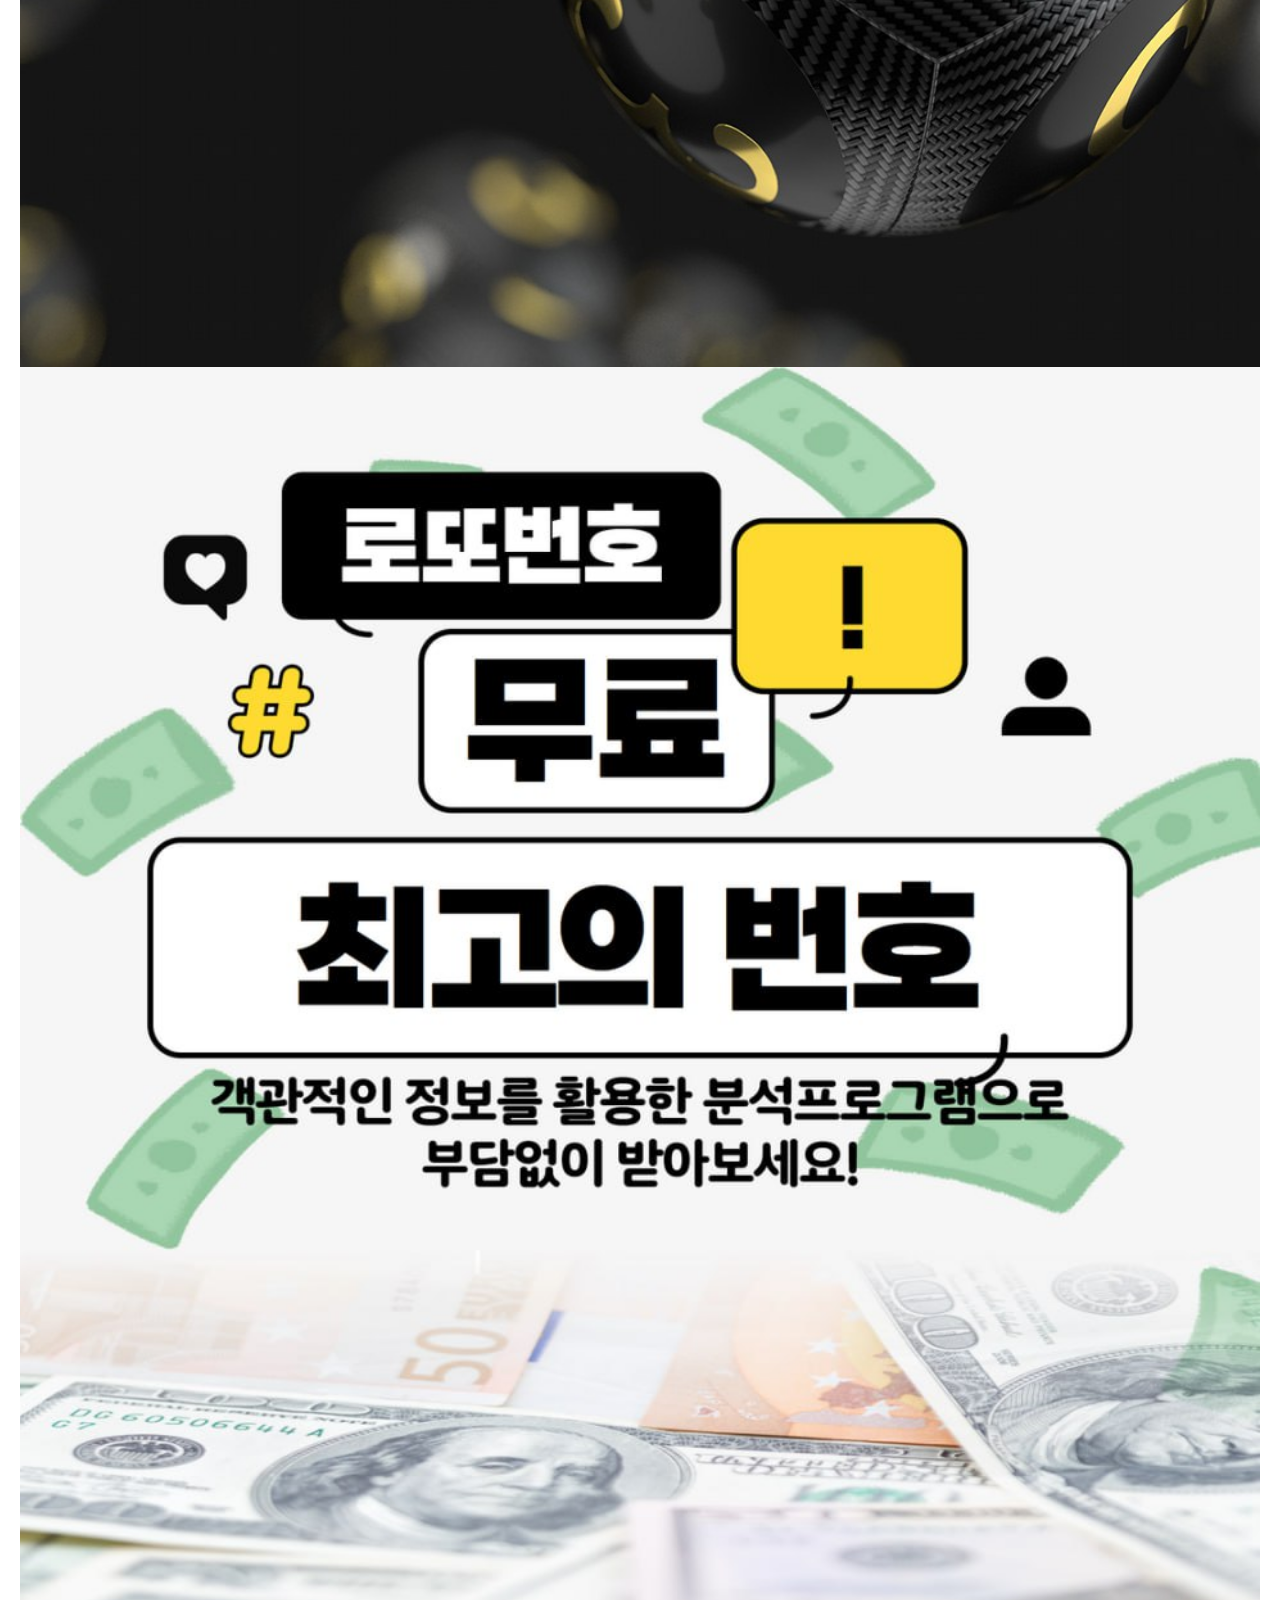
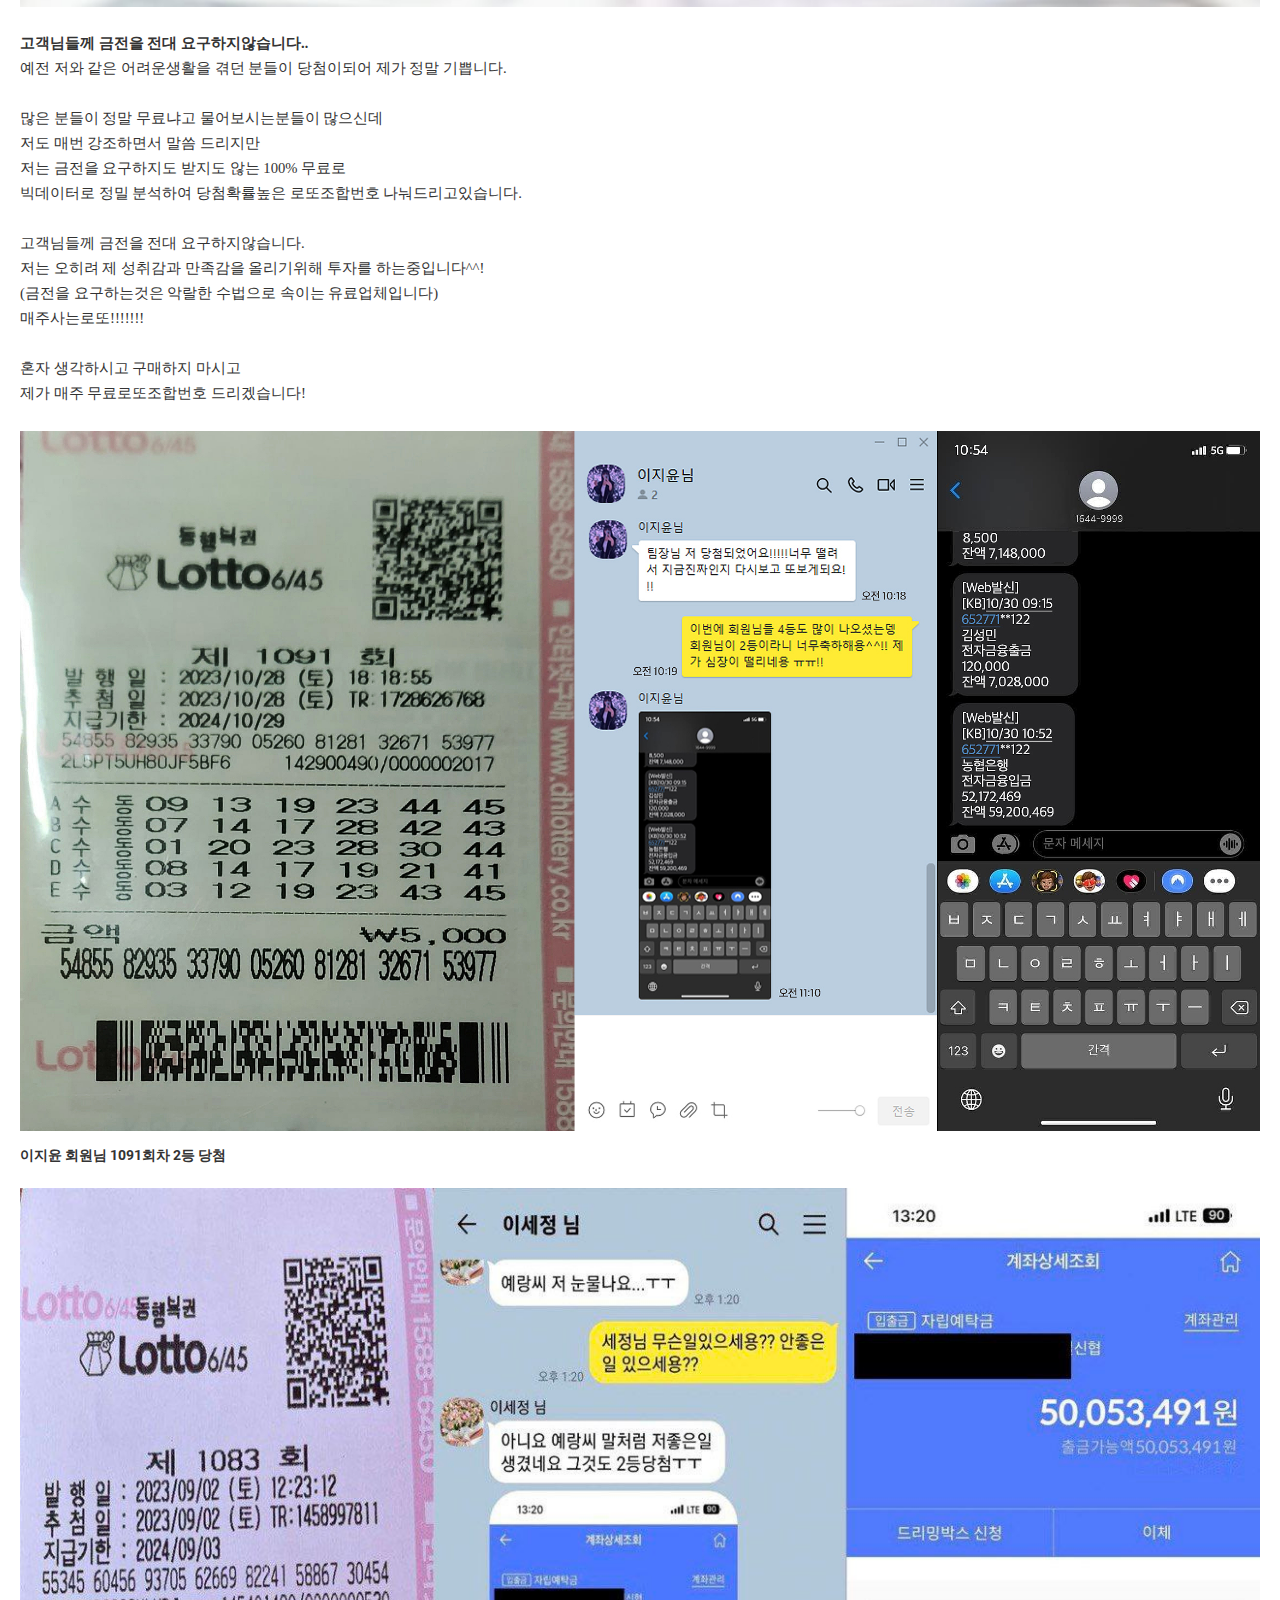
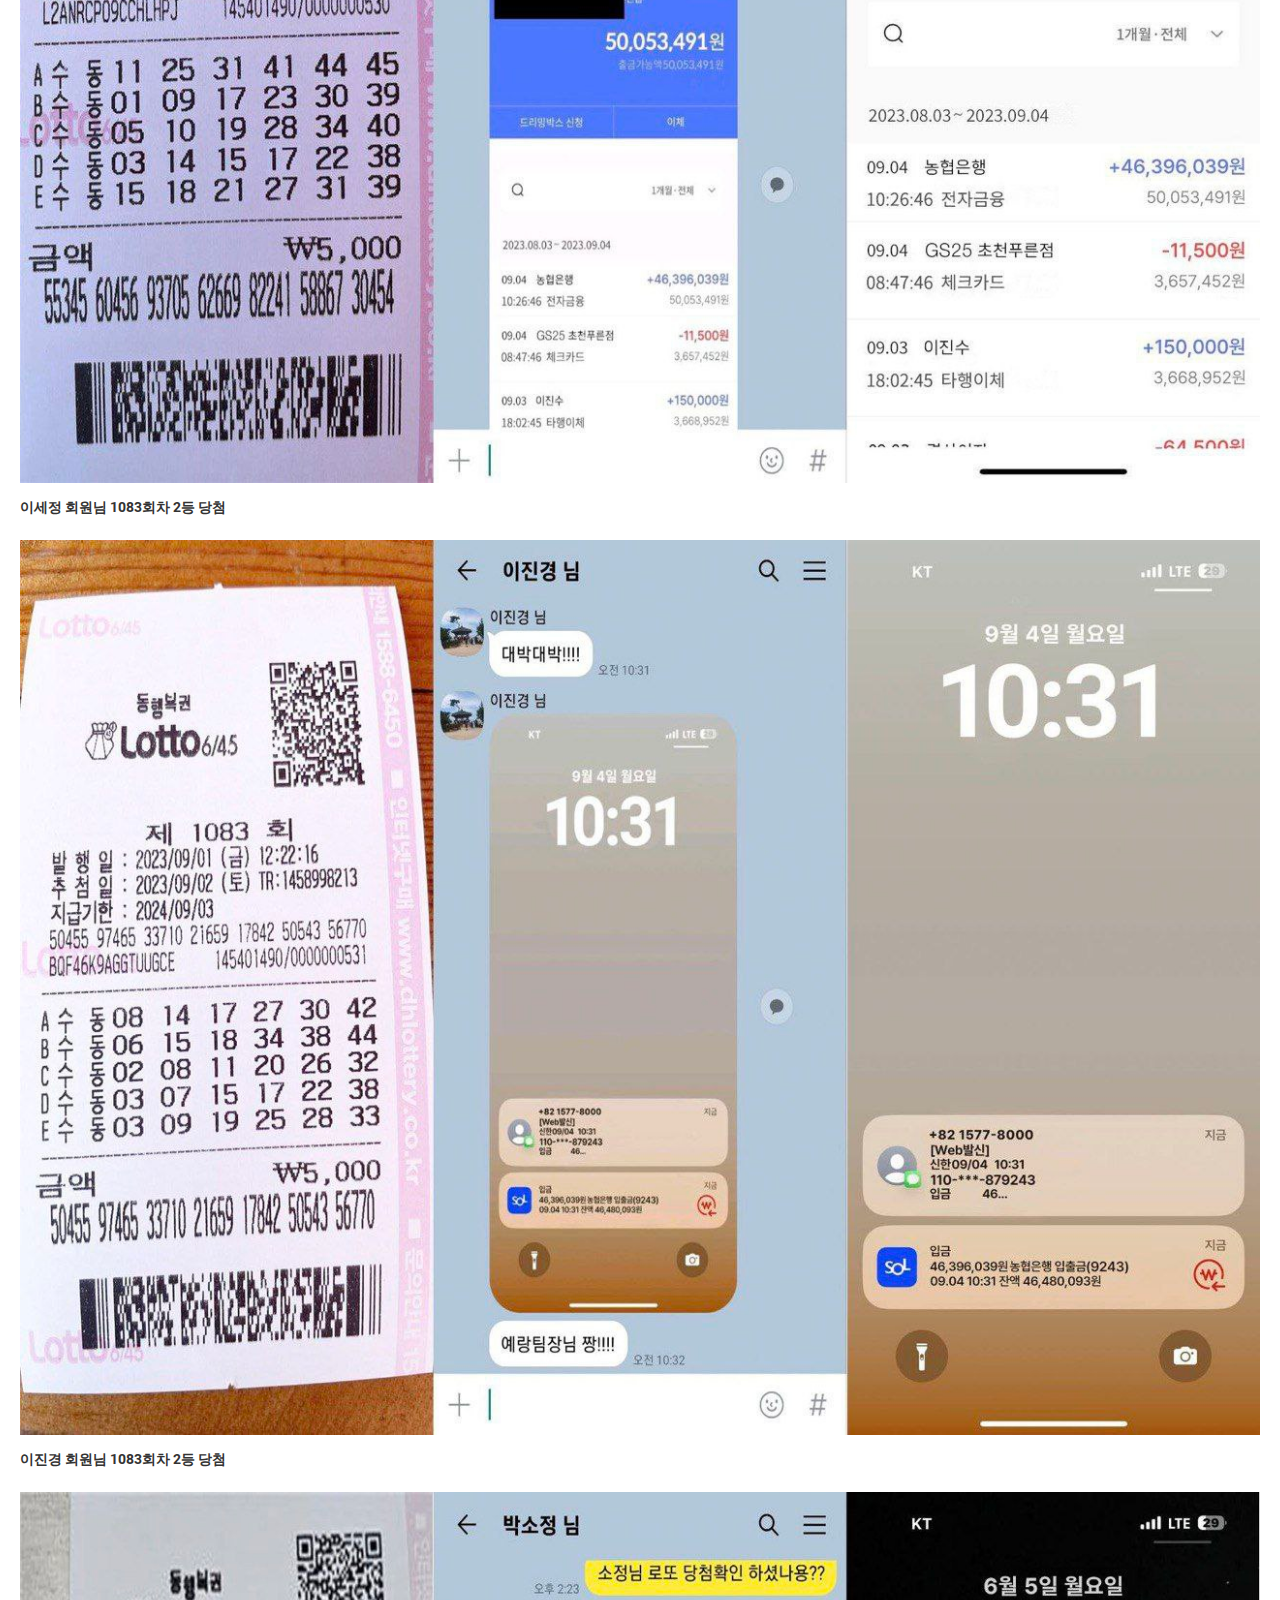
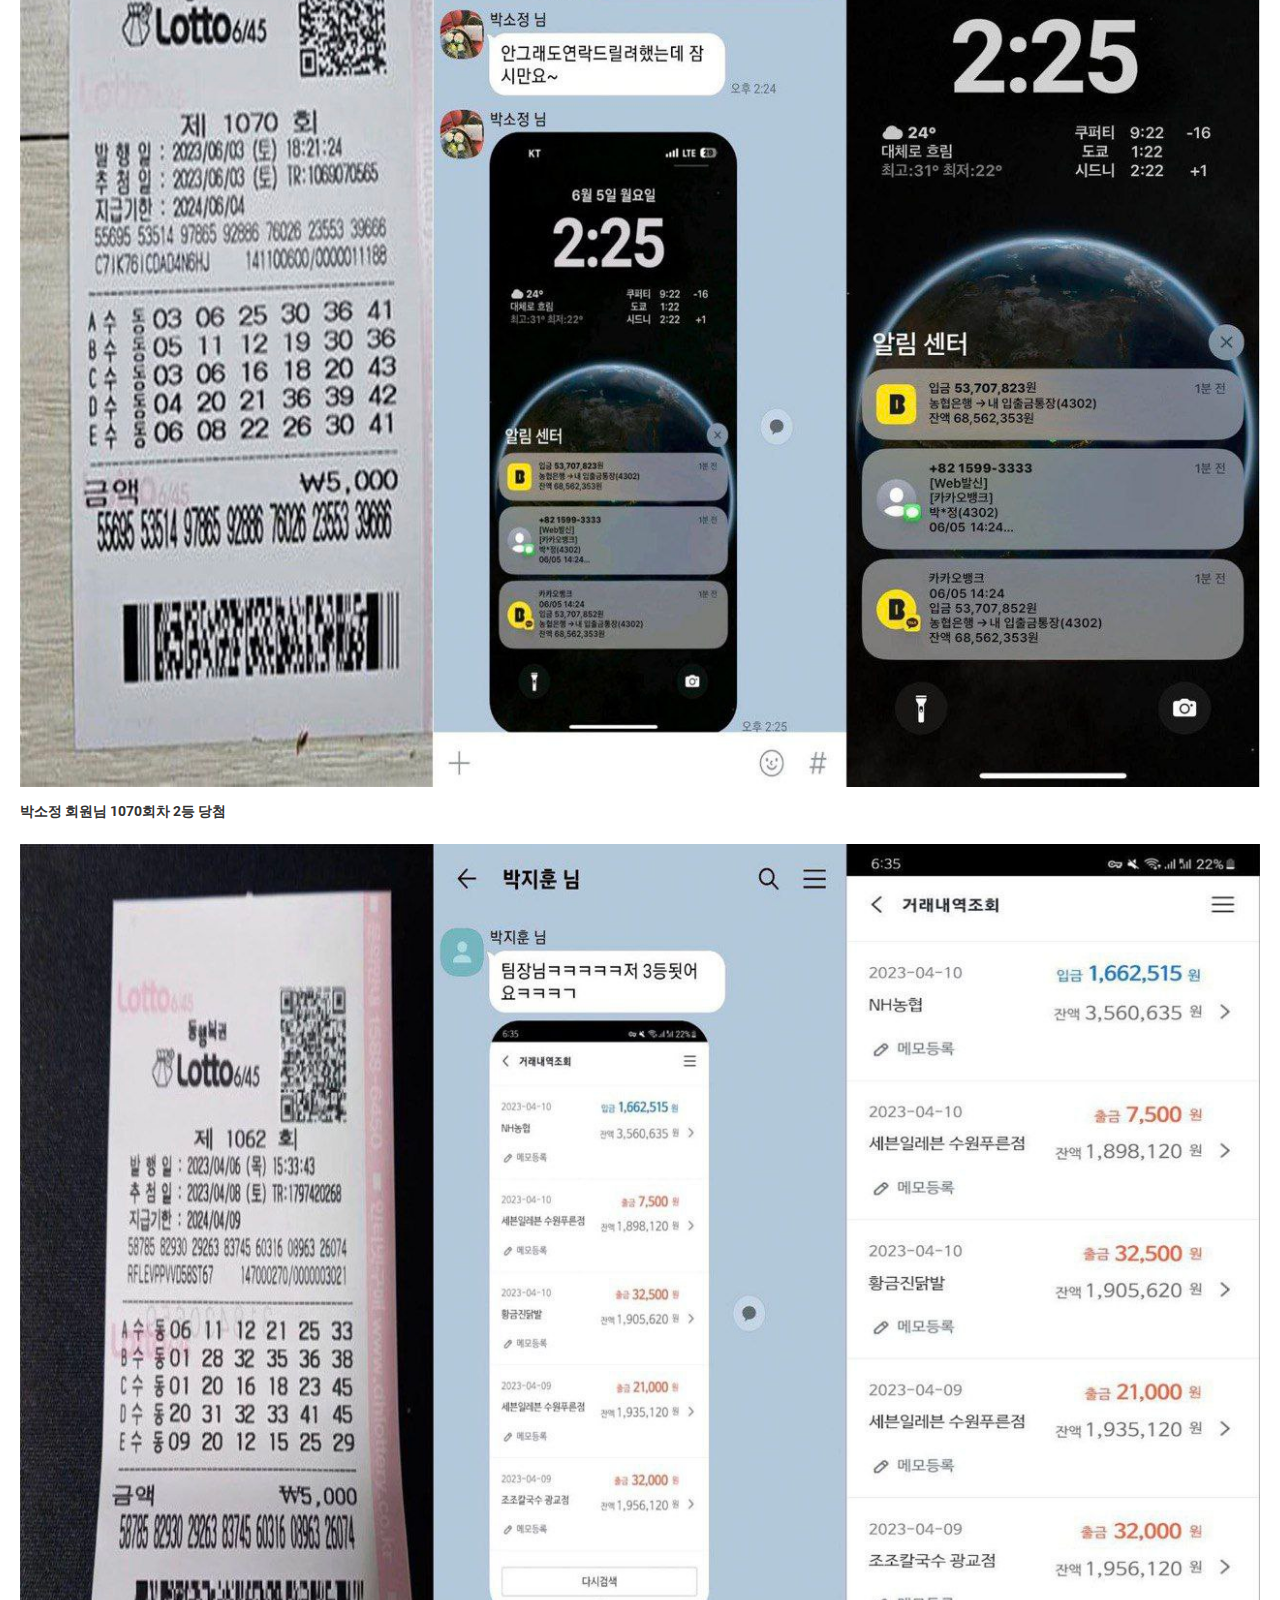
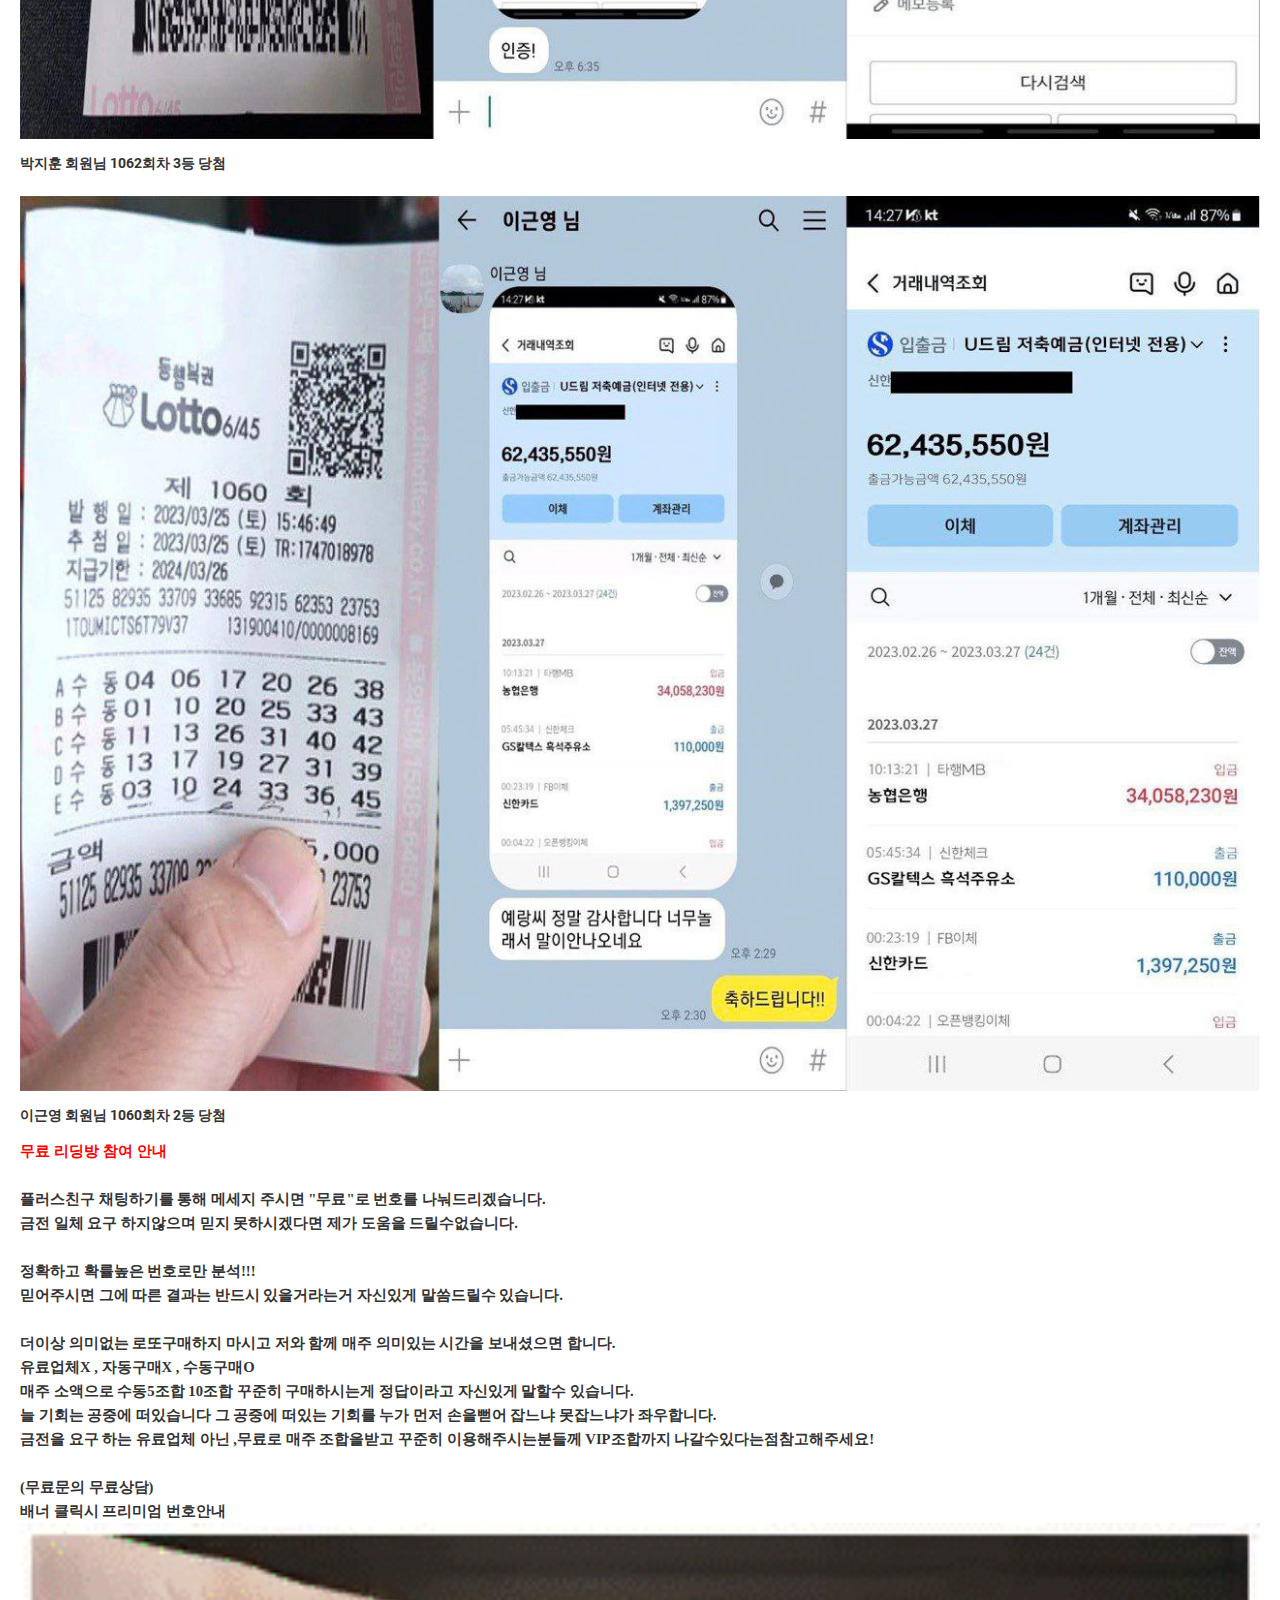
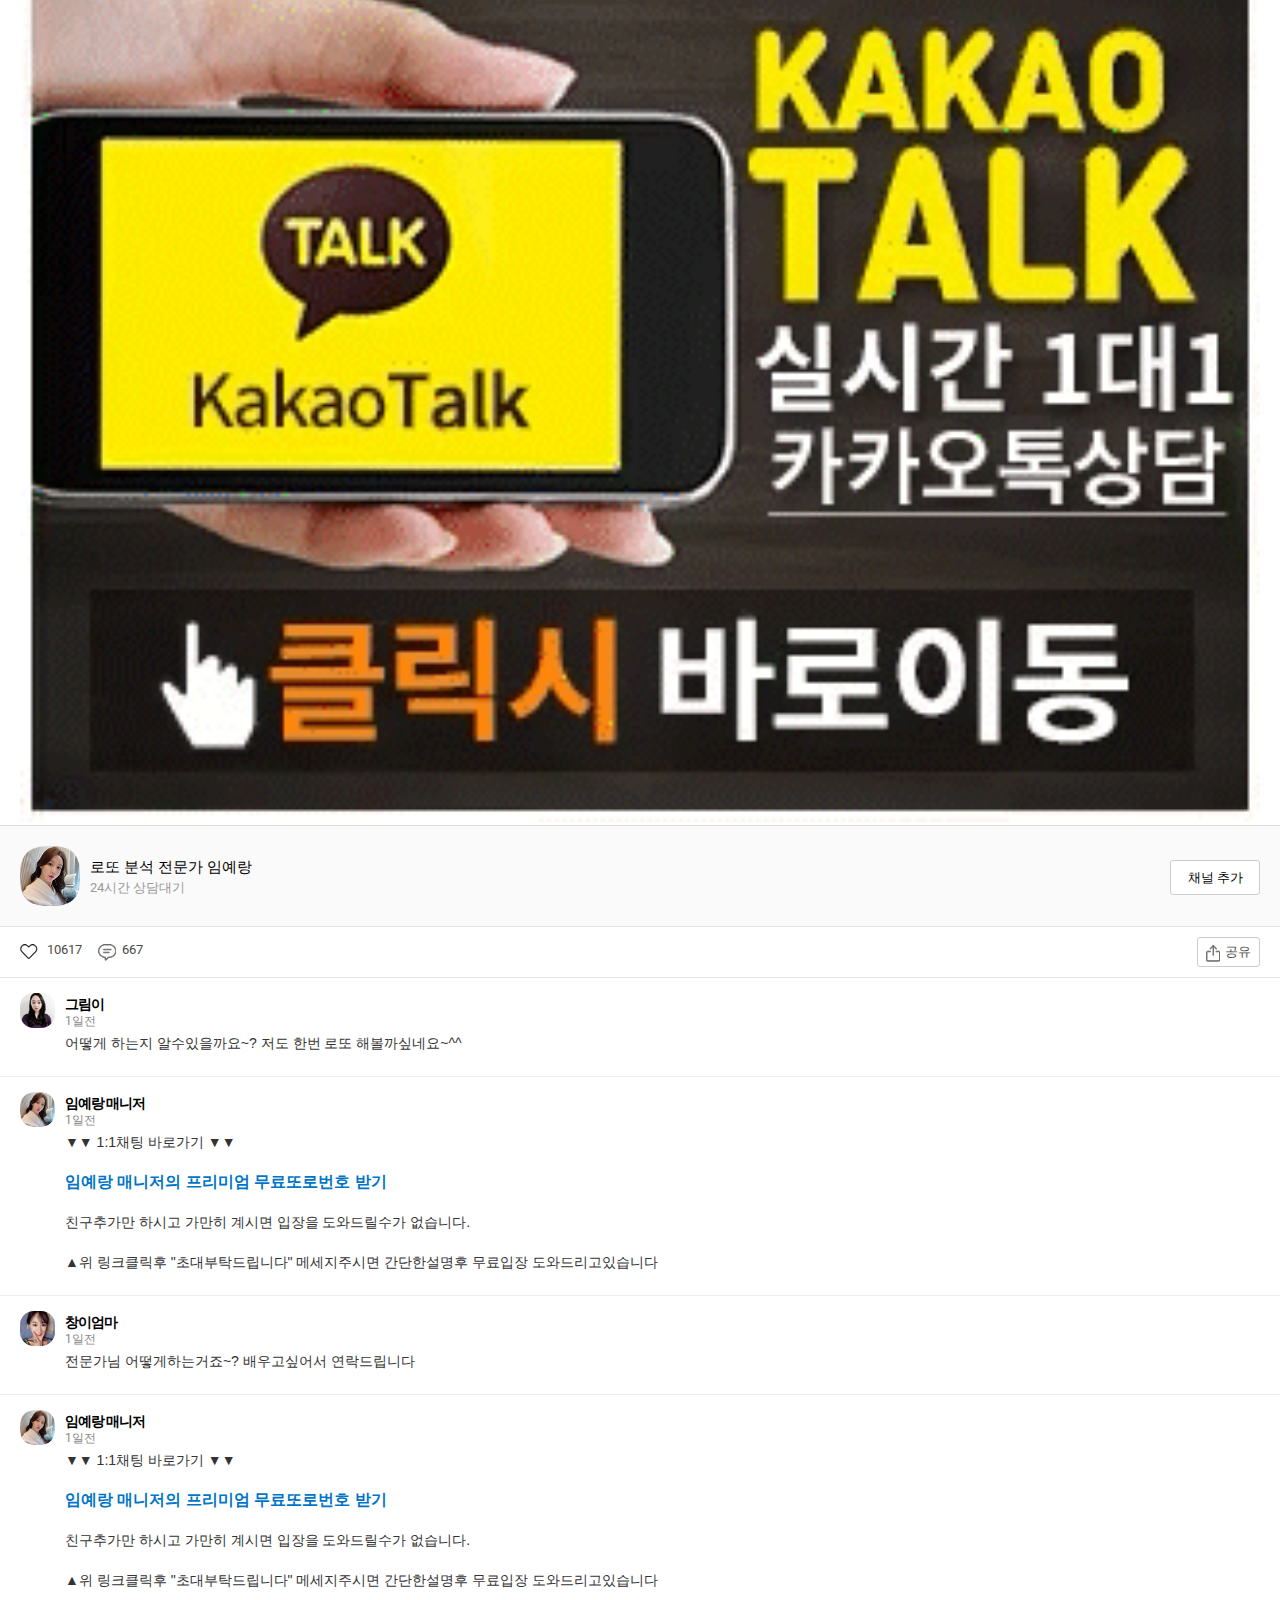
==== commit 4fdd0fe4: "Update index.html" ====
--- a/index.html
+++ b/index.html
@@ -152,17 +152,17 @@
 			<p class="txt_info">친구 <span class="num"> 24,159</span>명</p>
 			<p class="txt_info">반갑습니다. 채팅하기,채널추가 클릭 후 상담문의 주세요. 24시간 상담대기</p>
 			<div class="profile_util">
-				<a href="      http://pf.kakao.com/_wnVnG/chat" target="_blank" class="chatting" data-tiara-layer="chatting">
+				<a href="      http://pf.kakao.com/_MtgPG/chat" target="_blank" class="chatting" data-tiara-layer="chatting">
 					<button type="button" class="btn_util btn_chatting">
 						<span class="ico_plus ico_button"></span><span class="inner_txt">채팅하기</span>
 					</button>
 				</a>
-				<a href="      http://pf.kakao.com/_wnVnG/chat" target="_blank" class="add_friend" data-tiara-layer="add_friend">
+				<a href="      http://pf.kakao.com/_MtgPG/chat" target="_blank" class="add_friend" data-tiara-layer="add_friend">
 					<button type="button" class="btn_util btn_add">
 						<span class="ico_plus ico_button"></span><span class="inner_txt">채널 추가</span>
 					</button>
 				</a>
-				<a href="      http://pf.kakao.com/_wnVnG/chat" target="_blank" class="add_friend" data-tiara-layer="add_friend">
+				<a href="      http://pf.kakao.com/_MtgPG/chat" target="_blank" class="add_friend" data-tiara-layer="add_friend">
 					<button type="button" class="btn_util btn_detail call2action">
 						<span class="ico_plus ico_button"></span><span class="inner_txt">문의하기</span>
 					</button>
@@ -290,24 +290,24 @@
 
 
                 
-				<p class="desc_card" style="color:rgb(51,51,51);font-family:Roboto, sans-serif;font-size:14px;font-weight:400;line-height:24px;background-color:rgb(255,255,255);"><span style="font-family:'굴림', Gulim;"><span style="font-size:14.6667px;"></span></span></p><p class="desc_card" style="color:rgb(51,51,51);font-family:Roboto, sans-serif;font-size:14px;font-weight:400;line-height:24px;background-color:rgb(255,255,255);"><a href="      http://pf.kakao.com/_wnVnG/chat" style="font-size:14.6667px;font-family:'굴림', Gulim;"></a><span style="font-family:'굴림', Gulim;"><span style="font-size:14.6667px;"></span></span></p>
+				<p class="desc_card" style="color:rgb(51,51,51);font-family:Roboto, sans-serif;font-size:14px;font-weight:400;line-height:24px;background-color:rgb(255,255,255);"><span style="font-family:'굴림', Gulim;"><span style="font-size:14.6667px;"></span></span></p><p class="desc_card" style="color:rgb(51,51,51);font-family:Roboto, sans-serif;font-size:14px;font-weight:400;line-height:24px;background-color:rgb(255,255,255);"><a href="      http://pf.kakao.com/_MtgPG/chat" style="font-size:14.6667px;font-family:'굴림', Gulim;"></a><span style="font-family:'굴림', Gulim;"><span style="font-size:14.6667px;"></span></span></p>
                 <p class="desc_card" style="color:rgb(51,51,51);font-family:Roboto, sans-serif;font-size:14px;font-weight:400;line-height:24px;background-color:rgb(255,255,255);"><span style="font-size:11pt;color:rgb(0,117,200);"><span style="font-weight:700;">
 
-                  <p class="desc_card" style="color:rgb(51,51,51);font-family:Roboto, sans-serif;font-size:14px;font-weight:400;line-height:24px;background-color:rgb(255,255,255);"><span style="font-family:'굴림', Gulim;"><span style="font-size:14.6667px;"><br></span></span></p><p class="desc_card" style="color:rgb(51,51,51);font-family:Roboto, sans-serif;font-size:14px;font-weight:400;line-height:24px;background-color:rgb(255,255,255);"><a href="      http://pf.kakao.com/_wnVnG/chat" style="font-size:14.6667px;font-family:'굴림', Gulim;"><img src="data/editor/555.jpg" title="b332111570631857797a6dc4b98f3f36_1638384894_0395.jpg" alt="b332111570631857797a6dc4b98f3f36_1638384894_0395.jpg"></a><span style="font-family:'굴림', Gulim;"><span style="font-size:14.6667px;"><br></span></span></p>
+                  <p class="desc_card" style="color:rgb(51,51,51);font-family:Roboto, sans-serif;font-size:14px;font-weight:400;line-height:24px;background-color:rgb(255,255,255);"><span style="font-family:'굴림', Gulim;"><span style="font-size:14.6667px;"><br></span></span></p><p class="desc_card" style="color:rgb(51,51,51);font-family:Roboto, sans-serif;font-size:14px;font-weight:400;line-height:24px;background-color:rgb(255,255,255);"><a href="      http://pf.kakao.com/_MtgPG/chat" style="font-size:14.6667px;font-family:'굴림', Gulim;"><img src="data/editor/555.jpg" title="b332111570631857797a6dc4b98f3f36_1638384894_0395.jpg" alt="b332111570631857797a6dc4b98f3f36_1638384894_0395.jpg"></a><span style="font-family:'굴림', Gulim;"><span style="font-size:14.6667px;"><br></span></span></p>
                   <br><strong>이지윤 회원님 1091회차 2등 당첨</strong>
 				<p class="desc_card" style="color:rgb(51,51,51);font-family:Roboto, sans-serif;font-size:14px;font-weight:400;line-height:24px;background-color:rgb(255,255,255);"><span style="font-size:11pt;color:rgb(0,117,200);"><span style="font-weight:700;">
 					
-					<p class="desc_card" style="color:rgb(51,51,51);font-family:Roboto, sans-serif;font-size:14px;font-weight:400;line-height:24px;background-color:rgb(255,255,255);"><span style="font-family:'굴림', Gulim;"><span style="font-size:14.6667px;"><br></span></span></p><p class="desc_card" style="color:rgb(51,51,51);font-family:Roboto, sans-serif;font-size:14px;font-weight:400;line-height:24px;background-color:rgb(255,255,255);"><a href="      http://pf.kakao.com/_wnVnG/chat" style="font-size:14.6667px;font-family:'굴림', Gulim;"><img src="data/editor/0902.jpg" title="b332111570631857797a6dc4b98f3f36_1638384894_0395.jpg" alt="b332111570631857797a6dc4b98f3f36_1638384894_0395.jpg"></a><span style="font-family:'굴림', Gulim;"><span style="font-size:14.6667px;"><br></span></span></p>
+					<p class="desc_card" style="color:rgb(51,51,51);font-family:Roboto, sans-serif;font-size:14px;font-weight:400;line-height:24px;background-color:rgb(255,255,255);"><span style="font-family:'굴림', Gulim;"><span style="font-size:14.6667px;"><br></span></span></p><p class="desc_card" style="color:rgb(51,51,51);font-family:Roboto, sans-serif;font-size:14px;font-weight:400;line-height:24px;background-color:rgb(255,255,255);"><a href="      http://pf.kakao.com/_MtgPG/chat" style="font-size:14.6667px;font-family:'굴림', Gulim;"><img src="data/editor/0902.jpg" title="b332111570631857797a6dc4b98f3f36_1638384894_0395.jpg" alt="b332111570631857797a6dc4b98f3f36_1638384894_0395.jpg"></a><span style="font-family:'굴림', Gulim;"><span style="font-size:14.6667px;"><br></span></span></p>
 					<br><strong>이세정 회원님 1083회차 2등 당첨</strong>
-					<p class="desc_card" style="color:rgb(51,51,51);font-family:Roboto, sans-serif;font-size:14px;font-weight:400;line-height:24px;background-color:rgb(255,255,255);"><span style="font-family:'굴림', Gulim;"><span style="font-size:14.6667px;"><br></span></span></p><p class="desc_card" style="color:rgb(51,51,51);font-family:Roboto, sans-serif;font-size:14px;font-weight:400;line-height:24px;background-color:rgb(255,255,255);"><a href="      http://pf.kakao.com/_wnVnG/chat" style="font-size:14.6667px;font-family:'굴림', Gulim;"><img src="data/editor/0901.png" title="b332111570631857797a6dc4b98f3f36_1638384894_0395.jpg" alt="b332111570631857797a6dc4b98f3f36_1638384894_0395.jpg"></a><span style="font-family:'굴림', Gulim;"><span style="font-size:14.6667px;"><br></span></span></p>
+					<p class="desc_card" style="color:rgb(51,51,51);font-family:Roboto, sans-serif;font-size:14px;font-weight:400;line-height:24px;background-color:rgb(255,255,255);"><span style="font-family:'굴림', Gulim;"><span style="font-size:14.6667px;"><br></span></span></p><p class="desc_card" style="color:rgb(51,51,51);font-family:Roboto, sans-serif;font-size:14px;font-weight:400;line-height:24px;background-color:rgb(255,255,255);"><a href="      http://pf.kakao.com/_MtgPG/chat" style="font-size:14.6667px;font-family:'굴림', Gulim;"><img src="data/editor/0901.png" title="b332111570631857797a6dc4b98f3f36_1638384894_0395.jpg" alt="b332111570631857797a6dc4b98f3f36_1638384894_0395.jpg"></a><span style="font-family:'굴림', Gulim;"><span style="font-size:14.6667px;"><br></span></span></p>
 					
 					<br><strong>이진경 회원님 1083회차 2등 당첨</strong>
-					<p class="desc_card" style="color:rgb(51,51,51);font-family:Roboto, sans-serif;font-size:14px;font-weight:400;line-height:24px;background-color:rgb(255,255,255);"><span style="font-family:'굴림', Gulim;"><span style="font-size:14.6667px;"><br></span></span></p><p class="desc_card" style="color:rgb(51,51,51);font-family:Roboto, sans-serif;font-size:14px;font-weight:400;line-height:24px;background-color:rgb(255,255,255);"><a href="      http://pf.kakao.com/_wnVnG/chat" style="font-size:14.6667px;font-family:'굴림', Gulim;"><img src="data/editor/0603.jpg" title="b332111570631857797a6dc4b98f3f36_1638384894_0395.jpg" alt="b332111570631857797a6dc4b98f3f36_1638384894_0395.jpg"></a><span style="font-family:'굴림', Gulim;"><span style="font-size:14.6667px;"><br></span></span></p>
+					<p class="desc_card" style="color:rgb(51,51,51);font-family:Roboto, sans-serif;font-size:14px;font-weight:400;line-height:24px;background-color:rgb(255,255,255);"><span style="font-family:'굴림', Gulim;"><span style="font-size:14.6667px;"><br></span></span></p><p class="desc_card" style="color:rgb(51,51,51);font-family:Roboto, sans-serif;font-size:14px;font-weight:400;line-height:24px;background-color:rgb(255,255,255);"><a href="      http://pf.kakao.com/_MtgPG/chat" style="font-size:14.6667px;font-family:'굴림', Gulim;"><img src="data/editor/0603.jpg" title="b332111570631857797a6dc4b98f3f36_1638384894_0395.jpg" alt="b332111570631857797a6dc4b98f3f36_1638384894_0395.jpg"></a><span style="font-family:'굴림', Gulim;"><span style="font-size:14.6667px;"><br></span></span></p>
 					<br><strong>박소정 회원님 1070회차 2등 당첨</strong>
-					<p class="desc_card" style="color:rgb(51,51,51);font-family:Roboto, sans-serif;font-size:14px;font-weight:400;line-height:24px;background-color:rgb(255,255,255);"><span style="font-family:'굴림', Gulim;"><span style="font-size:14.6667px;"><br></span></span></p><p class="desc_card" style="color:rgb(51,51,51);font-family:Roboto, sans-serif;font-size:14px;font-weight:400;line-height:24px;background-color:rgb(255,255,255);"><a href="      http://pf.kakao.com/_wnVnG/chat" style="font-size:14.6667px;font-family:'굴림', Gulim;"><img src="data/editor/0408.jpg" title="b332111570631857797a6dc4b98f3f36_1638384894_0395.jpg" alt="b332111570631857797a6dc4b98f3f36_1638384894_0395.jpg"></a><span style="font-family:'굴림', Gulim;"><span style="font-size:14.6667px;"><br></span></span></p>
+					<p class="desc_card" style="color:rgb(51,51,51);font-family:Roboto, sans-serif;font-size:14px;font-weight:400;line-height:24px;background-color:rgb(255,255,255);"><span style="font-family:'굴림', Gulim;"><span style="font-size:14.6667px;"><br></span></span></p><p class="desc_card" style="color:rgb(51,51,51);font-family:Roboto, sans-serif;font-size:14px;font-weight:400;line-height:24px;background-color:rgb(255,255,255);"><a href="      http://pf.kakao.com/_MtgPG/chat" style="font-size:14.6667px;font-family:'굴림', Gulim;"><img src="data/editor/0408.jpg" title="b332111570631857797a6dc4b98f3f36_1638384894_0395.jpg" alt="b332111570631857797a6dc4b98f3f36_1638384894_0395.jpg"></a><span style="font-family:'굴림', Gulim;"><span style="font-size:14.6667px;"><br></span></span></p>
 
 					<br><strong>박지훈 회원님 1062회차 3등 당첨</strong>
-					<p class="desc_card" style="color:rgb(51,51,51);font-family:Roboto, sans-serif;font-size:14px;font-weight:400;line-height:24px;background-color:rgb(255,255,255);"><span style="font-family:'굴림', Gulim;"><span style="font-size:14.6667px;"><br></span></span></p><p class="desc_card" style="color:rgb(51,51,51);font-family:Roboto, sans-serif;font-size:14px;font-weight:400;line-height:24px;background-color:rgb(255,255,255);"><a href="      http://pf.kakao.com/_wnVnG/chat" style="font-size:14.6667px;font-family:'굴림', Gulim;"><img src="data/editor/0325.jpg" title="b332111570631857797a6dc4b98f3f36_1638384894_0395.jpg" alt="b332111570631857797a6dc4b98f3f36_1638384894_0395.jpg"></a><span style="font-family:'굴림', Gulim;"><span style="font-size:14.6667px;"><br></span></span></p>
+					<p class="desc_card" style="color:rgb(51,51,51);font-family:Roboto, sans-serif;font-size:14px;font-weight:400;line-height:24px;background-color:rgb(255,255,255);"><span style="font-family:'굴림', Gulim;"><span style="font-size:14.6667px;"><br></span></span></p><p class="desc_card" style="color:rgb(51,51,51);font-family:Roboto, sans-serif;font-size:14px;font-weight:400;line-height:24px;background-color:rgb(255,255,255);"><a href="      http://pf.kakao.com/_MtgPG/chat" style="font-size:14.6667px;font-family:'굴림', Gulim;"><img src="data/editor/0325.jpg" title="b332111570631857797a6dc4b98f3f36_1638384894_0395.jpg" alt="b332111570631857797a6dc4b98f3f36_1638384894_0395.jpg"></a><span style="font-family:'굴림', Gulim;"><span style="font-size:14.6667px;"><br></span></span></p>
 					<br><strong>이근영 회원님 1060회차 2등 당첨</strong>		
 					<br><br>
 					
@@ -352,7 +352,7 @@
 
 (무료문의 무료상담)<br>
 배너 클릭시 프리미엄 번호안내<br>
-<a href="      http://pf.kakao.com/_wnVnG/chat" target="blank">
+<a href="      http://pf.kakao.com/_MtgPG/chat" target="blank">
 <img src="data/editor/katalk.gif" title="katalk.gif">
 </a>
 
@@ -370,18 +370,18 @@
 			
 			<div class="box_profile">
 				<div class="wrap_thumb">
-					<a href="      http://pf.kakao.com/_wnVnG/chat" target="_blank">
+					<a href="      http://pf.kakao.com/_MtgPG/chat" target="_blank">
 						<img src="kakao/profile.png" class="img_thumb" style="width: 100%; height: auto; position: absolute; left: -100%; right: -100%; top: -100%; bottom: -100%; margin: auto; min-height: 100%; min-width: 100%;">
 					</a>
 				</div>
 				<div class="post_info">
 					<div class="inner_info">
 						<strong class="txt_name">
-							<a href="      http://pf.kakao.com/_wnVnG/chat" target="_blank">로또 분석 전문가 임예랑</a>
+							<a href="      http://pf.kakao.com/_MtgPG/chat" target="_blank">로또 분석 전문가 임예랑</a>
 						</strong>
 						<span class="txt_info">24시간 상담대기</span>
 						<button type="button" class="btn_add">
-							<span class="inner_txt"><a href="      http://pf.kakao.com/_wnVnG/chat" target="_blank">채널 추가</a></span>
+							<span class="inner_txt"><a href="      http://pf.kakao.com/_MtgPG/chat" target="_blank">채널 추가</a></span>
 						</button>
 					</div>
 				</div>
@@ -480,7 +480,7 @@
 						</a>
 					</div>
 					<div class="post-con">
-						<p><span style="text-size-adjust: none; color: rgb(51, 51, 51); font-family: &quot;Malgun Gothic&quot;, &quot;맑은      고딕&quot;, &quot;Apple SD Gothic Neo&quot;, Dotum, 돋움, sans-serif; font-size: 14px; ">▼▼ 1:1채팅 바로가기 ▼▼<br style="text-size-adjust: none;"></span><span style="text-size-adjust: none; color: rgb(51, 51, 51); font-family: &quot;Malgun Gothic&quot;, &quot;맑은      고딕&quot;, &quot;Apple SD Gothic Neo&quot;, Dotum, 돋움, sans-serif; font-size: 14px; "><br style="text-size-adjust: none;"></span><span style="text-size-adjust: none;"><span style="font-family: &quot;Malgun Gothic&quot;, &quot;맑은 고딕&quot;, &quot;Apple SD Gothic Neo&quot;, Dotum, 돋움, sans-serif; color: rgb(51, 51, 51);"><a href="      http://pf.kakao.com/_wnVnG/chat" target="_&quot;blank&quot;"><span style="font-size: 12pt;  color: rgb(0, 117, 200);"><b>임예랑 매니저의 프리미엄 무료또로번호 받기​</b></span></a></span><br style="text-size-adjust: none;"></span><span style="text-size-adjust: none; color: rgb(51, 51, 51); font-family: &quot;Malgun Gothic&quot;, &quot;맑은      고딕&quot;, &quot;Apple SD Gothic Neo&quot;, Dotum, 돋움, sans-serif; font-size: 14px; "><br style="text-size-adjust: none;"></span><span style="text-size-adjust: none; color: rgb(51, 51, 51); font-family: &quot;Malgun Gothic&quot;, &quot;맑은      고딕&quot;, &quot;Apple SD Gothic Neo&quot;, Dotum, 돋움, sans-serif; font-size: 14px; ">친구추가만 하시고 가만히 계시면 입장을 도와드릴수가 없습니다.<br style="text-size-adjust: none;"></span><span style="text-size-adjust: none; color: rgb(51, 51, 51); font-family: &quot;Malgun Gothic&quot;, &quot;맑은      고딕&quot;, &quot;Apple SD Gothic Neo&quot;, Dotum, 돋움, sans-serif; font-size: 14px; "><br style="text-size-adjust: none;"></span><span style="text-size-adjust: none; color: rgb(51, 51, 51); font-family: &quot;Malgun Gothic&quot;, &quot;맑은      고딕&quot;, &quot;Apple SD Gothic Neo&quot;, Dotum, 돋움, sans-serif; font-size: 14px; ">▲위 링크클릭후 "초대부탁드립니다" 메세지주시면 간단한설명후 무료입장 도와드리고있습니다</span>&nbsp;</p>					</div>					
+						<p><span style="text-size-adjust: none; color: rgb(51, 51, 51); font-family: &quot;Malgun Gothic&quot;, &quot;맑은      고딕&quot;, &quot;Apple SD Gothic Neo&quot;, Dotum, 돋움, sans-serif; font-size: 14px; ">▼▼ 1:1채팅 바로가기 ▼▼<br style="text-size-adjust: none;"></span><span style="text-size-adjust: none; color: rgb(51, 51, 51); font-family: &quot;Malgun Gothic&quot;, &quot;맑은      고딕&quot;, &quot;Apple SD Gothic Neo&quot;, Dotum, 돋움, sans-serif; font-size: 14px; "><br style="text-size-adjust: none;"></span><span style="text-size-adjust: none;"><span style="font-family: &quot;Malgun Gothic&quot;, &quot;맑은 고딕&quot;, &quot;Apple SD Gothic Neo&quot;, Dotum, 돋움, sans-serif; color: rgb(51, 51, 51);"><a href="      http://pf.kakao.com/_MtgPG/chat" target="_&quot;blank&quot;"><span style="font-size: 12pt;  color: rgb(0, 117, 200);"><b>임예랑 매니저의 프리미엄 무료또로번호 받기​</b></span></a></span><br style="text-size-adjust: none;"></span><span style="text-size-adjust: none; color: rgb(51, 51, 51); font-family: &quot;Malgun Gothic&quot;, &quot;맑은      고딕&quot;, &quot;Apple SD Gothic Neo&quot;, Dotum, 돋움, sans-serif; font-size: 14px; "><br style="text-size-adjust: none;"></span><span style="text-size-adjust: none; color: rgb(51, 51, 51); font-family: &quot;Malgun Gothic&quot;, &quot;맑은      고딕&quot;, &quot;Apple SD Gothic Neo&quot;, Dotum, 돋움, sans-serif; font-size: 14px; ">친구추가만 하시고 가만히 계시면 입장을 도와드릴수가 없습니다.<br style="text-size-adjust: none;"></span><span style="text-size-adjust: none; color: rgb(51, 51, 51); font-family: &quot;Malgun Gothic&quot;, &quot;맑은      고딕&quot;, &quot;Apple SD Gothic Neo&quot;, Dotum, 돋움, sans-serif; font-size: 14px; "><br style="text-size-adjust: none;"></span><span style="text-size-adjust: none; color: rgb(51, 51, 51); font-family: &quot;Malgun Gothic&quot;, &quot;맑은      고딕&quot;, &quot;Apple SD Gothic Neo&quot;, Dotum, 돋움, sans-serif; font-size: 14px; ">▲위 링크클릭후 "초대부탁드립니다" 메세지주시면 간단한설명후 무료입장 도와드리고있습니다</span>&nbsp;</p>					</div>					
 				</div>
 			</div>
 		</div>
@@ -532,7 +532,7 @@
 						</a>
 					</div>
 					<div class="post-con">
-						<p><span style="box-sizing: border-box; color: rgb(51, 51, 51); font-size: 14px; text-size-adjust: none; font-family: &quot;Malgun Gothic&quot;, &quot;맑은      고딕&quot;, &quot;Apple SD Gothic Neo&quot;, Dotum, 돋움, sans-serif; ">▼▼ 1:1채팅 바로가기 ▼▼<br style="box-sizing: border-box; text-size-adjust: none;"></span><span style="box-sizing: border-box; color: rgb(51, 51, 51); font-size: 14px; text-size-adjust: none; font-family: &quot;Malgun Gothic&quot;, &quot;맑은      고딕&quot;, &quot;Apple SD Gothic Neo&quot;, Dotum, 돋움, sans-serif; "><br style="box-sizing: border-box; text-size-adjust: none;"></span><span style="box-sizing: border-box; color: rgb(51, 51, 51); font-family: &quot;Malgun Gothic&quot;, &quot;���� ����&quot;, &quot;Apple SD Gothic Neo&quot;, Dotum, ����, sans-serif; font-size: 14px;  text-size-adjust: none;"><span style="box-sizing: border-box; font-family: &quot;Malgun Gothic&quot;, &quot;맑은 고딕&quot;, &quot;Apple SD Gothic Neo&quot;, Dotum, 돋움, sans-serif;"><a href="      http://pf.kakao.com/_wnVnG/chat" target="_&quot;blank&quot;" style="box-sizing: border-box; background: 0px 0px; color: rgb(0, 0, 0); text-decoration-line: none; cursor: pointer;"><span style="box-sizing: border-box; font-size: 12pt;  color: rgb(0, 117, 200);"><span style="box-sizing: border-box; font-weight: 700;">임예랑 매니저의 프리미엄 무료또로번호 받기​</span></span></a></span><br style="box-sizing: border-box; text-size-adjust: none;"></span><span style="box-sizing: border-box; color: rgb(51, 51, 51); font-size: 14px; text-size-adjust: none; font-family: &quot;Malgun Gothic&quot;, &quot;맑은      고딕&quot;, &quot;Apple SD Gothic Neo&quot;, Dotum, 돋움, sans-serif; "><br style="box-sizing: border-box; text-size-adjust: none;"></span><span style="box-sizing: border-box; color: rgb(51, 51, 51); font-size: 14px; text-size-adjust: none; font-family: &quot;Malgun Gothic&quot;, &quot;맑은      고딕&quot;, &quot;Apple SD Gothic Neo&quot;, Dotum, 돋움, sans-serif; ">친구추가만 하시고 가만히 계시면 입장을 도와드릴수가 없습니다.<br style="box-sizing: border-box; text-size-adjust: none;"></span><span style="box-sizing: border-box; color: rgb(51, 51, 51); font-size: 14px; text-size-adjust: none; font-family: &quot;Malgun Gothic&quot;, &quot;맑은      고딕&quot;, &quot;Apple SD Gothic Neo&quot;, Dotum, 돋움, sans-serif; "><br style="box-sizing: border-box; text-size-adjust: none;"></span><span style="box-sizing: border-box; color: rgb(51, 51, 51); font-size: 14px; text-size-adjust: none; font-family: &quot;Malgun Gothic&quot;, &quot;맑은      고딕&quot;, &quot;Apple SD Gothic Neo&quot;, Dotum, 돋움, sans-serif; ">▲위 링크클릭후 "초대부탁드립니다" 메세지주시면 간단한설명후 무료입장 도와드리고있습니다</span><span style="color: rgb(51, 51, 51); font-family: &quot;Malgun Gothic&quot;, &quot;���� ����&quot;, &quot;Apple SD Gothic Neo&quot;, Dotum, ����, sans-serif; font-size: 14px; ">&nbsp;</span>&nbsp;</p>					</div>					
+						<p><span style="box-sizing: border-box; color: rgb(51, 51, 51); font-size: 14px; text-size-adjust: none; font-family: &quot;Malgun Gothic&quot;, &quot;맑은      고딕&quot;, &quot;Apple SD Gothic Neo&quot;, Dotum, 돋움, sans-serif; ">▼▼ 1:1채팅 바로가기 ▼▼<br style="box-sizing: border-box; text-size-adjust: none;"></span><span style="box-sizing: border-box; color: rgb(51, 51, 51); font-size: 14px; text-size-adjust: none; font-family: &quot;Malgun Gothic&quot;, &quot;맑은      고딕&quot;, &quot;Apple SD Gothic Neo&quot;, Dotum, 돋움, sans-serif; "><br style="box-sizing: border-box; text-size-adjust: none;"></span><span style="box-sizing: border-box; color: rgb(51, 51, 51); font-family: &quot;Malgun Gothic&quot;, &quot;���� ����&quot;, &quot;Apple SD Gothic Neo&quot;, Dotum, ����, sans-serif; font-size: 14px;  text-size-adjust: none;"><span style="box-sizing: border-box; font-family: &quot;Malgun Gothic&quot;, &quot;맑은 고딕&quot;, &quot;Apple SD Gothic Neo&quot;, Dotum, 돋움, sans-serif;"><a href="      http://pf.kakao.com/_MtgPG/chat" target="_&quot;blank&quot;" style="box-sizing: border-box; background: 0px 0px; color: rgb(0, 0, 0); text-decoration-line: none; cursor: pointer;"><span style="box-sizing: border-box; font-size: 12pt;  color: rgb(0, 117, 200);"><span style="box-sizing: border-box; font-weight: 700;">임예랑 매니저의 프리미엄 무료또로번호 받기​</span></span></a></span><br style="box-sizing: border-box; text-size-adjust: none;"></span><span style="box-sizing: border-box; color: rgb(51, 51, 51); font-size: 14px; text-size-adjust: none; font-family: &quot;Malgun Gothic&quot;, &quot;맑은      고딕&quot;, &quot;Apple SD Gothic Neo&quot;, Dotum, 돋움, sans-serif; "><br style="box-sizing: border-box; text-size-adjust: none;"></span><span style="box-sizing: border-box; color: rgb(51, 51, 51); font-size: 14px; text-size-adjust: none; font-family: &quot;Malgun Gothic&quot;, &quot;맑은      고딕&quot;, &quot;Apple SD Gothic Neo&quot;, Dotum, 돋움, sans-serif; ">친구추가만 하시고 가만히 계시면 입장을 도와드릴수가 없습니다.<br style="box-sizing: border-box; text-size-adjust: none;"></span><span style="box-sizing: border-box; color: rgb(51, 51, 51); font-size: 14px; text-size-adjust: none; font-family: &quot;Malgun Gothic&quot;, &quot;맑은      고딕&quot;, &quot;Apple SD Gothic Neo&quot;, Dotum, 돋움, sans-serif; "><br style="box-sizing: border-box; text-size-adjust: none;"></span><span style="box-sizing: border-box; color: rgb(51, 51, 51); font-size: 14px; text-size-adjust: none; font-family: &quot;Malgun Gothic&quot;, &quot;맑은      고딕&quot;, &quot;Apple SD Gothic Neo&quot;, Dotum, 돋움, sans-serif; ">▲위 링크클릭후 "초대부탁드립니다" 메세지주시면 간단한설명후 무료입장 도와드리고있습니다</span><span style="color: rgb(51, 51, 51); font-family: &quot;Malgun Gothic&quot;, &quot;���� ����&quot;, &quot;Apple SD Gothic Neo&quot;, Dotum, ����, sans-serif; font-size: 14px; ">&nbsp;</span>&nbsp;</p>					</div>					
 				</div>
 			</div>
 		</div>
@@ -636,7 +636,7 @@
 						</a>
 					</div>
 					<div class="post-con">
-						<p><span style="box-sizing: border-box; color: rgb(51, 51, 51); font-size: 14px; text-size-adjust: none; font-family: &quot;Malgun Gothic&quot;, &quot;맑은      고딕&quot;, &quot;Apple SD Gothic Neo&quot;, Dotum, 돋움, sans-serif; ">▼▼ 1:1채팅 바로가기 ▼▼<br style="box-sizing: border-box; text-size-adjust: none;"></span><span style="box-sizing: border-box; color: rgb(51, 51, 51); font-size: 14px; text-size-adjust: none; font-family: &quot;Malgun Gothic&quot;, &quot;맑은      고딕&quot;, &quot;Apple SD Gothic Neo&quot;, Dotum, 돋움, sans-serif; "><br style="box-sizing: border-box; text-size-adjust: none;"></span><span style="box-sizing: border-box; color: rgb(51, 51, 51); font-family: &quot;Malgun Gothic&quot;, &quot;���� ����&quot;, &quot;Apple SD Gothic Neo&quot;, Dotum, ����, sans-serif; font-size: 14px;  text-size-adjust: none;"><span style="box-sizing: border-box; font-family: &quot;Malgun Gothic&quot;, &quot;맑은 고딕&quot;, &quot;Apple SD Gothic Neo&quot;, Dotum, 돋움, sans-serif;"><a href="      http://pf.kakao.com/_wnVnG/chat" target="_&quot;blank&quot;" style="box-sizing: border-box; background: 0px 0px; color: rgb(0, 0, 0); text-decoration-line: none; cursor: pointer;"><span style="box-sizing: border-box; font-size: 12pt;  color: rgb(0, 117, 200);"><span style="box-sizing: border-box; font-weight: 700;">임예랑 매니저의 프리미엄 무료또로번호 받기​</span></span></a></span><br style="box-sizing: border-box; text-size-adjust: none;"></span><span style="box-sizing: border-box; color: rgb(51, 51, 51); font-size: 14px; text-size-adjust: none; font-family: &quot;Malgun Gothic&quot;, &quot;맑은      고딕&quot;, &quot;Apple SD Gothic Neo&quot;, Dotum, 돋움, sans-serif; "><br style="box-sizing: border-box; text-size-adjust: none;"></span><span style="box-sizing: border-box; color: rgb(51, 51, 51); font-size: 14px; text-size-adjust: none; font-family: &quot;Malgun Gothic&quot;, &quot;맑은      고딕&quot;, &quot;Apple SD Gothic Neo&quot;, Dotum, 돋움, sans-serif; ">친구추가만 하시고 가만히 계시면 입장을 도와드릴수가 없습니다.<br style="box-sizing: border-box; text-size-adjust: none;"></span><span style="box-sizing: border-box; color: rgb(51, 51, 51); font-size: 14px; text-size-adjust: none; font-family: &quot;Malgun Gothic&quot;, &quot;맑은      고딕&quot;, &quot;Apple SD Gothic Neo&quot;, Dotum, 돋움, sans-serif; "><br style="box-sizing: border-box; text-size-adjust: none;"></span><span style="box-sizing: border-box; color: rgb(51, 51, 51); font-size: 14px; text-size-adjust: none; font-family: &quot;Malgun Gothic&quot;, &quot;맑은      고딕&quot;, &quot;Apple SD Gothic Neo&quot;, Dotum, 돋움, sans-serif; ">▲위 링크클릭후 "초대부탁드립니다" 메세지주시면 간단한설명후 무료입장 도와드리고있습니다</span><span style="color: rgb(51, 51, 51); font-family: &quot;Malgun Gothic&quot;, &quot;���� ����&quot;, &quot;Apple SD Gothic Neo&quot;, Dotum, ����, sans-serif; font-size: 14px; ">&nbsp;</span>&nbsp;</p>					</div>					
+						<p><span style="box-sizing: border-box; color: rgb(51, 51, 51); font-size: 14px; text-size-adjust: none; font-family: &quot;Malgun Gothic&quot;, &quot;맑은      고딕&quot;, &quot;Apple SD Gothic Neo&quot;, Dotum, 돋움, sans-serif; ">▼▼ 1:1채팅 바로가기 ▼▼<br style="box-sizing: border-box; text-size-adjust: none;"></span><span style="box-sizing: border-box; color: rgb(51, 51, 51); font-size: 14px; text-size-adjust: none; font-family: &quot;Malgun Gothic&quot;, &quot;맑은      고딕&quot;, &quot;Apple SD Gothic Neo&quot;, Dotum, 돋움, sans-serif; "><br style="box-sizing: border-box; text-size-adjust: none;"></span><span style="box-sizing: border-box; color: rgb(51, 51, 51); font-family: &quot;Malgun Gothic&quot;, &quot;���� ����&quot;, &quot;Apple SD Gothic Neo&quot;, Dotum, ����, sans-serif; font-size: 14px;  text-size-adjust: none;"><span style="box-sizing: border-box; font-family: &quot;Malgun Gothic&quot;, &quot;맑은 고딕&quot;, &quot;Apple SD Gothic Neo&quot;, Dotum, 돋움, sans-serif;"><a href="      http://pf.kakao.com/_MtgPG/chat" target="_&quot;blank&quot;" style="box-sizing: border-box; background: 0px 0px; color: rgb(0, 0, 0); text-decoration-line: none; cursor: pointer;"><span style="box-sizing: border-box; font-size: 12pt;  color: rgb(0, 117, 200);"><span style="box-sizing: border-box; font-weight: 700;">임예랑 매니저의 프리미엄 무료또로번호 받기​</span></span></a></span><br style="box-sizing: border-box; text-size-adjust: none;"></span><span style="box-sizing: border-box; color: rgb(51, 51, 51); font-size: 14px; text-size-adjust: none; font-family: &quot;Malgun Gothic&quot;, &quot;맑은      고딕&quot;, &quot;Apple SD Gothic Neo&quot;, Dotum, 돋움, sans-serif; "><br style="box-sizing: border-box; text-size-adjust: none;"></span><span style="box-sizing: border-box; color: rgb(51, 51, 51); font-size: 14px; text-size-adjust: none; font-family: &quot;Malgun Gothic&quot;, &quot;맑은      고딕&quot;, &quot;Apple SD Gothic Neo&quot;, Dotum, 돋움, sans-serif; ">친구추가만 하시고 가만히 계시면 입장을 도와드릴수가 없습니다.<br style="box-sizing: border-box; text-size-adjust: none;"></span><span style="box-sizing: border-box; color: rgb(51, 51, 51); font-size: 14px; text-size-adjust: none; font-family: &quot;Malgun Gothic&quot;, &quot;맑은      고딕&quot;, &quot;Apple SD Gothic Neo&quot;, Dotum, 돋움, sans-serif; "><br style="box-sizing: border-box; text-size-adjust: none;"></span><span style="box-sizing: border-box; color: rgb(51, 51, 51); font-size: 14px; text-size-adjust: none; font-family: &quot;Malgun Gothic&quot;, &quot;맑은      고딕&quot;, &quot;Apple SD Gothic Neo&quot;, Dotum, 돋움, sans-serif; ">▲위 링크클릭후 "초대부탁드립니다" 메세지주시면 간단한설명후 무료입장 도와드리고있습니다</span><span style="color: rgb(51, 51, 51); font-family: &quot;Malgun Gothic&quot;, &quot;���� ����&quot;, &quot;Apple SD Gothic Neo&quot;, Dotum, ����, sans-serif; font-size: 14px; ">&nbsp;</span>&nbsp;</p>					</div>					
 				</div>
 			</div>
 		</div>
@@ -688,7 +688,7 @@
 						</a>
 					</div>
 					<div class="post-con">
-						<p>카톡 드렸습니다 ^^&nbsp;</p><p><br></p><p><span style="box-sizing: border-box; color: rgb(51, 51, 51); font-size: 14px; text-size-adjust: none; font-family: &quot;Malgun Gothic&quot;, &quot;맑은      고딕&quot;, &quot;Apple SD Gothic Neo&quot;, Dotum, 돋움, sans-serif; ">▼▼ 1:1채팅 바로가기 ▼▼<br style="box-sizing: border-box; text-size-adjust: none;"></span><span style="box-sizing: border-box; color: rgb(51, 51, 51); font-size: 14px; text-size-adjust: none; font-family: &quot;Malgun Gothic&quot;, &quot;맑은      고딕&quot;, &quot;Apple SD Gothic Neo&quot;, Dotum, 돋움, sans-serif; "><br style="box-sizing: border-box; text-size-adjust: none;"></span><span style="box-sizing: border-box; color: rgb(51, 51, 51); font-family: &quot;Malgun Gothic&quot;, &quot;���� ����&quot;, &quot;Apple SD Gothic Neo&quot;, Dotum, ����, sans-serif; font-size: 14px;  text-size-adjust: none;"><span style="box-sizing: border-box; font-family: &quot;Malgun Gothic&quot;, &quot;맑은 고딕&quot;, &quot;Apple SD Gothic Neo&quot;, Dotum, 돋움, sans-serif;"><a href="      http://pf.kakao.com/_wnVnG/chat" target="_&quot;blank&quot;" style="box-sizing: border-box; background: 0px 0px; color: rgb(0, 0, 0); text-decoration-line: none; cursor: pointer;"><span style="box-sizing: border-box; font-size: 12pt;  color: rgb(0, 117, 200);"><span style="box-sizing: border-box; font-weight: 700;">임예랑 매니저의 프리미엄 무료또로번호 받기​</span></span></a></span><br style="box-sizing: border-box; text-size-adjust: none;"></span><span style="box-sizing: border-box; color: rgb(51, 51, 51); font-size: 14px; text-size-adjust: none; font-family: &quot;Malgun Gothic&quot;, &quot;맑은      고딕&quot;, &quot;Apple SD Gothic Neo&quot;, Dotum, 돋움, sans-serif; "><br style="box-sizing: border-box; text-size-adjust: none;"></span><span style="box-sizing: border-box; color: rgb(51, 51, 51); font-size: 14px; text-size-adjust: none; font-family: &quot;Malgun Gothic&quot;, &quot;맑은      고딕&quot;, &quot;Apple SD Gothic Neo&quot;, Dotum, 돋움, sans-serif; ">친구추가만 하시고 가만히 계시면 입장을 도와드릴수가 없습니다.<br style="box-sizing: border-box; text-size-adjust: none;"></span><span style="box-sizing: border-box; color: rgb(51, 51, 51); font-size: 14px; text-size-adjust: none; font-family: &quot;Malgun Gothic&quot;, &quot;맑은      고딕&quot;, &quot;Apple SD Gothic Neo&quot;, Dotum, 돋움, sans-serif; "><br style="box-sizing: border-box; text-size-adjust: none;"></span><span style="box-sizing: border-box; color: rgb(51, 51, 51); font-size: 14px; text-size-adjust: none; font-family: &quot;Malgun Gothic&quot;, &quot;맑은      고딕&quot;, &quot;Apple SD Gothic Neo&quot;, Dotum, 돋움, sans-serif; ">▲위 링크클릭후 "초대부탁드립니다" 메세지주시면 간단한설명후 무료입장 도와드리고있습니다</span><span style="color: rgb(51, 51, 51); font-family: &quot;Malgun Gothic&quot;, &quot;���� ����&quot;, &quot;Apple SD Gothic Neo&quot;, Dotum, ����, sans-serif; font-size: 14px; ">&nbsp;</span>&nbsp;</p>					</div>					
+						<p>카톡 드렸습니다 ^^&nbsp;</p><p><br></p><p><span style="box-sizing: border-box; color: rgb(51, 51, 51); font-size: 14px; text-size-adjust: none; font-family: &quot;Malgun Gothic&quot;, &quot;맑은      고딕&quot;, &quot;Apple SD Gothic Neo&quot;, Dotum, 돋움, sans-serif; ">▼▼ 1:1채팅 바로가기 ▼▼<br style="box-sizing: border-box; text-size-adjust: none;"></span><span style="box-sizing: border-box; color: rgb(51, 51, 51); font-size: 14px; text-size-adjust: none; font-family: &quot;Malgun Gothic&quot;, &quot;맑은      고딕&quot;, &quot;Apple SD Gothic Neo&quot;, Dotum, 돋움, sans-serif; "><br style="box-sizing: border-box; text-size-adjust: none;"></span><span style="box-sizing: border-box; color: rgb(51, 51, 51); font-family: &quot;Malgun Gothic&quot;, &quot;���� ����&quot;, &quot;Apple SD Gothic Neo&quot;, Dotum, ����, sans-serif; font-size: 14px;  text-size-adjust: none;"><span style="box-sizing: border-box; font-family: &quot;Malgun Gothic&quot;, &quot;맑은 고딕&quot;, &quot;Apple SD Gothic Neo&quot;, Dotum, 돋움, sans-serif;"><a href="      http://pf.kakao.com/_MtgPG/chat" target="_&quot;blank&quot;" style="box-sizing: border-box; background: 0px 0px; color: rgb(0, 0, 0); text-decoration-line: none; cursor: pointer;"><span style="box-sizing: border-box; font-size: 12pt;  color: rgb(0, 117, 200);"><span style="box-sizing: border-box; font-weight: 700;">임예랑 매니저의 프리미엄 무료또로번호 받기​</span></span></a></span><br style="box-sizing: border-box; text-size-adjust: none;"></span><span style="box-sizing: border-box; color: rgb(51, 51, 51); font-size: 14px; text-size-adjust: none; font-family: &quot;Malgun Gothic&quot;, &quot;맑은      고딕&quot;, &quot;Apple SD Gothic Neo&quot;, Dotum, 돋움, sans-serif; "><br style="box-sizing: border-box; text-size-adjust: none;"></span><span style="box-sizing: border-box; color: rgb(51, 51, 51); font-size: 14px; text-size-adjust: none; font-family: &quot;Malgun Gothic&quot;, &quot;맑은      고딕&quot;, &quot;Apple SD Gothic Neo&quot;, Dotum, 돋움, sans-serif; ">친구추가만 하시고 가만히 계시면 입장을 도와드릴수가 없습니다.<br style="box-sizing: border-box; text-size-adjust: none;"></span><span style="box-sizing: border-box; color: rgb(51, 51, 51); font-size: 14px; text-size-adjust: none; font-family: &quot;Malgun Gothic&quot;, &quot;맑은      고딕&quot;, &quot;Apple SD Gothic Neo&quot;, Dotum, 돋움, sans-serif; "><br style="box-sizing: border-box; text-size-adjust: none;"></span><span style="box-sizing: border-box; color: rgb(51, 51, 51); font-size: 14px; text-size-adjust: none; font-family: &quot;Malgun Gothic&quot;, &quot;맑은      고딕&quot;, &quot;Apple SD Gothic Neo&quot;, Dotum, 돋움, sans-serif; ">▲위 링크클릭후 "초대부탁드립니다" 메세지주시면 간단한설명후 무료입장 도와드리고있습니다</span><span style="color: rgb(51, 51, 51); font-family: &quot;Malgun Gothic&quot;, &quot;���� ����&quot;, &quot;Apple SD Gothic Neo&quot;, Dotum, ����, sans-serif; font-size: 14px; ">&nbsp;</span>&nbsp;</p>					</div>					
 				</div>
 			</div>
 		</div>
@@ -792,7 +792,7 @@
 						</a>
 					</div>
 					<div class="post-con">
-						<p><span style="box-sizing: border-box; color: rgb(51, 51, 51); font-size: 14px; text-size-adjust: none; font-family: &quot;Malgun Gothic&quot;, &quot;맑은      고딕&quot;, &quot;Apple SD Gothic Neo&quot;, Dotum, 돋움, sans-serif; ">▼▼ 1:1채팅 바로가기 ▼▼<br style="box-sizing: border-box; text-size-adjust: none;"></span><span style="box-sizing: border-box; color: rgb(51, 51, 51); font-size: 14px; text-size-adjust: none; font-family: &quot;Malgun Gothic&quot;, &quot;맑은      고딕&quot;, &quot;Apple SD Gothic Neo&quot;, Dotum, 돋움, sans-serif; "><br style="box-sizing: border-box; text-size-adjust: none;"></span><span style="box-sizing: border-box; color: rgb(51, 51, 51); font-family: &quot;Malgun Gothic&quot;, &quot;���� ����&quot;, &quot;Apple SD Gothic Neo&quot;, Dotum, ����, sans-serif; font-size: 14px;  text-size-adjust: none;"><span style="box-sizing: border-box; font-family: &quot;Malgun Gothic&quot;, &quot;맑은 고딕&quot;, &quot;Apple SD Gothic Neo&quot;, Dotum, 돋움, sans-serif;"><a href="      http://pf.kakao.com/_wnVnG/chat" target="_&quot;blank&quot;" style="box-sizing: border-box; background: 0px 0px; color: rgb(0, 0, 0); text-decoration-line: none; cursor: pointer;"><span style="box-sizing: border-box; font-size: 12pt;  color: rgb(0, 117, 200);"><span style="box-sizing: border-box; font-weight: 700;">임예랑 매니저의 프리미엄 무료또로번호 받기​</span></span></a></span><br style="box-sizing: border-box; text-size-adjust: none;"></span><span style="box-sizing: border-box; color: rgb(51, 51, 51); font-size: 14px; text-size-adjust: none; font-family: &quot;Malgun Gothic&quot;, &quot;맑은      고딕&quot;, &quot;Apple SD Gothic Neo&quot;, Dotum, 돋움, sans-serif; "><br style="box-sizing: border-box; text-size-adjust: none;"></span><span style="box-sizing: border-box; color: rgb(51, 51, 51); font-size: 14px; text-size-adjust: none; font-family: &quot;Malgun Gothic&quot;, &quot;맑은      고딕&quot;, &quot;Apple SD Gothic Neo&quot;, Dotum, 돋움, sans-serif; ">친구추가만 하시고 가만히 계시면 입장을 도와드릴수가 없습니다.<br style="box-sizing: border-box; text-size-adjust: none;"></span><span style="box-sizing: border-box; color: rgb(51, 51, 51); font-size: 14px; text-size-adjust: none; font-family: &quot;Malgun Gothic&quot;, &quot;맑은      고딕&quot;, &quot;Apple SD Gothic Neo&quot;, Dotum, 돋움, sans-serif; "><br style="box-sizing: border-box; text-size-adjust: none;"></span><span style="box-sizing: border-box; color: rgb(51, 51, 51); font-size: 14px; text-size-adjust: none; font-family: &quot;Malgun Gothic&quot;, &quot;맑은      고딕&quot;, &quot;Apple SD Gothic Neo&quot;, Dotum, 돋움, sans-serif; ">▲위 링크클릭후 "초대부탁드립니다" 메세지주시면 간단한설명후 무료입장 도와드리고있습니다</span><span style="box-sizing: border-box; color: rgb(51, 51, 51); font-family: &quot;Malgun Gothic&quot;, &quot;���� ����&quot;, &quot;Apple SD Gothic Neo&quot;, Dotum, ����, sans-serif; font-size: 14px; ">&nbsp;</span>&nbsp;</p>					</div>					
+						<p><span style="box-sizing: border-box; color: rgb(51, 51, 51); font-size: 14px; text-size-adjust: none; font-family: &quot;Malgun Gothic&quot;, &quot;맑은      고딕&quot;, &quot;Apple SD Gothic Neo&quot;, Dotum, 돋움, sans-serif; ">▼▼ 1:1채팅 바로가기 ▼▼<br style="box-sizing: border-box; text-size-adjust: none;"></span><span style="box-sizing: border-box; color: rgb(51, 51, 51); font-size: 14px; text-size-adjust: none; font-family: &quot;Malgun Gothic&quot;, &quot;맑은      고딕&quot;, &quot;Apple SD Gothic Neo&quot;, Dotum, 돋움, sans-serif; "><br style="box-sizing: border-box; text-size-adjust: none;"></span><span style="box-sizing: border-box; color: rgb(51, 51, 51); font-family: &quot;Malgun Gothic&quot;, &quot;���� ����&quot;, &quot;Apple SD Gothic Neo&quot;, Dotum, ����, sans-serif; font-size: 14px;  text-size-adjust: none;"><span style="box-sizing: border-box; font-family: &quot;Malgun Gothic&quot;, &quot;맑은 고딕&quot;, &quot;Apple SD Gothic Neo&quot;, Dotum, 돋움, sans-serif;"><a href="      http://pf.kakao.com/_MtgPG/chat" target="_&quot;blank&quot;" style="box-sizing: border-box; background: 0px 0px; color: rgb(0, 0, 0); text-decoration-line: none; cursor: pointer;"><span style="box-sizing: border-box; font-size: 12pt;  color: rgb(0, 117, 200);"><span style="box-sizing: border-box; font-weight: 700;">임예랑 매니저의 프리미엄 무료또로번호 받기​</span></span></a></span><br style="box-sizing: border-box; text-size-adjust: none;"></span><span style="box-sizing: border-box; color: rgb(51, 51, 51); font-size: 14px; text-size-adjust: none; font-family: &quot;Malgun Gothic&quot;, &quot;맑은      고딕&quot;, &quot;Apple SD Gothic Neo&quot;, Dotum, 돋움, sans-serif; "><br style="box-sizing: border-box; text-size-adjust: none;"></span><span style="box-sizing: border-box; color: rgb(51, 51, 51); font-size: 14px; text-size-adjust: none; font-family: &quot;Malgun Gothic&quot;, &quot;맑은      고딕&quot;, &quot;Apple SD Gothic Neo&quot;, Dotum, 돋움, sans-serif; ">친구추가만 하시고 가만히 계시면 입장을 도와드릴수가 없습니다.<br style="box-sizing: border-box; text-size-adjust: none;"></span><span style="box-sizing: border-box; color: rgb(51, 51, 51); font-size: 14px; text-size-adjust: none; font-family: &quot;Malgun Gothic&quot;, &quot;맑은      고딕&quot;, &quot;Apple SD Gothic Neo&quot;, Dotum, 돋움, sans-serif; "><br style="box-sizing: border-box; text-size-adjust: none;"></span><span style="box-sizing: border-box; color: rgb(51, 51, 51); font-size: 14px; text-size-adjust: none; font-family: &quot;Malgun Gothic&quot;, &quot;맑은      고딕&quot;, &quot;Apple SD Gothic Neo&quot;, Dotum, 돋움, sans-serif; ">▲위 링크클릭후 "초대부탁드립니다" 메세지주시면 간단한설명후 무료입장 도와드리고있습니다</span><span style="box-sizing: border-box; color: rgb(51, 51, 51); font-family: &quot;Malgun Gothic&quot;, &quot;���� ����&quot;, &quot;Apple SD Gothic Neo&quot;, Dotum, ����, sans-serif; font-size: 14px; ">&nbsp;</span>&nbsp;</p>					</div>					
 				</div>
 			</div>
 		</div>
@@ -948,7 +948,7 @@
 						</a>
 					</div>
 					<div class="post-con">
-						<p><span style="box-sizing: border-box; color: rgb(51, 51, 51); font-size: 14px; text-size-adjust: none; font-family: &quot;Malgun Gothic&quot;, &quot;맑은      고딕&quot;, &quot;Apple SD Gothic Neo&quot;, Dotum, 돋움, sans-serif; ">▼▼ 1:1채팅 바로가기 ▼▼<br style="box-sizing: border-box; text-size-adjust: none;"></span><span style="box-sizing: border-box; color: rgb(51, 51, 51); font-size: 14px; text-size-adjust: none; font-family: &quot;Malgun Gothic&quot;, &quot;맑은      고딕&quot;, &quot;Apple SD Gothic Neo&quot;, Dotum, 돋움, sans-serif; "><br style="box-sizing: border-box; text-size-adjust: none;"></span><span style="box-sizing: border-box; color: rgb(51, 51, 51); font-family: &quot;Malgun Gothic&quot;, &quot;���� ����&quot;, &quot;Apple SD Gothic Neo&quot;, Dotum, ����, sans-serif; font-size: 14px;  text-size-adjust: none;"><span style="box-sizing: border-box; font-family: &quot;Malgun Gothic&quot;, &quot;맑은 고딕&quot;, &quot;Apple SD Gothic Neo&quot;, Dotum, 돋움, sans-serif;"><a href="      http://pf.kakao.com/_wnVnG/chat" target="_&quot;blank&quot;" style="box-sizing: border-box; background: 0px 0px; color: rgb(0, 0, 0); text-decoration-line: none; cursor: pointer;"><span style="box-sizing: border-box; font-size: 12pt;  color: rgb(0, 117, 200);"><span style="box-sizing: border-box; font-weight: 700;">임예랑 매니저의 프리미엄 무료또로번호 받기​</span></span></a></span><br style="box-sizing: border-box; text-size-adjust: none;"></span><span style="box-sizing: border-box; color: rgb(51, 51, 51); font-size: 14px; text-size-adjust: none; font-family: &quot;Malgun Gothic&quot;, &quot;맑은      고딕&quot;, &quot;Apple SD Gothic Neo&quot;, Dotum, 돋움, sans-serif; "><br style="box-sizing: border-box; text-size-adjust: none;"></span><span style="box-sizing: border-box; color: rgb(51, 51, 51); font-size: 14px; text-size-adjust: none; font-family: &quot;Malgun Gothic&quot;, &quot;맑은      고딕&quot;, &quot;Apple SD Gothic Neo&quot;, Dotum, 돋움, sans-serif; ">친구추가만 하시고 가만히 계시면 입장을 도와드릴수가 없습니다.<br style="box-sizing: border-box; text-size-adjust: none;"></span><span style="box-sizing: border-box; color: rgb(51, 51, 51); font-size: 14px; text-size-adjust: none; font-family: &quot;Malgun Gothic&quot;, &quot;맑은      고딕&quot;, &quot;Apple SD Gothic Neo&quot;, Dotum, 돋움, sans-serif; "><br style="box-sizing: border-box; text-size-adjust: none;"></span><span style="box-sizing: border-box; color: rgb(51, 51, 51); font-size: 14px; text-size-adjust: none; font-family: &quot;Malgun Gothic&quot;, &quot;맑은      고딕&quot;, &quot;Apple SD Gothic Neo&quot;, Dotum, 돋움, sans-serif; ">▲위 링크클릭후 "초대부탁드립니다" 메세지주시면 간단한설명후 무료입장 도와드리고있습니다</span><span style="color: rgb(51, 51, 51); font-family: &quot;Malgun Gothic&quot;, &quot;���� ����&quot;, &quot;Apple SD Gothic Neo&quot;, Dotum, ����, sans-serif; font-size: 14px; ">&nbsp;</span>&nbsp;</p>					</div>					
+						<p><span style="box-sizing: border-box; color: rgb(51, 51, 51); font-size: 14px; text-size-adjust: none; font-family: &quot;Malgun Gothic&quot;, &quot;맑은      고딕&quot;, &quot;Apple SD Gothic Neo&quot;, Dotum, 돋움, sans-serif; ">▼▼ 1:1채팅 바로가기 ▼▼<br style="box-sizing: border-box; text-size-adjust: none;"></span><span style="box-sizing: border-box; color: rgb(51, 51, 51); font-size: 14px; text-size-adjust: none; font-family: &quot;Malgun Gothic&quot;, &quot;맑은      고딕&quot;, &quot;Apple SD Gothic Neo&quot;, Dotum, 돋움, sans-serif; "><br style="box-sizing: border-box; text-size-adjust: none;"></span><span style="box-sizing: border-box; color: rgb(51, 51, 51); font-family: &quot;Malgun Gothic&quot;, &quot;���� ����&quot;, &quot;Apple SD Gothic Neo&quot;, Dotum, ����, sans-serif; font-size: 14px;  text-size-adjust: none;"><span style="box-sizing: border-box; font-family: &quot;Malgun Gothic&quot;, &quot;맑은 고딕&quot;, &quot;Apple SD Gothic Neo&quot;, Dotum, 돋움, sans-serif;"><a href="      http://pf.kakao.com/_MtgPG/chat" target="_&quot;blank&quot;" style="box-sizing: border-box; background: 0px 0px; color: rgb(0, 0, 0); text-decoration-line: none; cursor: pointer;"><span style="box-sizing: border-box; font-size: 12pt;  color: rgb(0, 117, 200);"><span style="box-sizing: border-box; font-weight: 700;">임예랑 매니저의 프리미엄 무료또로번호 받기​</span></span></a></span><br style="box-sizing: border-box; text-size-adjust: none;"></span><span style="box-sizing: border-box; color: rgb(51, 51, 51); font-size: 14px; text-size-adjust: none; font-family: &quot;Malgun Gothic&quot;, &quot;맑은      고딕&quot;, &quot;Apple SD Gothic Neo&quot;, Dotum, 돋움, sans-serif; "><br style="box-sizing: border-box; text-size-adjust: none;"></span><span style="box-sizing: border-box; color: rgb(51, 51, 51); font-size: 14px; text-size-adjust: none; font-family: &quot;Malgun Gothic&quot;, &quot;맑은      고딕&quot;, &quot;Apple SD Gothic Neo&quot;, Dotum, 돋움, sans-serif; ">친구추가만 하시고 가만히 계시면 입장을 도와드릴수가 없습니다.<br style="box-sizing: border-box; text-size-adjust: none;"></span><span style="box-sizing: border-box; color: rgb(51, 51, 51); font-size: 14px; text-size-adjust: none; font-family: &quot;Malgun Gothic&quot;, &quot;맑은      고딕&quot;, &quot;Apple SD Gothic Neo&quot;, Dotum, 돋움, sans-serif; "><br style="box-sizing: border-box; text-size-adjust: none;"></span><span style="box-sizing: border-box; color: rgb(51, 51, 51); font-size: 14px; text-size-adjust: none; font-family: &quot;Malgun Gothic&quot;, &quot;맑은      고딕&quot;, &quot;Apple SD Gothic Neo&quot;, Dotum, 돋움, sans-serif; ">▲위 링크클릭후 "초대부탁드립니다" 메세지주시면 간단한설명후 무료입장 도와드리고있습니다</span><span style="color: rgb(51, 51, 51); font-family: &quot;Malgun Gothic&quot;, &quot;���� ����&quot;, &quot;Apple SD Gothic Neo&quot;, Dotum, ����, sans-serif; font-size: 14px; ">&nbsp;</span>&nbsp;</p>					</div>					
 				</div>
 			</div>
 		</div>
@@ -1104,7 +1104,7 @@
 						</a>
 					</div>
 					<div class="post-con">
-						<p><span style="box-sizing: border-box; color: rgb(51, 51, 51); font-size: 14px; text-size-adjust: none; font-family: &quot;Malgun Gothic&quot;, &quot;맑은      고딕&quot;, &quot;Apple SD Gothic Neo&quot;, Dotum, 돋움, sans-serif; ">▼▼ 1:1채팅 바로가기 ▼▼<br style="box-sizing: border-box; text-size-adjust: none;"></span><span style="box-sizing: border-box; color: rgb(51, 51, 51); font-size: 14px; text-size-adjust: none; font-family: &quot;Malgun Gothic&quot;, &quot;맑은      고딕&quot;, &quot;Apple SD Gothic Neo&quot;, Dotum, 돋움, sans-serif; "><br style="box-sizing: border-box; text-size-adjust: none;"></span><span style="box-sizing: border-box; color: rgb(51, 51, 51); font-family: &quot;Malgun Gothic&quot;, &quot;���� ����&quot;, &quot;Apple SD Gothic Neo&quot;, Dotum, ����, sans-serif; font-size: 14px;  text-size-adjust: none;"><span style="box-sizing: border-box; font-family: &quot;Malgun Gothic&quot;, &quot;맑은 고딕&quot;, &quot;Apple SD Gothic Neo&quot;, Dotum, 돋움, sans-serif;"><a href="      http://pf.kakao.com/_wnVnG/chat" target="_&quot;blank&quot;" style="box-sizing: border-box; background: 0px 0px; color: rgb(0, 0, 0); text-decoration-line: none; cursor: pointer;"><span style="box-sizing: border-box; font-size: 12pt;  color: rgb(0, 117, 200);"><span style="box-sizing: border-box; font-weight: 700;">임예랑 매니저의 프리미엄 무료또로번호 받기​</span></span></a></span><br style="box-sizing: border-box; text-size-adjust: none;"></span><span style="box-sizing: border-box; color: rgb(51, 51, 51); font-size: 14px; text-size-adjust: none; font-family: &quot;Malgun Gothic&quot;, &quot;맑은      고딕&quot;, &quot;Apple SD Gothic Neo&quot;, Dotum, 돋움, sans-serif; "><br style="box-sizing: border-box; text-size-adjust: none;"></span><span style="box-sizing: border-box; color: rgb(51, 51, 51); font-size: 14px; text-size-adjust: none; font-family: &quot;Malgun Gothic&quot;, &quot;맑은      고딕&quot;, &quot;Apple SD Gothic Neo&quot;, Dotum, 돋움, sans-serif; ">친구추가만 하시고 가만히 계시면 입장을 도와드릴수가 없습니다.<br style="box-sizing: border-box; text-size-adjust: none;"></span><span style="box-sizing: border-box; color: rgb(51, 51, 51); font-size: 14px; text-size-adjust: none; font-family: &quot;Malgun Gothic&quot;, &quot;맑은      고딕&quot;, &quot;Apple SD Gothic Neo&quot;, Dotum, 돋움, sans-serif; "><br style="box-sizing: border-box; text-size-adjust: none;"></span><span style="box-sizing: border-box; color: rgb(51, 51, 51); font-size: 14px; text-size-adjust: none; font-family: &quot;Malgun Gothic&quot;, &quot;맑은      고딕&quot;, &quot;Apple SD Gothic Neo&quot;, Dotum, 돋움, sans-serif; ">▲위 링크클릭후 "초대부탁드립니다" 메세지주시면 간단한설명후 무료입장 도와드리고있습니다</span><span style="color: rgb(51, 51, 51); font-family: &quot;Malgun Gothic&quot;, &quot;���� ����&quot;, &quot;Apple SD Gothic Neo&quot;, Dotum, ����, sans-serif; font-size: 14px; ">&nbsp;</span>&nbsp;</p>					</div>					
+						<p><span style="box-sizing: border-box; color: rgb(51, 51, 51); font-size: 14px; text-size-adjust: none; font-family: &quot;Malgun Gothic&quot;, &quot;맑은      고딕&quot;, &quot;Apple SD Gothic Neo&quot;, Dotum, 돋움, sans-serif; ">▼▼ 1:1채팅 바로가기 ▼▼<br style="box-sizing: border-box; text-size-adjust: none;"></span><span style="box-sizing: border-box; color: rgb(51, 51, 51); font-size: 14px; text-size-adjust: none; font-family: &quot;Malgun Gothic&quot;, &quot;맑은      고딕&quot;, &quot;Apple SD Gothic Neo&quot;, Dotum, 돋움, sans-serif; "><br style="box-sizing: border-box; text-size-adjust: none;"></span><span style="box-sizing: border-box; color: rgb(51, 51, 51); font-family: &quot;Malgun Gothic&quot;, &quot;���� ����&quot;, &quot;Apple SD Gothic Neo&quot;, Dotum, ����, sans-serif; font-size: 14px;  text-size-adjust: none;"><span style="box-sizing: border-box; font-family: &quot;Malgun Gothic&quot;, &quot;맑은 고딕&quot;, &quot;Apple SD Gothic Neo&quot;, Dotum, 돋움, sans-serif;"><a href="      http://pf.kakao.com/_MtgPG/chat" target="_&quot;blank&quot;" style="box-sizing: border-box; background: 0px 0px; color: rgb(0, 0, 0); text-decoration-line: none; cursor: pointer;"><span style="box-sizing: border-box; font-size: 12pt;  color: rgb(0, 117, 200);"><span style="box-sizing: border-box; font-weight: 700;">임예랑 매니저의 프리미엄 무료또로번호 받기​</span></span></a></span><br style="box-sizing: border-box; text-size-adjust: none;"></span><span style="box-sizing: border-box; color: rgb(51, 51, 51); font-size: 14px; text-size-adjust: none; font-family: &quot;Malgun Gothic&quot;, &quot;맑은      고딕&quot;, &quot;Apple SD Gothic Neo&quot;, Dotum, 돋움, sans-serif; "><br style="box-sizing: border-box; text-size-adjust: none;"></span><span style="box-sizing: border-box; color: rgb(51, 51, 51); font-size: 14px; text-size-adjust: none; font-family: &quot;Malgun Gothic&quot;, &quot;맑은      고딕&quot;, &quot;Apple SD Gothic Neo&quot;, Dotum, 돋움, sans-serif; ">친구추가만 하시고 가만히 계시면 입장을 도와드릴수가 없습니다.<br style="box-sizing: border-box; text-size-adjust: none;"></span><span style="box-sizing: border-box; color: rgb(51, 51, 51); font-size: 14px; text-size-adjust: none; font-family: &quot;Malgun Gothic&quot;, &quot;맑은      고딕&quot;, &quot;Apple SD Gothic Neo&quot;, Dotum, 돋움, sans-serif; "><br style="box-sizing: border-box; text-size-adjust: none;"></span><span style="box-sizing: border-box; color: rgb(51, 51, 51); font-size: 14px; text-size-adjust: none; font-family: &quot;Malgun Gothic&quot;, &quot;맑은      고딕&quot;, &quot;Apple SD Gothic Neo&quot;, Dotum, 돋움, sans-serif; ">▲위 링크클릭후 "초대부탁드립니다" 메세지주시면 간단한설명후 무료입장 도와드리고있습니다</span><span style="color: rgb(51, 51, 51); font-family: &quot;Malgun Gothic&quot;, &quot;���� ����&quot;, &quot;Apple SD Gothic Neo&quot;, Dotum, ����, sans-serif; font-size: 14px; ">&nbsp;</span>&nbsp;</p>					</div>					
 				</div>
 			</div>
 		</div>
@@ -1156,7 +1156,7 @@
 						</a>
 					</div>
 					<div class="post-con">
-						<p><span style="box-sizing: border-box; color: rgb(51, 51, 51); font-size: 14px; text-size-adjust: none; font-family: &quot;Malgun Gothic&quot;, &quot;맑은      고딕&quot;, &quot;Apple SD Gothic Neo&quot;, Dotum, 돋움, sans-serif; ">▼▼ 1:1채팅 바로가기 ▼▼<br style="box-sizing: border-box; text-size-adjust: none;"></span><span style="box-sizing: border-box; color: rgb(51, 51, 51); font-size: 14px; text-size-adjust: none; font-family: &quot;Malgun Gothic&quot;, &quot;맑은      고딕&quot;, &quot;Apple SD Gothic Neo&quot;, Dotum, 돋움, sans-serif; "><br style="box-sizing: border-box; text-size-adjust: none;"></span><span style="box-sizing: border-box; color: rgb(51, 51, 51); font-family: &quot;Malgun Gothic&quot;, &quot;���� ����&quot;, &quot;Apple SD Gothic Neo&quot;, Dotum, ����, sans-serif; font-size: 14px;  text-size-adjust: none;"><span style="box-sizing: border-box; font-family: &quot;Malgun Gothic&quot;, &quot;맑은 고딕&quot;, &quot;Apple SD Gothic Neo&quot;, Dotum, 돋움, sans-serif;"><a href="      http://pf.kakao.com/_wnVnG/chat" target="_&quot;blank&quot;" style="box-sizing: border-box; background: 0px 0px; color: rgb(0, 0, 0); text-decoration-line: none; cursor: pointer;"><span style="box-sizing: border-box; font-size: 12pt;  color: rgb(0, 117, 200);"><span style="box-sizing: border-box; font-weight: 700;">임예랑 매니저의 프리미엄 무료또로번호 받기​</span></span></a></span><br style="box-sizing: border-box; text-size-adjust: none;"></span><span style="box-sizing: border-box; color: rgb(51, 51, 51); font-size: 14px; text-size-adjust: none; font-family: &quot;Malgun Gothic&quot;, &quot;맑은      고딕&quot;, &quot;Apple SD Gothic Neo&quot;, Dotum, 돋움, sans-serif; "><br style="box-sizing: border-box; text-size-adjust: none;"></span><span style="box-sizing: border-box; color: rgb(51, 51, 51); font-size: 14px; text-size-adjust: none; font-family: &quot;Malgun Gothic&quot;, &quot;맑은      고딕&quot;, &quot;Apple SD Gothic Neo&quot;, Dotum, 돋움, sans-serif; ">친구추가만 하시고 가만히 계시면 입장을 도와드릴수가 없습니다.<br style="box-sizing: border-box; text-size-adjust: none;"></span><span style="box-sizing: border-box; color: rgb(51, 51, 51); font-size: 14px; text-size-adjust: none; font-family: &quot;Malgun Gothic&quot;, &quot;맑은      고딕&quot;, &quot;Apple SD Gothic Neo&quot;, Dotum, 돋움, sans-serif; "><br style="box-sizing: border-box; text-size-adjust: none;"></span><span style="box-sizing: border-box; color: rgb(51, 51, 51); font-size: 14px; text-size-adjust: none; font-family: &quot;Malgun Gothic&quot;, &quot;맑은      고딕&quot;, &quot;Apple SD Gothic Neo&quot;, Dotum, 돋움, sans-serif; ">▲위 링크클릭후 "초대부탁드립니다" 메세지주시면 간단한설명후 무료입장 도와드리고있습니다</span>&nbsp;</p>					</div>					
+						<p><span style="box-sizing: border-box; color: rgb(51, 51, 51); font-size: 14px; text-size-adjust: none; font-family: &quot;Malgun Gothic&quot;, &quot;맑은      고딕&quot;, &quot;Apple SD Gothic Neo&quot;, Dotum, 돋움, sans-serif; ">▼▼ 1:1채팅 바로가기 ▼▼<br style="box-sizing: border-box; text-size-adjust: none;"></span><span style="box-sizing: border-box; color: rgb(51, 51, 51); font-size: 14px; text-size-adjust: none; font-family: &quot;Malgun Gothic&quot;, &quot;맑은      고딕&quot;, &quot;Apple SD Gothic Neo&quot;, Dotum, 돋움, sans-serif; "><br style="box-sizing: border-box; text-size-adjust: none;"></span><span style="box-sizing: border-box; color: rgb(51, 51, 51); font-family: &quot;Malgun Gothic&quot;, &quot;���� ����&quot;, &quot;Apple SD Gothic Neo&quot;, Dotum, ����, sans-serif; font-size: 14px;  text-size-adjust: none;"><span style="box-sizing: border-box; font-family: &quot;Malgun Gothic&quot;, &quot;맑은 고딕&quot;, &quot;Apple SD Gothic Neo&quot;, Dotum, 돋움, sans-serif;"><a href="      http://pf.kakao.com/_MtgPG/chat" target="_&quot;blank&quot;" style="box-sizing: border-box; background: 0px 0px; color: rgb(0, 0, 0); text-decoration-line: none; cursor: pointer;"><span style="box-sizing: border-box; font-size: 12pt;  color: rgb(0, 117, 200);"><span style="box-sizing: border-box; font-weight: 700;">임예랑 매니저의 프리미엄 무료또로번호 받기​</span></span></a></span><br style="box-sizing: border-box; text-size-adjust: none;"></span><span style="box-sizing: border-box; color: rgb(51, 51, 51); font-size: 14px; text-size-adjust: none; font-family: &quot;Malgun Gothic&quot;, &quot;맑은      고딕&quot;, &quot;Apple SD Gothic Neo&quot;, Dotum, 돋움, sans-serif; "><br style="box-sizing: border-box; text-size-adjust: none;"></span><span style="box-sizing: border-box; color: rgb(51, 51, 51); font-size: 14px; text-size-adjust: none; font-family: &quot;Malgun Gothic&quot;, &quot;맑은      고딕&quot;, &quot;Apple SD Gothic Neo&quot;, Dotum, 돋움, sans-serif; ">친구추가만 하시고 가만히 계시면 입장을 도와드릴수가 없습니다.<br style="box-sizing: border-box; text-size-adjust: none;"></span><span style="box-sizing: border-box; color: rgb(51, 51, 51); font-size: 14px; text-size-adjust: none; font-family: &quot;Malgun Gothic&quot;, &quot;맑은      고딕&quot;, &quot;Apple SD Gothic Neo&quot;, Dotum, 돋움, sans-serif; "><br style="box-sizing: border-box; text-size-adjust: none;"></span><span style="box-sizing: border-box; color: rgb(51, 51, 51); font-size: 14px; text-size-adjust: none; font-family: &quot;Malgun Gothic&quot;, &quot;맑은      고딕&quot;, &quot;Apple SD Gothic Neo&quot;, Dotum, 돋움, sans-serif; ">▲위 링크클릭후 "초대부탁드립니다" 메세지주시면 간단한설명후 무료입장 도와드리고있습니다</span>&nbsp;</p>					</div>					
 				</div>
 			</div>
 		</div>
@@ -1260,7 +1260,7 @@
 						</a>
 					</div>
 					<div class="post-con">
-						<p><span style="color: rgb(51, 51, 51); font-family: &quot;Malgun Gothic&quot;, &quot;맑은      고딕&quot;, &quot;Apple SD Gothic Neo&quot;, Dotum, 돋움, sans-serif; font-size: 14px; ">연락하시고 성함 부탁드립니다.</span>&nbsp;</p><p><br></p><p><span style="box-sizing: border-box; color: rgb(51, 51, 51); font-size: 14px; text-size-adjust: none; font-family: &quot;Malgun Gothic&quot;, &quot;맑은      고딕&quot;, &quot;Apple SD Gothic Neo&quot;, Dotum, 돋움, sans-serif; ">▼▼ 1:1채팅 바로가기 ▼▼<br style="box-sizing: border-box; text-size-adjust: none;"></span><span style="box-sizing: border-box; color: rgb(51, 51, 51); font-size: 14px; text-size-adjust: none; font-family: &quot;Malgun Gothic&quot;, &quot;맑은      고딕&quot;, &quot;Apple SD Gothic Neo&quot;, Dotum, 돋움, sans-serif; "><br style="box-sizing: border-box; text-size-adjust: none;"></span><span style="box-sizing: border-box; color: rgb(51, 51, 51); font-family: &quot;Malgun Gothic&quot;, &quot;���� ����&quot;, &quot;Apple SD Gothic Neo&quot;, Dotum, ����, sans-serif; font-size: 14px;  text-size-adjust: none;"><span style="box-sizing: border-box; font-family: &quot;Malgun Gothic&quot;, &quot;맑은 고딕&quot;, &quot;Apple SD Gothic Neo&quot;, Dotum, 돋움, sans-serif;"><a href="      http://pf.kakao.com/_wnVnG/chat" target="_&quot;blank&quot;" style="box-sizing: border-box; background: 0px 0px; color: rgb(0, 0, 0); text-decoration-line: none; cursor: pointer;"><span style="box-sizing: border-box; font-size: 12pt;  color: rgb(0, 117, 200);"><span style="box-sizing: border-box; font-weight: 700;">임예랑 매니저의 프리미엄 무료또로번호 받기​</span></span></a></span><br style="box-sizing: border-box; text-size-adjust: none;"></span><span style="box-sizing: border-box; color: rgb(51, 51, 51); font-size: 14px; text-size-adjust: none; font-family: &quot;Malgun Gothic&quot;, &quot;맑은      고딕&quot;, &quot;Apple SD Gothic Neo&quot;, Dotum, 돋움, sans-serif; "><br style="box-sizing: border-box; text-size-adjust: none;"></span><span style="box-sizing: border-box; color: rgb(51, 51, 51); font-size: 14px; text-size-adjust: none; font-family: &quot;Malgun Gothic&quot;, &quot;맑은      고딕&quot;, &quot;Apple SD Gothic Neo&quot;, Dotum, 돋움, sans-serif; ">친구추가만 하시고 가만히 계시면 입장을 도와드릴수가 없습니다.<br style="box-sizing: border-box; text-size-adjust: none;"></span><span style="box-sizing: border-box; color: rgb(51, 51, 51); font-size: 14px; text-size-adjust: none; font-family: &quot;Malgun Gothic&quot;, &quot;맑은      고딕&quot;, &quot;Apple SD Gothic Neo&quot;, Dotum, 돋움, sans-serif; "><br style="box-sizing: border-box; text-size-adjust: none;"></span><span style="box-sizing: border-box; color: rgb(51, 51, 51); font-size: 14px; text-size-adjust: none; font-family: &quot;Malgun Gothic&quot;, &quot;맑은      고딕&quot;, &quot;Apple SD Gothic Neo&quot;, Dotum, 돋움, sans-serif; ">▲위 링크클릭후 "초대부탁드립니다" 메세지주시면 간단한설명후 무료입장 도와드리고있습니다</span><span style="box-sizing: border-box; color: rgb(51, 51, 51); font-family: &quot;Malgun Gothic&quot;, &quot;���� ����&quot;, &quot;Apple SD Gothic Neo&quot;, Dotum, ����, sans-serif; font-size: 14px; ">&nbsp;</span><span style="color: rgb(51, 51, 51); font-family: &quot;Malgun Gothic&quot;, &quot;���� ����&quot;, &quot;Apple SD Gothic Neo&quot;, Dotum, ����, sans-serif; font-size: 14px; ">&nbsp;</span>&nbsp;</p>					</div>					
+						<p><span style="color: rgb(51, 51, 51); font-family: &quot;Malgun Gothic&quot;, &quot;맑은      고딕&quot;, &quot;Apple SD Gothic Neo&quot;, Dotum, 돋움, sans-serif; font-size: 14px; ">연락하시고 성함 부탁드립니다.</span>&nbsp;</p><p><br></p><p><span style="box-sizing: border-box; color: rgb(51, 51, 51); font-size: 14px; text-size-adjust: none; font-family: &quot;Malgun Gothic&quot;, &quot;맑은      고딕&quot;, &quot;Apple SD Gothic Neo&quot;, Dotum, 돋움, sans-serif; ">▼▼ 1:1채팅 바로가기 ▼▼<br style="box-sizing: border-box; text-size-adjust: none;"></span><span style="box-sizing: border-box; color: rgb(51, 51, 51); font-size: 14px; text-size-adjust: none; font-family: &quot;Malgun Gothic&quot;, &quot;맑은      고딕&quot;, &quot;Apple SD Gothic Neo&quot;, Dotum, 돋움, sans-serif; "><br style="box-sizing: border-box; text-size-adjust: none;"></span><span style="box-sizing: border-box; color: rgb(51, 51, 51); font-family: &quot;Malgun Gothic&quot;, &quot;���� ����&quot;, &quot;Apple SD Gothic Neo&quot;, Dotum, ����, sans-serif; font-size: 14px;  text-size-adjust: none;"><span style="box-sizing: border-box; font-family: &quot;Malgun Gothic&quot;, &quot;맑은 고딕&quot;, &quot;Apple SD Gothic Neo&quot;, Dotum, 돋움, sans-serif;"><a href="      http://pf.kakao.com/_MtgPG/chat" target="_&quot;blank&quot;" style="box-sizing: border-box; background: 0px 0px; color: rgb(0, 0, 0); text-decoration-line: none; cursor: pointer;"><span style="box-sizing: border-box; font-size: 12pt;  color: rgb(0, 117, 200);"><span style="box-sizing: border-box; font-weight: 700;">임예랑 매니저의 프리미엄 무료또로번호 받기​</span></span></a></span><br style="box-sizing: border-box; text-size-adjust: none;"></span><span style="box-sizing: border-box; color: rgb(51, 51, 51); font-size: 14px; text-size-adjust: none; font-family: &quot;Malgun Gothic&quot;, &quot;맑은      고딕&quot;, &quot;Apple SD Gothic Neo&quot;, Dotum, 돋움, sans-serif; "><br style="box-sizing: border-box; text-size-adjust: none;"></span><span style="box-sizing: border-box; color: rgb(51, 51, 51); font-size: 14px; text-size-adjust: none; font-family: &quot;Malgun Gothic&quot;, &quot;맑은      고딕&quot;, &quot;Apple SD Gothic Neo&quot;, Dotum, 돋움, sans-serif; ">친구추가만 하시고 가만히 계시면 입장을 도와드릴수가 없습니다.<br style="box-sizing: border-box; text-size-adjust: none;"></span><span style="box-sizing: border-box; color: rgb(51, 51, 51); font-size: 14px; text-size-adjust: none; font-family: &quot;Malgun Gothic&quot;, &quot;맑은      고딕&quot;, &quot;Apple SD Gothic Neo&quot;, Dotum, 돋움, sans-serif; "><br style="box-sizing: border-box; text-size-adjust: none;"></span><span style="box-sizing: border-box; color: rgb(51, 51, 51); font-size: 14px; text-size-adjust: none; font-family: &quot;Malgun Gothic&quot;, &quot;맑은      고딕&quot;, &quot;Apple SD Gothic Neo&quot;, Dotum, 돋움, sans-serif; ">▲위 링크클릭후 "초대부탁드립니다" 메세지주시면 간단한설명후 무료입장 도와드리고있습니다</span><span style="box-sizing: border-box; color: rgb(51, 51, 51); font-family: &quot;Malgun Gothic&quot;, &quot;���� ����&quot;, &quot;Apple SD Gothic Neo&quot;, Dotum, ����, sans-serif; font-size: 14px; ">&nbsp;</span><span style="color: rgb(51, 51, 51); font-family: &quot;Malgun Gothic&quot;, &quot;���� ����&quot;, &quot;Apple SD Gothic Neo&quot;, Dotum, ����, sans-serif; font-size: 14px; ">&nbsp;</span>&nbsp;</p>					</div>					
 				</div>
 			</div>
 		</div>
@@ -1312,7 +1312,7 @@
 						</a>
 					</div>
 					<div class="post-con">
-						<p style="box-sizing: border-box; margin-bottom: 10px; word-break: break-all; color: rgb(51, 51, 51); font-size: 14px;"><font face="Malgun Gothic, 맑은      고딕, Apple SD Gothic Neo, Dotum, 돋움, sans-serif"><span style="">연락주시면 자세하게 알려드리겠습니다.</span></font></p><p style="box-sizing: border-box; margin-bottom: 10px; word-break: break-all; color: rgb(51, 51, 51); font-family: &quot;Malgun Gothic&quot;, &quot;���� ����&quot;, &quot;Apple SD Gothic Neo&quot;, Dotum, ����, sans-serif; font-size: 14px; "><br style="box-sizing: border-box;"></p><p style="box-sizing: border-box; margin-bottom: 10px; word-break: break-all; color: rgb(51, 51, 51); font-family: &quot;Malgun Gothic&quot;, &quot;���� ����&quot;, &quot;Apple SD Gothic Neo&quot;, Dotum, ����, sans-serif; font-size: 14px; "><span style="box-sizing: border-box; text-size-adjust: none; font-family: &quot;Malgun Gothic&quot;, &quot;맑은      고딕&quot;, &quot;Apple SD Gothic Neo&quot;, Dotum, 돋움, sans-serif; ">▼▼ 1:1채팅 바로가기 ▼▼<br style="box-sizing: border-box; text-size-adjust: none;"></span><span style="box-sizing: border-box; text-size-adjust: none; font-family: &quot;Malgun Gothic&quot;, &quot;맑은      고딕&quot;, &quot;Apple SD Gothic Neo&quot;, Dotum, 돋움, sans-serif; "><br style="box-sizing: border-box; text-size-adjust: none;"></span><span style="box-sizing: border-box; text-size-adjust: none;"><span style="box-sizing: border-box; font-family: &quot;Malgun Gothic&quot;, &quot;맑은 고딕&quot;, &quot;Apple SD Gothic Neo&quot;, Dotum, 돋움, sans-serif;"><a href="      http://pf.kakao.com/_wnVnG/chat" target="_&quot;blank&quot;" style="box-sizing: border-box; background: 0px 0px; color: rgb(0, 0, 0); text-decoration-line: none; cursor: pointer;"><span style="box-sizing: border-box; font-size: 12pt;  color: rgb(0, 117, 200);"><span style="box-sizing: border-box; font-weight: 700;">임예랑 매니저의 프리미엄 무료또로번호 받기​</span></span></a></span><br style="box-sizing: border-box; text-size-adjust: none;"></span><span style="box-sizing: border-box; text-size-adjust: none; font-family: &quot;Malgun Gothic&quot;, &quot;맑은      고딕&quot;, &quot;Apple SD Gothic Neo&quot;, Dotum, 돋움, sans-serif; "><br style="box-sizing: border-box; text-size-adjust: none;"></span><span style="box-sizing: border-box; text-size-adjust: none; font-family: &quot;Malgun Gothic&quot;, &quot;맑은      고딕&quot;, &quot;Apple SD Gothic Neo&quot;, Dotum, 돋움, sans-serif; ">친구추가만 하시고 가만히 계시면 입장을 도와드릴수가 없습니다.<br style="box-sizing: border-box; text-size-adjust: none;"></span><span style="box-sizing: border-box; text-size-adjust: none; font-family: &quot;Malgun Gothic&quot;, &quot;맑은      고딕&quot;, &quot;Apple SD Gothic Neo&quot;, Dotum, 돋움, sans-serif; "><br style="box-sizing: border-box; text-size-adjust: none;"></span><span style="box-sizing: border-box; text-size-adjust: none; font-family: &quot;Malgun Gothic&quot;, &quot;맑은      고딕&quot;, &quot;Apple SD Gothic Neo&quot;, Dotum, 돋움, sans-serif; ">▲위 링크클릭후 "초대부탁드립니다" 메세지주시면 간단한설명후 무료입장 도와드리고있습니다</span><span style="box-sizing: border-box;">&nbsp;</span><span style="box-sizing: border-box;">&nbsp;</span>&nbsp;</p>					</div>					
+						<p style="box-sizing: border-box; margin-bottom: 10px; word-break: break-all; color: rgb(51, 51, 51); font-size: 14px;"><font face="Malgun Gothic, 맑은      고딕, Apple SD Gothic Neo, Dotum, 돋움, sans-serif"><span style="">연락주시면 자세하게 알려드리겠습니다.</span></font></p><p style="box-sizing: border-box; margin-bottom: 10px; word-break: break-all; color: rgb(51, 51, 51); font-family: &quot;Malgun Gothic&quot;, &quot;���� ����&quot;, &quot;Apple SD Gothic Neo&quot;, Dotum, ����, sans-serif; font-size: 14px; "><br style="box-sizing: border-box;"></p><p style="box-sizing: border-box; margin-bottom: 10px; word-break: break-all; color: rgb(51, 51, 51); font-family: &quot;Malgun Gothic&quot;, &quot;���� ����&quot;, &quot;Apple SD Gothic Neo&quot;, Dotum, ����, sans-serif; font-size: 14px; "><span style="box-sizing: border-box; text-size-adjust: none; font-family: &quot;Malgun Gothic&quot;, &quot;맑은      고딕&quot;, &quot;Apple SD Gothic Neo&quot;, Dotum, 돋움, sans-serif; ">▼▼ 1:1채팅 바로가기 ▼▼<br style="box-sizing: border-box; text-size-adjust: none;"></span><span style="box-sizing: border-box; text-size-adjust: none; font-family: &quot;Malgun Gothic&quot;, &quot;맑은      고딕&quot;, &quot;Apple SD Gothic Neo&quot;, Dotum, 돋움, sans-serif; "><br style="box-sizing: border-box; text-size-adjust: none;"></span><span style="box-sizing: border-box; text-size-adjust: none;"><span style="box-sizing: border-box; font-family: &quot;Malgun Gothic&quot;, &quot;맑은 고딕&quot;, &quot;Apple SD Gothic Neo&quot;, Dotum, 돋움, sans-serif;"><a href="      http://pf.kakao.com/_MtgPG/chat" target="_&quot;blank&quot;" style="box-sizing: border-box; background: 0px 0px; color: rgb(0, 0, 0); text-decoration-line: none; cursor: pointer;"><span style="box-sizing: border-box; font-size: 12pt;  color: rgb(0, 117, 200);"><span style="box-sizing: border-box; font-weight: 700;">임예랑 매니저의 프리미엄 무료또로번호 받기​</span></span></a></span><br style="box-sizing: border-box; text-size-adjust: none;"></span><span style="box-sizing: border-box; text-size-adjust: none; font-family: &quot;Malgun Gothic&quot;, &quot;맑은      고딕&quot;, &quot;Apple SD Gothic Neo&quot;, Dotum, 돋움, sans-serif; "><br style="box-sizing: border-box; text-size-adjust: none;"></span><span style="box-sizing: border-box; text-size-adjust: none; font-family: &quot;Malgun Gothic&quot;, &quot;맑은      고딕&quot;, &quot;Apple SD Gothic Neo&quot;, Dotum, 돋움, sans-serif; ">친구추가만 하시고 가만히 계시면 입장을 도와드릴수가 없습니다.<br style="box-sizing: border-box; text-size-adjust: none;"></span><span style="box-sizing: border-box; text-size-adjust: none; font-family: &quot;Malgun Gothic&quot;, &quot;맑은      고딕&quot;, &quot;Apple SD Gothic Neo&quot;, Dotum, 돋움, sans-serif; "><br style="box-sizing: border-box; text-size-adjust: none;"></span><span style="box-sizing: border-box; text-size-adjust: none; font-family: &quot;Malgun Gothic&quot;, &quot;맑은      고딕&quot;, &quot;Apple SD Gothic Neo&quot;, Dotum, 돋움, sans-serif; ">▲위 링크클릭후 "초대부탁드립니다" 메세지주시면 간단한설명후 무료입장 도와드리고있습니다</span><span style="box-sizing: border-box;">&nbsp;</span><span style="box-sizing: border-box;">&nbsp;</span>&nbsp;</p>					</div>					
 				</div>
 			</div>
 		</div>
@@ -1416,7 +1416,7 @@
 						</a>
 					</div>
 					<div class="post-con">
-						<p><span style="box-sizing: border-box; color: rgb(51, 51, 51); font-size: 14px; text-size-adjust: none; font-family: &quot;Malgun Gothic&quot;, &quot;맑은      고딕&quot;, &quot;Apple SD Gothic Neo&quot;, Dotum, 돋움, sans-serif; ">▼▼ 1:1채팅 바로가기 ▼▼<br style="box-sizing: border-box; text-size-adjust: none;"></span><span style="box-sizing: border-box; color: rgb(51, 51, 51); font-size: 14px; text-size-adjust: none; font-family: &quot;Malgun Gothic&quot;, &quot;맑은      고딕&quot;, &quot;Apple SD Gothic Neo&quot;, Dotum, 돋움, sans-serif; "><br style="box-sizing: border-box; text-size-adjust: none;"></span><span style="box-sizing: border-box; color: rgb(51, 51, 51); font-family: &quot;Malgun Gothic&quot;, &quot;���� ����&quot;, &quot;Apple SD Gothic Neo&quot;, Dotum, ����, sans-serif; font-size: 14px; text-size-adjust: none;"><span style="box-sizing: border-box; font-family: &quot;Malgun Gothic&quot;, &quot;맑은 고딕&quot;, &quot;Apple SD Gothic Neo&quot;, Dotum, 돋움, sans-serif;"><a href="      http://pf.kakao.com/_wnVnG/chat" target="_&quot;blank&quot;" style="box-sizing: border-box; background-image: initial; background-position: 0px 0px; background-size: initial; background-repeat: initial; background-attachment: initial; background-origin: initial; background-clip: initial; color: rgb(0, 0, 0); text-decoration-line: none; cursor: pointer;"><span style="box-sizing: border-box; font-size: 12pt;  color: rgb(0, 117, 200);"><span style="box-sizing: border-box; font-weight: 700;">임예랑 매니저의 프리미엄 무료또로번호 받기​</span></span></a></span><br style="box-sizing: border-box; text-size-adjust: none;"></span><span style="box-sizing: border-box; color: rgb(51, 51, 51); font-size: 14px; text-size-adjust: none; font-family: &quot;Malgun Gothic&quot;, &quot;맑은      고딕&quot;, &quot;Apple SD Gothic Neo&quot;, Dotum, 돋움, sans-serif; "><br style="box-sizing: border-box; text-size-adjust: none;"></span><span style="box-sizing: border-box; color: rgb(51, 51, 51); font-size: 14px; text-size-adjust: none; font-family: &quot;Malgun Gothic&quot;, &quot;맑은      고딕&quot;, &quot;Apple SD Gothic Neo&quot;, Dotum, 돋움, sans-serif; ">친구추가만 하시고 가만히 계시면 입장을 도와드릴수가 없습니다.<br style="box-sizing: border-box; text-size-adjust: none;"></span><span style="box-sizing: border-box; color: rgb(51, 51, 51); font-size: 14px; text-size-adjust: none; font-family: &quot;Malgun Gothic&quot;, &quot;맑은      고딕&quot;, &quot;Apple SD Gothic Neo&quot;, Dotum, 돋움, sans-serif; "><br style="box-sizing: border-box; text-size-adjust: none;"></span><span style="box-sizing: border-box; color: rgb(51, 51, 51); font-size: 14px; text-size-adjust: none; font-family: &quot;Malgun Gothic&quot;, &quot;맑은      고딕&quot;, &quot;Apple SD Gothic Neo&quot;, Dotum, 돋움, sans-serif; ">▲위 링크클릭후 "초대부탁드립니다" 메세지주시면 간단한설명후 무료입장 도와드리고있습니다</span><span style="box-sizing: border-box; color: rgb(51, 51, 51); font-family: &quot;Malgun Gothic&quot;, &quot;���� ����&quot;, &quot;Apple SD Gothic Neo&quot;, Dotum, ����, sans-serif; font-size: 14px;">&nbsp;</span><span style="box-sizing: border-box; color: rgb(51, 51, 51); font-family: &quot;Malgun Gothic&quot;, &quot;���� ����&quot;, &quot;Apple SD Gothic Neo&quot;, Dotum, ����, sans-serif; font-size: 14px;">&nbsp;</span><span style="color: rgb(51, 51, 51); font-family: &quot;Malgun Gothic&quot;, &quot;���� ����&quot;, &quot;Apple SD Gothic Neo&quot;, Dotum, ����, sans-serif; font-size: 14px; ">&nbsp;</span>&nbsp;</p>					</div>					
+						<p><span style="box-sizing: border-box; color: rgb(51, 51, 51); font-size: 14px; text-size-adjust: none; font-family: &quot;Malgun Gothic&quot;, &quot;맑은      고딕&quot;, &quot;Apple SD Gothic Neo&quot;, Dotum, 돋움, sans-serif; ">▼▼ 1:1채팅 바로가기 ▼▼<br style="box-sizing: border-box; text-size-adjust: none;"></span><span style="box-sizing: border-box; color: rgb(51, 51, 51); font-size: 14px; text-size-adjust: none; font-family: &quot;Malgun Gothic&quot;, &quot;맑은      고딕&quot;, &quot;Apple SD Gothic Neo&quot;, Dotum, 돋움, sans-serif; "><br style="box-sizing: border-box; text-size-adjust: none;"></span><span style="box-sizing: border-box; color: rgb(51, 51, 51); font-family: &quot;Malgun Gothic&quot;, &quot;���� ����&quot;, &quot;Apple SD Gothic Neo&quot;, Dotum, ����, sans-serif; font-size: 14px; text-size-adjust: none;"><span style="box-sizing: border-box; font-family: &quot;Malgun Gothic&quot;, &quot;맑은 고딕&quot;, &quot;Apple SD Gothic Neo&quot;, Dotum, 돋움, sans-serif;"><a href="      http://pf.kakao.com/_MtgPG/chat" target="_&quot;blank&quot;" style="box-sizing: border-box; background-image: initial; background-position: 0px 0px; background-size: initial; background-repeat: initial; background-attachment: initial; background-origin: initial; background-clip: initial; color: rgb(0, 0, 0); text-decoration-line: none; cursor: pointer;"><span style="box-sizing: border-box; font-size: 12pt;  color: rgb(0, 117, 200);"><span style="box-sizing: border-box; font-weight: 700;">임예랑 매니저의 프리미엄 무료또로번호 받기​</span></span></a></span><br style="box-sizing: border-box; text-size-adjust: none;"></span><span style="box-sizing: border-box; color: rgb(51, 51, 51); font-size: 14px; text-size-adjust: none; font-family: &quot;Malgun Gothic&quot;, &quot;맑은      고딕&quot;, &quot;Apple SD Gothic Neo&quot;, Dotum, 돋움, sans-serif; "><br style="box-sizing: border-box; text-size-adjust: none;"></span><span style="box-sizing: border-box; color: rgb(51, 51, 51); font-size: 14px; text-size-adjust: none; font-family: &quot;Malgun Gothic&quot;, &quot;맑은      고딕&quot;, &quot;Apple SD Gothic Neo&quot;, Dotum, 돋움, sans-serif; ">친구추가만 하시고 가만히 계시면 입장을 도와드릴수가 없습니다.<br style="box-sizing: border-box; text-size-adjust: none;"></span><span style="box-sizing: border-box; color: rgb(51, 51, 51); font-size: 14px; text-size-adjust: none; font-family: &quot;Malgun Gothic&quot;, &quot;맑은      고딕&quot;, &quot;Apple SD Gothic Neo&quot;, Dotum, 돋움, sans-serif; "><br style="box-sizing: border-box; text-size-adjust: none;"></span><span style="box-sizing: border-box; color: rgb(51, 51, 51); font-size: 14px; text-size-adjust: none; font-family: &quot;Malgun Gothic&quot;, &quot;맑은      고딕&quot;, &quot;Apple SD Gothic Neo&quot;, Dotum, 돋움, sans-serif; ">▲위 링크클릭후 "초대부탁드립니다" 메세지주시면 간단한설명후 무료입장 도와드리고있습니다</span><span style="box-sizing: border-box; color: rgb(51, 51, 51); font-family: &quot;Malgun Gothic&quot;, &quot;���� ����&quot;, &quot;Apple SD Gothic Neo&quot;, Dotum, ����, sans-serif; font-size: 14px;">&nbsp;</span><span style="box-sizing: border-box; color: rgb(51, 51, 51); font-family: &quot;Malgun Gothic&quot;, &quot;���� ����&quot;, &quot;Apple SD Gothic Neo&quot;, Dotum, ����, sans-serif; font-size: 14px;">&nbsp;</span><span style="color: rgb(51, 51, 51); font-family: &quot;Malgun Gothic&quot;, &quot;���� ����&quot;, &quot;Apple SD Gothic Neo&quot;, Dotum, ����, sans-serif; font-size: 14px; ">&nbsp;</span>&nbsp;</p>					</div>					
 				</div>
 			</div>
 		</div>
@@ -1677,7 +1677,7 @@
 <div class="at-kakao">
 	<div class="at-container">
 		<div class="go-img">
-			<a href="      http://pf.kakao.com/_wnVnG/chat" target="_&quot;blank&quot;"><img src="thema/Basic/img/kakao.png" title=""></a>
+			<a href="      http://pf.kakao.com/_MtgPG/chat" target="_&quot;blank&quot;"><img src="thema/Basic/img/kakao.png" title=""></a>
 		</div>
 	</div>
 </div>
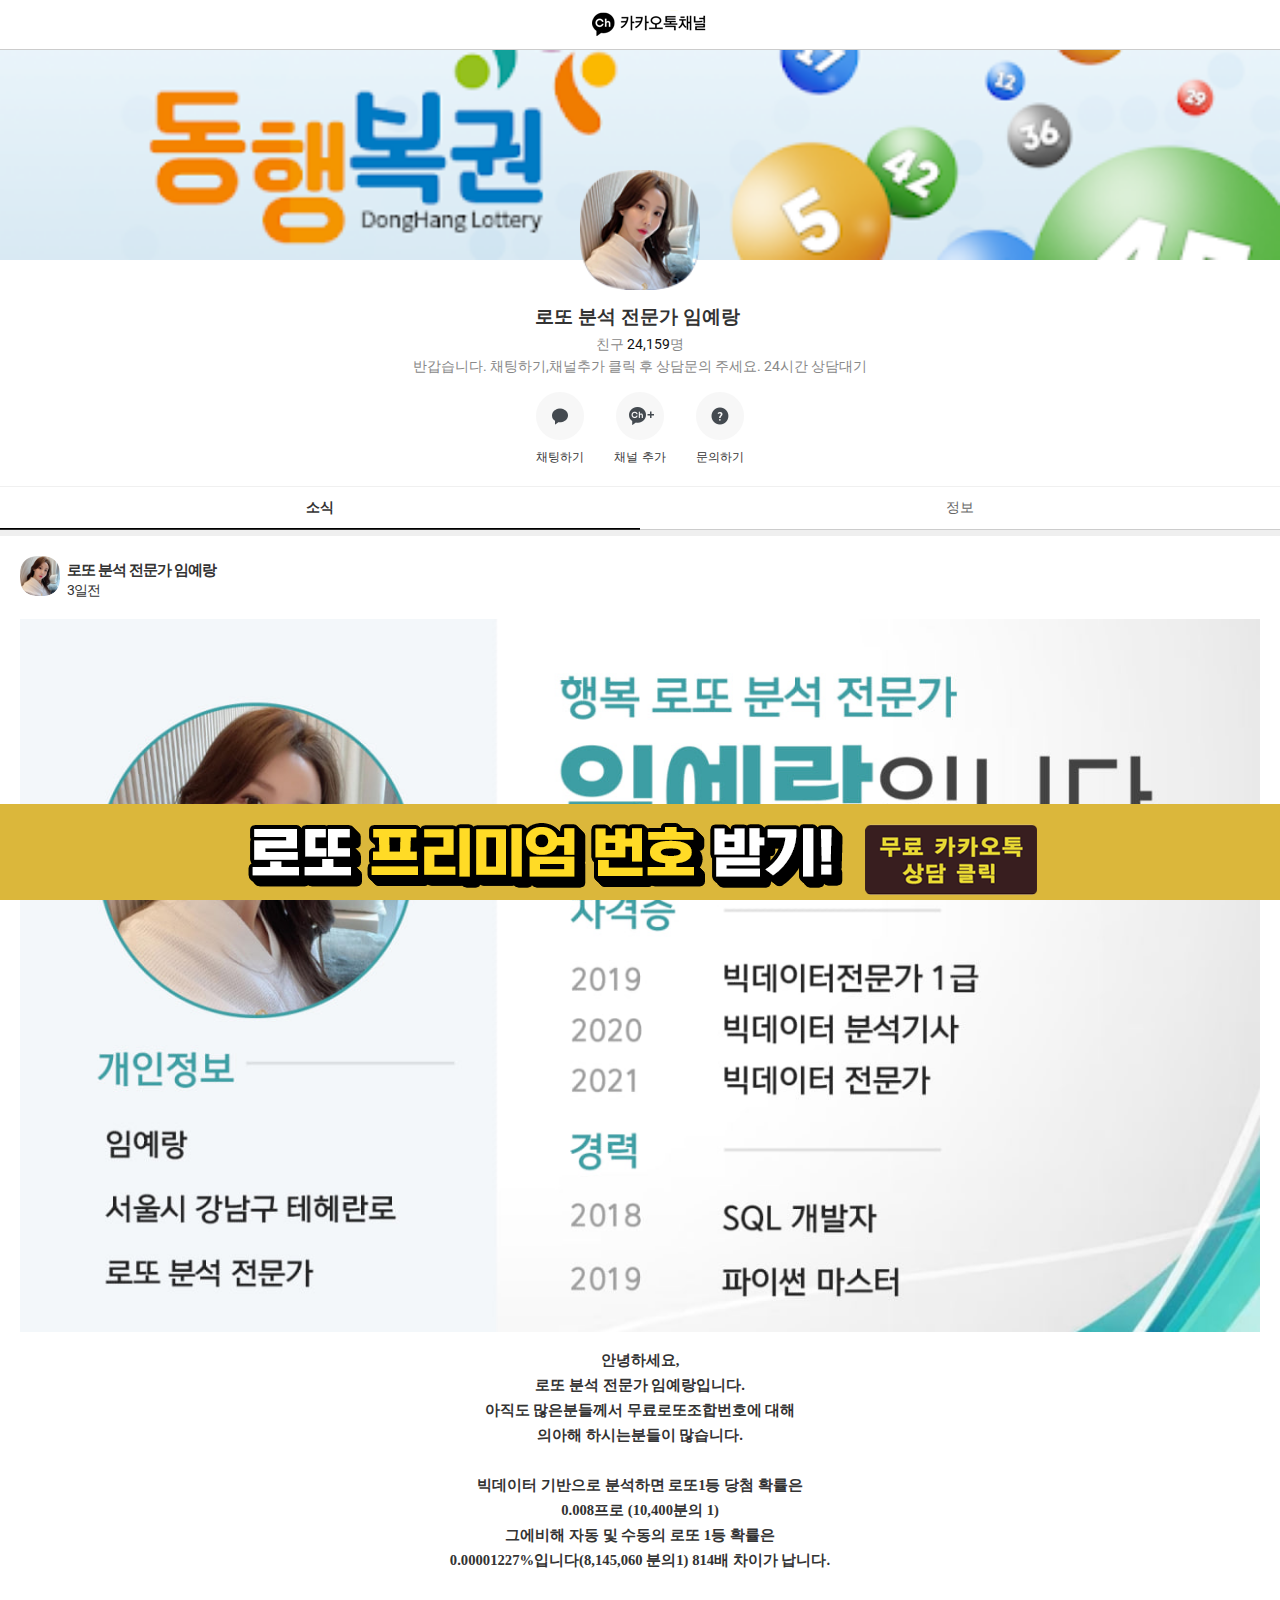
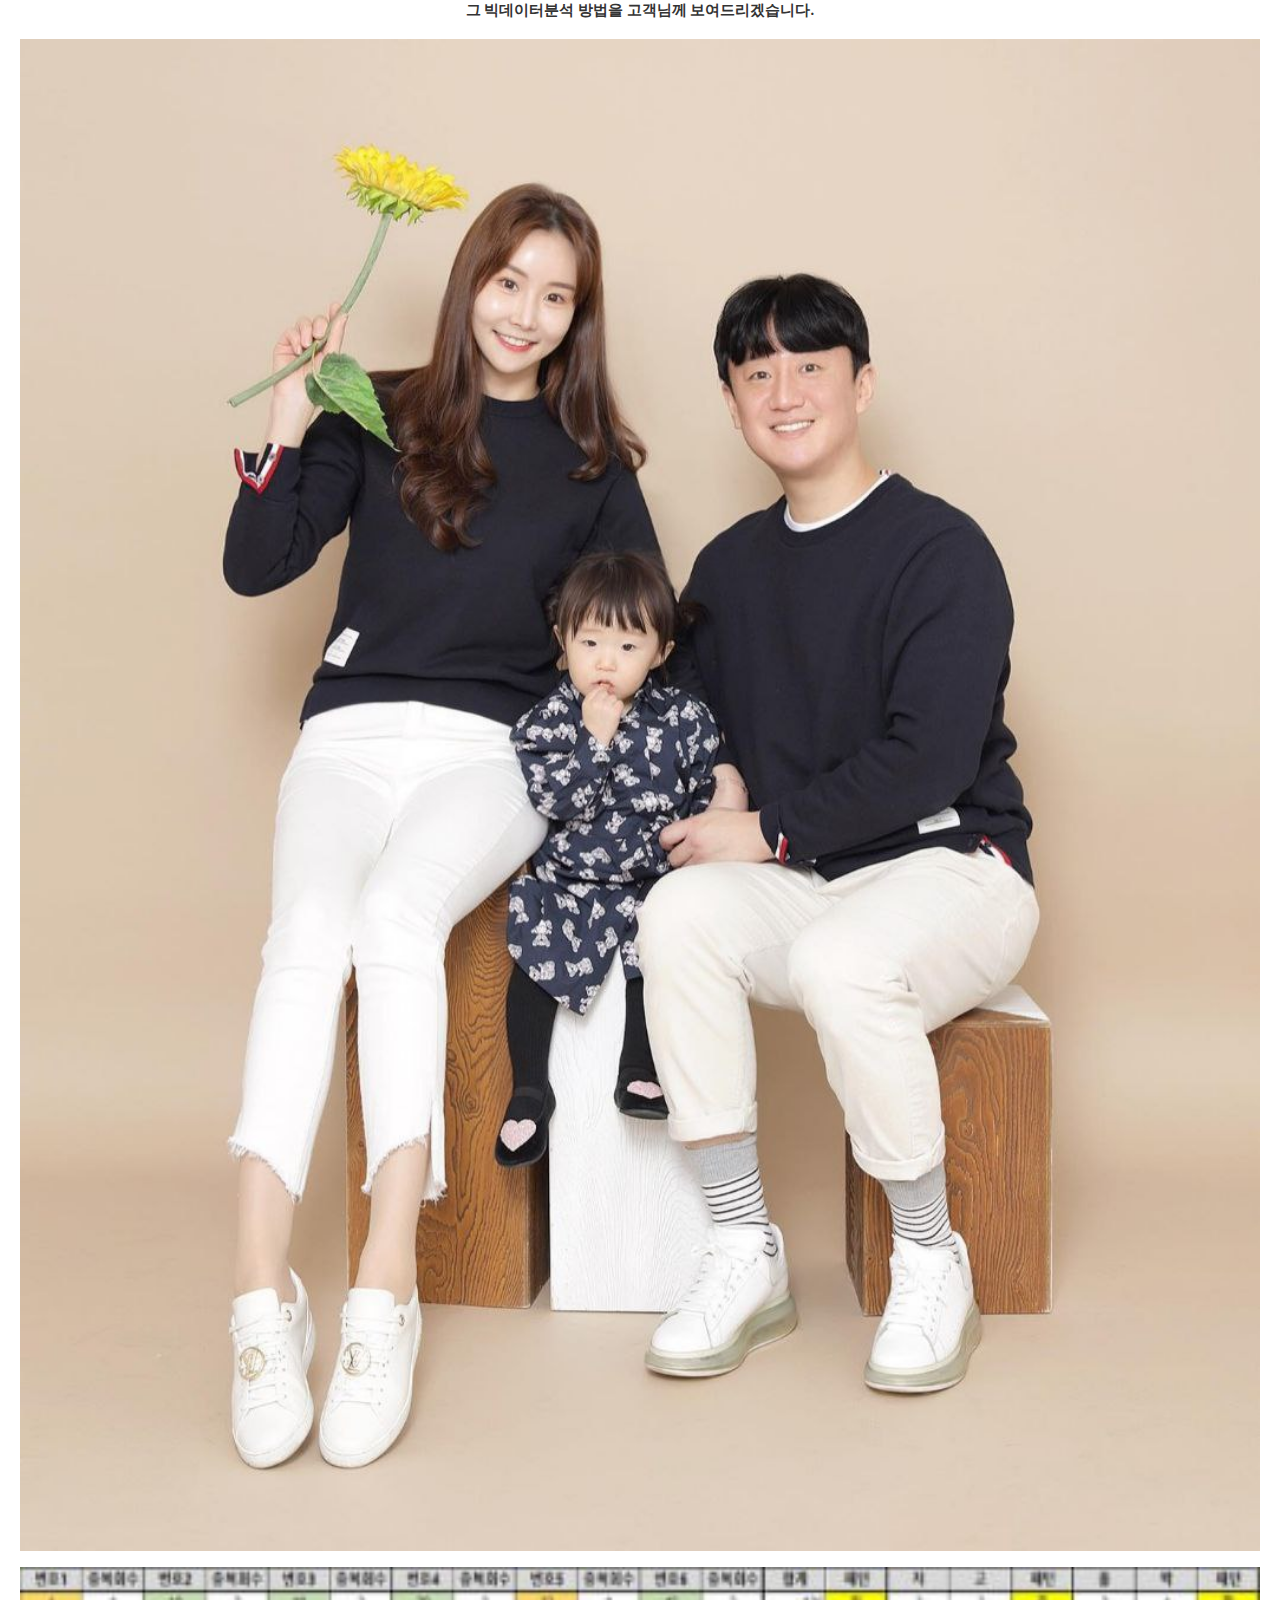
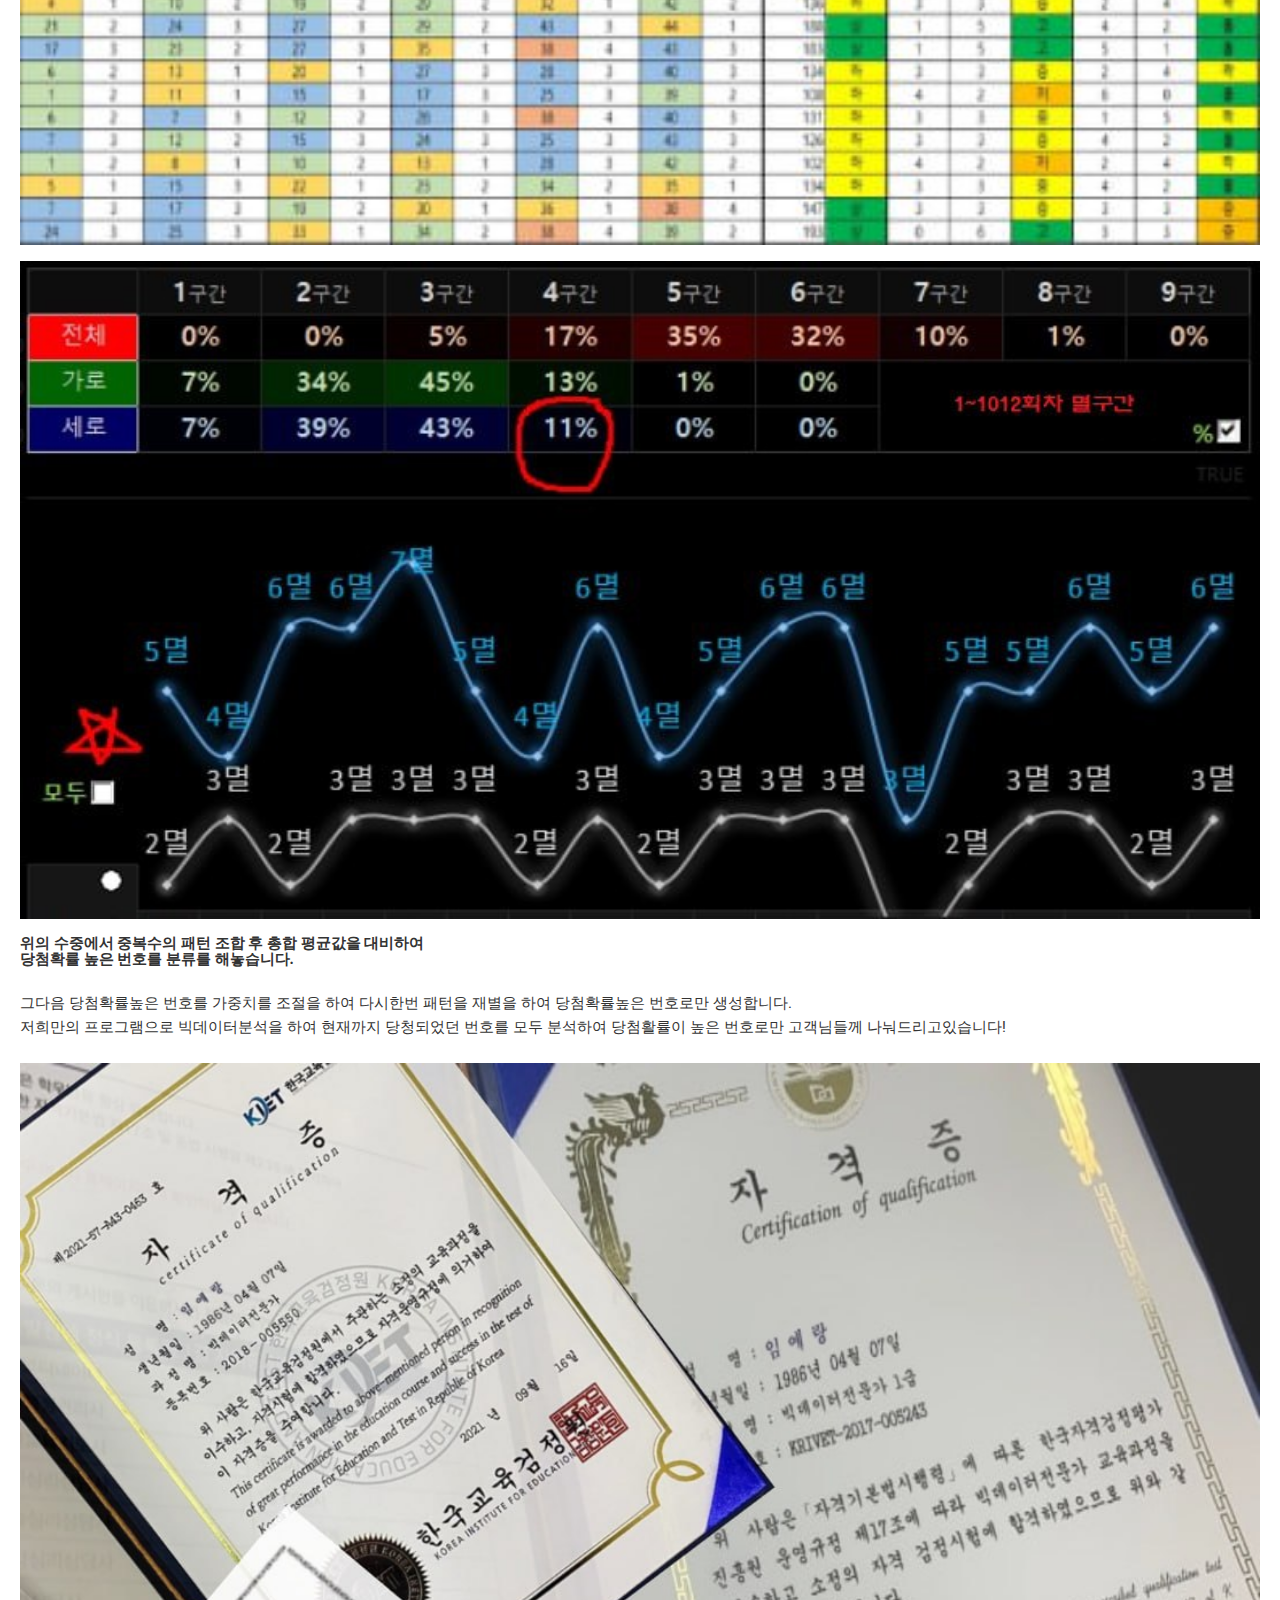
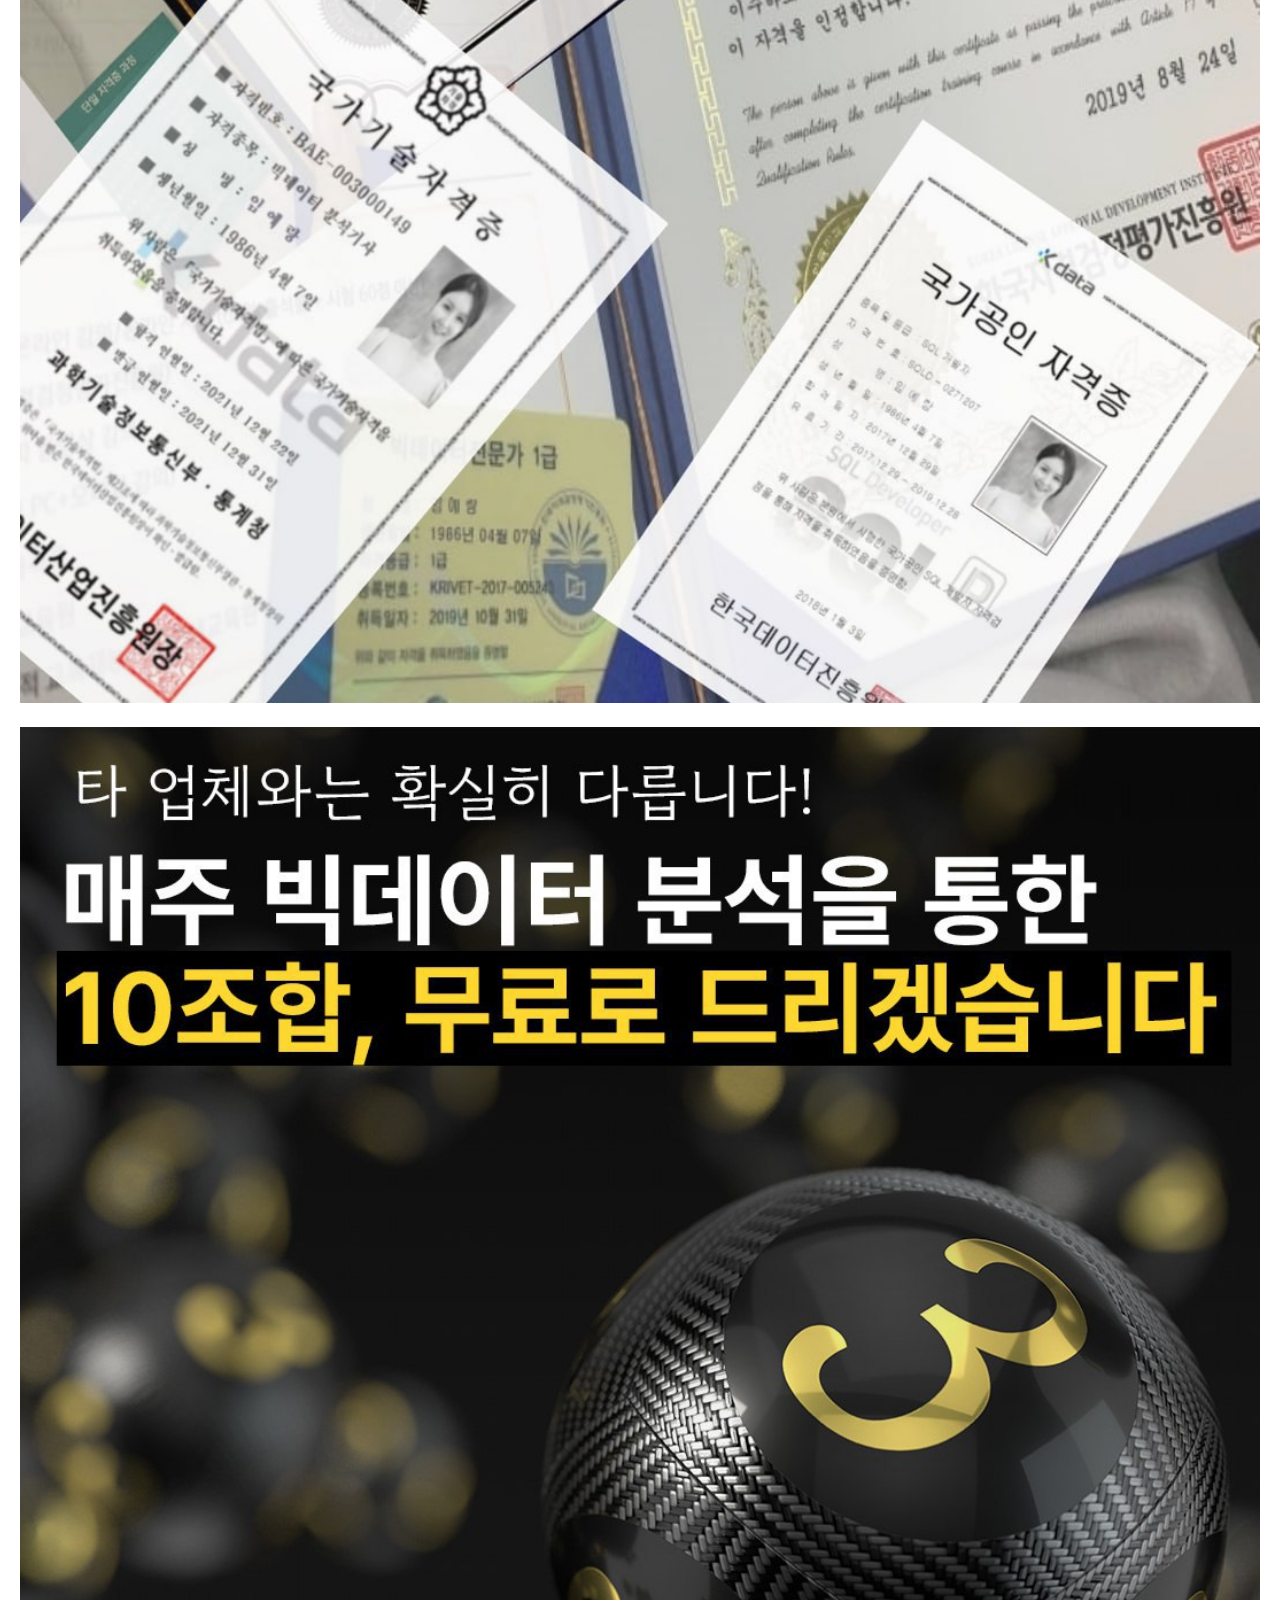
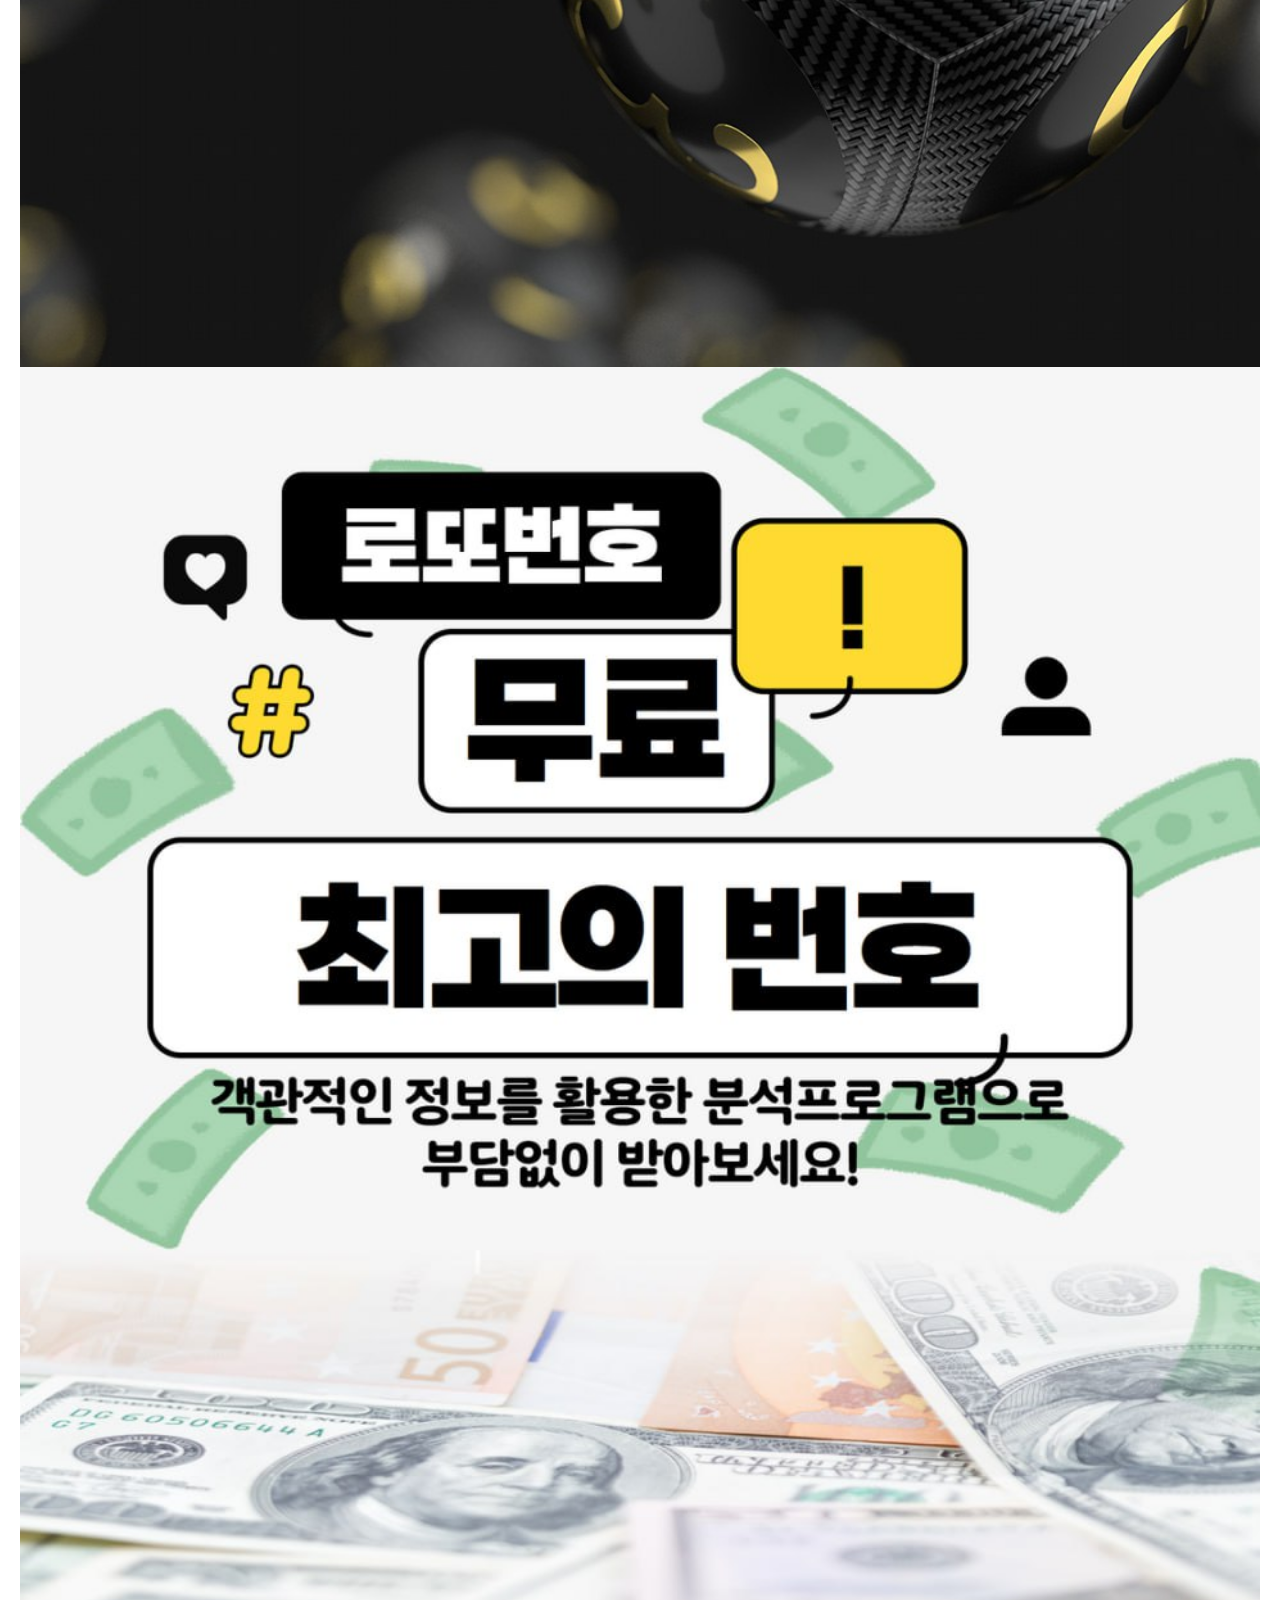
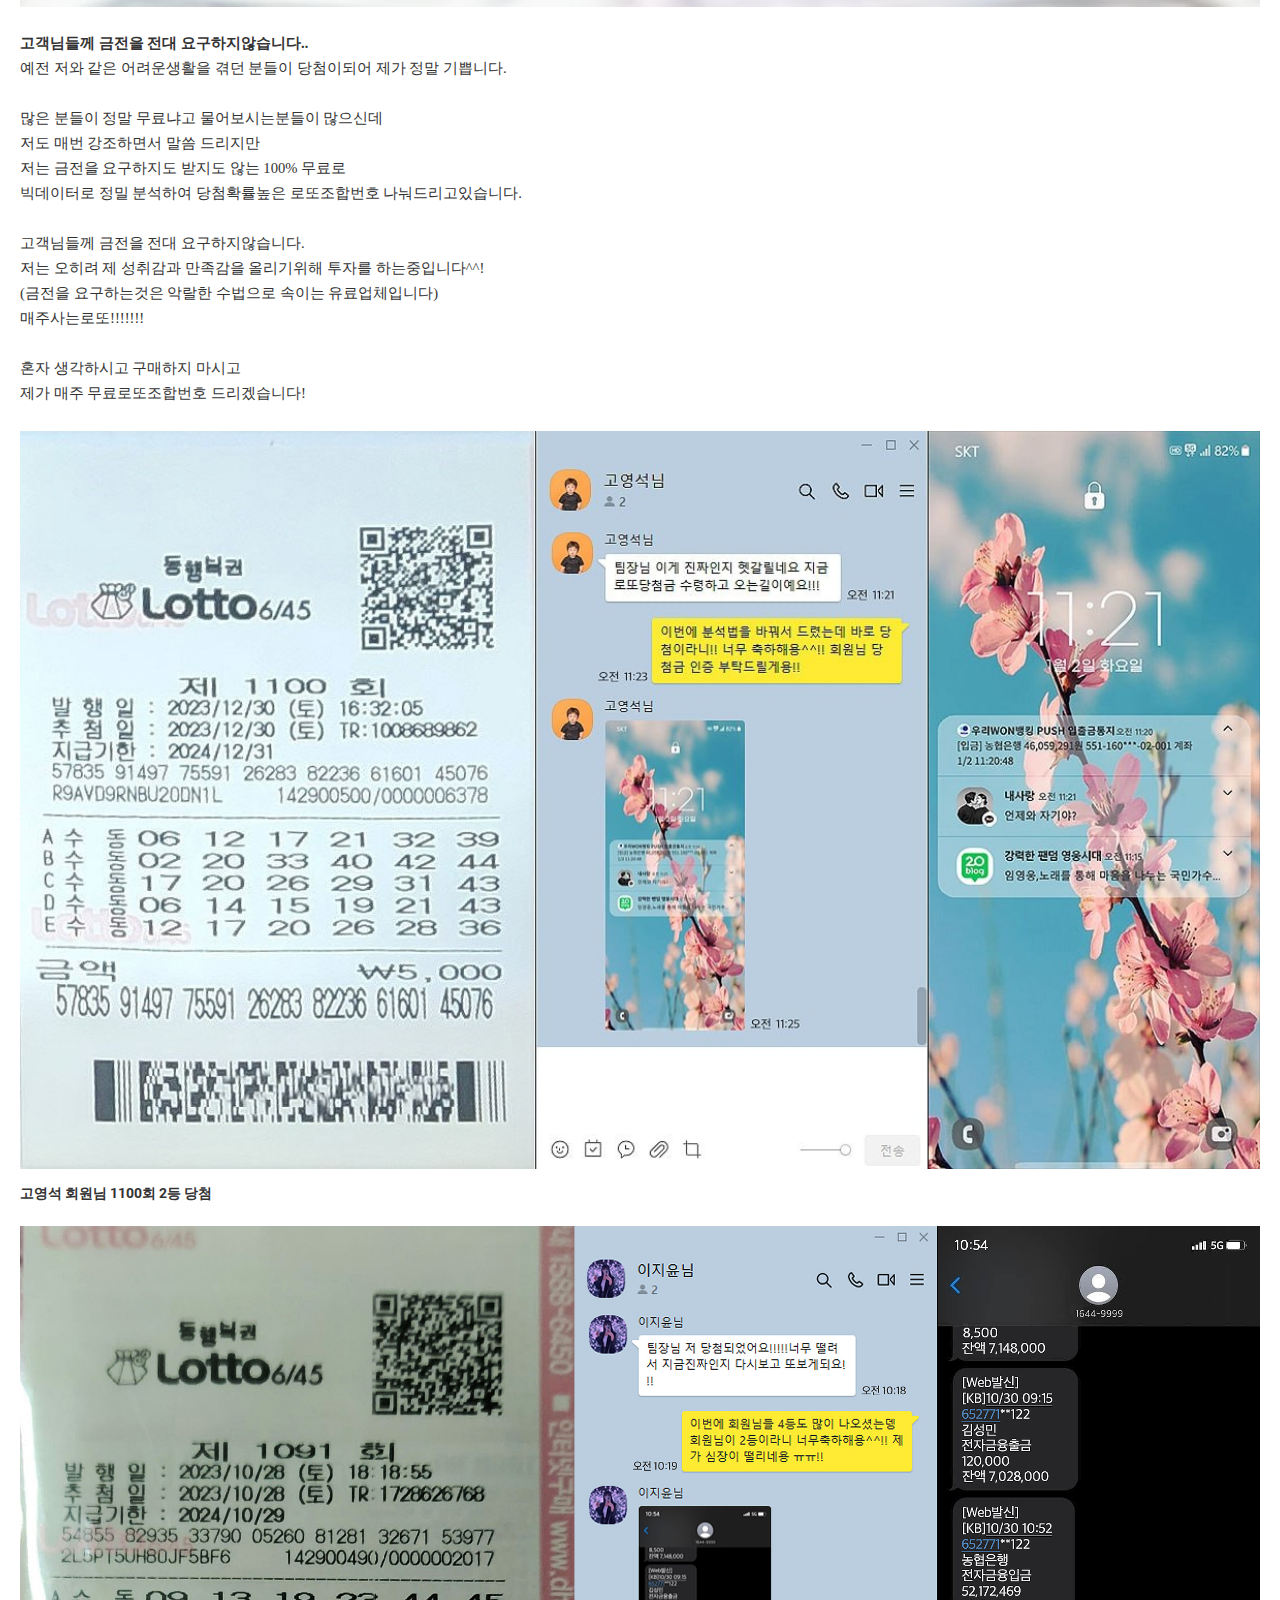
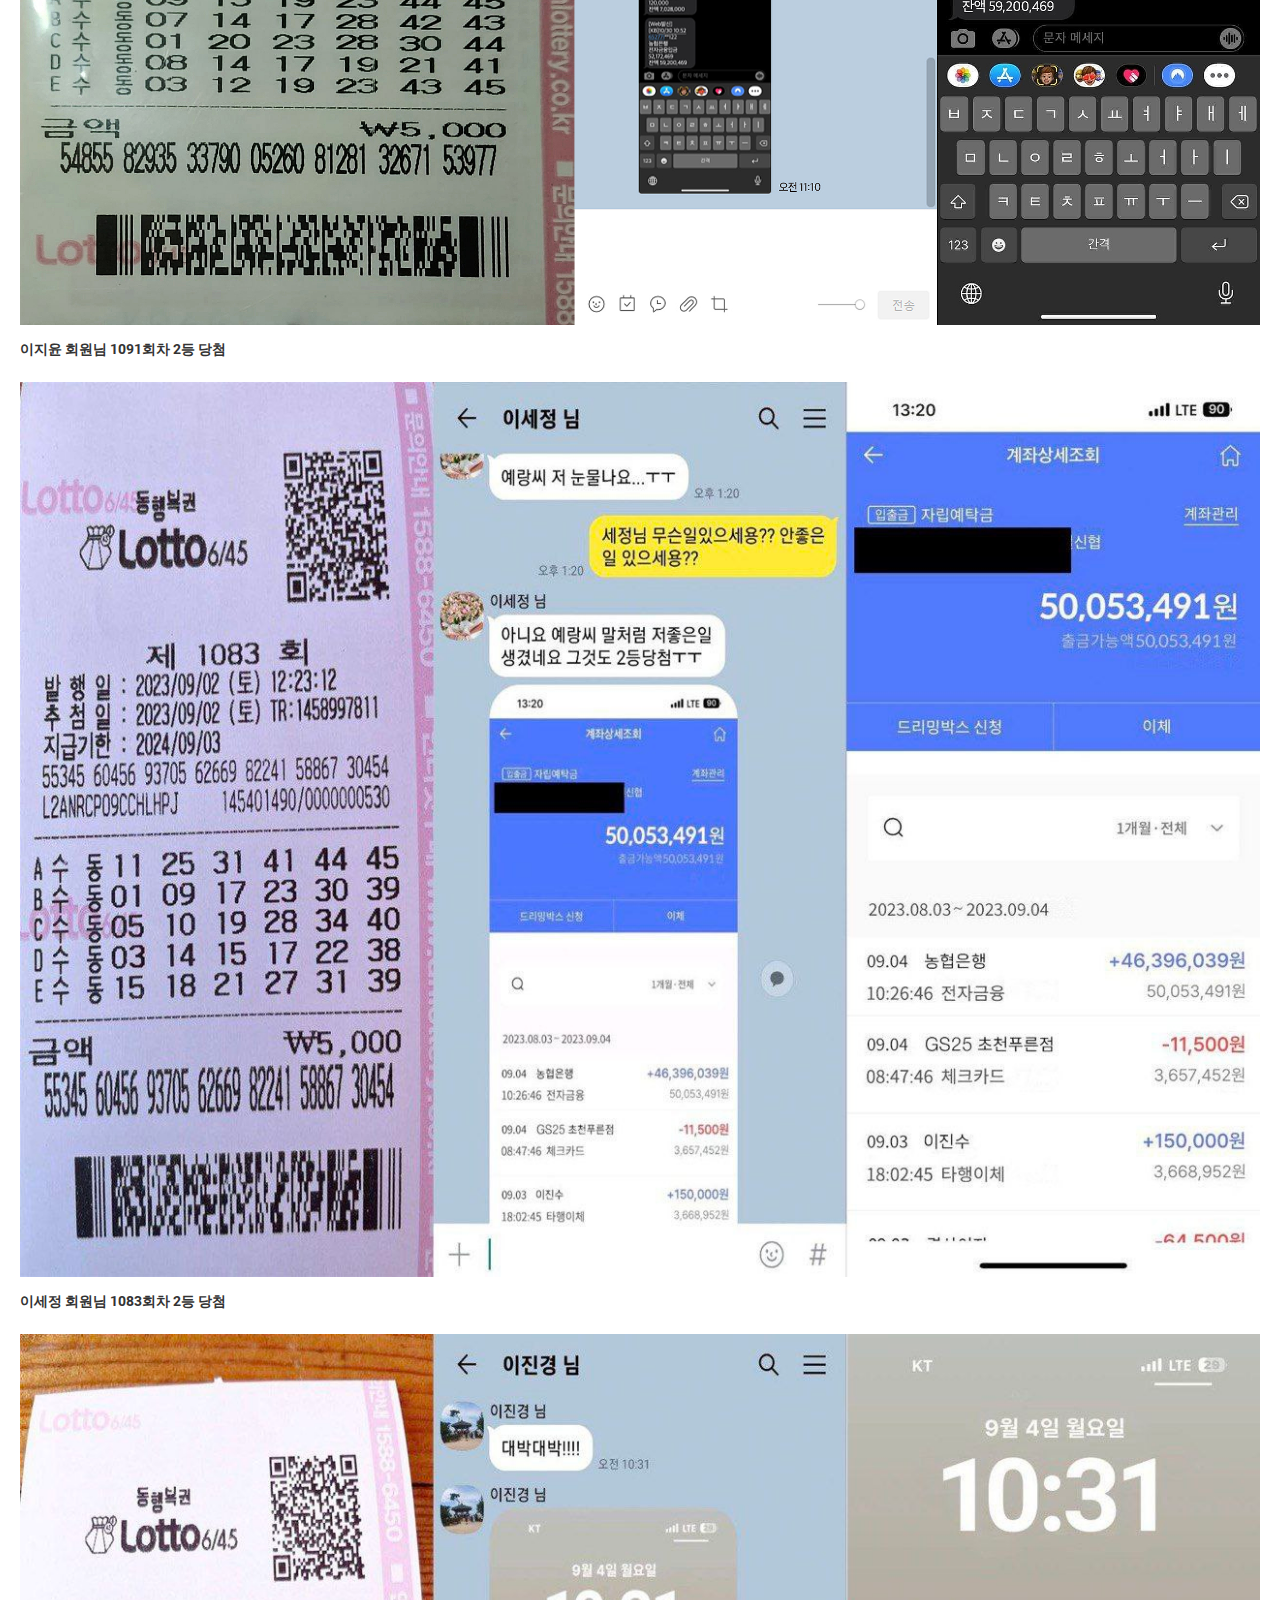
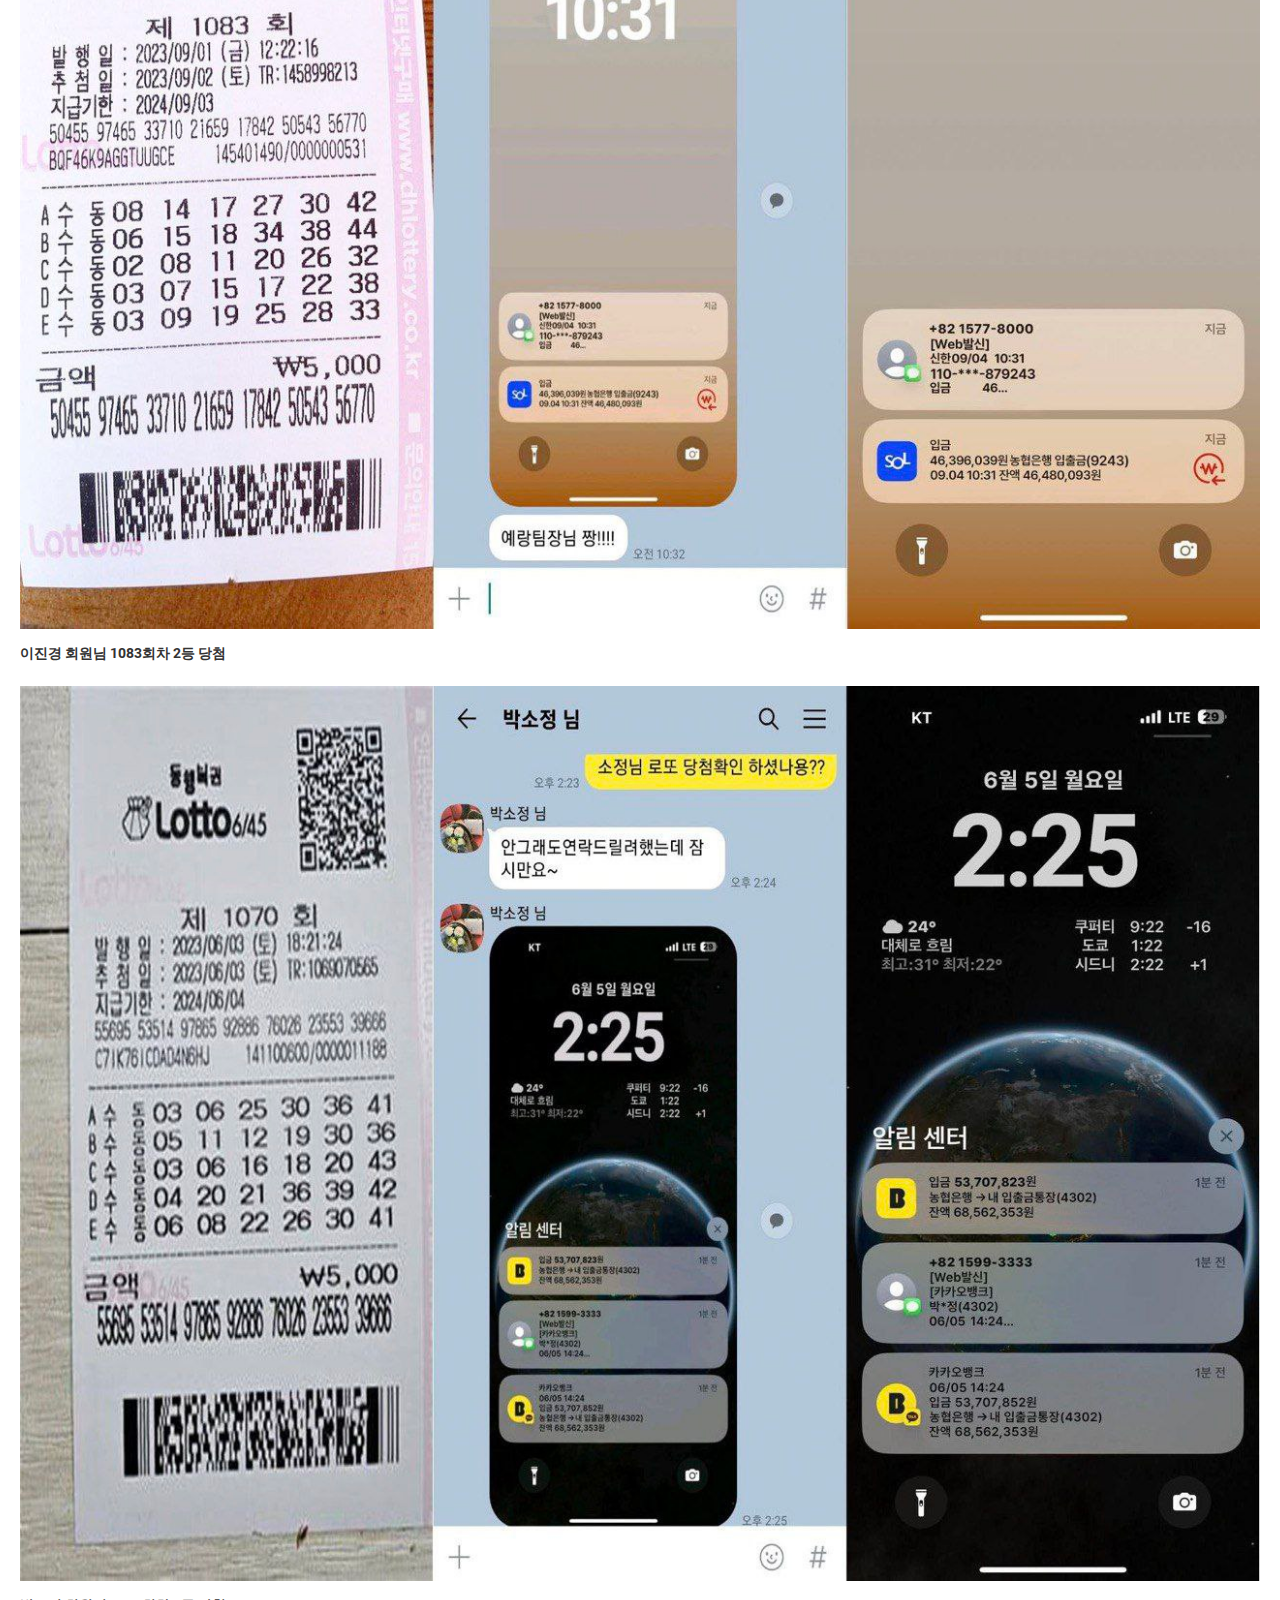
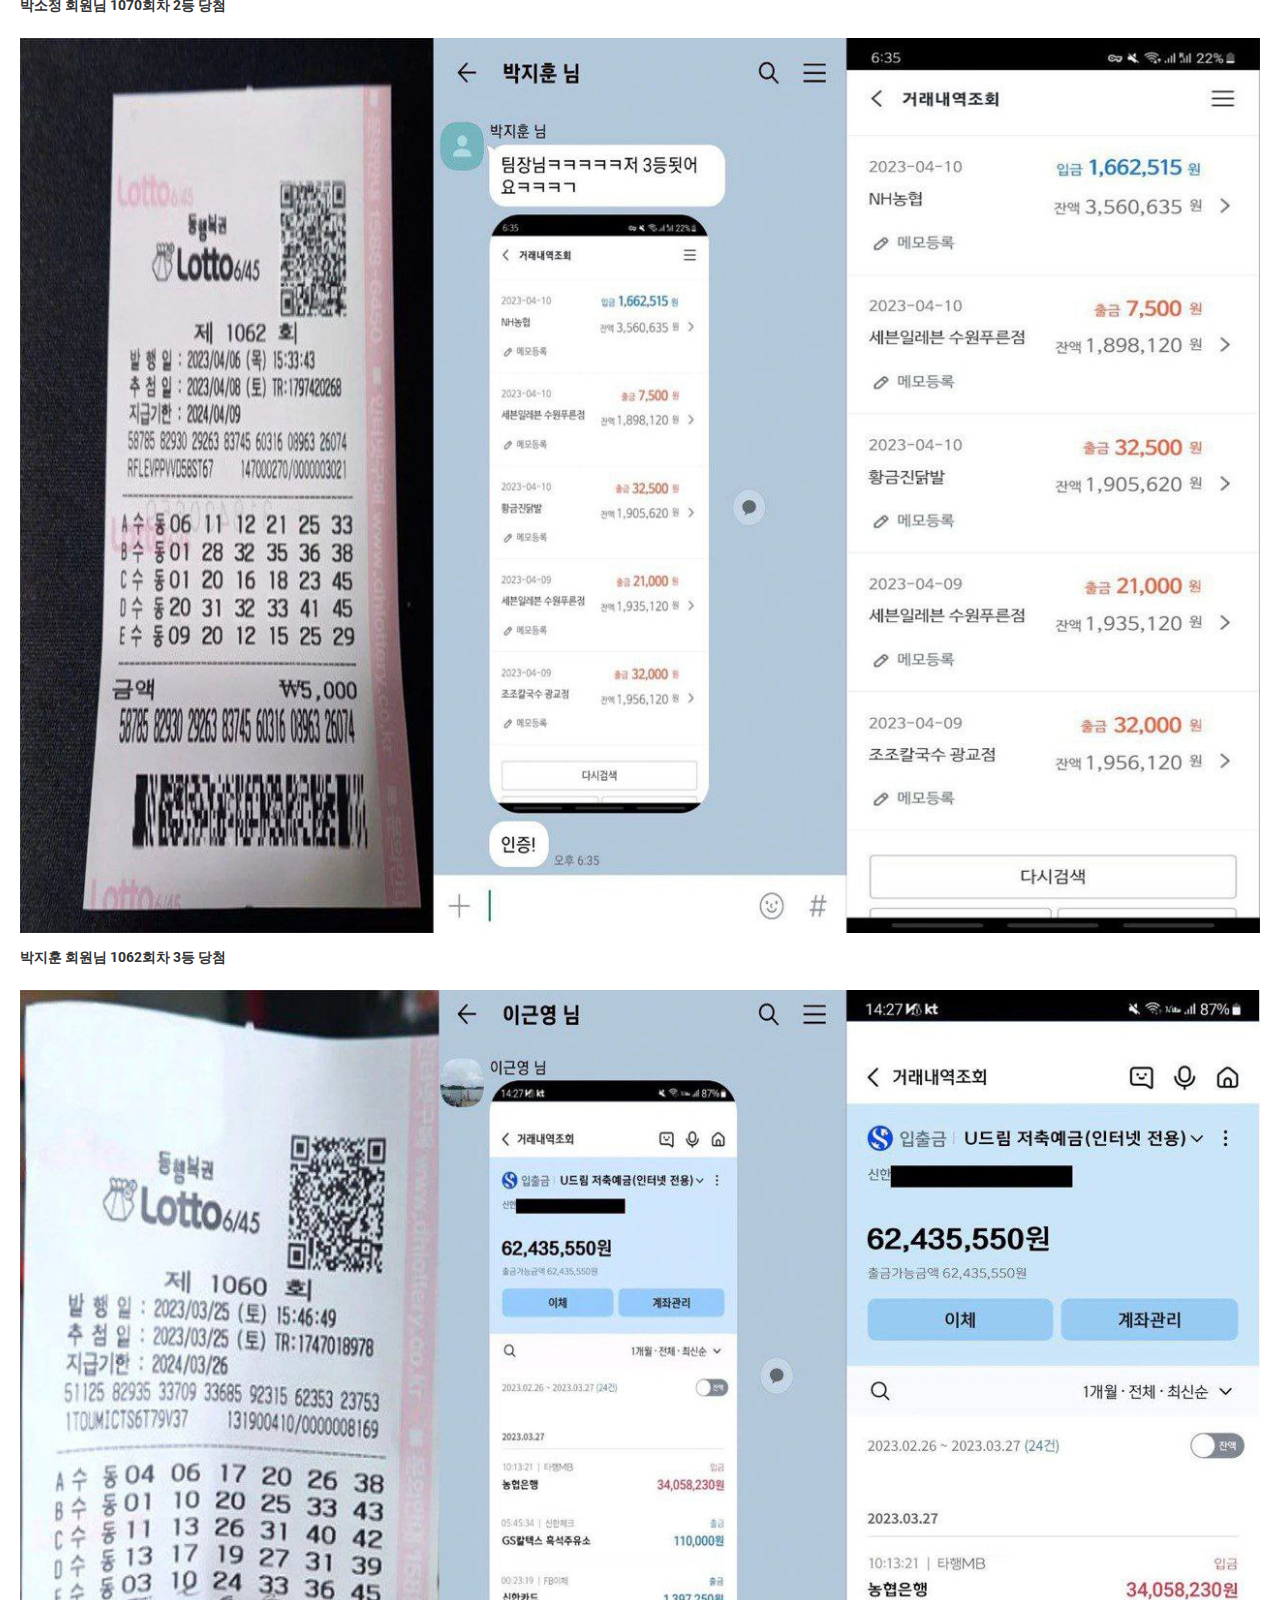
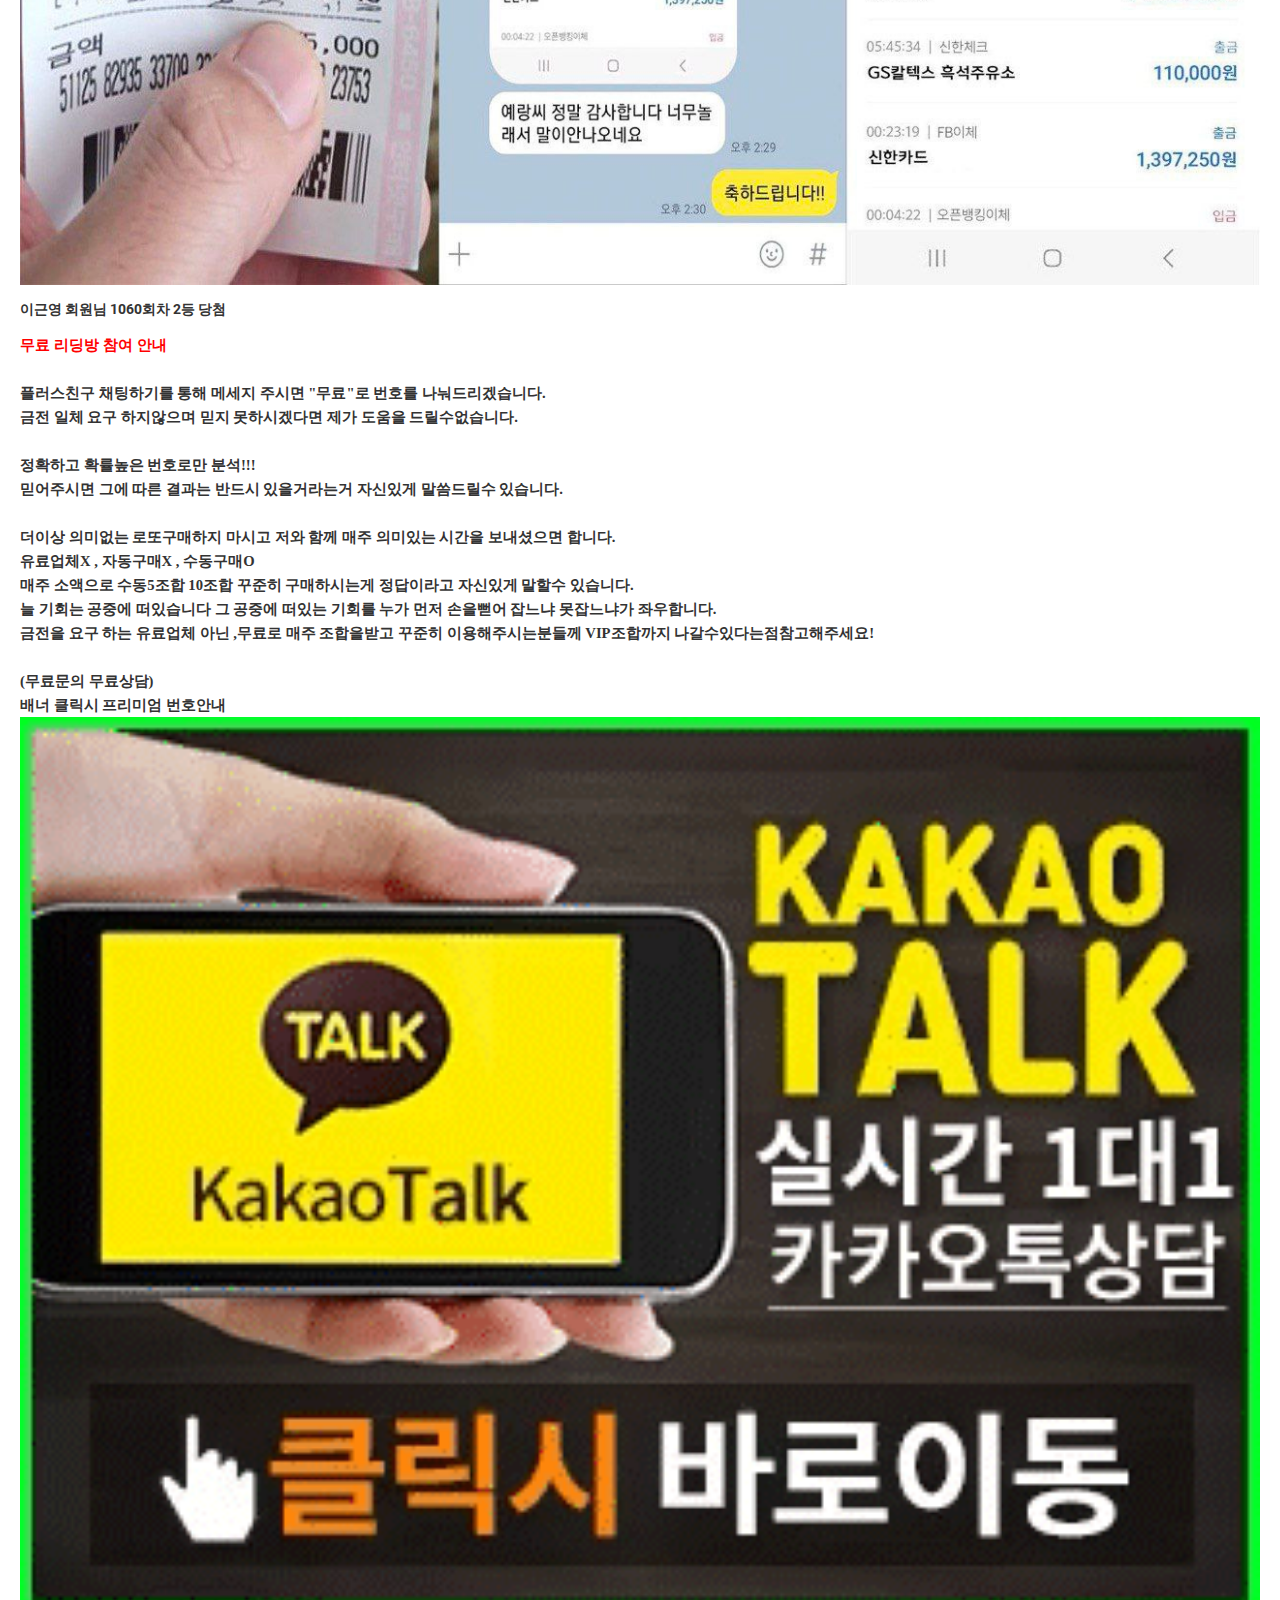
==== commit 063aff27: "Update index.html" ====
--- a/index.html
+++ b/index.html
@@ -293,6 +293,12 @@
 				<p class="desc_card" style="color:rgb(51,51,51);font-family:Roboto, sans-serif;font-size:14px;font-weight:400;line-height:24px;background-color:rgb(255,255,255);"><span style="font-family:'굴림', Gulim;"><span style="font-size:14.6667px;"></span></span></p><p class="desc_card" style="color:rgb(51,51,51);font-family:Roboto, sans-serif;font-size:14px;font-weight:400;line-height:24px;background-color:rgb(255,255,255);"><a href="      http://pf.kakao.com/_MtgPG/chat" style="font-size:14.6667px;font-family:'굴림', Gulim;"></a><span style="font-family:'굴림', Gulim;"><span style="font-size:14.6667px;"></span></span></p>
                 <p class="desc_card" style="color:rgb(51,51,51);font-family:Roboto, sans-serif;font-size:14px;font-weight:400;line-height:24px;background-color:rgb(255,255,255);"><span style="font-size:11pt;color:rgb(0,117,200);"><span style="font-weight:700;">
 
+  <p class="desc_card" style="color:rgb(51,51,51);font-family:Roboto, sans-serif;font-size:14px;font-weight:400;line-height:24px;background-color:rgb(255,255,255);">
+	  <span style="font-family:'굴림', Gulim;"><span style="font-size:14.6667px;"><br></span></span></p><p class="desc_card" style="color:rgb(51,51,51);font-family:Roboto, sans-serif;font-size:14px;font-weight:400;line-height:24px;background-color:rgb(255,255,255);">
+		  <a href="      http://pf.kakao.com/_MtgPG/chat" style="font-size:14.6667px;font-family:'굴림', Gulim;"><img src="data/editor/1100.jpg" title="b332111570631857797a6dc4b98f3f36_1638384894_0395.jpg" alt="b332111570631857797a6dc4b98f3f36_1638384894_0395.jpg"></a><span style="font-family:'굴림', Gulim;"><span style="font-size:14.6667px;"><br></span></span></p>
+                  <br><strong>고영석 회원님 1100회 2등 당첨</strong>
+				<p class
+			
                   <p class="desc_card" style="color:rgb(51,51,51);font-family:Roboto, sans-serif;font-size:14px;font-weight:400;line-height:24px;background-color:rgb(255,255,255);"><span style="font-family:'굴림', Gulim;"><span style="font-size:14.6667px;"><br></span></span></p><p class="desc_card" style="color:rgb(51,51,51);font-family:Roboto, sans-serif;font-size:14px;font-weight:400;line-height:24px;background-color:rgb(255,255,255);"><a href="      http://pf.kakao.com/_MtgPG/chat" style="font-size:14.6667px;font-family:'굴림', Gulim;"><img src="data/editor/555.jpg" title="b332111570631857797a6dc4b98f3f36_1638384894_0395.jpg" alt="b332111570631857797a6dc4b98f3f36_1638384894_0395.jpg"></a><span style="font-family:'굴림', Gulim;"><span style="font-size:14.6667px;"><br></span></span></p>
                   <br><strong>이지윤 회원님 1091회차 2등 당첨</strong>
 				<p class="desc_card" style="color:rgb(51,51,51);font-family:Roboto, sans-serif;font-size:14px;font-weight:400;line-height:24px;background-color:rgb(255,255,255);"><span style="font-size:11pt;color:rgb(0,117,200);"><span style="font-weight:700;">
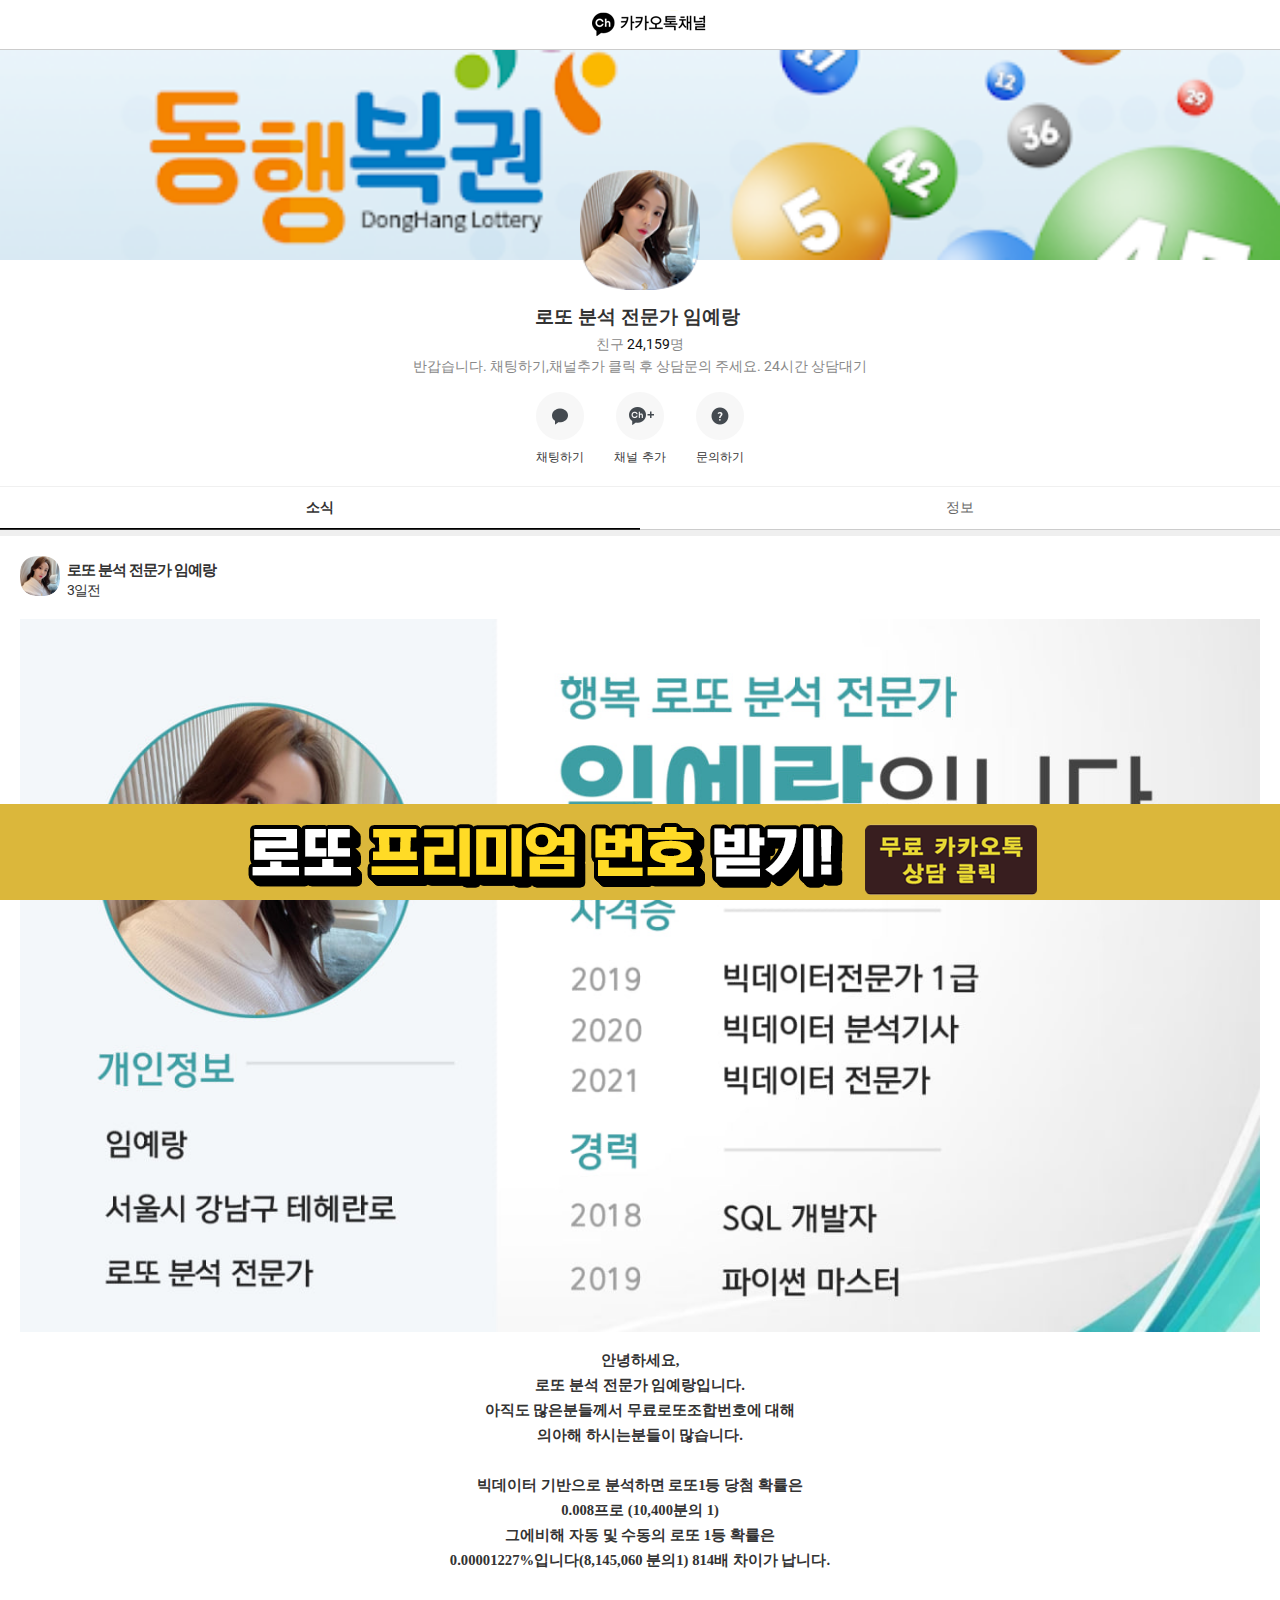
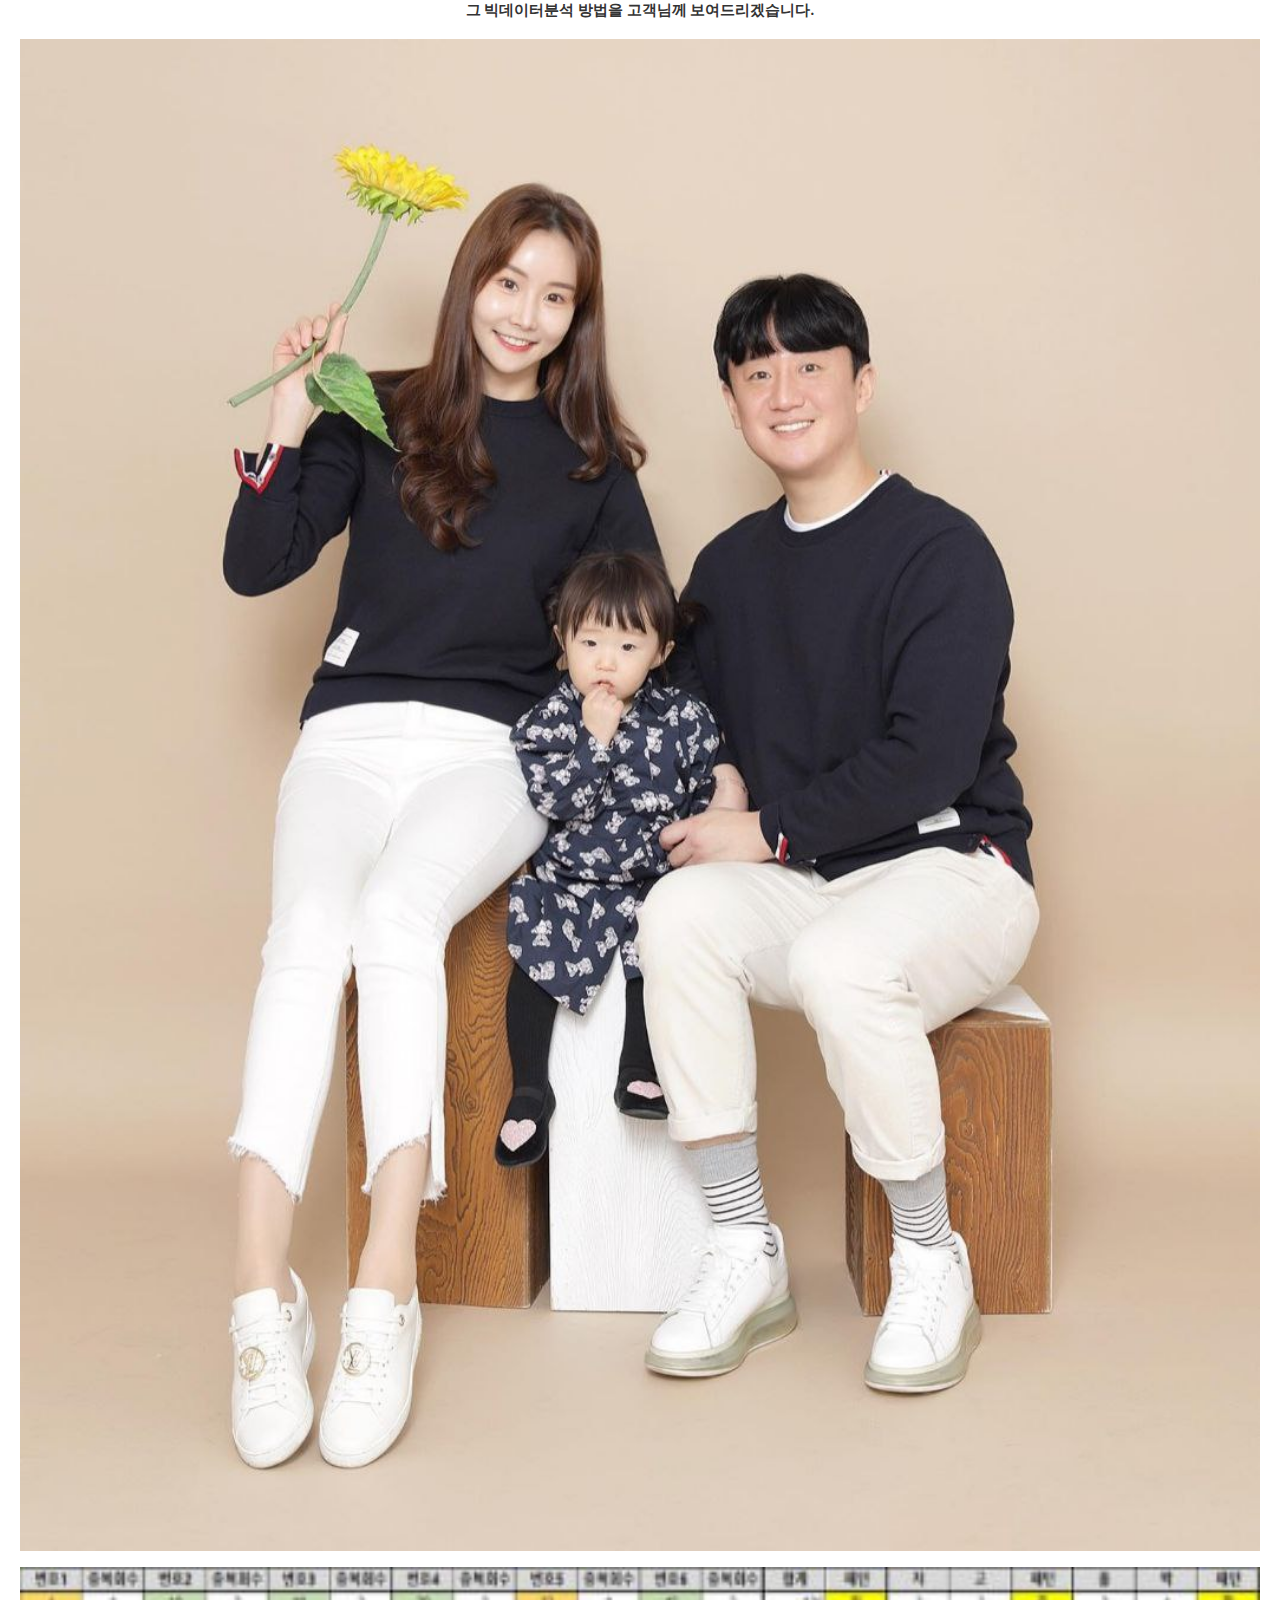
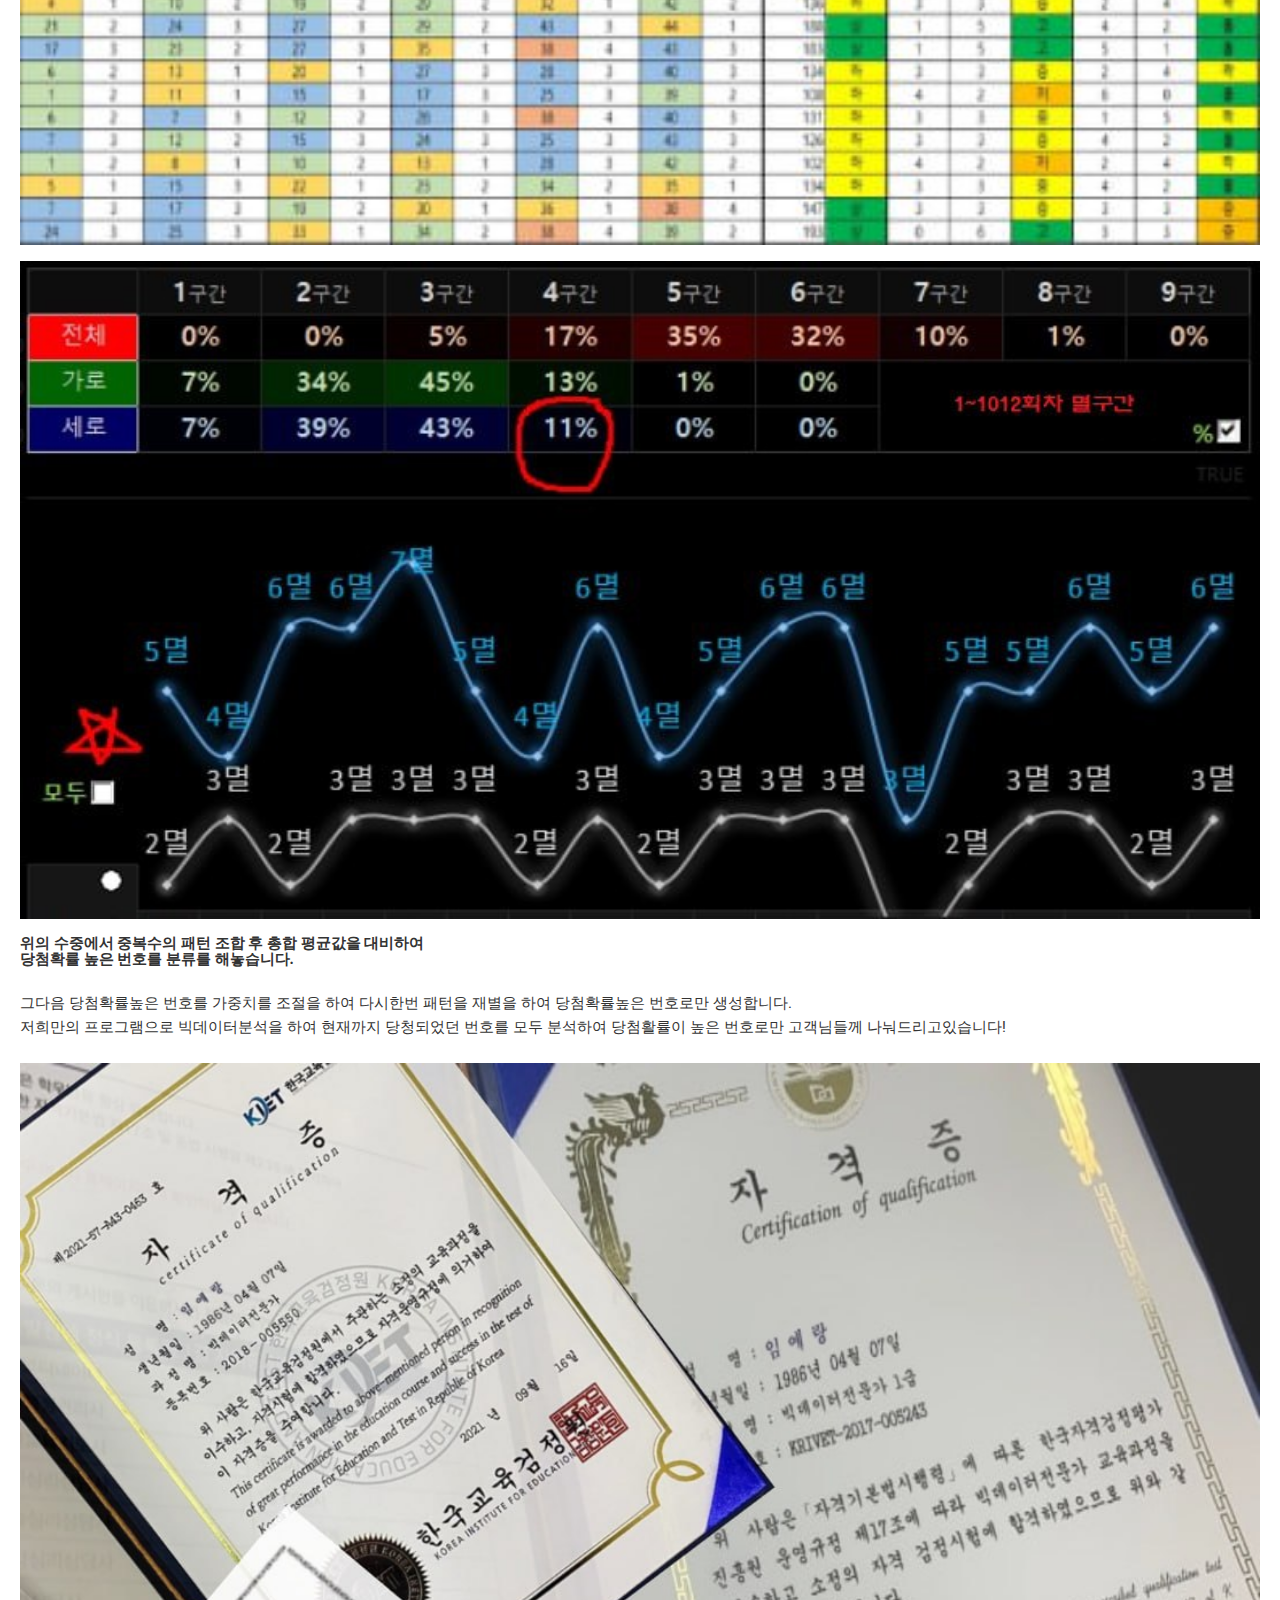
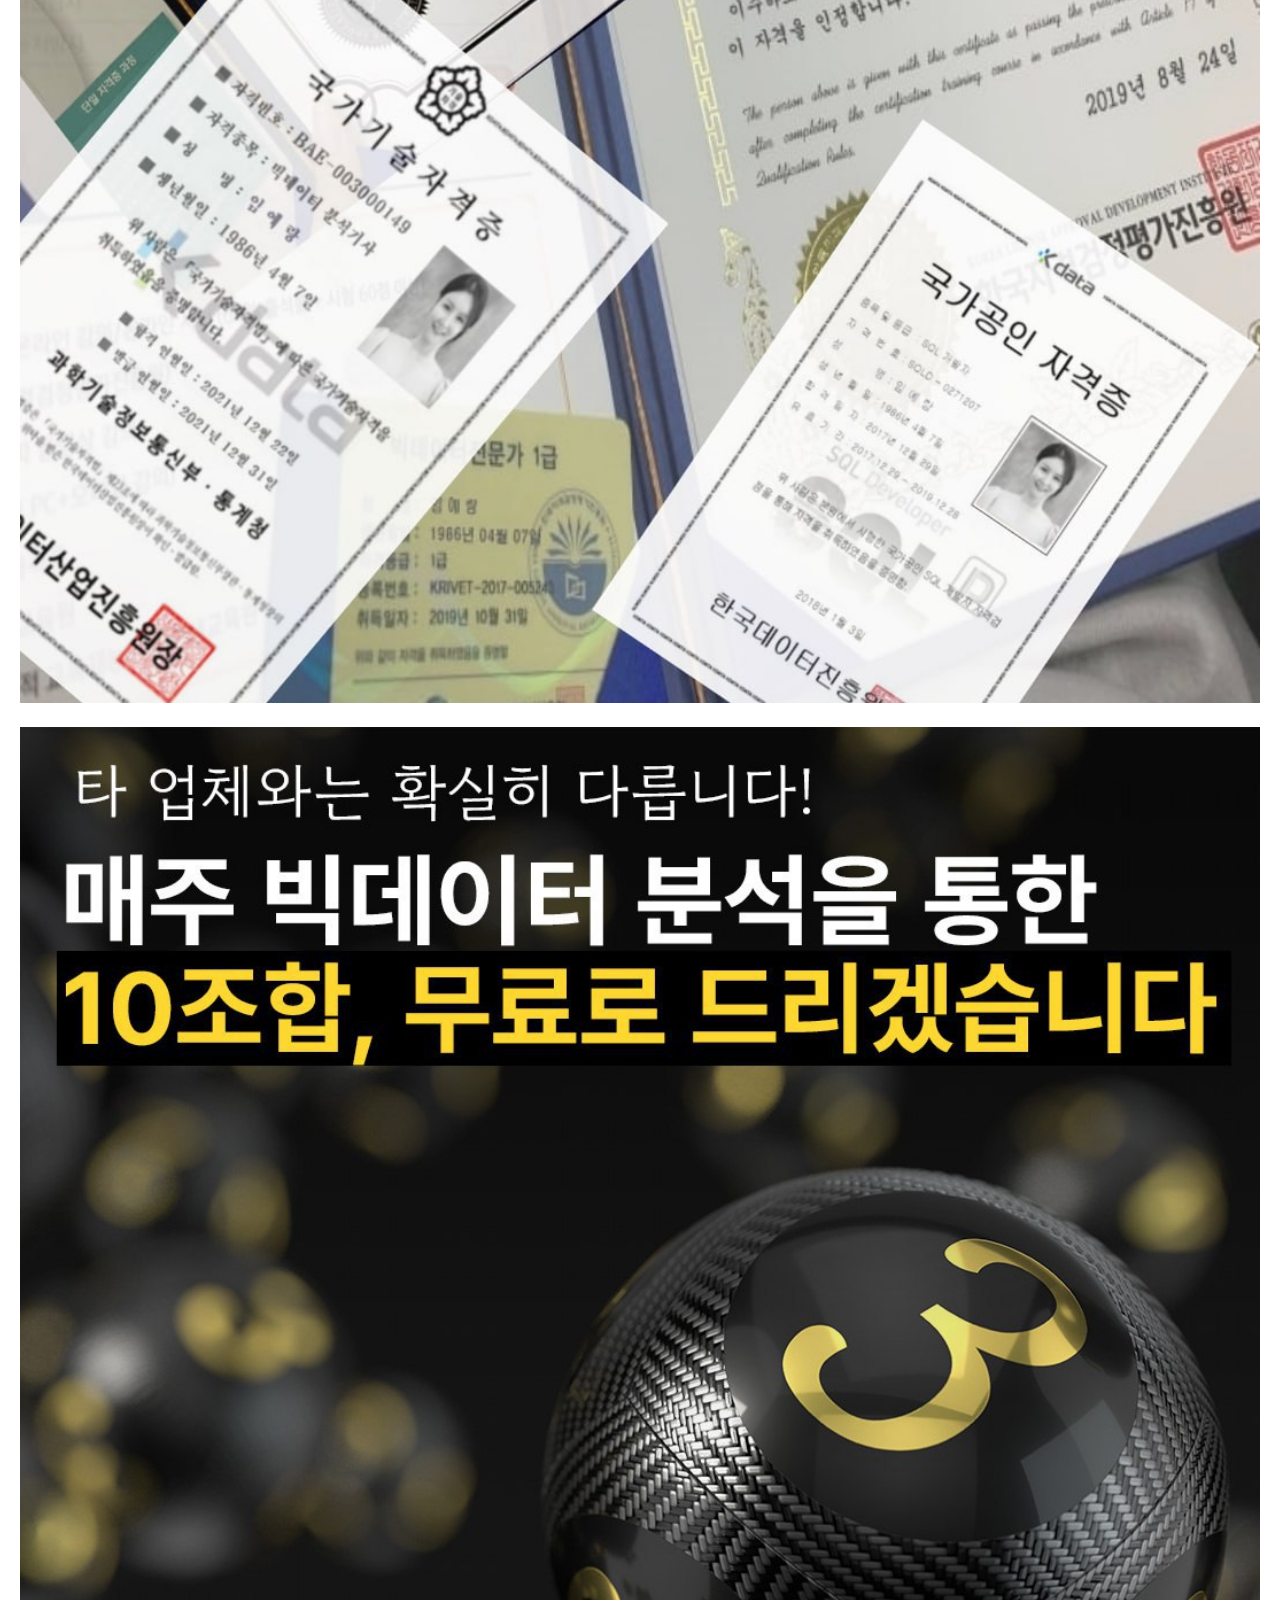
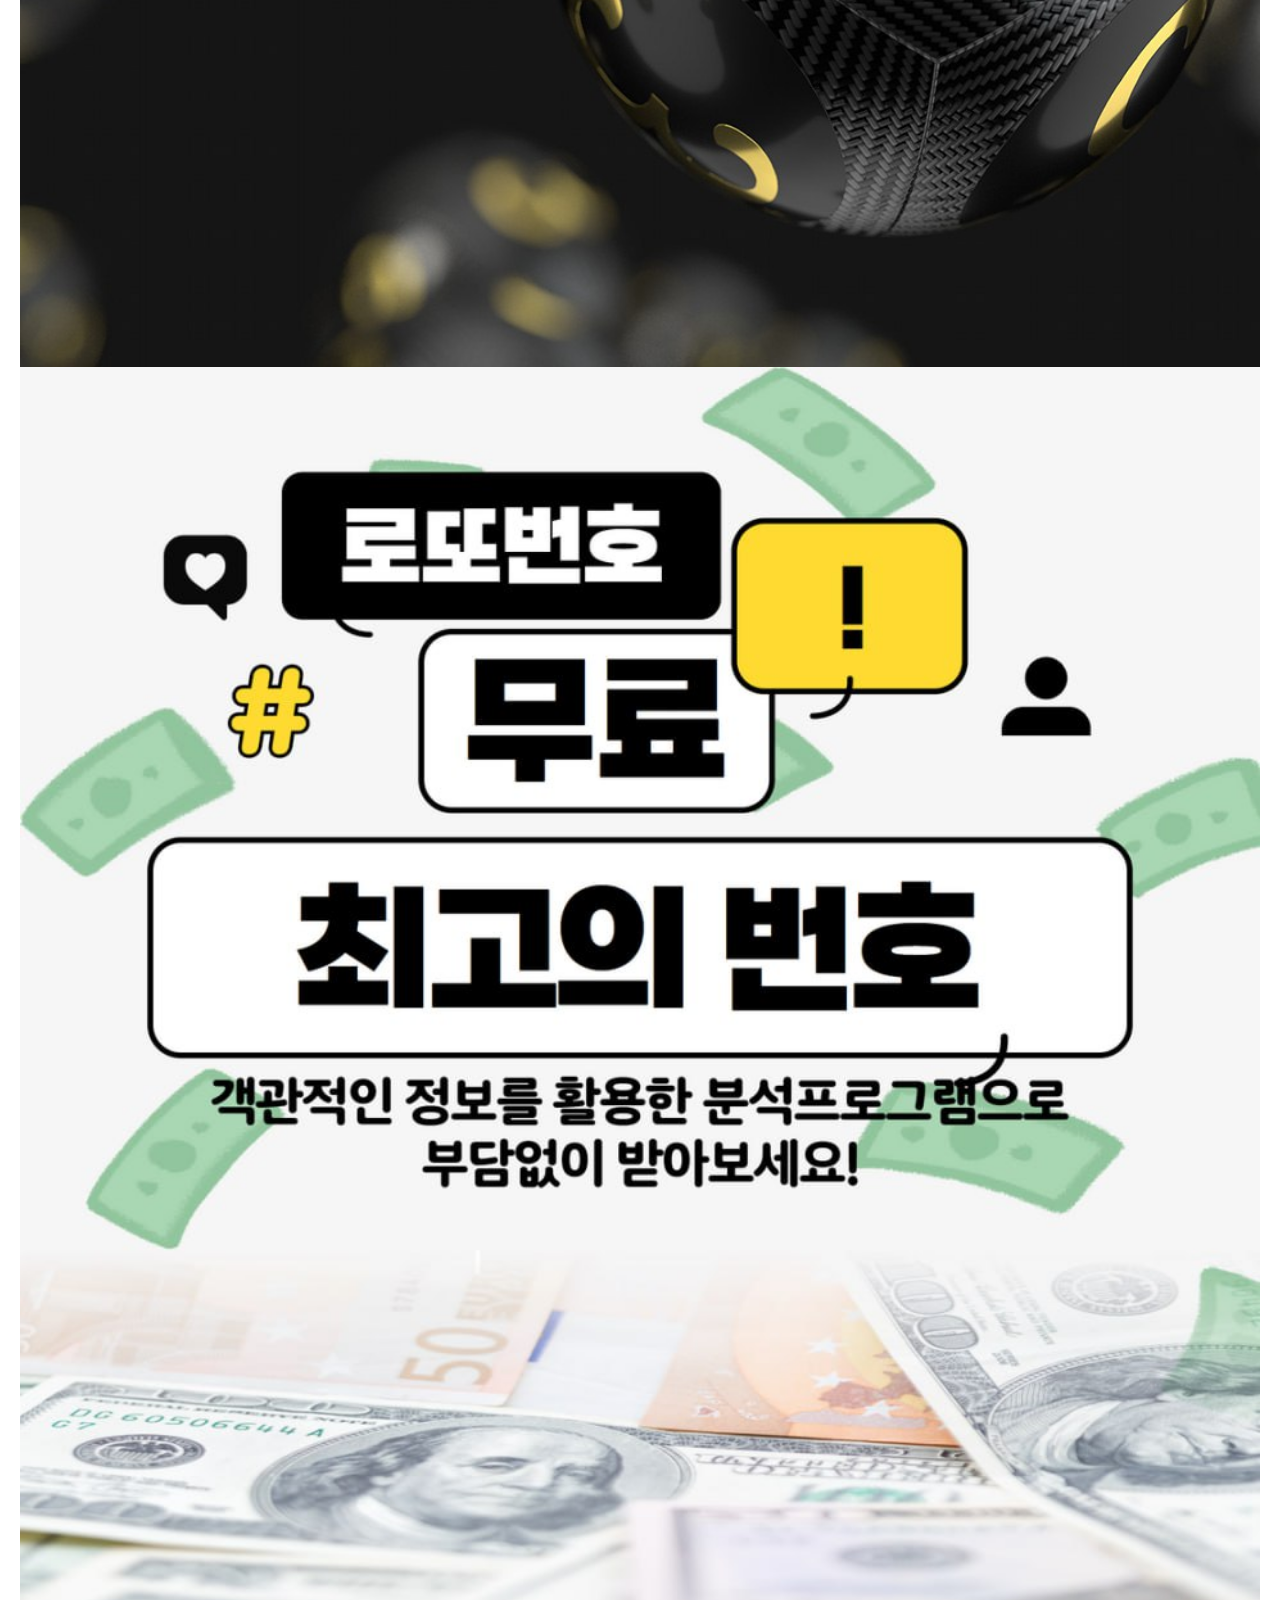
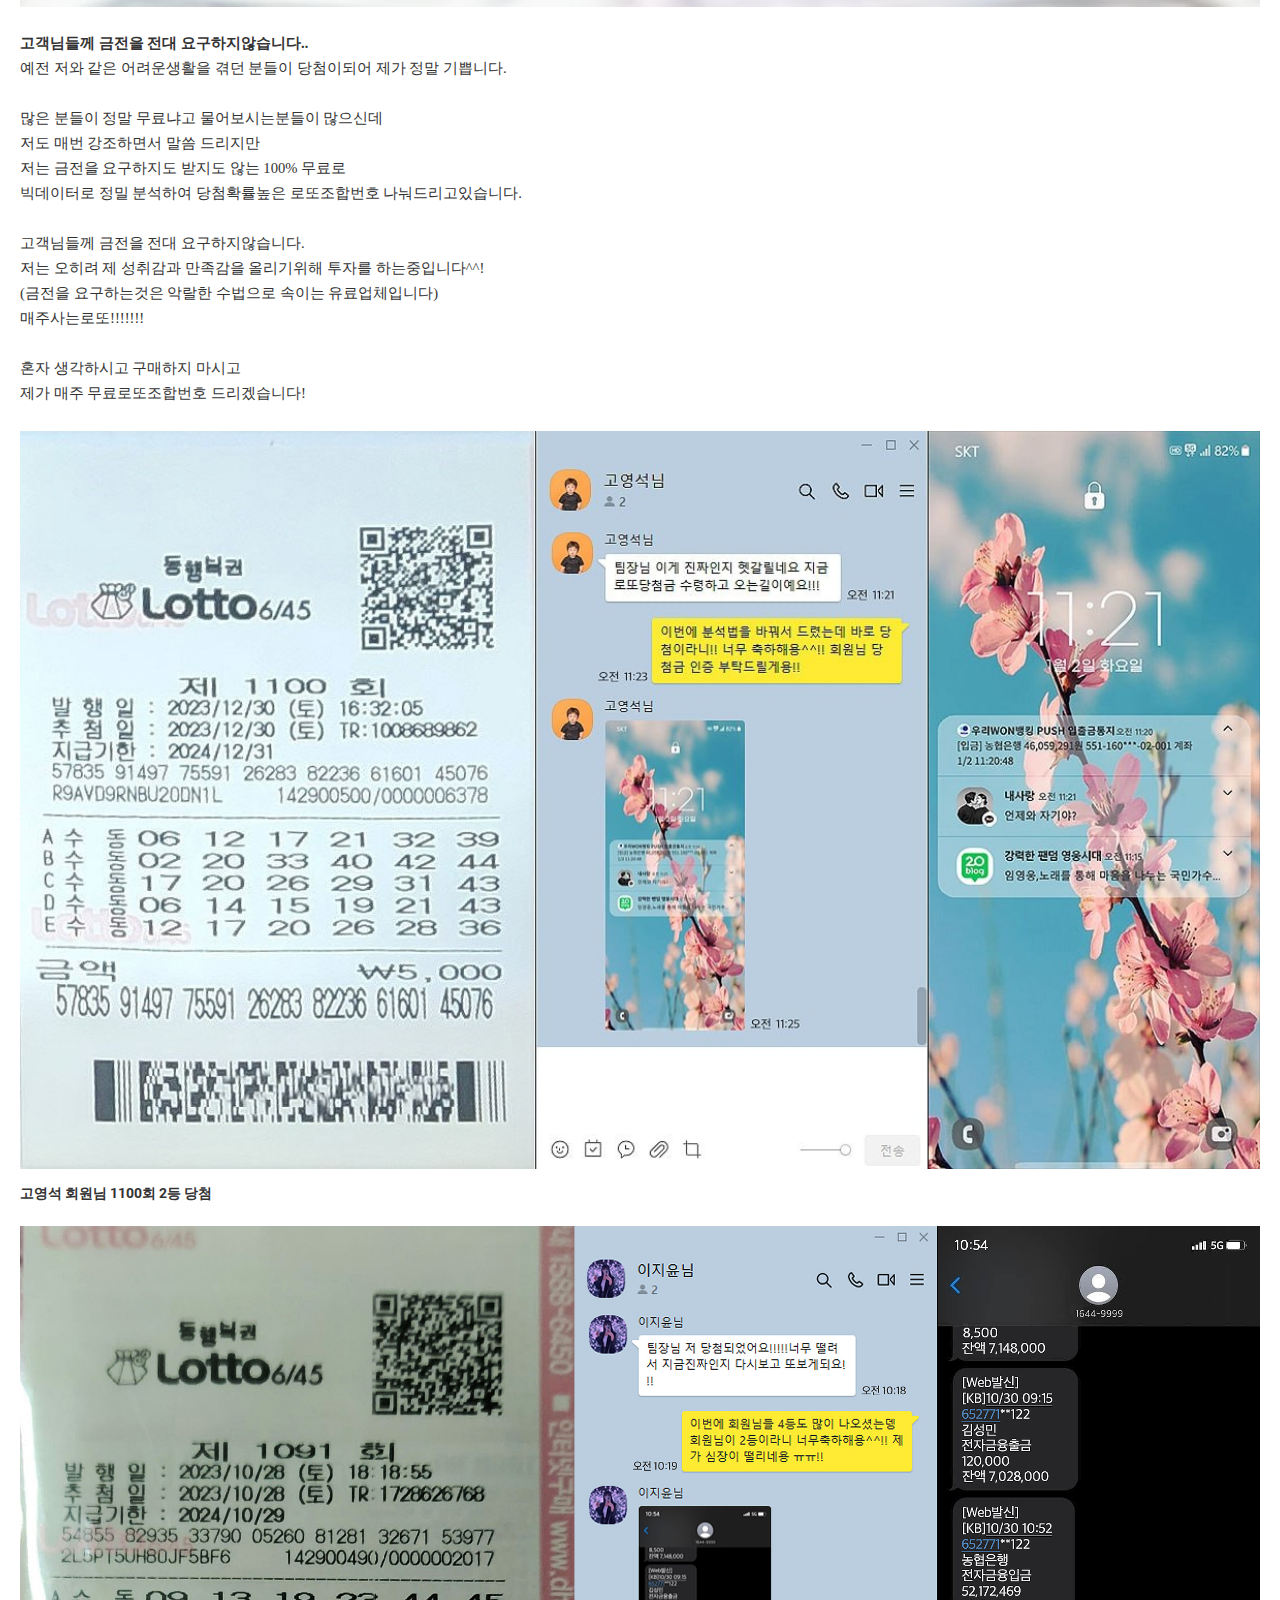
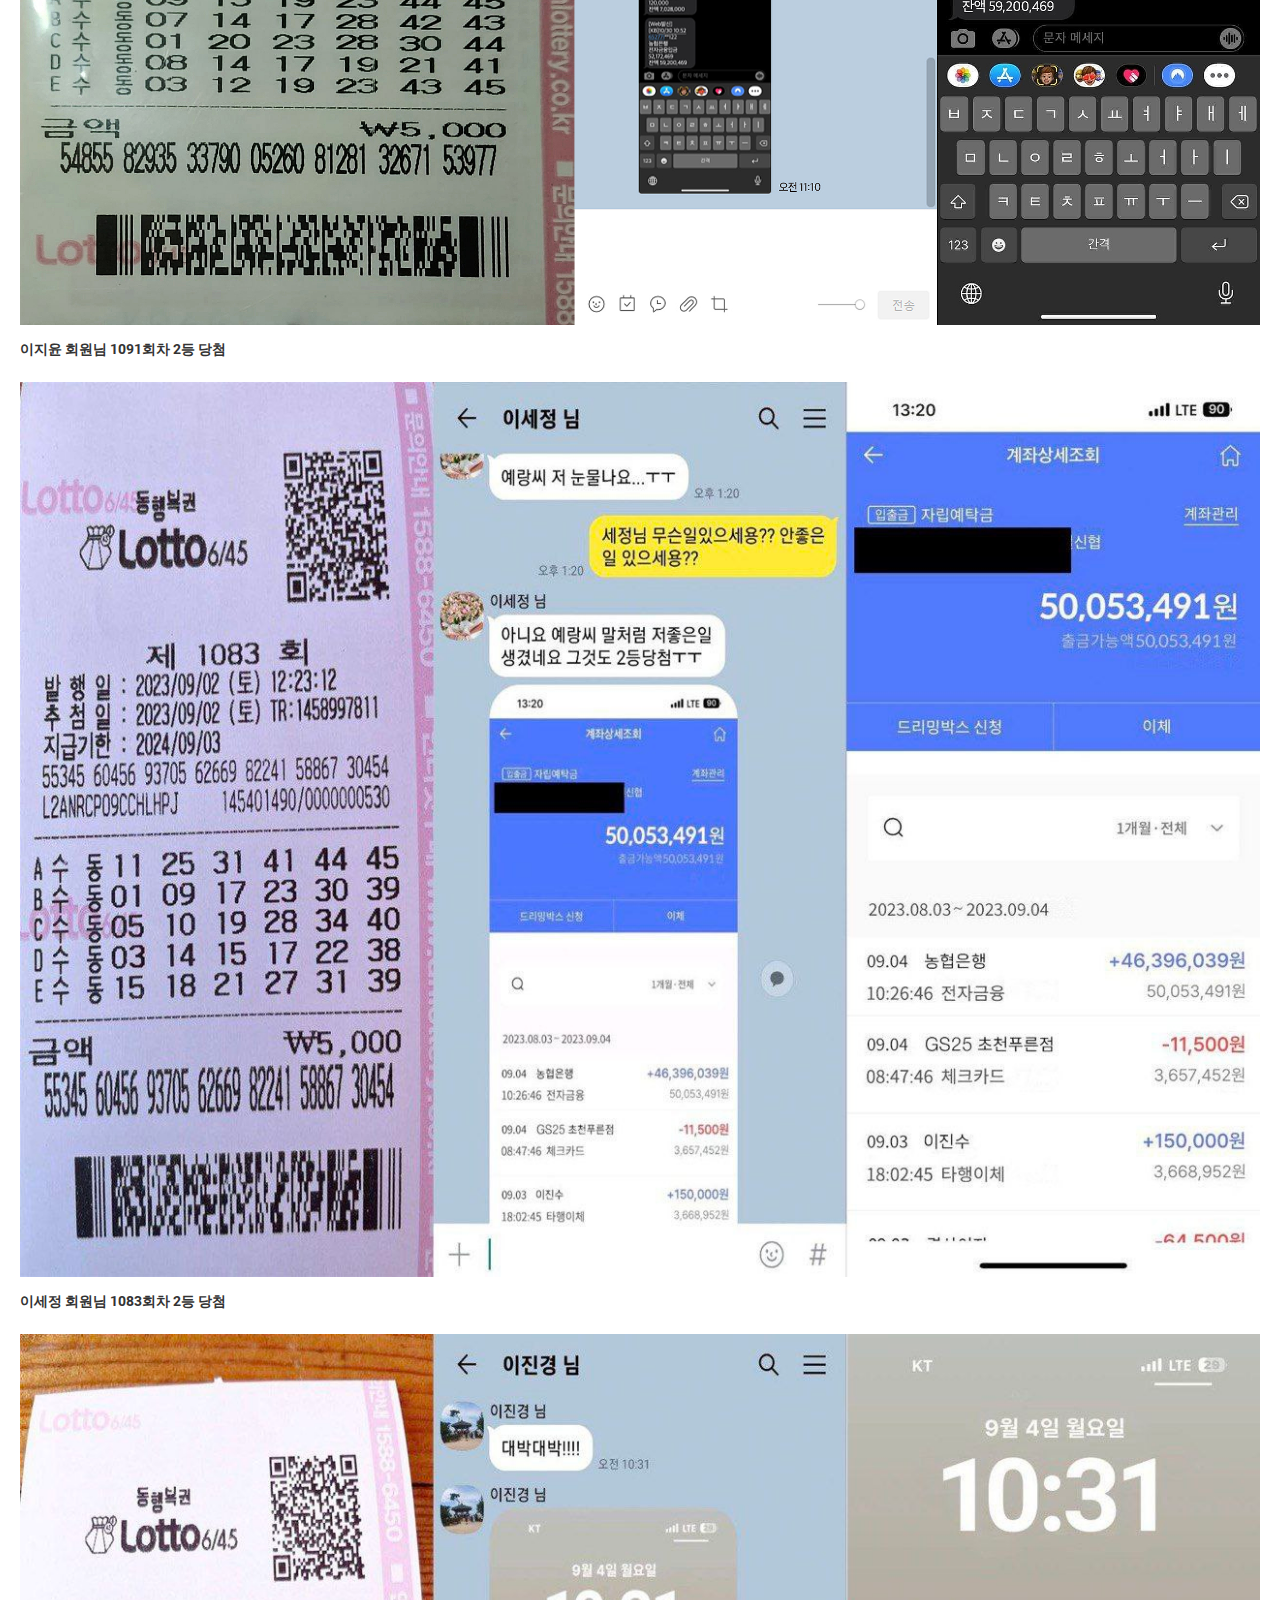
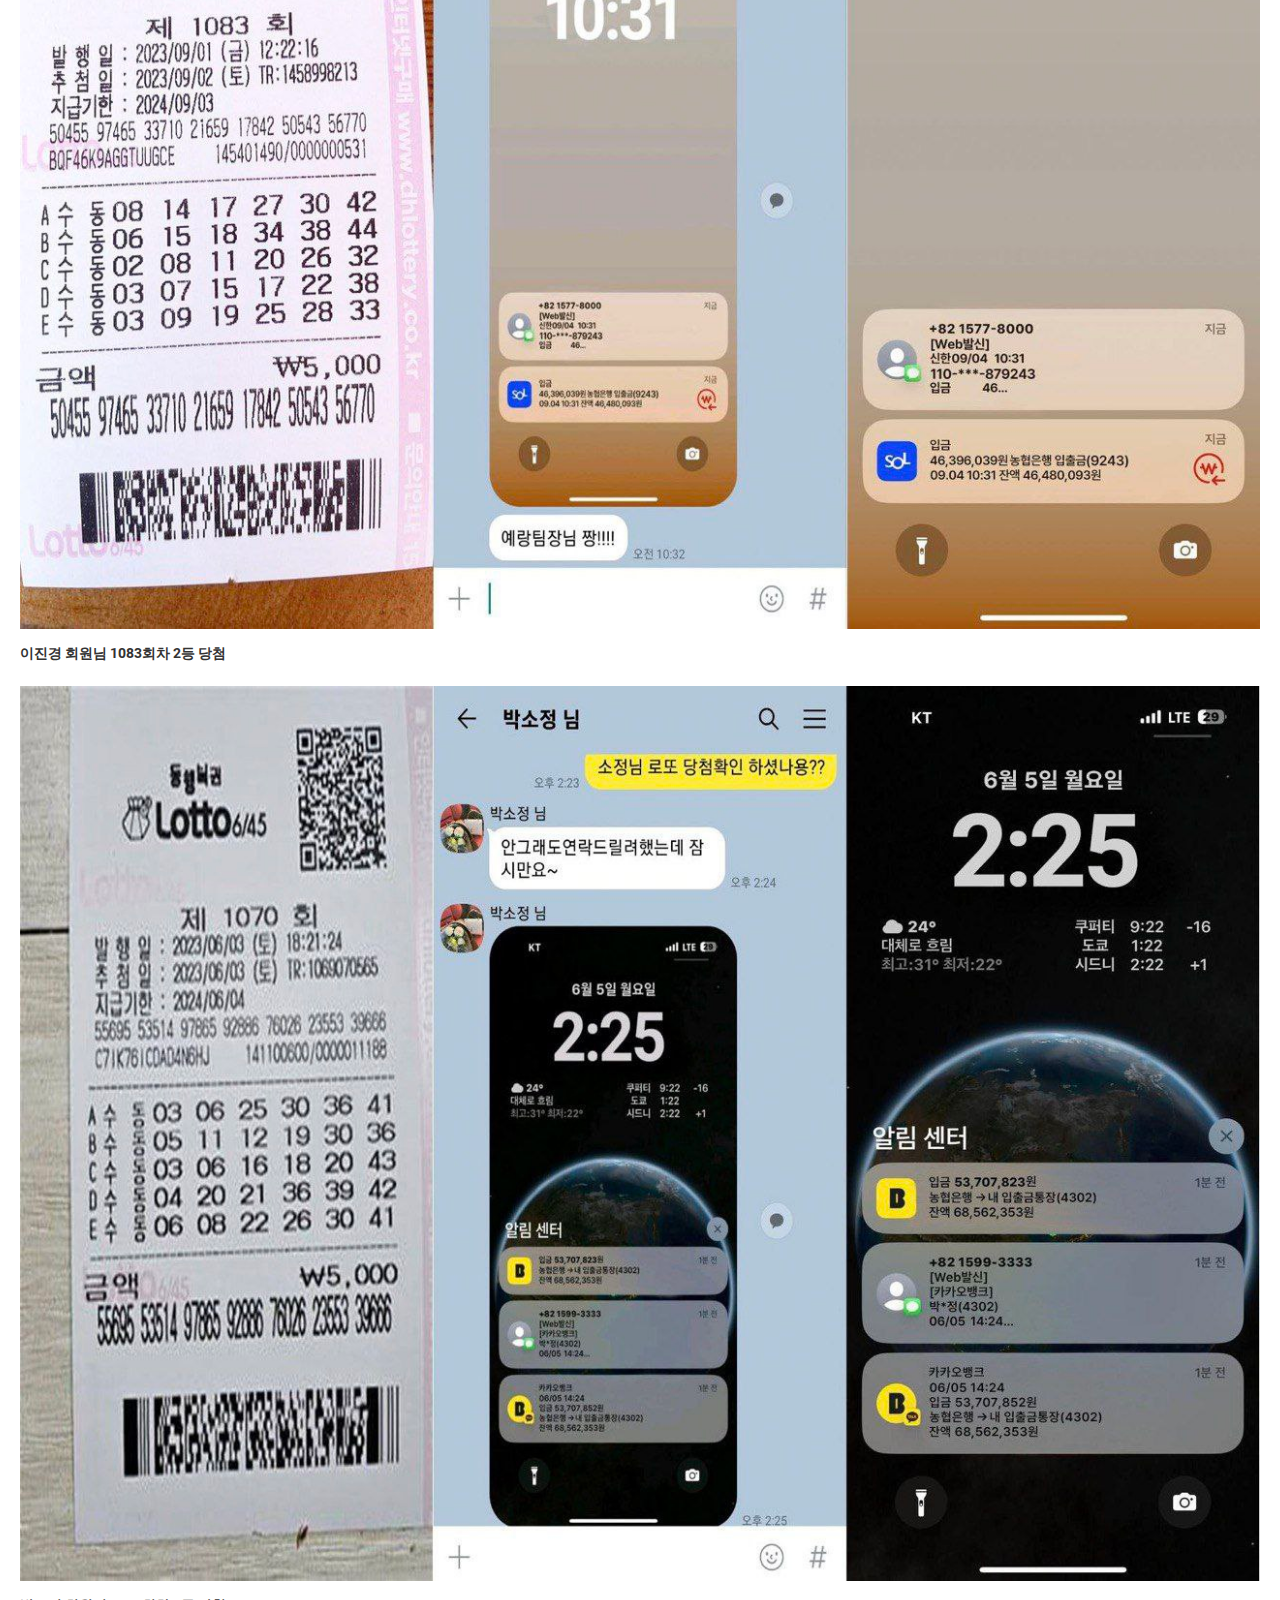
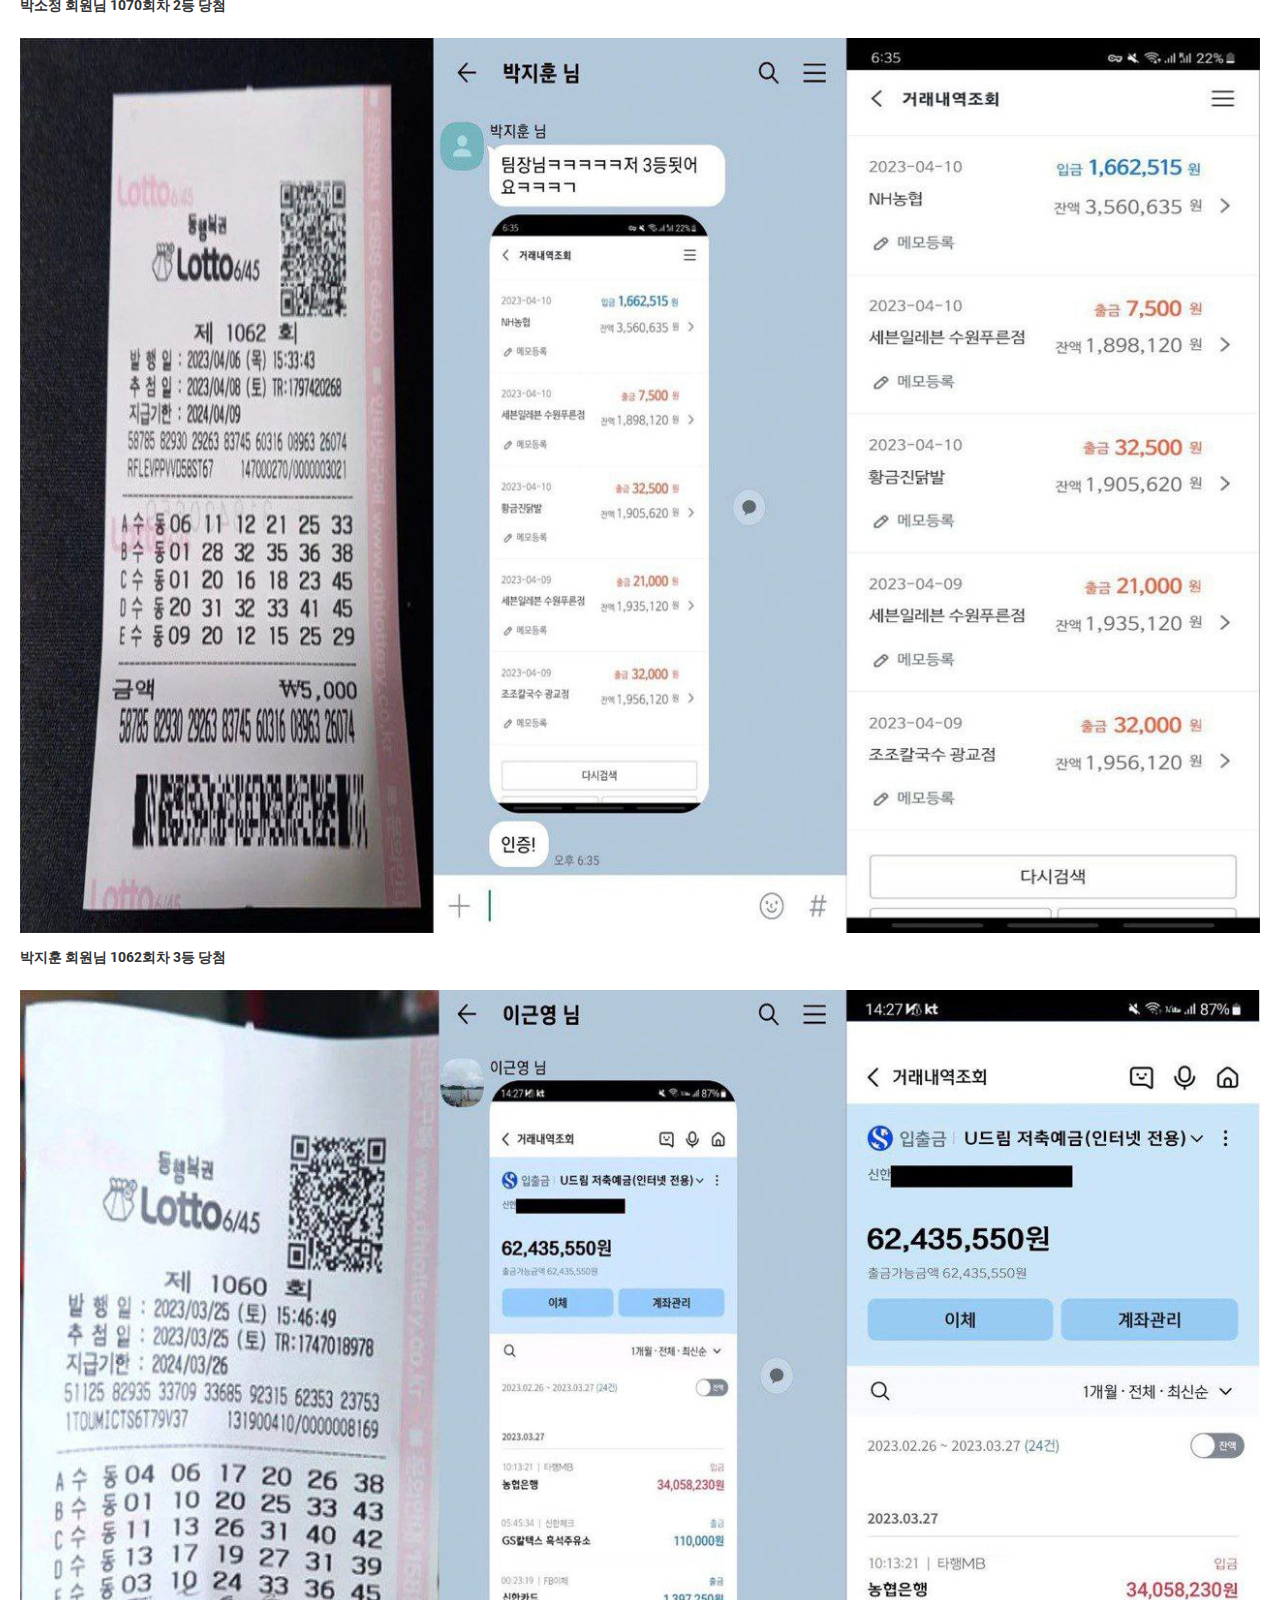
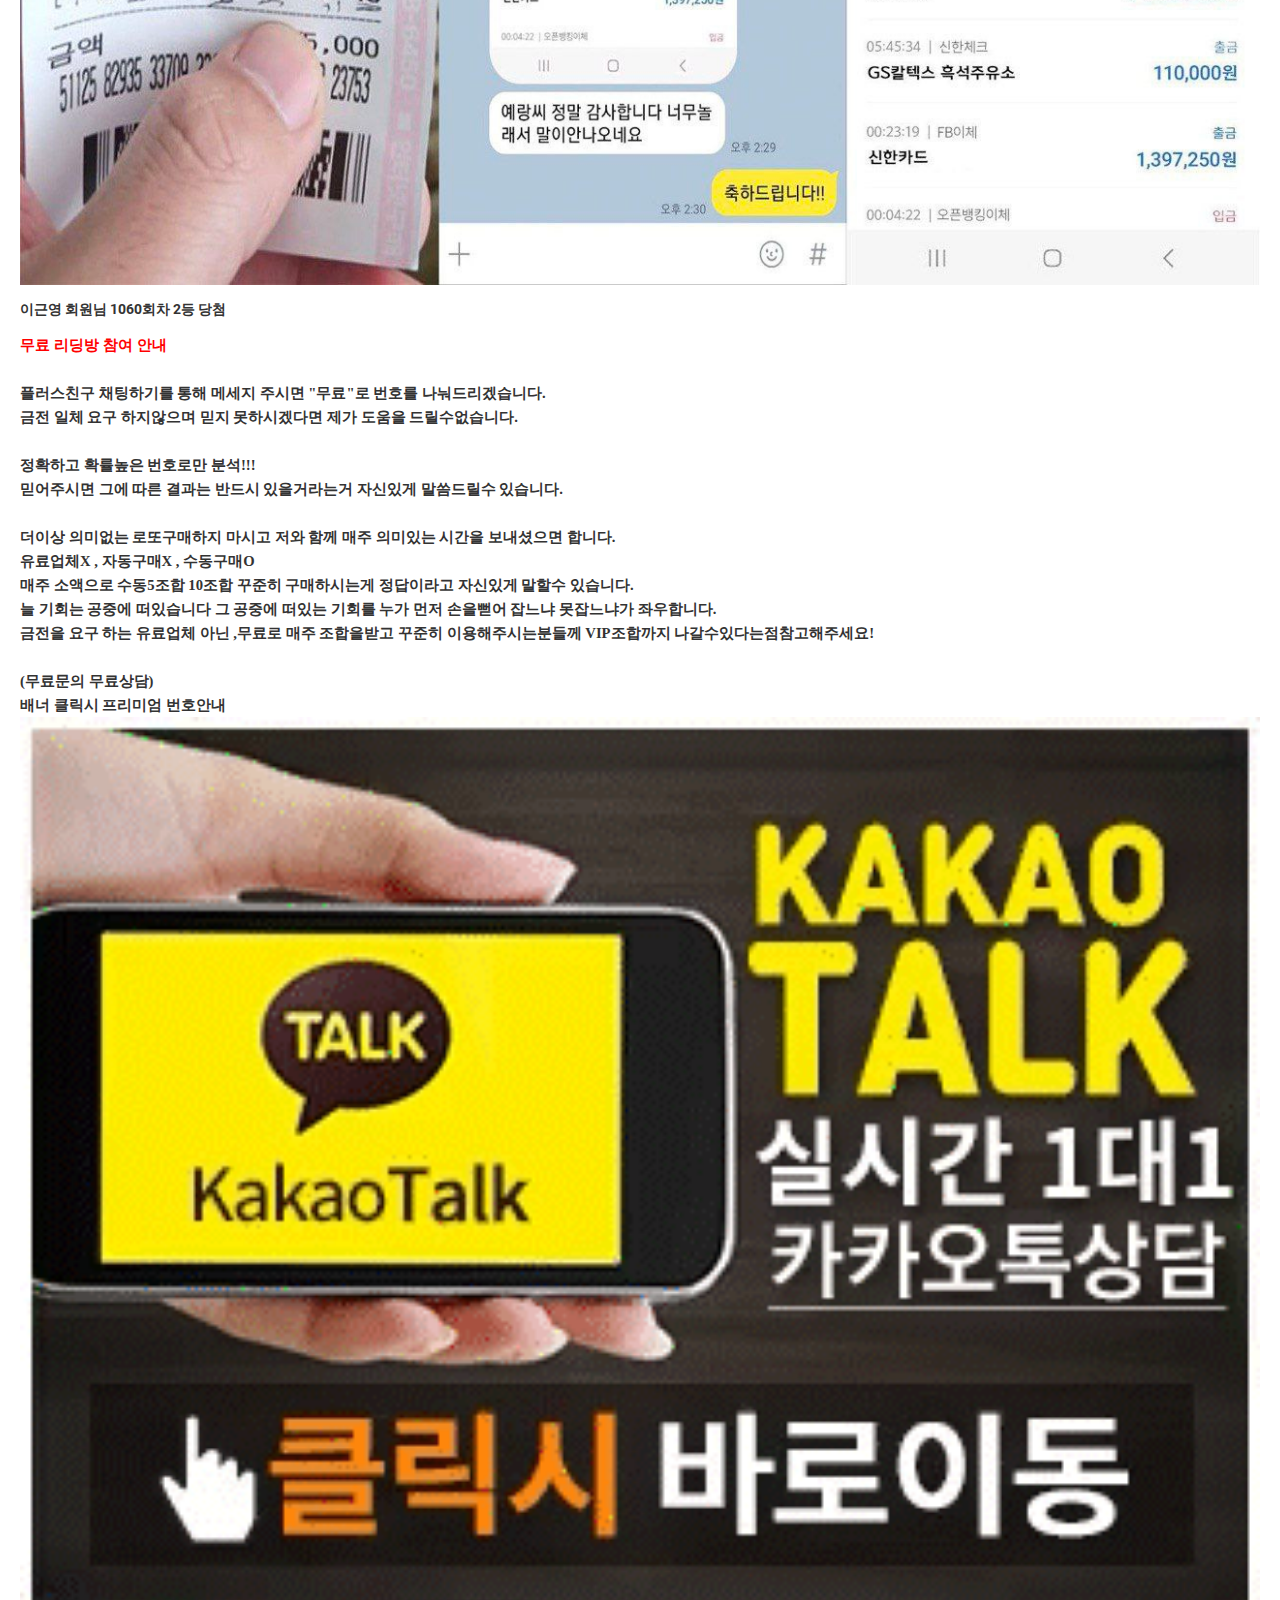
==== commit f0ea62f6: "Update index.html" ====
--- a/index.html
+++ b/index.html
@@ -152,17 +152,17 @@
 			<p class="txt_info">친구 <span class="num"> 24,159</span>명</p>
 			<p class="txt_info">반갑습니다. 채팅하기,채널추가 클릭 후 상담문의 주세요. 24시간 상담대기</p>
 			<div class="profile_util">
-				<a href="      http://pf.kakao.com/_MtgPG/chat" target="_blank" class="chatting" data-tiara-layer="chatting">
+				<a href="      http://pf.kakao.com/_zXxlwG/chat" target="_blank" class="chatting" data-tiara-layer="chatting">
 					<button type="button" class="btn_util btn_chatting">
 						<span class="ico_plus ico_button"></span><span class="inner_txt">채팅하기</span>
 					</button>
 				</a>
-				<a href="      http://pf.kakao.com/_MtgPG/chat" target="_blank" class="add_friend" data-tiara-layer="add_friend">
+				<a href="      http://pf.kakao.com/_zXxlwG/chat" target="_blank" class="add_friend" data-tiara-layer="add_friend">
 					<button type="button" class="btn_util btn_add">
 						<span class="ico_plus ico_button"></span><span class="inner_txt">채널 추가</span>
 					</button>
 				</a>
-				<a href="      http://pf.kakao.com/_MtgPG/chat" target="_blank" class="add_friend" data-tiara-layer="add_friend">
+				<a href="      http://pf.kakao.com/_zXxlwG/chat" target="_blank" class="add_friend" data-tiara-layer="add_friend">
 					<button type="button" class="btn_util btn_detail call2action">
 						<span class="ico_plus ico_button"></span><span class="inner_txt">문의하기</span>
 					</button>
@@ -290,30 +290,30 @@
 
 
                 
-				<p class="desc_card" style="color:rgb(51,51,51);font-family:Roboto, sans-serif;font-size:14px;font-weight:400;line-height:24px;background-color:rgb(255,255,255);"><span style="font-family:'굴림', Gulim;"><span style="font-size:14.6667px;"></span></span></p><p class="desc_card" style="color:rgb(51,51,51);font-family:Roboto, sans-serif;font-size:14px;font-weight:400;line-height:24px;background-color:rgb(255,255,255);"><a href="      http://pf.kakao.com/_MtgPG/chat" style="font-size:14.6667px;font-family:'굴림', Gulim;"></a><span style="font-family:'굴림', Gulim;"><span style="font-size:14.6667px;"></span></span></p>
+				<p class="desc_card" style="color:rgb(51,51,51);font-family:Roboto, sans-serif;font-size:14px;font-weight:400;line-height:24px;background-color:rgb(255,255,255);"><span style="font-family:'굴림', Gulim;"><span style="font-size:14.6667px;"></span></span></p><p class="desc_card" style="color:rgb(51,51,51);font-family:Roboto, sans-serif;font-size:14px;font-weight:400;line-height:24px;background-color:rgb(255,255,255);"><a href="      http://pf.kakao.com/_zXxlwG/chat" style="font-size:14.6667px;font-family:'굴림', Gulim;"></a><span style="font-family:'굴림', Gulim;"><span style="font-size:14.6667px;"></span></span></p>
                 <p class="desc_card" style="color:rgb(51,51,51);font-family:Roboto, sans-serif;font-size:14px;font-weight:400;line-height:24px;background-color:rgb(255,255,255);"><span style="font-size:11pt;color:rgb(0,117,200);"><span style="font-weight:700;">
 
   <p class="desc_card" style="color:rgb(51,51,51);font-family:Roboto, sans-serif;font-size:14px;font-weight:400;line-height:24px;background-color:rgb(255,255,255);">
 	  <span style="font-family:'굴림', Gulim;"><span style="font-size:14.6667px;"><br></span></span></p><p class="desc_card" style="color:rgb(51,51,51);font-family:Roboto, sans-serif;font-size:14px;font-weight:400;line-height:24px;background-color:rgb(255,255,255);">
-		  <a href="      http://pf.kakao.com/_MtgPG/chat" style="font-size:14.6667px;font-family:'굴림', Gulim;"><img src="data/editor/1100.jpg" title="b332111570631857797a6dc4b98f3f36_1638384894_0395.jpg" alt="b332111570631857797a6dc4b98f3f36_1638384894_0395.jpg"></a><span style="font-family:'굴림', Gulim;"><span style="font-size:14.6667px;"><br></span></span></p>
+		  <a href="      http://pf.kakao.com/_zXxlwG/chat" style="font-size:14.6667px;font-family:'굴림', Gulim;"><img src="data/editor/1100.jpg" title="b332111570631857797a6dc4b98f3f36_1638384894_0395.jpg" alt="b332111570631857797a6dc4b98f3f36_1638384894_0395.jpg"></a><span style="font-family:'굴림', Gulim;"><span style="font-size:14.6667px;"><br></span></span></p>
                   <br><strong>고영석 회원님 1100회 2등 당첨</strong>
 				<p class
 			
-                  <p class="desc_card" style="color:rgb(51,51,51);font-family:Roboto, sans-serif;font-size:14px;font-weight:400;line-height:24px;background-color:rgb(255,255,255);"><span style="font-family:'굴림', Gulim;"><span style="font-size:14.6667px;"><br></span></span></p><p class="desc_card" style="color:rgb(51,51,51);font-family:Roboto, sans-serif;font-size:14px;font-weight:400;line-height:24px;background-color:rgb(255,255,255);"><a href="      http://pf.kakao.com/_MtgPG/chat" style="font-size:14.6667px;font-family:'굴림', Gulim;"><img src="data/editor/555.jpg" title="b332111570631857797a6dc4b98f3f36_1638384894_0395.jpg" alt="b332111570631857797a6dc4b98f3f36_1638384894_0395.jpg"></a><span style="font-family:'굴림', Gulim;"><span style="font-size:14.6667px;"><br></span></span></p>
+                  <p class="desc_card" style="color:rgb(51,51,51);font-family:Roboto, sans-serif;font-size:14px;font-weight:400;line-height:24px;background-color:rgb(255,255,255);"><span style="font-family:'굴림', Gulim;"><span style="font-size:14.6667px;"><br></span></span></p><p class="desc_card" style="color:rgb(51,51,51);font-family:Roboto, sans-serif;font-size:14px;font-weight:400;line-height:24px;background-color:rgb(255,255,255);"><a href="      http://pf.kakao.com/_zXxlwG/chat" style="font-size:14.6667px;font-family:'굴림', Gulim;"><img src="data/editor/555.jpg" title="b332111570631857797a6dc4b98f3f36_1638384894_0395.jpg" alt="b332111570631857797a6dc4b98f3f36_1638384894_0395.jpg"></a><span style="font-family:'굴림', Gulim;"><span style="font-size:14.6667px;"><br></span></span></p>
                   <br><strong>이지윤 회원님 1091회차 2등 당첨</strong>
 				<p class="desc_card" style="color:rgb(51,51,51);font-family:Roboto, sans-serif;font-size:14px;font-weight:400;line-height:24px;background-color:rgb(255,255,255);"><span style="font-size:11pt;color:rgb(0,117,200);"><span style="font-weight:700;">
 					
-					<p class="desc_card" style="color:rgb(51,51,51);font-family:Roboto, sans-serif;font-size:14px;font-weight:400;line-height:24px;background-color:rgb(255,255,255);"><span style="font-family:'굴림', Gulim;"><span style="font-size:14.6667px;"><br></span></span></p><p class="desc_card" style="color:rgb(51,51,51);font-family:Roboto, sans-serif;font-size:14px;font-weight:400;line-height:24px;background-color:rgb(255,255,255);"><a href="      http://pf.kakao.com/_MtgPG/chat" style="font-size:14.6667px;font-family:'굴림', Gulim;"><img src="data/editor/0902.jpg" title="b332111570631857797a6dc4b98f3f36_1638384894_0395.jpg" alt="b332111570631857797a6dc4b98f3f36_1638384894_0395.jpg"></a><span style="font-family:'굴림', Gulim;"><span style="font-size:14.6667px;"><br></span></span></p>
+					<p class="desc_card" style="color:rgb(51,51,51);font-family:Roboto, sans-serif;font-size:14px;font-weight:400;line-height:24px;background-color:rgb(255,255,255);"><span style="font-family:'굴림', Gulim;"><span style="font-size:14.6667px;"><br></span></span></p><p class="desc_card" style="color:rgb(51,51,51);font-family:Roboto, sans-serif;font-size:14px;font-weight:400;line-height:24px;background-color:rgb(255,255,255);"><a href="      http://pf.kakao.com/_zXxlwG/chat" style="font-size:14.6667px;font-family:'굴림', Gulim;"><img src="data/editor/0902.jpg" title="b332111570631857797a6dc4b98f3f36_1638384894_0395.jpg" alt="b332111570631857797a6dc4b98f3f36_1638384894_0395.jpg"></a><span style="font-family:'굴림', Gulim;"><span style="font-size:14.6667px;"><br></span></span></p>
 					<br><strong>이세정 회원님 1083회차 2등 당첨</strong>
-					<p class="desc_card" style="color:rgb(51,51,51);font-family:Roboto, sans-serif;font-size:14px;font-weight:400;line-height:24px;background-color:rgb(255,255,255);"><span style="font-family:'굴림', Gulim;"><span style="font-size:14.6667px;"><br></span></span></p><p class="desc_card" style="color:rgb(51,51,51);font-family:Roboto, sans-serif;font-size:14px;font-weight:400;line-height:24px;background-color:rgb(255,255,255);"><a href="      http://pf.kakao.com/_MtgPG/chat" style="font-size:14.6667px;font-family:'굴림', Gulim;"><img src="data/editor/0901.png" title="b332111570631857797a6dc4b98f3f36_1638384894_0395.jpg" alt="b332111570631857797a6dc4b98f3f36_1638384894_0395.jpg"></a><span style="font-family:'굴림', Gulim;"><span style="font-size:14.6667px;"><br></span></span></p>
+					<p class="desc_card" style="color:rgb(51,51,51);font-family:Roboto, sans-serif;font-size:14px;font-weight:400;line-height:24px;background-color:rgb(255,255,255);"><span style="font-family:'굴림', Gulim;"><span style="font-size:14.6667px;"><br></span></span></p><p class="desc_card" style="color:rgb(51,51,51);font-family:Roboto, sans-serif;font-size:14px;font-weight:400;line-height:24px;background-color:rgb(255,255,255);"><a href="      http://pf.kakao.com/_zXxlwG/chat" style="font-size:14.6667px;font-family:'굴림', Gulim;"><img src="data/editor/0901.png" title="b332111570631857797a6dc4b98f3f36_1638384894_0395.jpg" alt="b332111570631857797a6dc4b98f3f36_1638384894_0395.jpg"></a><span style="font-family:'굴림', Gulim;"><span style="font-size:14.6667px;"><br></span></span></p>
 					
 					<br><strong>이진경 회원님 1083회차 2등 당첨</strong>
-					<p class="desc_card" style="color:rgb(51,51,51);font-family:Roboto, sans-serif;font-size:14px;font-weight:400;line-height:24px;background-color:rgb(255,255,255);"><span style="font-family:'굴림', Gulim;"><span style="font-size:14.6667px;"><br></span></span></p><p class="desc_card" style="color:rgb(51,51,51);font-family:Roboto, sans-serif;font-size:14px;font-weight:400;line-height:24px;background-color:rgb(255,255,255);"><a href="      http://pf.kakao.com/_MtgPG/chat" style="font-size:14.6667px;font-family:'굴림', Gulim;"><img src="data/editor/0603.jpg" title="b332111570631857797a6dc4b98f3f36_1638384894_0395.jpg" alt="b332111570631857797a6dc4b98f3f36_1638384894_0395.jpg"></a><span style="font-family:'굴림', Gulim;"><span style="font-size:14.6667px;"><br></span></span></p>
+					<p class="desc_card" style="color:rgb(51,51,51);font-family:Roboto, sans-serif;font-size:14px;font-weight:400;line-height:24px;background-color:rgb(255,255,255);"><span style="font-family:'굴림', Gulim;"><span style="font-size:14.6667px;"><br></span></span></p><p class="desc_card" style="color:rgb(51,51,51);font-family:Roboto, sans-serif;font-size:14px;font-weight:400;line-height:24px;background-color:rgb(255,255,255);"><a href="      http://pf.kakao.com/_zXxlwG/chat" style="font-size:14.6667px;font-family:'굴림', Gulim;"><img src="data/editor/0603.jpg" title="b332111570631857797a6dc4b98f3f36_1638384894_0395.jpg" alt="b332111570631857797a6dc4b98f3f36_1638384894_0395.jpg"></a><span style="font-family:'굴림', Gulim;"><span style="font-size:14.6667px;"><br></span></span></p>
 					<br><strong>박소정 회원님 1070회차 2등 당첨</strong>
-					<p class="desc_card" style="color:rgb(51,51,51);font-family:Roboto, sans-serif;font-size:14px;font-weight:400;line-height:24px;background-color:rgb(255,255,255);"><span style="font-family:'굴림', Gulim;"><span style="font-size:14.6667px;"><br></span></span></p><p class="desc_card" style="color:rgb(51,51,51);font-family:Roboto, sans-serif;font-size:14px;font-weight:400;line-height:24px;background-color:rgb(255,255,255);"><a href="      http://pf.kakao.com/_MtgPG/chat" style="font-size:14.6667px;font-family:'굴림', Gulim;"><img src="data/editor/0408.jpg" title="b332111570631857797a6dc4b98f3f36_1638384894_0395.jpg" alt="b332111570631857797a6dc4b98f3f36_1638384894_0395.jpg"></a><span style="font-family:'굴림', Gulim;"><span style="font-size:14.6667px;"><br></span></span></p>
+					<p class="desc_card" style="color:rgb(51,51,51);font-family:Roboto, sans-serif;font-size:14px;font-weight:400;line-height:24px;background-color:rgb(255,255,255);"><span style="font-family:'굴림', Gulim;"><span style="font-size:14.6667px;"><br></span></span></p><p class="desc_card" style="color:rgb(51,51,51);font-family:Roboto, sans-serif;font-size:14px;font-weight:400;line-height:24px;background-color:rgb(255,255,255);"><a href="      http://pf.kakao.com/_zXxlwG/chat" style="font-size:14.6667px;font-family:'굴림', Gulim;"><img src="data/editor/0408.jpg" title="b332111570631857797a6dc4b98f3f36_1638384894_0395.jpg" alt="b332111570631857797a6dc4b98f3f36_1638384894_0395.jpg"></a><span style="font-family:'굴림', Gulim;"><span style="font-size:14.6667px;"><br></span></span></p>
 
 					<br><strong>박지훈 회원님 1062회차 3등 당첨</strong>
-					<p class="desc_card" style="color:rgb(51,51,51);font-family:Roboto, sans-serif;font-size:14px;font-weight:400;line-height:24px;background-color:rgb(255,255,255);"><span style="font-family:'굴림', Gulim;"><span style="font-size:14.6667px;"><br></span></span></p><p class="desc_card" style="color:rgb(51,51,51);font-family:Roboto, sans-serif;font-size:14px;font-weight:400;line-height:24px;background-color:rgb(255,255,255);"><a href="      http://pf.kakao.com/_MtgPG/chat" style="font-size:14.6667px;font-family:'굴림', Gulim;"><img src="data/editor/0325.jpg" title="b332111570631857797a6dc4b98f3f36_1638384894_0395.jpg" alt="b332111570631857797a6dc4b98f3f36_1638384894_0395.jpg"></a><span style="font-family:'굴림', Gulim;"><span style="font-size:14.6667px;"><br></span></span></p>
+					<p class="desc_card" style="color:rgb(51,51,51);font-family:Roboto, sans-serif;font-size:14px;font-weight:400;line-height:24px;background-color:rgb(255,255,255);"><span style="font-family:'굴림', Gulim;"><span style="font-size:14.6667px;"><br></span></span></p><p class="desc_card" style="color:rgb(51,51,51);font-family:Roboto, sans-serif;font-size:14px;font-weight:400;line-height:24px;background-color:rgb(255,255,255);"><a href="      http://pf.kakao.com/_zXxlwG/chat" style="font-size:14.6667px;font-family:'굴림', Gulim;"><img src="data/editor/0325.jpg" title="b332111570631857797a6dc4b98f3f36_1638384894_0395.jpg" alt="b332111570631857797a6dc4b98f3f36_1638384894_0395.jpg"></a><span style="font-family:'굴림', Gulim;"><span style="font-size:14.6667px;"><br></span></span></p>
 					<br><strong>이근영 회원님 1060회차 2등 당첨</strong>		
 					<br><br>
 					
@@ -358,7 +358,7 @@
 
 (무료문의 무료상담)<br>
 배너 클릭시 프리미엄 번호안내<br>
-<a href="      http://pf.kakao.com/_MtgPG/chat" target="blank">
+<a href="      http://pf.kakao.com/_zXxlwG/chat" target="blank">
 <img src="data/editor/katalk.gif" title="katalk.gif">
 </a>
 
@@ -376,18 +376,18 @@
 			
 			<div class="box_profile">
 				<div class="wrap_thumb">
-					<a href="      http://pf.kakao.com/_MtgPG/chat" target="_blank">
+					<a href="      http://pf.kakao.com/_zXxlwG/chat" target="_blank">
 						<img src="kakao/profile.png" class="img_thumb" style="width: 100%; height: auto; position: absolute; left: -100%; right: -100%; top: -100%; bottom: -100%; margin: auto; min-height: 100%; min-width: 100%;">
 					</a>
 				</div>
 				<div class="post_info">
 					<div class="inner_info">
 						<strong class="txt_name">
-							<a href="      http://pf.kakao.com/_MtgPG/chat" target="_blank">로또 분석 전문가 임예랑</a>
+							<a href="      http://pf.kakao.com/_zXxlwG/chat" target="_blank">로또 분석 전문가 임예랑</a>
 						</strong>
 						<span class="txt_info">24시간 상담대기</span>
 						<button type="button" class="btn_add">
-							<span class="inner_txt"><a href="      http://pf.kakao.com/_MtgPG/chat" target="_blank">채널 추가</a></span>
+							<span class="inner_txt"><a href="      http://pf.kakao.com/_zXxlwG/chat" target="_blank">채널 추가</a></span>
 						</button>
 					</div>
 				</div>
@@ -486,7 +486,7 @@
 						</a>
 					</div>
 					<div class="post-con">
-						<p><span style="text-size-adjust: none; color: rgb(51, 51, 51); font-family: &quot;Malgun Gothic&quot;, &quot;맑은      고딕&quot;, &quot;Apple SD Gothic Neo&quot;, Dotum, 돋움, sans-serif; font-size: 14px; ">▼▼ 1:1채팅 바로가기 ▼▼<br style="text-size-adjust: none;"></span><span style="text-size-adjust: none; color: rgb(51, 51, 51); font-family: &quot;Malgun Gothic&quot;, &quot;맑은      고딕&quot;, &quot;Apple SD Gothic Neo&quot;, Dotum, 돋움, sans-serif; font-size: 14px; "><br style="text-size-adjust: none;"></span><span style="text-size-adjust: none;"><span style="font-family: &quot;Malgun Gothic&quot;, &quot;맑은 고딕&quot;, &quot;Apple SD Gothic Neo&quot;, Dotum, 돋움, sans-serif; color: rgb(51, 51, 51);"><a href="      http://pf.kakao.com/_MtgPG/chat" target="_&quot;blank&quot;"><span style="font-size: 12pt;  color: rgb(0, 117, 200);"><b>임예랑 매니저의 프리미엄 무료또로번호 받기​</b></span></a></span><br style="text-size-adjust: none;"></span><span style="text-size-adjust: none; color: rgb(51, 51, 51); font-family: &quot;Malgun Gothic&quot;, &quot;맑은      고딕&quot;, &quot;Apple SD Gothic Neo&quot;, Dotum, 돋움, sans-serif; font-size: 14px; "><br style="text-size-adjust: none;"></span><span style="text-size-adjust: none; color: rgb(51, 51, 51); font-family: &quot;Malgun Gothic&quot;, &quot;맑은      고딕&quot;, &quot;Apple SD Gothic Neo&quot;, Dotum, 돋움, sans-serif; font-size: 14px; ">친구추가만 하시고 가만히 계시면 입장을 도와드릴수가 없습니다.<br style="text-size-adjust: none;"></span><span style="text-size-adjust: none; color: rgb(51, 51, 51); font-family: &quot;Malgun Gothic&quot;, &quot;맑은      고딕&quot;, &quot;Apple SD Gothic Neo&quot;, Dotum, 돋움, sans-serif; font-size: 14px; "><br style="text-size-adjust: none;"></span><span style="text-size-adjust: none; color: rgb(51, 51, 51); font-family: &quot;Malgun Gothic&quot;, &quot;맑은      고딕&quot;, &quot;Apple SD Gothic Neo&quot;, Dotum, 돋움, sans-serif; font-size: 14px; ">▲위 링크클릭후 "초대부탁드립니다" 메세지주시면 간단한설명후 무료입장 도와드리고있습니다</span>&nbsp;</p>					</div>					
+						<p><span style="text-size-adjust: none; color: rgb(51, 51, 51); font-family: &quot;Malgun Gothic&quot;, &quot;맑은      고딕&quot;, &quot;Apple SD Gothic Neo&quot;, Dotum, 돋움, sans-serif; font-size: 14px; ">▼▼ 1:1채팅 바로가기 ▼▼<br style="text-size-adjust: none;"></span><span style="text-size-adjust: none; color: rgb(51, 51, 51); font-family: &quot;Malgun Gothic&quot;, &quot;맑은      고딕&quot;, &quot;Apple SD Gothic Neo&quot;, Dotum, 돋움, sans-serif; font-size: 14px; "><br style="text-size-adjust: none;"></span><span style="text-size-adjust: none;"><span style="font-family: &quot;Malgun Gothic&quot;, &quot;맑은 고딕&quot;, &quot;Apple SD Gothic Neo&quot;, Dotum, 돋움, sans-serif; color: rgb(51, 51, 51);"><a href="      http://pf.kakao.com/_zXxlwG/chat" target="_&quot;blank&quot;"><span style="font-size: 12pt;  color: rgb(0, 117, 200);"><b>임예랑 매니저의 프리미엄 무료또로번호 받기​</b></span></a></span><br style="text-size-adjust: none;"></span><span style="text-size-adjust: none; color: rgb(51, 51, 51); font-family: &quot;Malgun Gothic&quot;, &quot;맑은      고딕&quot;, &quot;Apple SD Gothic Neo&quot;, Dotum, 돋움, sans-serif; font-size: 14px; "><br style="text-size-adjust: none;"></span><span style="text-size-adjust: none; color: rgb(51, 51, 51); font-family: &quot;Malgun Gothic&quot;, &quot;맑은      고딕&quot;, &quot;Apple SD Gothic Neo&quot;, Dotum, 돋움, sans-serif; font-size: 14px; ">친구추가만 하시고 가만히 계시면 입장을 도와드릴수가 없습니다.<br style="text-size-adjust: none;"></span><span style="text-size-adjust: none; color: rgb(51, 51, 51); font-family: &quot;Malgun Gothic&quot;, &quot;맑은      고딕&quot;, &quot;Apple SD Gothic Neo&quot;, Dotum, 돋움, sans-serif; font-size: 14px; "><br style="text-size-adjust: none;"></span><span style="text-size-adjust: none; color: rgb(51, 51, 51); font-family: &quot;Malgun Gothic&quot;, &quot;맑은      고딕&quot;, &quot;Apple SD Gothic Neo&quot;, Dotum, 돋움, sans-serif; font-size: 14px; ">▲위 링크클릭후 "초대부탁드립니다" 메세지주시면 간단한설명후 무료입장 도와드리고있습니다</span>&nbsp;</p>					</div>					
 				</div>
 			</div>
 		</div>
@@ -538,7 +538,7 @@
 						</a>
 					</div>
 					<div class="post-con">
-						<p><span style="box-sizing: border-box; color: rgb(51, 51, 51); font-size: 14px; text-size-adjust: none; font-family: &quot;Malgun Gothic&quot;, &quot;맑은      고딕&quot;, &quot;Apple SD Gothic Neo&quot;, Dotum, 돋움, sans-serif; ">▼▼ 1:1채팅 바로가기 ▼▼<br style="box-sizing: border-box; text-size-adjust: none;"></span><span style="box-sizing: border-box; color: rgb(51, 51, 51); font-size: 14px; text-size-adjust: none; font-family: &quot;Malgun Gothic&quot;, &quot;맑은      고딕&quot;, &quot;Apple SD Gothic Neo&quot;, Dotum, 돋움, sans-serif; "><br style="box-sizing: border-box; text-size-adjust: none;"></span><span style="box-sizing: border-box; color: rgb(51, 51, 51); font-family: &quot;Malgun Gothic&quot;, &quot;���� ����&quot;, &quot;Apple SD Gothic Neo&quot;, Dotum, ����, sans-serif; font-size: 14px;  text-size-adjust: none;"><span style="box-sizing: border-box; font-family: &quot;Malgun Gothic&quot;, &quot;맑은 고딕&quot;, &quot;Apple SD Gothic Neo&quot;, Dotum, 돋움, sans-serif;"><a href="      http://pf.kakao.com/_MtgPG/chat" target="_&quot;blank&quot;" style="box-sizing: border-box; background: 0px 0px; color: rgb(0, 0, 0); text-decoration-line: none; cursor: pointer;"><span style="box-sizing: border-box; font-size: 12pt;  color: rgb(0, 117, 200);"><span style="box-sizing: border-box; font-weight: 700;">임예랑 매니저의 프리미엄 무료또로번호 받기​</span></span></a></span><br style="box-sizing: border-box; text-size-adjust: none;"></span><span style="box-sizing: border-box; color: rgb(51, 51, 51); font-size: 14px; text-size-adjust: none; font-family: &quot;Malgun Gothic&quot;, &quot;맑은      고딕&quot;, &quot;Apple SD Gothic Neo&quot;, Dotum, 돋움, sans-serif; "><br style="box-sizing: border-box; text-size-adjust: none;"></span><span style="box-sizing: border-box; color: rgb(51, 51, 51); font-size: 14px; text-size-adjust: none; font-family: &quot;Malgun Gothic&quot;, &quot;맑은      고딕&quot;, &quot;Apple SD Gothic Neo&quot;, Dotum, 돋움, sans-serif; ">친구추가만 하시고 가만히 계시면 입장을 도와드릴수가 없습니다.<br style="box-sizing: border-box; text-size-adjust: none;"></span><span style="box-sizing: border-box; color: rgb(51, 51, 51); font-size: 14px; text-size-adjust: none; font-family: &quot;Malgun Gothic&quot;, &quot;맑은      고딕&quot;, &quot;Apple SD Gothic Neo&quot;, Dotum, 돋움, sans-serif; "><br style="box-sizing: border-box; text-size-adjust: none;"></span><span style="box-sizing: border-box; color: rgb(51, 51, 51); font-size: 14px; text-size-adjust: none; font-family: &quot;Malgun Gothic&quot;, &quot;맑은      고딕&quot;, &quot;Apple SD Gothic Neo&quot;, Dotum, 돋움, sans-serif; ">▲위 링크클릭후 "초대부탁드립니다" 메세지주시면 간단한설명후 무료입장 도와드리고있습니다</span><span style="color: rgb(51, 51, 51); font-family: &quot;Malgun Gothic&quot;, &quot;���� ����&quot;, &quot;Apple SD Gothic Neo&quot;, Dotum, ����, sans-serif; font-size: 14px; ">&nbsp;</span>&nbsp;</p>					</div>					
+						<p><span style="box-sizing: border-box; color: rgb(51, 51, 51); font-size: 14px; text-size-adjust: none; font-family: &quot;Malgun Gothic&quot;, &quot;맑은      고딕&quot;, &quot;Apple SD Gothic Neo&quot;, Dotum, 돋움, sans-serif; ">▼▼ 1:1채팅 바로가기 ▼▼<br style="box-sizing: border-box; text-size-adjust: none;"></span><span style="box-sizing: border-box; color: rgb(51, 51, 51); font-size: 14px; text-size-adjust: none; font-family: &quot;Malgun Gothic&quot;, &quot;맑은      고딕&quot;, &quot;Apple SD Gothic Neo&quot;, Dotum, 돋움, sans-serif; "><br style="box-sizing: border-box; text-size-adjust: none;"></span><span style="box-sizing: border-box; color: rgb(51, 51, 51); font-family: &quot;Malgun Gothic&quot;, &quot;���� ����&quot;, &quot;Apple SD Gothic Neo&quot;, Dotum, ����, sans-serif; font-size: 14px;  text-size-adjust: none;"><span style="box-sizing: border-box; font-family: &quot;Malgun Gothic&quot;, &quot;맑은 고딕&quot;, &quot;Apple SD Gothic Neo&quot;, Dotum, 돋움, sans-serif;"><a href="      http://pf.kakao.com/_zXxlwG/chat" target="_&quot;blank&quot;" style="box-sizing: border-box; background: 0px 0px; color: rgb(0, 0, 0); text-decoration-line: none; cursor: pointer;"><span style="box-sizing: border-box; font-size: 12pt;  color: rgb(0, 117, 200);"><span style="box-sizing: border-box; font-weight: 700;">임예랑 매니저의 프리미엄 무료또로번호 받기​</span></span></a></span><br style="box-sizing: border-box; text-size-adjust: none;"></span><span style="box-sizing: border-box; color: rgb(51, 51, 51); font-size: 14px; text-size-adjust: none; font-family: &quot;Malgun Gothic&quot;, &quot;맑은      고딕&quot;, &quot;Apple SD Gothic Neo&quot;, Dotum, 돋움, sans-serif; "><br style="box-sizing: border-box; text-size-adjust: none;"></span><span style="box-sizing: border-box; color: rgb(51, 51, 51); font-size: 14px; text-size-adjust: none; font-family: &quot;Malgun Gothic&quot;, &quot;맑은      고딕&quot;, &quot;Apple SD Gothic Neo&quot;, Dotum, 돋움, sans-serif; ">친구추가만 하시고 가만히 계시면 입장을 도와드릴수가 없습니다.<br style="box-sizing: border-box; text-size-adjust: none;"></span><span style="box-sizing: border-box; color: rgb(51, 51, 51); font-size: 14px; text-size-adjust: none; font-family: &quot;Malgun Gothic&quot;, &quot;맑은      고딕&quot;, &quot;Apple SD Gothic Neo&quot;, Dotum, 돋움, sans-serif; "><br style="box-sizing: border-box; text-size-adjust: none;"></span><span style="box-sizing: border-box; color: rgb(51, 51, 51); font-size: 14px; text-size-adjust: none; font-family: &quot;Malgun Gothic&quot;, &quot;맑은      고딕&quot;, &quot;Apple SD Gothic Neo&quot;, Dotum, 돋움, sans-serif; ">▲위 링크클릭후 "초대부탁드립니다" 메세지주시면 간단한설명후 무료입장 도와드리고있습니다</span><span style="color: rgb(51, 51, 51); font-family: &quot;Malgun Gothic&quot;, &quot;���� ����&quot;, &quot;Apple SD Gothic Neo&quot;, Dotum, ����, sans-serif; font-size: 14px; ">&nbsp;</span>&nbsp;</p>					</div>					
 				</div>
 			</div>
 		</div>
@@ -642,7 +642,7 @@
 						</a>
 					</div>
 					<div class="post-con">
-						<p><span style="box-sizing: border-box; color: rgb(51, 51, 51); font-size: 14px; text-size-adjust: none; font-family: &quot;Malgun Gothic&quot;, &quot;맑은      고딕&quot;, &quot;Apple SD Gothic Neo&quot;, Dotum, 돋움, sans-serif; ">▼▼ 1:1채팅 바로가기 ▼▼<br style="box-sizing: border-box; text-size-adjust: none;"></span><span style="box-sizing: border-box; color: rgb(51, 51, 51); font-size: 14px; text-size-adjust: none; font-family: &quot;Malgun Gothic&quot;, &quot;맑은      고딕&quot;, &quot;Apple SD Gothic Neo&quot;, Dotum, 돋움, sans-serif; "><br style="box-sizing: border-box; text-size-adjust: none;"></span><span style="box-sizing: border-box; color: rgb(51, 51, 51); font-family: &quot;Malgun Gothic&quot;, &quot;���� ����&quot;, &quot;Apple SD Gothic Neo&quot;, Dotum, ����, sans-serif; font-size: 14px;  text-size-adjust: none;"><span style="box-sizing: border-box; font-family: &quot;Malgun Gothic&quot;, &quot;맑은 고딕&quot;, &quot;Apple SD Gothic Neo&quot;, Dotum, 돋움, sans-serif;"><a href="      http://pf.kakao.com/_MtgPG/chat" target="_&quot;blank&quot;" style="box-sizing: border-box; background: 0px 0px; color: rgb(0, 0, 0); text-decoration-line: none; cursor: pointer;"><span style="box-sizing: border-box; font-size: 12pt;  color: rgb(0, 117, 200);"><span style="box-sizing: border-box; font-weight: 700;">임예랑 매니저의 프리미엄 무료또로번호 받기​</span></span></a></span><br style="box-sizing: border-box; text-size-adjust: none;"></span><span style="box-sizing: border-box; color: rgb(51, 51, 51); font-size: 14px; text-size-adjust: none; font-family: &quot;Malgun Gothic&quot;, &quot;맑은      고딕&quot;, &quot;Apple SD Gothic Neo&quot;, Dotum, 돋움, sans-serif; "><br style="box-sizing: border-box; text-size-adjust: none;"></span><span style="box-sizing: border-box; color: rgb(51, 51, 51); font-size: 14px; text-size-adjust: none; font-family: &quot;Malgun Gothic&quot;, &quot;맑은      고딕&quot;, &quot;Apple SD Gothic Neo&quot;, Dotum, 돋움, sans-serif; ">친구추가만 하시고 가만히 계시면 입장을 도와드릴수가 없습니다.<br style="box-sizing: border-box; text-size-adjust: none;"></span><span style="box-sizing: border-box; color: rgb(51, 51, 51); font-size: 14px; text-size-adjust: none; font-family: &quot;Malgun Gothic&quot;, &quot;맑은      고딕&quot;, &quot;Apple SD Gothic Neo&quot;, Dotum, 돋움, sans-serif; "><br style="box-sizing: border-box; text-size-adjust: none;"></span><span style="box-sizing: border-box; color: rgb(51, 51, 51); font-size: 14px; text-size-adjust: none; font-family: &quot;Malgun Gothic&quot;, &quot;맑은      고딕&quot;, &quot;Apple SD Gothic Neo&quot;, Dotum, 돋움, sans-serif; ">▲위 링크클릭후 "초대부탁드립니다" 메세지주시면 간단한설명후 무료입장 도와드리고있습니다</span><span style="color: rgb(51, 51, 51); font-family: &quot;Malgun Gothic&quot;, &quot;���� ����&quot;, &quot;Apple SD Gothic Neo&quot;, Dotum, ����, sans-serif; font-size: 14px; ">&nbsp;</span>&nbsp;</p>					</div>					
+						<p><span style="box-sizing: border-box; color: rgb(51, 51, 51); font-size: 14px; text-size-adjust: none; font-family: &quot;Malgun Gothic&quot;, &quot;맑은      고딕&quot;, &quot;Apple SD Gothic Neo&quot;, Dotum, 돋움, sans-serif; ">▼▼ 1:1채팅 바로가기 ▼▼<br style="box-sizing: border-box; text-size-adjust: none;"></span><span style="box-sizing: border-box; color: rgb(51, 51, 51); font-size: 14px; text-size-adjust: none; font-family: &quot;Malgun Gothic&quot;, &quot;맑은      고딕&quot;, &quot;Apple SD Gothic Neo&quot;, Dotum, 돋움, sans-serif; "><br style="box-sizing: border-box; text-size-adjust: none;"></span><span style="box-sizing: border-box; color: rgb(51, 51, 51); font-family: &quot;Malgun Gothic&quot;, &quot;���� ����&quot;, &quot;Apple SD Gothic Neo&quot;, Dotum, ����, sans-serif; font-size: 14px;  text-size-adjust: none;"><span style="box-sizing: border-box; font-family: &quot;Malgun Gothic&quot;, &quot;맑은 고딕&quot;, &quot;Apple SD Gothic Neo&quot;, Dotum, 돋움, sans-serif;"><a href="      http://pf.kakao.com/_zXxlwG/chat" target="_&quot;blank&quot;" style="box-sizing: border-box; background: 0px 0px; color: rgb(0, 0, 0); text-decoration-line: none; cursor: pointer;"><span style="box-sizing: border-box; font-size: 12pt;  color: rgb(0, 117, 200);"><span style="box-sizing: border-box; font-weight: 700;">임예랑 매니저의 프리미엄 무료또로번호 받기​</span></span></a></span><br style="box-sizing: border-box; text-size-adjust: none;"></span><span style="box-sizing: border-box; color: rgb(51, 51, 51); font-size: 14px; text-size-adjust: none; font-family: &quot;Malgun Gothic&quot;, &quot;맑은      고딕&quot;, &quot;Apple SD Gothic Neo&quot;, Dotum, 돋움, sans-serif; "><br style="box-sizing: border-box; text-size-adjust: none;"></span><span style="box-sizing: border-box; color: rgb(51, 51, 51); font-size: 14px; text-size-adjust: none; font-family: &quot;Malgun Gothic&quot;, &quot;맑은      고딕&quot;, &quot;Apple SD Gothic Neo&quot;, Dotum, 돋움, sans-serif; ">친구추가만 하시고 가만히 계시면 입장을 도와드릴수가 없습니다.<br style="box-sizing: border-box; text-size-adjust: none;"></span><span style="box-sizing: border-box; color: rgb(51, 51, 51); font-size: 14px; text-size-adjust: none; font-family: &quot;Malgun Gothic&quot;, &quot;맑은      고딕&quot;, &quot;Apple SD Gothic Neo&quot;, Dotum, 돋움, sans-serif; "><br style="box-sizing: border-box; text-size-adjust: none;"></span><span style="box-sizing: border-box; color: rgb(51, 51, 51); font-size: 14px; text-size-adjust: none; font-family: &quot;Malgun Gothic&quot;, &quot;맑은      고딕&quot;, &quot;Apple SD Gothic Neo&quot;, Dotum, 돋움, sans-serif; ">▲위 링크클릭후 "초대부탁드립니다" 메세지주시면 간단한설명후 무료입장 도와드리고있습니다</span><span style="color: rgb(51, 51, 51); font-family: &quot;Malgun Gothic&quot;, &quot;���� ����&quot;, &quot;Apple SD Gothic Neo&quot;, Dotum, ����, sans-serif; font-size: 14px; ">&nbsp;</span>&nbsp;</p>					</div>					
 				</div>
 			</div>
 		</div>
@@ -694,7 +694,7 @@
 						</a>
 					</div>
 					<div class="post-con">
-						<p>카톡 드렸습니다 ^^&nbsp;</p><p><br></p><p><span style="box-sizing: border-box; color: rgb(51, 51, 51); font-size: 14px; text-size-adjust: none; font-family: &quot;Malgun Gothic&quot;, &quot;맑은      고딕&quot;, &quot;Apple SD Gothic Neo&quot;, Dotum, 돋움, sans-serif; ">▼▼ 1:1채팅 바로가기 ▼▼<br style="box-sizing: border-box; text-size-adjust: none;"></span><span style="box-sizing: border-box; color: rgb(51, 51, 51); font-size: 14px; text-size-adjust: none; font-family: &quot;Malgun Gothic&quot;, &quot;맑은      고딕&quot;, &quot;Apple SD Gothic Neo&quot;, Dotum, 돋움, sans-serif; "><br style="box-sizing: border-box; text-size-adjust: none;"></span><span style="box-sizing: border-box; color: rgb(51, 51, 51); font-family: &quot;Malgun Gothic&quot;, &quot;���� ����&quot;, &quot;Apple SD Gothic Neo&quot;, Dotum, ����, sans-serif; font-size: 14px;  text-size-adjust: none;"><span style="box-sizing: border-box; font-family: &quot;Malgun Gothic&quot;, &quot;맑은 고딕&quot;, &quot;Apple SD Gothic Neo&quot;, Dotum, 돋움, sans-serif;"><a href="      http://pf.kakao.com/_MtgPG/chat" target="_&quot;blank&quot;" style="box-sizing: border-box; background: 0px 0px; color: rgb(0, 0, 0); text-decoration-line: none; cursor: pointer;"><span style="box-sizing: border-box; font-size: 12pt;  color: rgb(0, 117, 200);"><span style="box-sizing: border-box; font-weight: 700;">임예랑 매니저의 프리미엄 무료또로번호 받기​</span></span></a></span><br style="box-sizing: border-box; text-size-adjust: none;"></span><span style="box-sizing: border-box; color: rgb(51, 51, 51); font-size: 14px; text-size-adjust: none; font-family: &quot;Malgun Gothic&quot;, &quot;맑은      고딕&quot;, &quot;Apple SD Gothic Neo&quot;, Dotum, 돋움, sans-serif; "><br style="box-sizing: border-box; text-size-adjust: none;"></span><span style="box-sizing: border-box; color: rgb(51, 51, 51); font-size: 14px; text-size-adjust: none; font-family: &quot;Malgun Gothic&quot;, &quot;맑은      고딕&quot;, &quot;Apple SD Gothic Neo&quot;, Dotum, 돋움, sans-serif; ">친구추가만 하시고 가만히 계시면 입장을 도와드릴수가 없습니다.<br style="box-sizing: border-box; text-size-adjust: none;"></span><span style="box-sizing: border-box; color: rgb(51, 51, 51); font-size: 14px; text-size-adjust: none; font-family: &quot;Malgun Gothic&quot;, &quot;맑은      고딕&quot;, &quot;Apple SD Gothic Neo&quot;, Dotum, 돋움, sans-serif; "><br style="box-sizing: border-box; text-size-adjust: none;"></span><span style="box-sizing: border-box; color: rgb(51, 51, 51); font-size: 14px; text-size-adjust: none; font-family: &quot;Malgun Gothic&quot;, &quot;맑은      고딕&quot;, &quot;Apple SD Gothic Neo&quot;, Dotum, 돋움, sans-serif; ">▲위 링크클릭후 "초대부탁드립니다" 메세지주시면 간단한설명후 무료입장 도와드리고있습니다</span><span style="color: rgb(51, 51, 51); font-family: &quot;Malgun Gothic&quot;, &quot;���� ����&quot;, &quot;Apple SD Gothic Neo&quot;, Dotum, ����, sans-serif; font-size: 14px; ">&nbsp;</span>&nbsp;</p>					</div>					
+						<p>카톡 드렸습니다 ^^&nbsp;</p><p><br></p><p><span style="box-sizing: border-box; color: rgb(51, 51, 51); font-size: 14px; text-size-adjust: none; font-family: &quot;Malgun Gothic&quot;, &quot;맑은      고딕&quot;, &quot;Apple SD Gothic Neo&quot;, Dotum, 돋움, sans-serif; ">▼▼ 1:1채팅 바로가기 ▼▼<br style="box-sizing: border-box; text-size-adjust: none;"></span><span style="box-sizing: border-box; color: rgb(51, 51, 51); font-size: 14px; text-size-adjust: none; font-family: &quot;Malgun Gothic&quot;, &quot;맑은      고딕&quot;, &quot;Apple SD Gothic Neo&quot;, Dotum, 돋움, sans-serif; "><br style="box-sizing: border-box; text-size-adjust: none;"></span><span style="box-sizing: border-box; color: rgb(51, 51, 51); font-family: &quot;Malgun Gothic&quot;, &quot;���� ����&quot;, &quot;Apple SD Gothic Neo&quot;, Dotum, ����, sans-serif; font-size: 14px;  text-size-adjust: none;"><span style="box-sizing: border-box; font-family: &quot;Malgun Gothic&quot;, &quot;맑은 고딕&quot;, &quot;Apple SD Gothic Neo&quot;, Dotum, 돋움, sans-serif;"><a href="      http://pf.kakao.com/_zXxlwG/chat" target="_&quot;blank&quot;" style="box-sizing: border-box; background: 0px 0px; color: rgb(0, 0, 0); text-decoration-line: none; cursor: pointer;"><span style="box-sizing: border-box; font-size: 12pt;  color: rgb(0, 117, 200);"><span style="box-sizing: border-box; font-weight: 700;">임예랑 매니저의 프리미엄 무료또로번호 받기​</span></span></a></span><br style="box-sizing: border-box; text-size-adjust: none;"></span><span style="box-sizing: border-box; color: rgb(51, 51, 51); font-size: 14px; text-size-adjust: none; font-family: &quot;Malgun Gothic&quot;, &quot;맑은      고딕&quot;, &quot;Apple SD Gothic Neo&quot;, Dotum, 돋움, sans-serif; "><br style="box-sizing: border-box; text-size-adjust: none;"></span><span style="box-sizing: border-box; color: rgb(51, 51, 51); font-size: 14px; text-size-adjust: none; font-family: &quot;Malgun Gothic&quot;, &quot;맑은      고딕&quot;, &quot;Apple SD Gothic Neo&quot;, Dotum, 돋움, sans-serif; ">친구추가만 하시고 가만히 계시면 입장을 도와드릴수가 없습니다.<br style="box-sizing: border-box; text-size-adjust: none;"></span><span style="box-sizing: border-box; color: rgb(51, 51, 51); font-size: 14px; text-size-adjust: none; font-family: &quot;Malgun Gothic&quot;, &quot;맑은      고딕&quot;, &quot;Apple SD Gothic Neo&quot;, Dotum, 돋움, sans-serif; "><br style="box-sizing: border-box; text-size-adjust: none;"></span><span style="box-sizing: border-box; color: rgb(51, 51, 51); font-size: 14px; text-size-adjust: none; font-family: &quot;Malgun Gothic&quot;, &quot;맑은      고딕&quot;, &quot;Apple SD Gothic Neo&quot;, Dotum, 돋움, sans-serif; ">▲위 링크클릭후 "초대부탁드립니다" 메세지주시면 간단한설명후 무료입장 도와드리고있습니다</span><span style="color: rgb(51, 51, 51); font-family: &quot;Malgun Gothic&quot;, &quot;���� ����&quot;, &quot;Apple SD Gothic Neo&quot;, Dotum, ����, sans-serif; font-size: 14px; ">&nbsp;</span>&nbsp;</p>					</div>					
 				</div>
 			</div>
 		</div>
@@ -798,7 +798,7 @@
 						</a>
 					</div>
 					<div class="post-con">
-						<p><span style="box-sizing: border-box; color: rgb(51, 51, 51); font-size: 14px; text-size-adjust: none; font-family: &quot;Malgun Gothic&quot;, &quot;맑은      고딕&quot;, &quot;Apple SD Gothic Neo&quot;, Dotum, 돋움, sans-serif; ">▼▼ 1:1채팅 바로가기 ▼▼<br style="box-sizing: border-box; text-size-adjust: none;"></span><span style="box-sizing: border-box; color: rgb(51, 51, 51); font-size: 14px; text-size-adjust: none; font-family: &quot;Malgun Gothic&quot;, &quot;맑은      고딕&quot;, &quot;Apple SD Gothic Neo&quot;, Dotum, 돋움, sans-serif; "><br style="box-sizing: border-box; text-size-adjust: none;"></span><span style="box-sizing: border-box; color: rgb(51, 51, 51); font-family: &quot;Malgun Gothic&quot;, &quot;���� ����&quot;, &quot;Apple SD Gothic Neo&quot;, Dotum, ����, sans-serif; font-size: 14px;  text-size-adjust: none;"><span style="box-sizing: border-box; font-family: &quot;Malgun Gothic&quot;, &quot;맑은 고딕&quot;, &quot;Apple SD Gothic Neo&quot;, Dotum, 돋움, sans-serif;"><a href="      http://pf.kakao.com/_MtgPG/chat" target="_&quot;blank&quot;" style="box-sizing: border-box; background: 0px 0px; color: rgb(0, 0, 0); text-decoration-line: none; cursor: pointer;"><span style="box-sizing: border-box; font-size: 12pt;  color: rgb(0, 117, 200);"><span style="box-sizing: border-box; font-weight: 700;">임예랑 매니저의 프리미엄 무료또로번호 받기​</span></span></a></span><br style="box-sizing: border-box; text-size-adjust: none;"></span><span style="box-sizing: border-box; color: rgb(51, 51, 51); font-size: 14px; text-size-adjust: none; font-family: &quot;Malgun Gothic&quot;, &quot;맑은      고딕&quot;, &quot;Apple SD Gothic Neo&quot;, Dotum, 돋움, sans-serif; "><br style="box-sizing: border-box; text-size-adjust: none;"></span><span style="box-sizing: border-box; color: rgb(51, 51, 51); font-size: 14px; text-size-adjust: none; font-family: &quot;Malgun Gothic&quot;, &quot;맑은      고딕&quot;, &quot;Apple SD Gothic Neo&quot;, Dotum, 돋움, sans-serif; ">친구추가만 하시고 가만히 계시면 입장을 도와드릴수가 없습니다.<br style="box-sizing: border-box; text-size-adjust: none;"></span><span style="box-sizing: border-box; color: rgb(51, 51, 51); font-size: 14px; text-size-adjust: none; font-family: &quot;Malgun Gothic&quot;, &quot;맑은      고딕&quot;, &quot;Apple SD Gothic Neo&quot;, Dotum, 돋움, sans-serif; "><br style="box-sizing: border-box; text-size-adjust: none;"></span><span style="box-sizing: border-box; color: rgb(51, 51, 51); font-size: 14px; text-size-adjust: none; font-family: &quot;Malgun Gothic&quot;, &quot;맑은      고딕&quot;, &quot;Apple SD Gothic Neo&quot;, Dotum, 돋움, sans-serif; ">▲위 링크클릭후 "초대부탁드립니다" 메세지주시면 간단한설명후 무료입장 도와드리고있습니다</span><span style="box-sizing: border-box; color: rgb(51, 51, 51); font-family: &quot;Malgun Gothic&quot;, &quot;���� ����&quot;, &quot;Apple SD Gothic Neo&quot;, Dotum, ����, sans-serif; font-size: 14px; ">&nbsp;</span>&nbsp;</p>					</div>					
+						<p><span style="box-sizing: border-box; color: rgb(51, 51, 51); font-size: 14px; text-size-adjust: none; font-family: &quot;Malgun Gothic&quot;, &quot;맑은      고딕&quot;, &quot;Apple SD Gothic Neo&quot;, Dotum, 돋움, sans-serif; ">▼▼ 1:1채팅 바로가기 ▼▼<br style="box-sizing: border-box; text-size-adjust: none;"></span><span style="box-sizing: border-box; color: rgb(51, 51, 51); font-size: 14px; text-size-adjust: none; font-family: &quot;Malgun Gothic&quot;, &quot;맑은      고딕&quot;, &quot;Apple SD Gothic Neo&quot;, Dotum, 돋움, sans-serif; "><br style="box-sizing: border-box; text-size-adjust: none;"></span><span style="box-sizing: border-box; color: rgb(51, 51, 51); font-family: &quot;Malgun Gothic&quot;, &quot;���� ����&quot;, &quot;Apple SD Gothic Neo&quot;, Dotum, ����, sans-serif; font-size: 14px;  text-size-adjust: none;"><span style="box-sizing: border-box; font-family: &quot;Malgun Gothic&quot;, &quot;맑은 고딕&quot;, &quot;Apple SD Gothic Neo&quot;, Dotum, 돋움, sans-serif;"><a href="      http://pf.kakao.com/_zXxlwG/chat" target="_&quot;blank&quot;" style="box-sizing: border-box; background: 0px 0px; color: rgb(0, 0, 0); text-decoration-line: none; cursor: pointer;"><span style="box-sizing: border-box; font-size: 12pt;  color: rgb(0, 117, 200);"><span style="box-sizing: border-box; font-weight: 700;">임예랑 매니저의 프리미엄 무료또로번호 받기​</span></span></a></span><br style="box-sizing: border-box; text-size-adjust: none;"></span><span style="box-sizing: border-box; color: rgb(51, 51, 51); font-size: 14px; text-size-adjust: none; font-family: &quot;Malgun Gothic&quot;, &quot;맑은      고딕&quot;, &quot;Apple SD Gothic Neo&quot;, Dotum, 돋움, sans-serif; "><br style="box-sizing: border-box; text-size-adjust: none;"></span><span style="box-sizing: border-box; color: rgb(51, 51, 51); font-size: 14px; text-size-adjust: none; font-family: &quot;Malgun Gothic&quot;, &quot;맑은      고딕&quot;, &quot;Apple SD Gothic Neo&quot;, Dotum, 돋움, sans-serif; ">친구추가만 하시고 가만히 계시면 입장을 도와드릴수가 없습니다.<br style="box-sizing: border-box; text-size-adjust: none;"></span><span style="box-sizing: border-box; color: rgb(51, 51, 51); font-size: 14px; text-size-adjust: none; font-family: &quot;Malgun Gothic&quot;, &quot;맑은      고딕&quot;, &quot;Apple SD Gothic Neo&quot;, Dotum, 돋움, sans-serif; "><br style="box-sizing: border-box; text-size-adjust: none;"></span><span style="box-sizing: border-box; color: rgb(51, 51, 51); font-size: 14px; text-size-adjust: none; font-family: &quot;Malgun Gothic&quot;, &quot;맑은      고딕&quot;, &quot;Apple SD Gothic Neo&quot;, Dotum, 돋움, sans-serif; ">▲위 링크클릭후 "초대부탁드립니다" 메세지주시면 간단한설명후 무료입장 도와드리고있습니다</span><span style="box-sizing: border-box; color: rgb(51, 51, 51); font-family: &quot;Malgun Gothic&quot;, &quot;���� ����&quot;, &quot;Apple SD Gothic Neo&quot;, Dotum, ����, sans-serif; font-size: 14px; ">&nbsp;</span>&nbsp;</p>					</div>					
 				</div>
 			</div>
 		</div>
@@ -954,7 +954,7 @@
 						</a>
 					</div>
 					<div class="post-con">
-						<p><span style="box-sizing: border-box; color: rgb(51, 51, 51); font-size: 14px; text-size-adjust: none; font-family: &quot;Malgun Gothic&quot;, &quot;맑은      고딕&quot;, &quot;Apple SD Gothic Neo&quot;, Dotum, 돋움, sans-serif; ">▼▼ 1:1채팅 바로가기 ▼▼<br style="box-sizing: border-box; text-size-adjust: none;"></span><span style="box-sizing: border-box; color: rgb(51, 51, 51); font-size: 14px; text-size-adjust: none; font-family: &quot;Malgun Gothic&quot;, &quot;맑은      고딕&quot;, &quot;Apple SD Gothic Neo&quot;, Dotum, 돋움, sans-serif; "><br style="box-sizing: border-box; text-size-adjust: none;"></span><span style="box-sizing: border-box; color: rgb(51, 51, 51); font-family: &quot;Malgun Gothic&quot;, &quot;���� ����&quot;, &quot;Apple SD Gothic Neo&quot;, Dotum, ����, sans-serif; font-size: 14px;  text-size-adjust: none;"><span style="box-sizing: border-box; font-family: &quot;Malgun Gothic&quot;, &quot;맑은 고딕&quot;, &quot;Apple SD Gothic Neo&quot;, Dotum, 돋움, sans-serif;"><a href="      http://pf.kakao.com/_MtgPG/chat" target="_&quot;blank&quot;" style="box-sizing: border-box; background: 0px 0px; color: rgb(0, 0, 0); text-decoration-line: none; cursor: pointer;"><span style="box-sizing: border-box; font-size: 12pt;  color: rgb(0, 117, 200);"><span style="box-sizing: border-box; font-weight: 700;">임예랑 매니저의 프리미엄 무료또로번호 받기​</span></span></a></span><br style="box-sizing: border-box; text-size-adjust: none;"></span><span style="box-sizing: border-box; color: rgb(51, 51, 51); font-size: 14px; text-size-adjust: none; font-family: &quot;Malgun Gothic&quot;, &quot;맑은      고딕&quot;, &quot;Apple SD Gothic Neo&quot;, Dotum, 돋움, sans-serif; "><br style="box-sizing: border-box; text-size-adjust: none;"></span><span style="box-sizing: border-box; color: rgb(51, 51, 51); font-size: 14px; text-size-adjust: none; font-family: &quot;Malgun Gothic&quot;, &quot;맑은      고딕&quot;, &quot;Apple SD Gothic Neo&quot;, Dotum, 돋움, sans-serif; ">친구추가만 하시고 가만히 계시면 입장을 도와드릴수가 없습니다.<br style="box-sizing: border-box; text-size-adjust: none;"></span><span style="box-sizing: border-box; color: rgb(51, 51, 51); font-size: 14px; text-size-adjust: none; font-family: &quot;Malgun Gothic&quot;, &quot;맑은      고딕&quot;, &quot;Apple SD Gothic Neo&quot;, Dotum, 돋움, sans-serif; "><br style="box-sizing: border-box; text-size-adjust: none;"></span><span style="box-sizing: border-box; color: rgb(51, 51, 51); font-size: 14px; text-size-adjust: none; font-family: &quot;Malgun Gothic&quot;, &quot;맑은      고딕&quot;, &quot;Apple SD Gothic Neo&quot;, Dotum, 돋움, sans-serif; ">▲위 링크클릭후 "초대부탁드립니다" 메세지주시면 간단한설명후 무료입장 도와드리고있습니다</span><span style="color: rgb(51, 51, 51); font-family: &quot;Malgun Gothic&quot;, &quot;���� ����&quot;, &quot;Apple SD Gothic Neo&quot;, Dotum, ����, sans-serif; font-size: 14px; ">&nbsp;</span>&nbsp;</p>					</div>					
+						<p><span style="box-sizing: border-box; color: rgb(51, 51, 51); font-size: 14px; text-size-adjust: none; font-family: &quot;Malgun Gothic&quot;, &quot;맑은      고딕&quot;, &quot;Apple SD Gothic Neo&quot;, Dotum, 돋움, sans-serif; ">▼▼ 1:1채팅 바로가기 ▼▼<br style="box-sizing: border-box; text-size-adjust: none;"></span><span style="box-sizing: border-box; color: rgb(51, 51, 51); font-size: 14px; text-size-adjust: none; font-family: &quot;Malgun Gothic&quot;, &quot;맑은      고딕&quot;, &quot;Apple SD Gothic Neo&quot;, Dotum, 돋움, sans-serif; "><br style="box-sizing: border-box; text-size-adjust: none;"></span><span style="box-sizing: border-box; color: rgb(51, 51, 51); font-family: &quot;Malgun Gothic&quot;, &quot;���� ����&quot;, &quot;Apple SD Gothic Neo&quot;, Dotum, ����, sans-serif; font-size: 14px;  text-size-adjust: none;"><span style="box-sizing: border-box; font-family: &quot;Malgun Gothic&quot;, &quot;맑은 고딕&quot;, &quot;Apple SD Gothic Neo&quot;, Dotum, 돋움, sans-serif;"><a href="      http://pf.kakao.com/_zXxlwG/chat" target="_&quot;blank&quot;" style="box-sizing: border-box; background: 0px 0px; color: rgb(0, 0, 0); text-decoration-line: none; cursor: pointer;"><span style="box-sizing: border-box; font-size: 12pt;  color: rgb(0, 117, 200);"><span style="box-sizing: border-box; font-weight: 700;">임예랑 매니저의 프리미엄 무료또로번호 받기​</span></span></a></span><br style="box-sizing: border-box; text-size-adjust: none;"></span><span style="box-sizing: border-box; color: rgb(51, 51, 51); font-size: 14px; text-size-adjust: none; font-family: &quot;Malgun Gothic&quot;, &quot;맑은      고딕&quot;, &quot;Apple SD Gothic Neo&quot;, Dotum, 돋움, sans-serif; "><br style="box-sizing: border-box; text-size-adjust: none;"></span><span style="box-sizing: border-box; color: rgb(51, 51, 51); font-size: 14px; text-size-adjust: none; font-family: &quot;Malgun Gothic&quot;, &quot;맑은      고딕&quot;, &quot;Apple SD Gothic Neo&quot;, Dotum, 돋움, sans-serif; ">친구추가만 하시고 가만히 계시면 입장을 도와드릴수가 없습니다.<br style="box-sizing: border-box; text-size-adjust: none;"></span><span style="box-sizing: border-box; color: rgb(51, 51, 51); font-size: 14px; text-size-adjust: none; font-family: &quot;Malgun Gothic&quot;, &quot;맑은      고딕&quot;, &quot;Apple SD Gothic Neo&quot;, Dotum, 돋움, sans-serif; "><br style="box-sizing: border-box; text-size-adjust: none;"></span><span style="box-sizing: border-box; color: rgb(51, 51, 51); font-size: 14px; text-size-adjust: none; font-family: &quot;Malgun Gothic&quot;, &quot;맑은      고딕&quot;, &quot;Apple SD Gothic Neo&quot;, Dotum, 돋움, sans-serif; ">▲위 링크클릭후 "초대부탁드립니다" 메세지주시면 간단한설명후 무료입장 도와드리고있습니다</span><span style="color: rgb(51, 51, 51); font-family: &quot;Malgun Gothic&quot;, &quot;���� ����&quot;, &quot;Apple SD Gothic Neo&quot;, Dotum, ����, sans-serif; font-size: 14px; ">&nbsp;</span>&nbsp;</p>					</div>					
 				</div>
 			</div>
 		</div>
@@ -1110,7 +1110,7 @@
 						</a>
 					</div>
 					<div class="post-con">
-						<p><span style="box-sizing: border-box; color: rgb(51, 51, 51); font-size: 14px; text-size-adjust: none; font-family: &quot;Malgun Gothic&quot;, &quot;맑은      고딕&quot;, &quot;Apple SD Gothic Neo&quot;, Dotum, 돋움, sans-serif; ">▼▼ 1:1채팅 바로가기 ▼▼<br style="box-sizing: border-box; text-size-adjust: none;"></span><span style="box-sizing: border-box; color: rgb(51, 51, 51); font-size: 14px; text-size-adjust: none; font-family: &quot;Malgun Gothic&quot;, &quot;맑은      고딕&quot;, &quot;Apple SD Gothic Neo&quot;, Dotum, 돋움, sans-serif; "><br style="box-sizing: border-box; text-size-adjust: none;"></span><span style="box-sizing: border-box; color: rgb(51, 51, 51); font-family: &quot;Malgun Gothic&quot;, &quot;���� ����&quot;, &quot;Apple SD Gothic Neo&quot;, Dotum, ����, sans-serif; font-size: 14px;  text-size-adjust: none;"><span style="box-sizing: border-box; font-family: &quot;Malgun Gothic&quot;, &quot;맑은 고딕&quot;, &quot;Apple SD Gothic Neo&quot;, Dotum, 돋움, sans-serif;"><a href="      http://pf.kakao.com/_MtgPG/chat" target="_&quot;blank&quot;" style="box-sizing: border-box; background: 0px 0px; color: rgb(0, 0, 0); text-decoration-line: none; cursor: pointer;"><span style="box-sizing: border-box; font-size: 12pt;  color: rgb(0, 117, 200);"><span style="box-sizing: border-box; font-weight: 700;">임예랑 매니저의 프리미엄 무료또로번호 받기​</span></span></a></span><br style="box-sizing: border-box; text-size-adjust: none;"></span><span style="box-sizing: border-box; color: rgb(51, 51, 51); font-size: 14px; text-size-adjust: none; font-family: &quot;Malgun Gothic&quot;, &quot;맑은      고딕&quot;, &quot;Apple SD Gothic Neo&quot;, Dotum, 돋움, sans-serif; "><br style="box-sizing: border-box; text-size-adjust: none;"></span><span style="box-sizing: border-box; color: rgb(51, 51, 51); font-size: 14px; text-size-adjust: none; font-family: &quot;Malgun Gothic&quot;, &quot;맑은      고딕&quot;, &quot;Apple SD Gothic Neo&quot;, Dotum, 돋움, sans-serif; ">친구추가만 하시고 가만히 계시면 입장을 도와드릴수가 없습니다.<br style="box-sizing: border-box; text-size-adjust: none;"></span><span style="box-sizing: border-box; color: rgb(51, 51, 51); font-size: 14px; text-size-adjust: none; font-family: &quot;Malgun Gothic&quot;, &quot;맑은      고딕&quot;, &quot;Apple SD Gothic Neo&quot;, Dotum, 돋움, sans-serif; "><br style="box-sizing: border-box; text-size-adjust: none;"></span><span style="box-sizing: border-box; color: rgb(51, 51, 51); font-size: 14px; text-size-adjust: none; font-family: &quot;Malgun Gothic&quot;, &quot;맑은      고딕&quot;, &quot;Apple SD Gothic Neo&quot;, Dotum, 돋움, sans-serif; ">▲위 링크클릭후 "초대부탁드립니다" 메세지주시면 간단한설명후 무료입장 도와드리고있습니다</span><span style="color: rgb(51, 51, 51); font-family: &quot;Malgun Gothic&quot;, &quot;���� ����&quot;, &quot;Apple SD Gothic Neo&quot;, Dotum, ����, sans-serif; font-size: 14px; ">&nbsp;</span>&nbsp;</p>					</div>					
+						<p><span style="box-sizing: border-box; color: rgb(51, 51, 51); font-size: 14px; text-size-adjust: none; font-family: &quot;Malgun Gothic&quot;, &quot;맑은      고딕&quot;, &quot;Apple SD Gothic Neo&quot;, Dotum, 돋움, sans-serif; ">▼▼ 1:1채팅 바로가기 ▼▼<br style="box-sizing: border-box; text-size-adjust: none;"></span><span style="box-sizing: border-box; color: rgb(51, 51, 51); font-size: 14px; text-size-adjust: none; font-family: &quot;Malgun Gothic&quot;, &quot;맑은      고딕&quot;, &quot;Apple SD Gothic Neo&quot;, Dotum, 돋움, sans-serif; "><br style="box-sizing: border-box; text-size-adjust: none;"></span><span style="box-sizing: border-box; color: rgb(51, 51, 51); font-family: &quot;Malgun Gothic&quot;, &quot;���� ����&quot;, &quot;Apple SD Gothic Neo&quot;, Dotum, ����, sans-serif; font-size: 14px;  text-size-adjust: none;"><span style="box-sizing: border-box; font-family: &quot;Malgun Gothic&quot;, &quot;맑은 고딕&quot;, &quot;Apple SD Gothic Neo&quot;, Dotum, 돋움, sans-serif;"><a href="      http://pf.kakao.com/_zXxlwG/chat" target="_&quot;blank&quot;" style="box-sizing: border-box; background: 0px 0px; color: rgb(0, 0, 0); text-decoration-line: none; cursor: pointer;"><span style="box-sizing: border-box; font-size: 12pt;  color: rgb(0, 117, 200);"><span style="box-sizing: border-box; font-weight: 700;">임예랑 매니저의 프리미엄 무료또로번호 받기​</span></span></a></span><br style="box-sizing: border-box; text-size-adjust: none;"></span><span style="box-sizing: border-box; color: rgb(51, 51, 51); font-size: 14px; text-size-adjust: none; font-family: &quot;Malgun Gothic&quot;, &quot;맑은      고딕&quot;, &quot;Apple SD Gothic Neo&quot;, Dotum, 돋움, sans-serif; "><br style="box-sizing: border-box; text-size-adjust: none;"></span><span style="box-sizing: border-box; color: rgb(51, 51, 51); font-size: 14px; text-size-adjust: none; font-family: &quot;Malgun Gothic&quot;, &quot;맑은      고딕&quot;, &quot;Apple SD Gothic Neo&quot;, Dotum, 돋움, sans-serif; ">친구추가만 하시고 가만히 계시면 입장을 도와드릴수가 없습니다.<br style="box-sizing: border-box; text-size-adjust: none;"></span><span style="box-sizing: border-box; color: rgb(51, 51, 51); font-size: 14px; text-size-adjust: none; font-family: &quot;Malgun Gothic&quot;, &quot;맑은      고딕&quot;, &quot;Apple SD Gothic Neo&quot;, Dotum, 돋움, sans-serif; "><br style="box-sizing: border-box; text-size-adjust: none;"></span><span style="box-sizing: border-box; color: rgb(51, 51, 51); font-size: 14px; text-size-adjust: none; font-family: &quot;Malgun Gothic&quot;, &quot;맑은      고딕&quot;, &quot;Apple SD Gothic Neo&quot;, Dotum, 돋움, sans-serif; ">▲위 링크클릭후 "초대부탁드립니다" 메세지주시면 간단한설명후 무료입장 도와드리고있습니다</span><span style="color: rgb(51, 51, 51); font-family: &quot;Malgun Gothic&quot;, &quot;���� ����&quot;, &quot;Apple SD Gothic Neo&quot;, Dotum, ����, sans-serif; font-size: 14px; ">&nbsp;</span>&nbsp;</p>					</div>					
 				</div>
 			</div>
 		</div>
@@ -1162,7 +1162,7 @@
 						</a>
 					</div>
 					<div class="post-con">
-						<p><span style="box-sizing: border-box; color: rgb(51, 51, 51); font-size: 14px; text-size-adjust: none; font-family: &quot;Malgun Gothic&quot;, &quot;맑은      고딕&quot;, &quot;Apple SD Gothic Neo&quot;, Dotum, 돋움, sans-serif; ">▼▼ 1:1채팅 바로가기 ▼▼<br style="box-sizing: border-box; text-size-adjust: none;"></span><span style="box-sizing: border-box; color: rgb(51, 51, 51); font-size: 14px; text-size-adjust: none; font-family: &quot;Malgun Gothic&quot;, &quot;맑은      고딕&quot;, &quot;Apple SD Gothic Neo&quot;, Dotum, 돋움, sans-serif; "><br style="box-sizing: border-box; text-size-adjust: none;"></span><span style="box-sizing: border-box; color: rgb(51, 51, 51); font-family: &quot;Malgun Gothic&quot;, &quot;���� ����&quot;, &quot;Apple SD Gothic Neo&quot;, Dotum, ����, sans-serif; font-size: 14px;  text-size-adjust: none;"><span style="box-sizing: border-box; font-family: &quot;Malgun Gothic&quot;, &quot;맑은 고딕&quot;, &quot;Apple SD Gothic Neo&quot;, Dotum, 돋움, sans-serif;"><a href="      http://pf.kakao.com/_MtgPG/chat" target="_&quot;blank&quot;" style="box-sizing: border-box; background: 0px 0px; color: rgb(0, 0, 0); text-decoration-line: none; cursor: pointer;"><span style="box-sizing: border-box; font-size: 12pt;  color: rgb(0, 117, 200);"><span style="box-sizing: border-box; font-weight: 700;">임예랑 매니저의 프리미엄 무료또로번호 받기​</span></span></a></span><br style="box-sizing: border-box; text-size-adjust: none;"></span><span style="box-sizing: border-box; color: rgb(51, 51, 51); font-size: 14px; text-size-adjust: none; font-family: &quot;Malgun Gothic&quot;, &quot;맑은      고딕&quot;, &quot;Apple SD Gothic Neo&quot;, Dotum, 돋움, sans-serif; "><br style="box-sizing: border-box; text-size-adjust: none;"></span><span style="box-sizing: border-box; color: rgb(51, 51, 51); font-size: 14px; text-size-adjust: none; font-family: &quot;Malgun Gothic&quot;, &quot;맑은      고딕&quot;, &quot;Apple SD Gothic Neo&quot;, Dotum, 돋움, sans-serif; ">친구추가만 하시고 가만히 계시면 입장을 도와드릴수가 없습니다.<br style="box-sizing: border-box; text-size-adjust: none;"></span><span style="box-sizing: border-box; color: rgb(51, 51, 51); font-size: 14px; text-size-adjust: none; font-family: &quot;Malgun Gothic&quot;, &quot;맑은      고딕&quot;, &quot;Apple SD Gothic Neo&quot;, Dotum, 돋움, sans-serif; "><br style="box-sizing: border-box; text-size-adjust: none;"></span><span style="box-sizing: border-box; color: rgb(51, 51, 51); font-size: 14px; text-size-adjust: none; font-family: &quot;Malgun Gothic&quot;, &quot;맑은      고딕&quot;, &quot;Apple SD Gothic Neo&quot;, Dotum, 돋움, sans-serif; ">▲위 링크클릭후 "초대부탁드립니다" 메세지주시면 간단한설명후 무료입장 도와드리고있습니다</span>&nbsp;</p>					</div>					
+						<p><span style="box-sizing: border-box; color: rgb(51, 51, 51); font-size: 14px; text-size-adjust: none; font-family: &quot;Malgun Gothic&quot;, &quot;맑은      고딕&quot;, &quot;Apple SD Gothic Neo&quot;, Dotum, 돋움, sans-serif; ">▼▼ 1:1채팅 바로가기 ▼▼<br style="box-sizing: border-box; text-size-adjust: none;"></span><span style="box-sizing: border-box; color: rgb(51, 51, 51); font-size: 14px; text-size-adjust: none; font-family: &quot;Malgun Gothic&quot;, &quot;맑은      고딕&quot;, &quot;Apple SD Gothic Neo&quot;, Dotum, 돋움, sans-serif; "><br style="box-sizing: border-box; text-size-adjust: none;"></span><span style="box-sizing: border-box; color: rgb(51, 51, 51); font-family: &quot;Malgun Gothic&quot;, &quot;���� ����&quot;, &quot;Apple SD Gothic Neo&quot;, Dotum, ����, sans-serif; font-size: 14px;  text-size-adjust: none;"><span style="box-sizing: border-box; font-family: &quot;Malgun Gothic&quot;, &quot;맑은 고딕&quot;, &quot;Apple SD Gothic Neo&quot;, Dotum, 돋움, sans-serif;"><a href="      http://pf.kakao.com/_zXxlwG/chat" target="_&quot;blank&quot;" style="box-sizing: border-box; background: 0px 0px; color: rgb(0, 0, 0); text-decoration-line: none; cursor: pointer;"><span style="box-sizing: border-box; font-size: 12pt;  color: rgb(0, 117, 200);"><span style="box-sizing: border-box; font-weight: 700;">임예랑 매니저의 프리미엄 무료또로번호 받기​</span></span></a></span><br style="box-sizing: border-box; text-size-adjust: none;"></span><span style="box-sizing: border-box; color: rgb(51, 51, 51); font-size: 14px; text-size-adjust: none; font-family: &quot;Malgun Gothic&quot;, &quot;맑은      고딕&quot;, &quot;Apple SD Gothic Neo&quot;, Dotum, 돋움, sans-serif; "><br style="box-sizing: border-box; text-size-adjust: none;"></span><span style="box-sizing: border-box; color: rgb(51, 51, 51); font-size: 14px; text-size-adjust: none; font-family: &quot;Malgun Gothic&quot;, &quot;맑은      고딕&quot;, &quot;Apple SD Gothic Neo&quot;, Dotum, 돋움, sans-serif; ">친구추가만 하시고 가만히 계시면 입장을 도와드릴수가 없습니다.<br style="box-sizing: border-box; text-size-adjust: none;"></span><span style="box-sizing: border-box; color: rgb(51, 51, 51); font-size: 14px; text-size-adjust: none; font-family: &quot;Malgun Gothic&quot;, &quot;맑은      고딕&quot;, &quot;Apple SD Gothic Neo&quot;, Dotum, 돋움, sans-serif; "><br style="box-sizing: border-box; text-size-adjust: none;"></span><span style="box-sizing: border-box; color: rgb(51, 51, 51); font-size: 14px; text-size-adjust: none; font-family: &quot;Malgun Gothic&quot;, &quot;맑은      고딕&quot;, &quot;Apple SD Gothic Neo&quot;, Dotum, 돋움, sans-serif; ">▲위 링크클릭후 "초대부탁드립니다" 메세지주시면 간단한설명후 무료입장 도와드리고있습니다</span>&nbsp;</p>					</div>					
 				</div>
 			</div>
 		</div>
@@ -1266,7 +1266,7 @@
 						</a>
 					</div>
 					<div class="post-con">
-						<p><span style="color: rgb(51, 51, 51); font-family: &quot;Malgun Gothic&quot;, &quot;맑은      고딕&quot;, &quot;Apple SD Gothic Neo&quot;, Dotum, 돋움, sans-serif; font-size: 14px; ">연락하시고 성함 부탁드립니다.</span>&nbsp;</p><p><br></p><p><span style="box-sizing: border-box; color: rgb(51, 51, 51); font-size: 14px; text-size-adjust: none; font-family: &quot;Malgun Gothic&quot;, &quot;맑은      고딕&quot;, &quot;Apple SD Gothic Neo&quot;, Dotum, 돋움, sans-serif; ">▼▼ 1:1채팅 바로가기 ▼▼<br style="box-sizing: border-box; text-size-adjust: none;"></span><span style="box-sizing: border-box; color: rgb(51, 51, 51); font-size: 14px; text-size-adjust: none; font-family: &quot;Malgun Gothic&quot;, &quot;맑은      고딕&quot;, &quot;Apple SD Gothic Neo&quot;, Dotum, 돋움, sans-serif; "><br style="box-sizing: border-box; text-size-adjust: none;"></span><span style="box-sizing: border-box; color: rgb(51, 51, 51); font-family: &quot;Malgun Gothic&quot;, &quot;���� ����&quot;, &quot;Apple SD Gothic Neo&quot;, Dotum, ����, sans-serif; font-size: 14px;  text-size-adjust: none;"><span style="box-sizing: border-box; font-family: &quot;Malgun Gothic&quot;, &quot;맑은 고딕&quot;, &quot;Apple SD Gothic Neo&quot;, Dotum, 돋움, sans-serif;"><a href="      http://pf.kakao.com/_MtgPG/chat" target="_&quot;blank&quot;" style="box-sizing: border-box; background: 0px 0px; color: rgb(0, 0, 0); text-decoration-line: none; cursor: pointer;"><span style="box-sizing: border-box; font-size: 12pt;  color: rgb(0, 117, 200);"><span style="box-sizing: border-box; font-weight: 700;">임예랑 매니저의 프리미엄 무료또로번호 받기​</span></span></a></span><br style="box-sizing: border-box; text-size-adjust: none;"></span><span style="box-sizing: border-box; color: rgb(51, 51, 51); font-size: 14px; text-size-adjust: none; font-family: &quot;Malgun Gothic&quot;, &quot;맑은      고딕&quot;, &quot;Apple SD Gothic Neo&quot;, Dotum, 돋움, sans-serif; "><br style="box-sizing: border-box; text-size-adjust: none;"></span><span style="box-sizing: border-box; color: rgb(51, 51, 51); font-size: 14px; text-size-adjust: none; font-family: &quot;Malgun Gothic&quot;, &quot;맑은      고딕&quot;, &quot;Apple SD Gothic Neo&quot;, Dotum, 돋움, sans-serif; ">친구추가만 하시고 가만히 계시면 입장을 도와드릴수가 없습니다.<br style="box-sizing: border-box; text-size-adjust: none;"></span><span style="box-sizing: border-box; color: rgb(51, 51, 51); font-size: 14px; text-size-adjust: none; font-family: &quot;Malgun Gothic&quot;, &quot;맑은      고딕&quot;, &quot;Apple SD Gothic Neo&quot;, Dotum, 돋움, sans-serif; "><br style="box-sizing: border-box; text-size-adjust: none;"></span><span style="box-sizing: border-box; color: rgb(51, 51, 51); font-size: 14px; text-size-adjust: none; font-family: &quot;Malgun Gothic&quot;, &quot;맑은      고딕&quot;, &quot;Apple SD Gothic Neo&quot;, Dotum, 돋움, sans-serif; ">▲위 링크클릭후 "초대부탁드립니다" 메세지주시면 간단한설명후 무료입장 도와드리고있습니다</span><span style="box-sizing: border-box; color: rgb(51, 51, 51); font-family: &quot;Malgun Gothic&quot;, &quot;���� ����&quot;, &quot;Apple SD Gothic Neo&quot;, Dotum, ����, sans-serif; font-size: 14px; ">&nbsp;</span><span style="color: rgb(51, 51, 51); font-family: &quot;Malgun Gothic&quot;, &quot;���� ����&quot;, &quot;Apple SD Gothic Neo&quot;, Dotum, ����, sans-serif; font-size: 14px; ">&nbsp;</span>&nbsp;</p>					</div>					
+						<p><span style="color: rgb(51, 51, 51); font-family: &quot;Malgun Gothic&quot;, &quot;맑은      고딕&quot;, &quot;Apple SD Gothic Neo&quot;, Dotum, 돋움, sans-serif; font-size: 14px; ">연락하시고 성함 부탁드립니다.</span>&nbsp;</p><p><br></p><p><span style="box-sizing: border-box; color: rgb(51, 51, 51); font-size: 14px; text-size-adjust: none; font-family: &quot;Malgun Gothic&quot;, &quot;맑은      고딕&quot;, &quot;Apple SD Gothic Neo&quot;, Dotum, 돋움, sans-serif; ">▼▼ 1:1채팅 바로가기 ▼▼<br style="box-sizing: border-box; text-size-adjust: none;"></span><span style="box-sizing: border-box; color: rgb(51, 51, 51); font-size: 14px; text-size-adjust: none; font-family: &quot;Malgun Gothic&quot;, &quot;맑은      고딕&quot;, &quot;Apple SD Gothic Neo&quot;, Dotum, 돋움, sans-serif; "><br style="box-sizing: border-box; text-size-adjust: none;"></span><span style="box-sizing: border-box; color: rgb(51, 51, 51); font-family: &quot;Malgun Gothic&quot;, &quot;���� ����&quot;, &quot;Apple SD Gothic Neo&quot;, Dotum, ����, sans-serif; font-size: 14px;  text-size-adjust: none;"><span style="box-sizing: border-box; font-family: &quot;Malgun Gothic&quot;, &quot;맑은 고딕&quot;, &quot;Apple SD Gothic Neo&quot;, Dotum, 돋움, sans-serif;"><a href="      http://pf.kakao.com/_zXxlwG/chat" target="_&quot;blank&quot;" style="box-sizing: border-box; background: 0px 0px; color: rgb(0, 0, 0); text-decoration-line: none; cursor: pointer;"><span style="box-sizing: border-box; font-size: 12pt;  color: rgb(0, 117, 200);"><span style="box-sizing: border-box; font-weight: 700;">임예랑 매니저의 프리미엄 무료또로번호 받기​</span></span></a></span><br style="box-sizing: border-box; text-size-adjust: none;"></span><span style="box-sizing: border-box; color: rgb(51, 51, 51); font-size: 14px; text-size-adjust: none; font-family: &quot;Malgun Gothic&quot;, &quot;맑은      고딕&quot;, &quot;Apple SD Gothic Neo&quot;, Dotum, 돋움, sans-serif; "><br style="box-sizing: border-box; text-size-adjust: none;"></span><span style="box-sizing: border-box; color: rgb(51, 51, 51); font-size: 14px; text-size-adjust: none; font-family: &quot;Malgun Gothic&quot;, &quot;맑은      고딕&quot;, &quot;Apple SD Gothic Neo&quot;, Dotum, 돋움, sans-serif; ">친구추가만 하시고 가만히 계시면 입장을 도와드릴수가 없습니다.<br style="box-sizing: border-box; text-size-adjust: none;"></span><span style="box-sizing: border-box; color: rgb(51, 51, 51); font-size: 14px; text-size-adjust: none; font-family: &quot;Malgun Gothic&quot;, &quot;맑은      고딕&quot;, &quot;Apple SD Gothic Neo&quot;, Dotum, 돋움, sans-serif; "><br style="box-sizing: border-box; text-size-adjust: none;"></span><span style="box-sizing: border-box; color: rgb(51, 51, 51); font-size: 14px; text-size-adjust: none; font-family: &quot;Malgun Gothic&quot;, &quot;맑은      고딕&quot;, &quot;Apple SD Gothic Neo&quot;, Dotum, 돋움, sans-serif; ">▲위 링크클릭후 "초대부탁드립니다" 메세지주시면 간단한설명후 무료입장 도와드리고있습니다</span><span style="box-sizing: border-box; color: rgb(51, 51, 51); font-family: &quot;Malgun Gothic&quot;, &quot;���� ����&quot;, &quot;Apple SD Gothic Neo&quot;, Dotum, ����, sans-serif; font-size: 14px; ">&nbsp;</span><span style="color: rgb(51, 51, 51); font-family: &quot;Malgun Gothic&quot;, &quot;���� ����&quot;, &quot;Apple SD Gothic Neo&quot;, Dotum, ����, sans-serif; font-size: 14px; ">&nbsp;</span>&nbsp;</p>					</div>					
 				</div>
 			</div>
 		</div>
@@ -1318,7 +1318,7 @@
 						</a>
 					</div>
 					<div class="post-con">
-						<p style="box-sizing: border-box; margin-bottom: 10px; word-break: break-all; color: rgb(51, 51, 51); font-size: 14px;"><font face="Malgun Gothic, 맑은      고딕, Apple SD Gothic Neo, Dotum, 돋움, sans-serif"><span style="">연락주시면 자세하게 알려드리겠습니다.</span></font></p><p style="box-sizing: border-box; margin-bottom: 10px; word-break: break-all; color: rgb(51, 51, 51); font-family: &quot;Malgun Gothic&quot;, &quot;���� ����&quot;, &quot;Apple SD Gothic Neo&quot;, Dotum, ����, sans-serif; font-size: 14px; "><br style="box-sizing: border-box;"></p><p style="box-sizing: border-box; margin-bottom: 10px; word-break: break-all; color: rgb(51, 51, 51); font-family: &quot;Malgun Gothic&quot;, &quot;���� ����&quot;, &quot;Apple SD Gothic Neo&quot;, Dotum, ����, sans-serif; font-size: 14px; "><span style="box-sizing: border-box; text-size-adjust: none; font-family: &quot;Malgun Gothic&quot;, &quot;맑은      고딕&quot;, &quot;Apple SD Gothic Neo&quot;, Dotum, 돋움, sans-serif; ">▼▼ 1:1채팅 바로가기 ▼▼<br style="box-sizing: border-box; text-size-adjust: none;"></span><span style="box-sizing: border-box; text-size-adjust: none; font-family: &quot;Malgun Gothic&quot;, &quot;맑은      고딕&quot;, &quot;Apple SD Gothic Neo&quot;, Dotum, 돋움, sans-serif; "><br style="box-sizing: border-box; text-size-adjust: none;"></span><span style="box-sizing: border-box; text-size-adjust: none;"><span style="box-sizing: border-box; font-family: &quot;Malgun Gothic&quot;, &quot;맑은 고딕&quot;, &quot;Apple SD Gothic Neo&quot;, Dotum, 돋움, sans-serif;"><a href="      http://pf.kakao.com/_MtgPG/chat" target="_&quot;blank&quot;" style="box-sizing: border-box; background: 0px 0px; color: rgb(0, 0, 0); text-decoration-line: none; cursor: pointer;"><span style="box-sizing: border-box; font-size: 12pt;  color: rgb(0, 117, 200);"><span style="box-sizing: border-box; font-weight: 700;">임예랑 매니저의 프리미엄 무료또로번호 받기​</span></span></a></span><br style="box-sizing: border-box; text-size-adjust: none;"></span><span style="box-sizing: border-box; text-size-adjust: none; font-family: &quot;Malgun Gothic&quot;, &quot;맑은      고딕&quot;, &quot;Apple SD Gothic Neo&quot;, Dotum, 돋움, sans-serif; "><br style="box-sizing: border-box; text-size-adjust: none;"></span><span style="box-sizing: border-box; text-size-adjust: none; font-family: &quot;Malgun Gothic&quot;, &quot;맑은      고딕&quot;, &quot;Apple SD Gothic Neo&quot;, Dotum, 돋움, sans-serif; ">친구추가만 하시고 가만히 계시면 입장을 도와드릴수가 없습니다.<br style="box-sizing: border-box; text-size-adjust: none;"></span><span style="box-sizing: border-box; text-size-adjust: none; font-family: &quot;Malgun Gothic&quot;, &quot;맑은      고딕&quot;, &quot;Apple SD Gothic Neo&quot;, Dotum, 돋움, sans-serif; "><br style="box-sizing: border-box; text-size-adjust: none;"></span><span style="box-sizing: border-box; text-size-adjust: none; font-family: &quot;Malgun Gothic&quot;, &quot;맑은      고딕&quot;, &quot;Apple SD Gothic Neo&quot;, Dotum, 돋움, sans-serif; ">▲위 링크클릭후 "초대부탁드립니다" 메세지주시면 간단한설명후 무료입장 도와드리고있습니다</span><span style="box-sizing: border-box;">&nbsp;</span><span style="box-sizing: border-box;">&nbsp;</span>&nbsp;</p>					</div>					
+						<p style="box-sizing: border-box; margin-bottom: 10px; word-break: break-all; color: rgb(51, 51, 51); font-size: 14px;"><font face="Malgun Gothic, 맑은      고딕, Apple SD Gothic Neo, Dotum, 돋움, sans-serif"><span style="">연락주시면 자세하게 알려드리겠습니다.</span></font></p><p style="box-sizing: border-box; margin-bottom: 10px; word-break: break-all; color: rgb(51, 51, 51); font-family: &quot;Malgun Gothic&quot;, &quot;���� ����&quot;, &quot;Apple SD Gothic Neo&quot;, Dotum, ����, sans-serif; font-size: 14px; "><br style="box-sizing: border-box;"></p><p style="box-sizing: border-box; margin-bottom: 10px; word-break: break-all; color: rgb(51, 51, 51); font-family: &quot;Malgun Gothic&quot;, &quot;���� ����&quot;, &quot;Apple SD Gothic Neo&quot;, Dotum, ����, sans-serif; font-size: 14px; "><span style="box-sizing: border-box; text-size-adjust: none; font-family: &quot;Malgun Gothic&quot;, &quot;맑은      고딕&quot;, &quot;Apple SD Gothic Neo&quot;, Dotum, 돋움, sans-serif; ">▼▼ 1:1채팅 바로가기 ▼▼<br style="box-sizing: border-box; text-size-adjust: none;"></span><span style="box-sizing: border-box; text-size-adjust: none; font-family: &quot;Malgun Gothic&quot;, &quot;맑은      고딕&quot;, &quot;Apple SD Gothic Neo&quot;, Dotum, 돋움, sans-serif; "><br style="box-sizing: border-box; text-size-adjust: none;"></span><span style="box-sizing: border-box; text-size-adjust: none;"><span style="box-sizing: border-box; font-family: &quot;Malgun Gothic&quot;, &quot;맑은 고딕&quot;, &quot;Apple SD Gothic Neo&quot;, Dotum, 돋움, sans-serif;"><a href="      http://pf.kakao.com/_zXxlwG/chat" target="_&quot;blank&quot;" style="box-sizing: border-box; background: 0px 0px; color: rgb(0, 0, 0); text-decoration-line: none; cursor: pointer;"><span style="box-sizing: border-box; font-size: 12pt;  color: rgb(0, 117, 200);"><span style="box-sizing: border-box; font-weight: 700;">임예랑 매니저의 프리미엄 무료또로번호 받기​</span></span></a></span><br style="box-sizing: border-box; text-size-adjust: none;"></span><span style="box-sizing: border-box; text-size-adjust: none; font-family: &quot;Malgun Gothic&quot;, &quot;맑은      고딕&quot;, &quot;Apple SD Gothic Neo&quot;, Dotum, 돋움, sans-serif; "><br style="box-sizing: border-box; text-size-adjust: none;"></span><span style="box-sizing: border-box; text-size-adjust: none; font-family: &quot;Malgun Gothic&quot;, &quot;맑은      고딕&quot;, &quot;Apple SD Gothic Neo&quot;, Dotum, 돋움, sans-serif; ">친구추가만 하시고 가만히 계시면 입장을 도와드릴수가 없습니다.<br style="box-sizing: border-box; text-size-adjust: none;"></span><span style="box-sizing: border-box; text-size-adjust: none; font-family: &quot;Malgun Gothic&quot;, &quot;맑은      고딕&quot;, &quot;Apple SD Gothic Neo&quot;, Dotum, 돋움, sans-serif; "><br style="box-sizing: border-box; text-size-adjust: none;"></span><span style="box-sizing: border-box; text-size-adjust: none; font-family: &quot;Malgun Gothic&quot;, &quot;맑은      고딕&quot;, &quot;Apple SD Gothic Neo&quot;, Dotum, 돋움, sans-serif; ">▲위 링크클릭후 "초대부탁드립니다" 메세지주시면 간단한설명후 무료입장 도와드리고있습니다</span><span style="box-sizing: border-box;">&nbsp;</span><span style="box-sizing: border-box;">&nbsp;</span>&nbsp;</p>					</div>					
 				</div>
 			</div>
 		</div>
@@ -1422,7 +1422,7 @@
 						</a>
 					</div>
 					<div class="post-con">
-						<p><span style="box-sizing: border-box; color: rgb(51, 51, 51); font-size: 14px; text-size-adjust: none; font-family: &quot;Malgun Gothic&quot;, &quot;맑은      고딕&quot;, &quot;Apple SD Gothic Neo&quot;, Dotum, 돋움, sans-serif; ">▼▼ 1:1채팅 바로가기 ▼▼<br style="box-sizing: border-box; text-size-adjust: none;"></span><span style="box-sizing: border-box; color: rgb(51, 51, 51); font-size: 14px; text-size-adjust: none; font-family: &quot;Malgun Gothic&quot;, &quot;맑은      고딕&quot;, &quot;Apple SD Gothic Neo&quot;, Dotum, 돋움, sans-serif; "><br style="box-sizing: border-box; text-size-adjust: none;"></span><span style="box-sizing: border-box; color: rgb(51, 51, 51); font-family: &quot;Malgun Gothic&quot;, &quot;���� ����&quot;, &quot;Apple SD Gothic Neo&quot;, Dotum, ����, sans-serif; font-size: 14px; text-size-adjust: none;"><span style="box-sizing: border-box; font-family: &quot;Malgun Gothic&quot;, &quot;맑은 고딕&quot;, &quot;Apple SD Gothic Neo&quot;, Dotum, 돋움, sans-serif;"><a href="      http://pf.kakao.com/_MtgPG/chat" target="_&quot;blank&quot;" style="box-sizing: border-box; background-image: initial; background-position: 0px 0px; background-size: initial; background-repeat: initial; background-attachment: initial; background-origin: initial; background-clip: initial; color: rgb(0, 0, 0); text-decoration-line: none; cursor: pointer;"><span style="box-sizing: border-box; font-size: 12pt;  color: rgb(0, 117, 200);"><span style="box-sizing: border-box; font-weight: 700;">임예랑 매니저의 프리미엄 무료또로번호 받기​</span></span></a></span><br style="box-sizing: border-box; text-size-adjust: none;"></span><span style="box-sizing: border-box; color: rgb(51, 51, 51); font-size: 14px; text-size-adjust: none; font-family: &quot;Malgun Gothic&quot;, &quot;맑은      고딕&quot;, &quot;Apple SD Gothic Neo&quot;, Dotum, 돋움, sans-serif; "><br style="box-sizing: border-box; text-size-adjust: none;"></span><span style="box-sizing: border-box; color: rgb(51, 51, 51); font-size: 14px; text-size-adjust: none; font-family: &quot;Malgun Gothic&quot;, &quot;맑은      고딕&quot;, &quot;Apple SD Gothic Neo&quot;, Dotum, 돋움, sans-serif; ">친구추가만 하시고 가만히 계시면 입장을 도와드릴수가 없습니다.<br style="box-sizing: border-box; text-size-adjust: none;"></span><span style="box-sizing: border-box; color: rgb(51, 51, 51); font-size: 14px; text-size-adjust: none; font-family: &quot;Malgun Gothic&quot;, &quot;맑은      고딕&quot;, &quot;Apple SD Gothic Neo&quot;, Dotum, 돋움, sans-serif; "><br style="box-sizing: border-box; text-size-adjust: none;"></span><span style="box-sizing: border-box; color: rgb(51, 51, 51); font-size: 14px; text-size-adjust: none; font-family: &quot;Malgun Gothic&quot;, &quot;맑은      고딕&quot;, &quot;Apple SD Gothic Neo&quot;, Dotum, 돋움, sans-serif; ">▲위 링크클릭후 "초대부탁드립니다" 메세지주시면 간단한설명후 무료입장 도와드리고있습니다</span><span style="box-sizing: border-box; color: rgb(51, 51, 51); font-family: &quot;Malgun Gothic&quot;, &quot;���� ����&quot;, &quot;Apple SD Gothic Neo&quot;, Dotum, ����, sans-serif; font-size: 14px;">&nbsp;</span><span style="box-sizing: border-box; color: rgb(51, 51, 51); font-family: &quot;Malgun Gothic&quot;, &quot;���� ����&quot;, &quot;Apple SD Gothic Neo&quot;, Dotum, ����, sans-serif; font-size: 14px;">&nbsp;</span><span style="color: rgb(51, 51, 51); font-family: &quot;Malgun Gothic&quot;, &quot;���� ����&quot;, &quot;Apple SD Gothic Neo&quot;, Dotum, ����, sans-serif; font-size: 14px; ">&nbsp;</span>&nbsp;</p>					</div>					
+						<p><span style="box-sizing: border-box; color: rgb(51, 51, 51); font-size: 14px; text-size-adjust: none; font-family: &quot;Malgun Gothic&quot;, &quot;맑은      고딕&quot;, &quot;Apple SD Gothic Neo&quot;, Dotum, 돋움, sans-serif; ">▼▼ 1:1채팅 바로가기 ▼▼<br style="box-sizing: border-box; text-size-adjust: none;"></span><span style="box-sizing: border-box; color: rgb(51, 51, 51); font-size: 14px; text-size-adjust: none; font-family: &quot;Malgun Gothic&quot;, &quot;맑은      고딕&quot;, &quot;Apple SD Gothic Neo&quot;, Dotum, 돋움, sans-serif; "><br style="box-sizing: border-box; text-size-adjust: none;"></span><span style="box-sizing: border-box; color: rgb(51, 51, 51); font-family: &quot;Malgun Gothic&quot;, &quot;���� ����&quot;, &quot;Apple SD Gothic Neo&quot;, Dotum, ����, sans-serif; font-size: 14px; text-size-adjust: none;"><span style="box-sizing: border-box; font-family: &quot;Malgun Gothic&quot;, &quot;맑은 고딕&quot;, &quot;Apple SD Gothic Neo&quot;, Dotum, 돋움, sans-serif;"><a href="      http://pf.kakao.com/_zXxlwG/chat" target="_&quot;blank&quot;" style="box-sizing: border-box; background-image: initial; background-position: 0px 0px; background-size: initial; background-repeat: initial; background-attachment: initial; background-origin: initial; background-clip: initial; color: rgb(0, 0, 0); text-decoration-line: none; cursor: pointer;"><span style="box-sizing: border-box; font-size: 12pt;  color: rgb(0, 117, 200);"><span style="box-sizing: border-box; font-weight: 700;">임예랑 매니저의 프리미엄 무료또로번호 받기​</span></span></a></span><br style="box-sizing: border-box; text-size-adjust: none;"></span><span style="box-sizing: border-box; color: rgb(51, 51, 51); font-size: 14px; text-size-adjust: none; font-family: &quot;Malgun Gothic&quot;, &quot;맑은      고딕&quot;, &quot;Apple SD Gothic Neo&quot;, Dotum, 돋움, sans-serif; "><br style="box-sizing: border-box; text-size-adjust: none;"></span><span style="box-sizing: border-box; color: rgb(51, 51, 51); font-size: 14px; text-size-adjust: none; font-family: &quot;Malgun Gothic&quot;, &quot;맑은      고딕&quot;, &quot;Apple SD Gothic Neo&quot;, Dotum, 돋움, sans-serif; ">친구추가만 하시고 가만히 계시면 입장을 도와드릴수가 없습니다.<br style="box-sizing: border-box; text-size-adjust: none;"></span><span style="box-sizing: border-box; color: rgb(51, 51, 51); font-size: 14px; text-size-adjust: none; font-family: &quot;Malgun Gothic&quot;, &quot;맑은      고딕&quot;, &quot;Apple SD Gothic Neo&quot;, Dotum, 돋움, sans-serif; "><br style="box-sizing: border-box; text-size-adjust: none;"></span><span style="box-sizing: border-box; color: rgb(51, 51, 51); font-size: 14px; text-size-adjust: none; font-family: &quot;Malgun Gothic&quot;, &quot;맑은      고딕&quot;, &quot;Apple SD Gothic Neo&quot;, Dotum, 돋움, sans-serif; ">▲위 링크클릭후 "초대부탁드립니다" 메세지주시면 간단한설명후 무료입장 도와드리고있습니다</span><span style="box-sizing: border-box; color: rgb(51, 51, 51); font-family: &quot;Malgun Gothic&quot;, &quot;���� ����&quot;, &quot;Apple SD Gothic Neo&quot;, Dotum, ����, sans-serif; font-size: 14px;">&nbsp;</span><span style="box-sizing: border-box; color: rgb(51, 51, 51); font-family: &quot;Malgun Gothic&quot;, &quot;���� ����&quot;, &quot;Apple SD Gothic Neo&quot;, Dotum, ����, sans-serif; font-size: 14px;">&nbsp;</span><span style="color: rgb(51, 51, 51); font-family: &quot;Malgun Gothic&quot;, &quot;���� ����&quot;, &quot;Apple SD Gothic Neo&quot;, Dotum, ����, sans-serif; font-size: 14px; ">&nbsp;</span>&nbsp;</p>					</div>					
 				</div>
 			</div>
 		</div>
@@ -1683,7 +1683,7 @@
 <div class="at-kakao">
 	<div class="at-container">
 		<div class="go-img">
-			<a href="      http://pf.kakao.com/_MtgPG/chat" target="_&quot;blank&quot;"><img src="thema/Basic/img/kakao.png" title=""></a>
+			<a href="      http://pf.kakao.com/_zXxlwG/chat" target="_&quot;blank&quot;"><img src="thema/Basic/img/kakao.png" title=""></a>
 		</div>
 	</div>
 </div>
